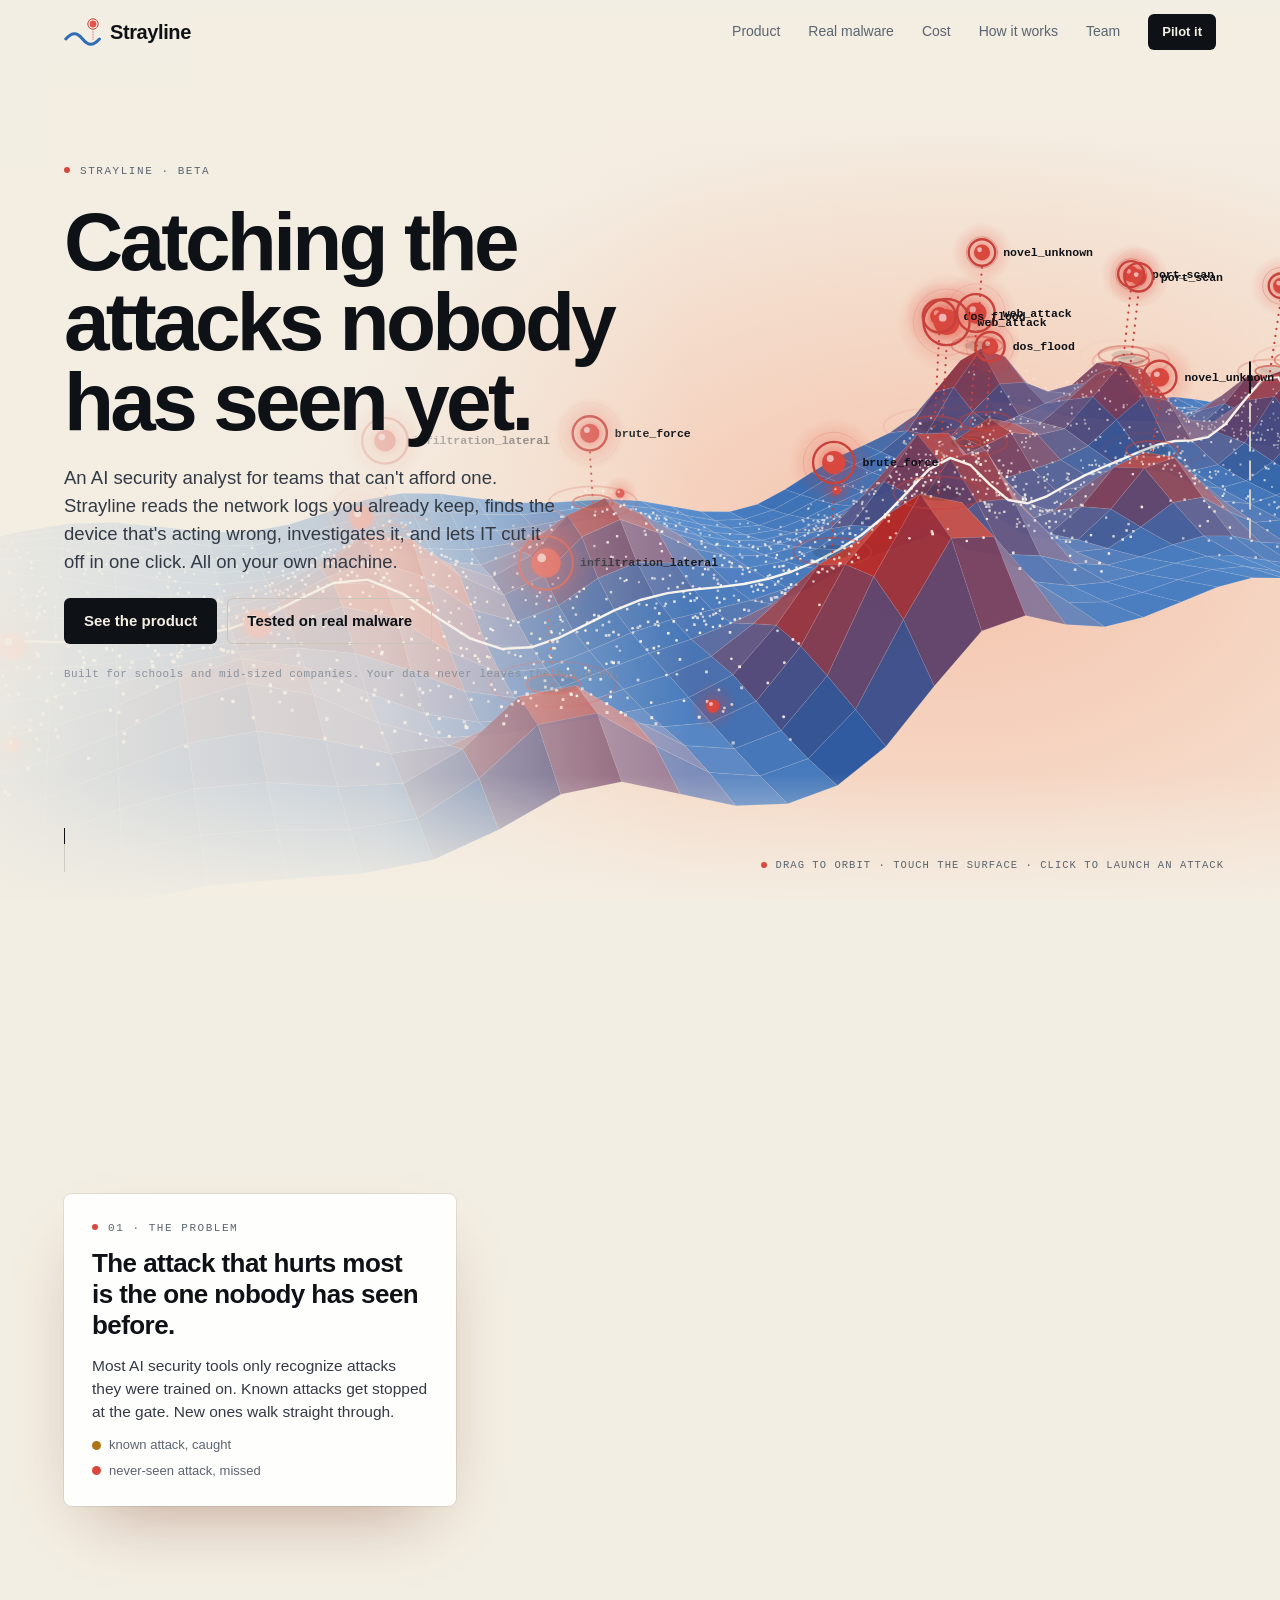
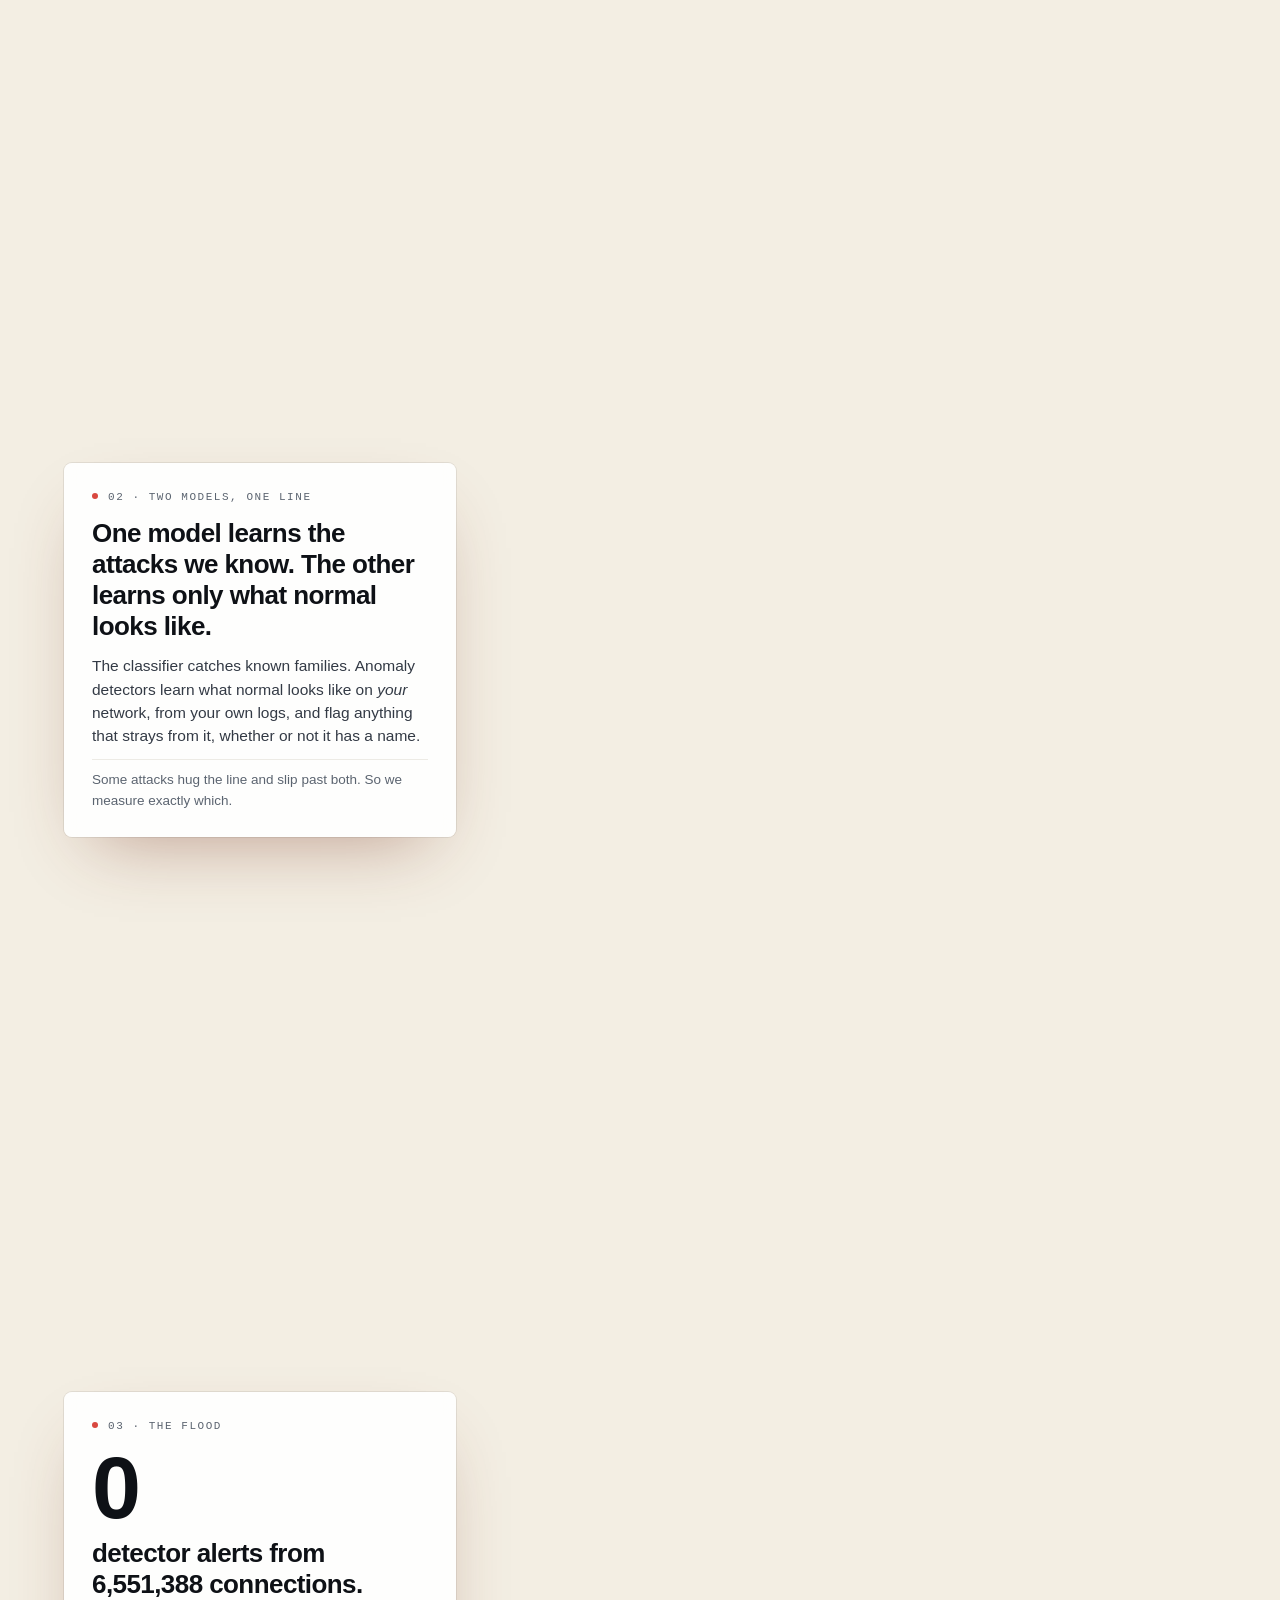
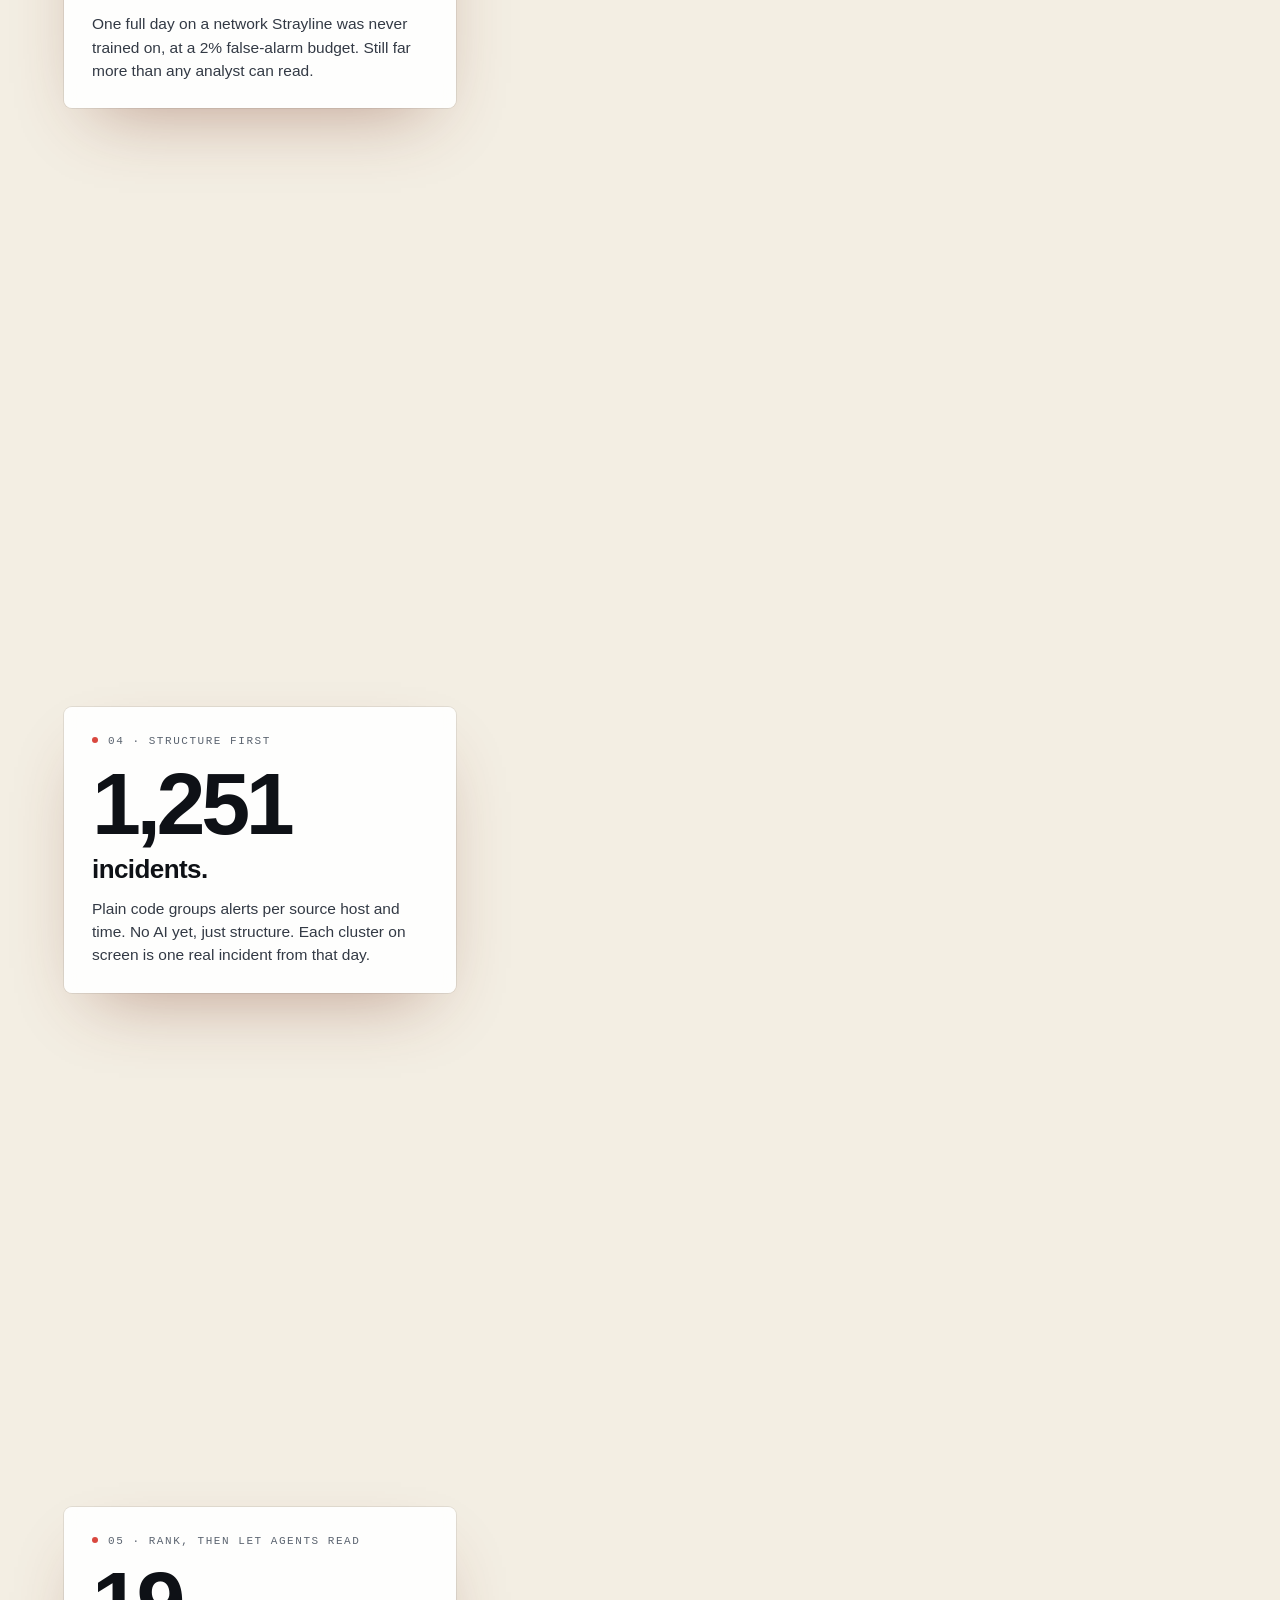
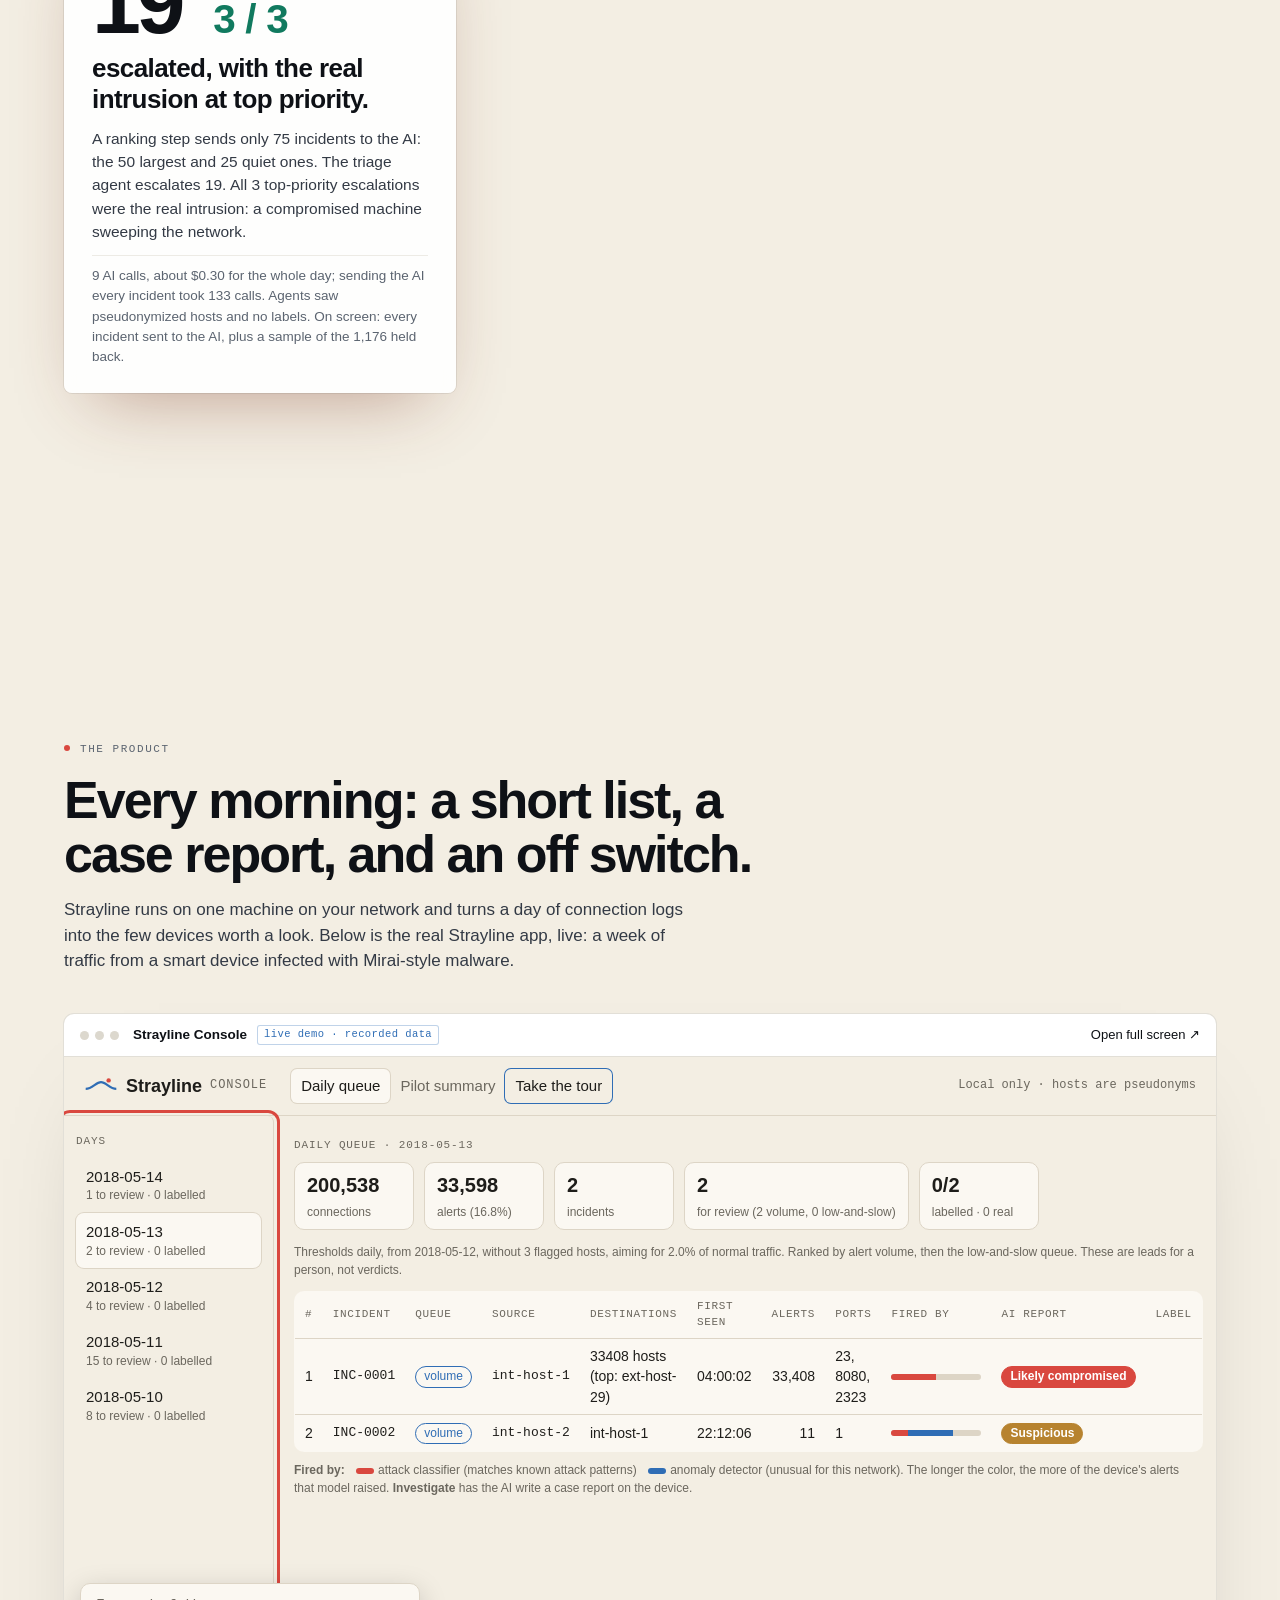
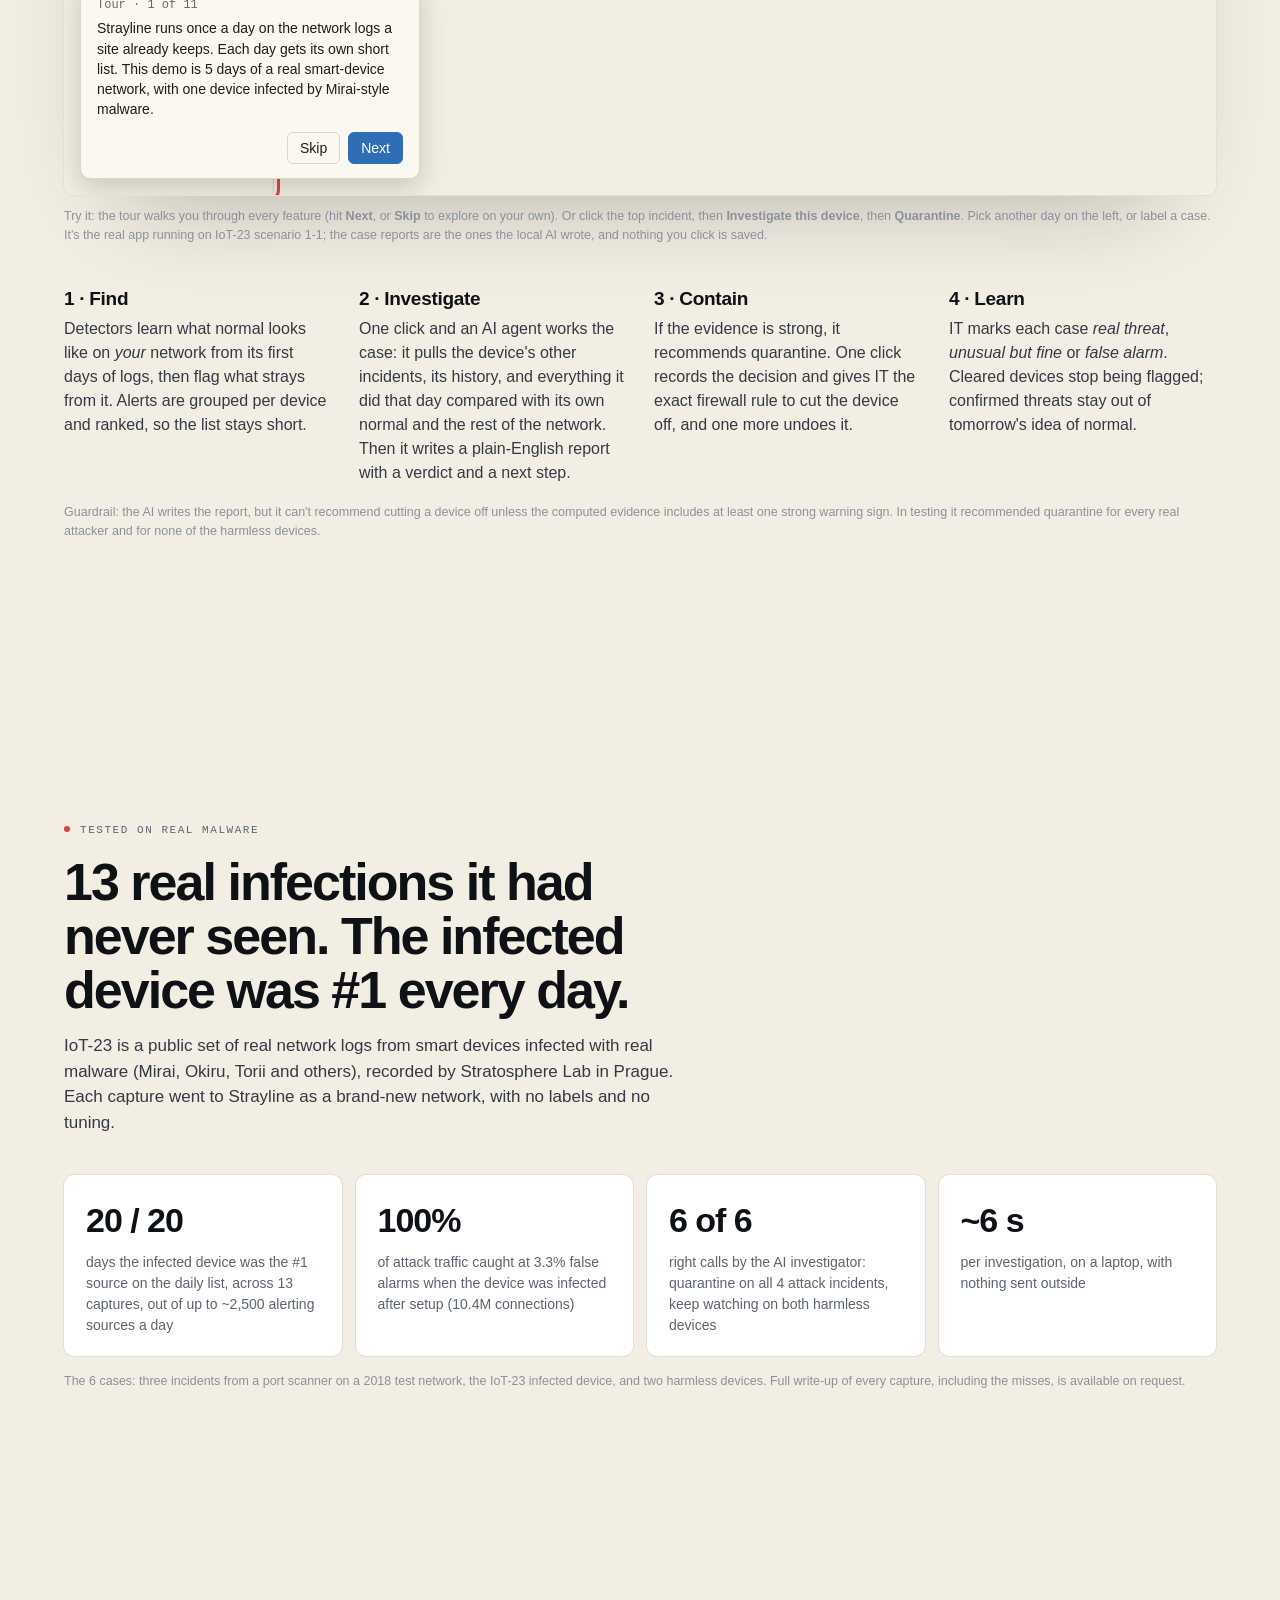
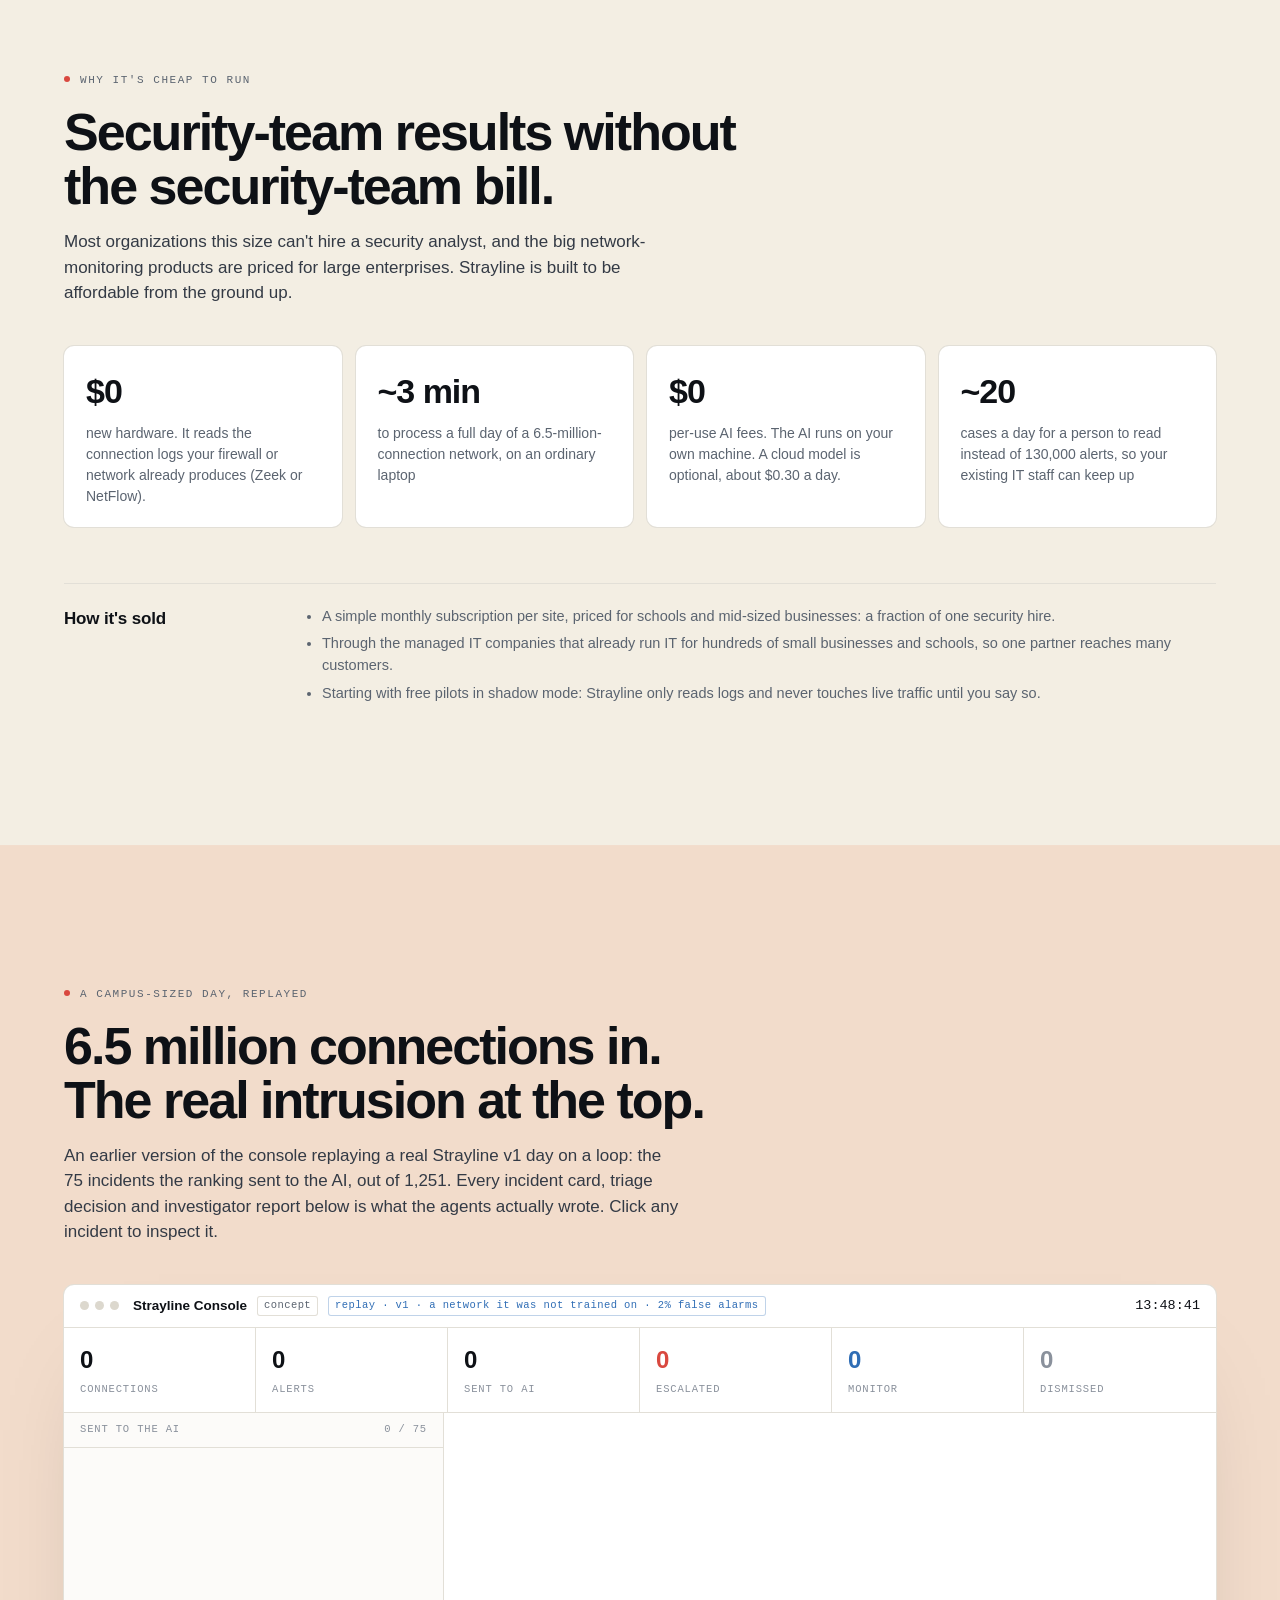
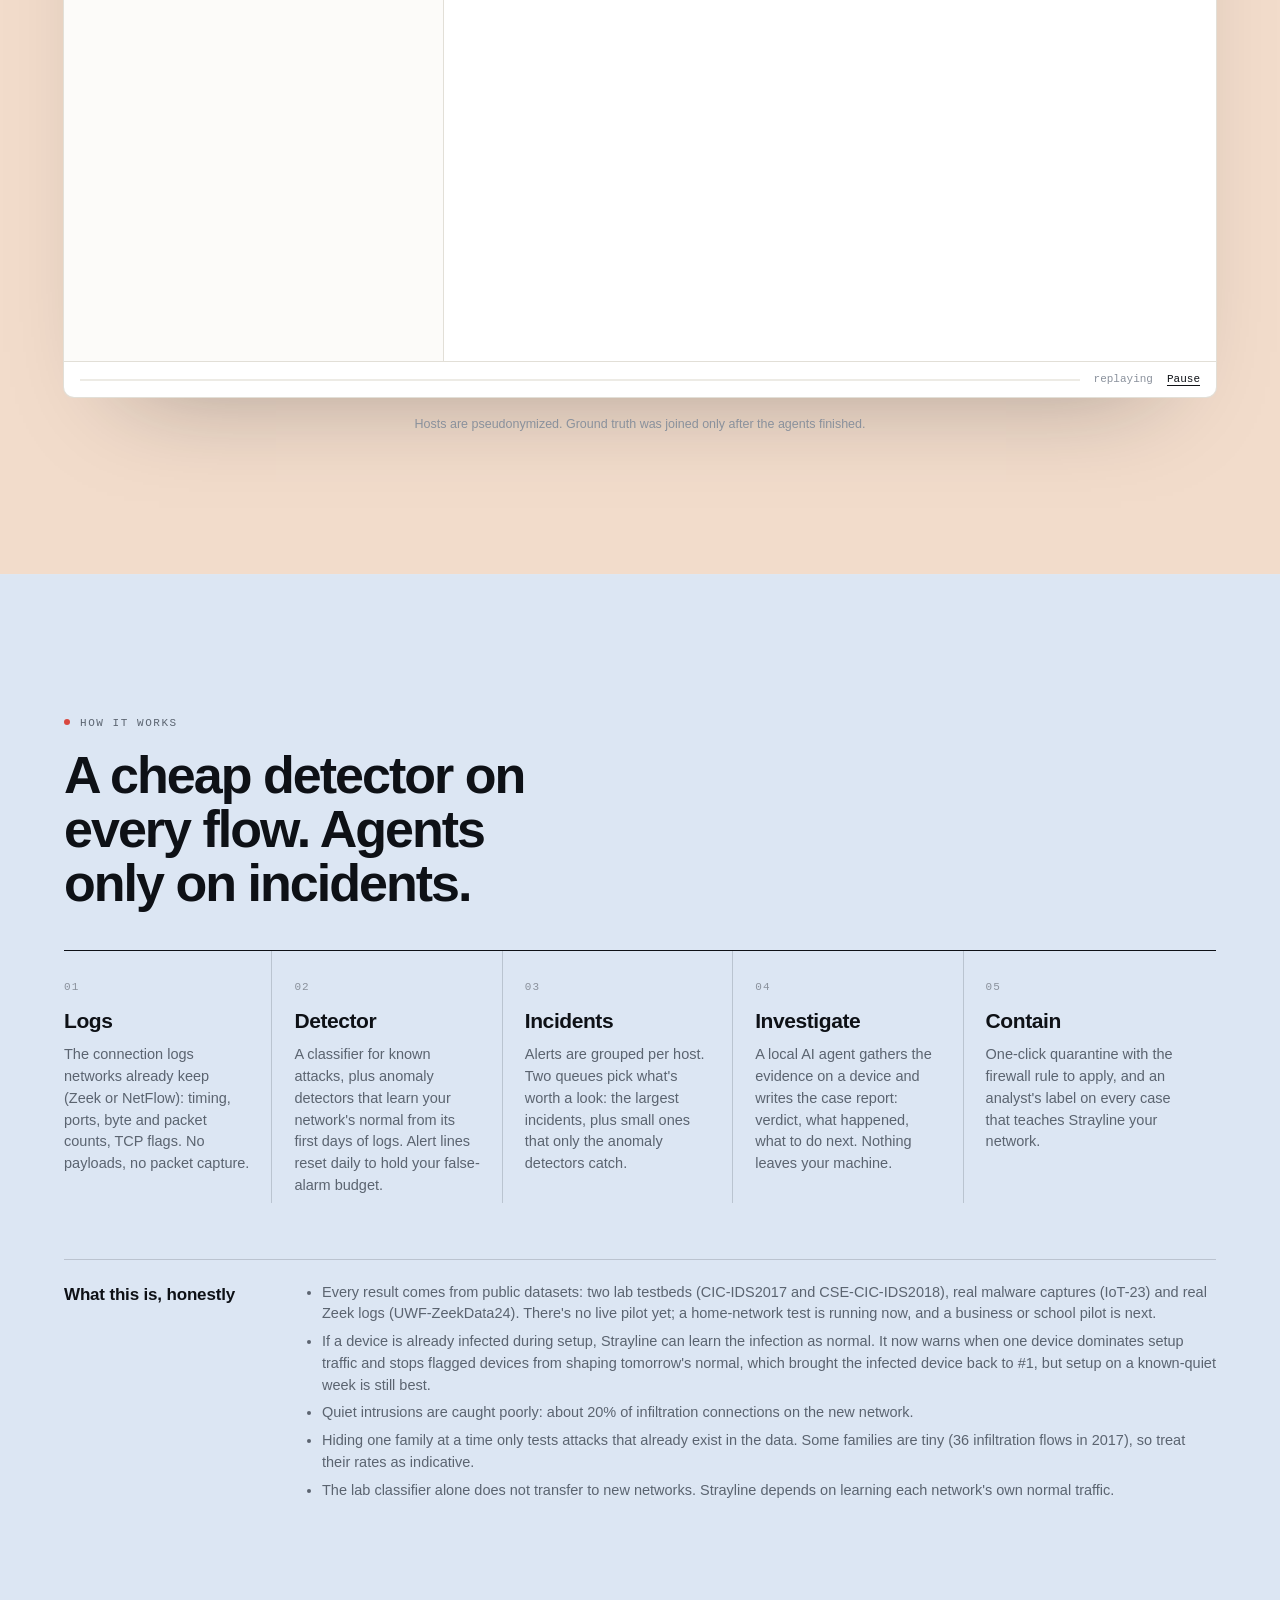
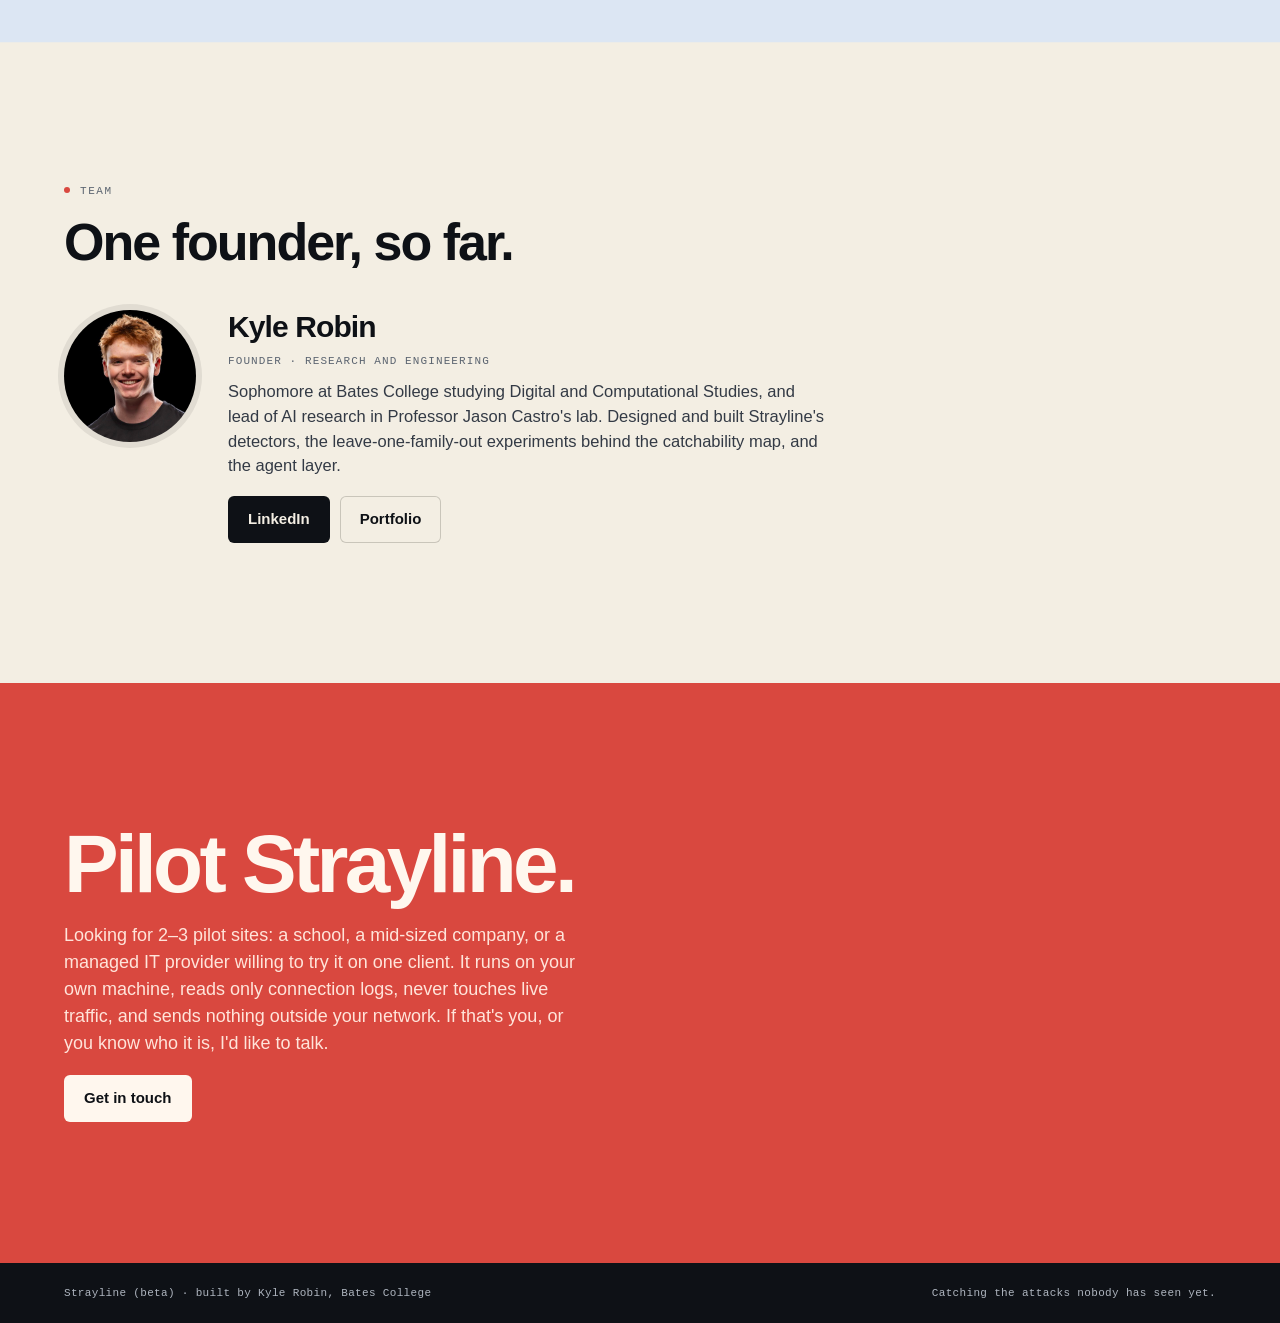
==== index.html @ 8245a81e "Update site" ====
<!doctype html>
<html lang="en">
<head>
<meta charset="utf-8">
<meta name="viewport" content="width=device-width, initial-scale=1">
<title>Strayline · The AI security analyst for teams that can't afford one</title>
<meta name="description" content="Strayline is an AI security analyst for schools and mid-sized companies: it reads the network logs you already keep, finds the device that's acting wrong, investigates it and lets IT cut it off. It runs on your own machine.">
<meta name="theme-color" content="#F3EEE3">
<link rel="icon" href="assets/mark.svg" type="image/svg+xml">
<link rel="stylesheet" href="styles.css?v=202611231124">
</head>
<body>

<nav class="nav" id="nav">
  <a class="brand" href="#top" aria-label="Strayline home">
    <svg viewBox="70 80 380 300" aria-hidden="true"><path d="M88 300 C150 230 200 230 256 300 S362 370 424 300" fill="none" stroke="#2F6DB5" stroke-width="30" stroke-linecap="round"/><line x1="360" y1="206" x2="360" y2="318" stroke="#C8423B" stroke-width="7" stroke-linecap="round" stroke-dasharray="1 15"/><circle cx="360" cy="150" r="52" fill="none" stroke="#C8423B" stroke-width="10"/><circle cx="360" cy="150" r="34" fill="#E5534B"/></svg>
    <span>Strayline</span>
  </a>
  <div class="nav-links">
    <a href="#product">Product</a>
    <a href="#real">Real malware</a>
    <a href="#cost">Cost</a>
    <a href="#how">How it works</a>
    <a href="#team">Team</a>
    <a class="btn btn-sm" data-contact href="#contact">Pilot it</a>
  </div>
</nav>

<main id="top">

<!-- ───────── The film: one sticky canvas, six scenes ───────── -->
<section class="film" id="film" aria-label="Strayline in motion">
  <div class="stage">
    <canvas id="stage" aria-hidden="true"></canvas>
    <div class="stage-shade" aria-hidden="true"></div>
    <p class="hint" id="hint"></p>
    <div class="rail"><i></i><i></i><i></i><i></i><i></i><i></i></div>
  </div>

  <div class="steps">
    <div class="step hero" id="s0">
      <div class="hero-copy">
        <p class="eyebrow">Strayline · beta</p>
        <h1>Catching the attacks nobody has seen&nbsp;yet.</h1>
        <p class="lede">An AI security analyst for teams that can't afford one. Strayline reads the network logs you already keep, finds the device that's acting wrong, investigates it, and lets IT cut it off in one click. All on your own machine.</p>
        <div class="cta-row">
          <a class="btn" href="#product">See the product</a>
          <a class="btn btn-ghost" href="#real">Tested on real malware</a>
        </div>
        <p class="fine">Built for schools and mid-sized companies. Your data never leaves the building.</p>
      </div>
      <a class="scroll-cue" href="#s1" aria-label="Scroll"><span></span></a>
    </div>

    <div class="step" id="s1">
      <article class="card">
        <p class="eyebrow">01 · The problem</p>
        <h2>The attack that hurts most is the one nobody has seen before.</h2>
        <p>Most AI security tools only recognize attacks they were trained on. Known attacks get stopped at the gate. New ones walk straight through.</p>
        <ul class="legend">
          <li><i class="k-known"></i>known attack, caught</li>
          <li><i class="k-stray"></i>never-seen attack, missed</li>
        </ul>
      </article>
    </div>

    <div class="step" id="s2">
      <article class="card">
        <p class="eyebrow">02 · Two models, one line</p>
        <h2>One model learns the attacks we know. The other learns only what normal looks like.</h2>
        <p>The classifier catches known families. Anomaly detectors learn what normal looks like on <em>your</em> network, from your own logs, and flag anything that strays from it, whether or not it has a name.</p>
        <p class="dim">Some attacks hug the line and slip past both. So we measure exactly which.</p>
      </article>
    </div>

    <div class="step" id="s3">
      <article class="card">
        <p class="eyebrow">03 · The flood</p>
        <p class="big"><b id="cnt-alerts">0</b></p>
        <h2>detector alerts from 6,551,388 connections.</h2>
        <p>One full day on a network Strayline was never trained on, at a 2% false-alarm budget. Still far more than any analyst can read.</p>
      </article>
    </div>

    <div class="step" id="s4">
      <article class="card">
        <p class="eyebrow">04 · Structure first</p>
        <p class="big"><b>1,251</b></p>
        <h2>incidents.</h2>
        <p>Plain code groups alerts per source host and time. No AI yet, just structure. Each cluster on screen is one real incident from that day.</p>
      </article>
    </div>

    <div class="step" id="s5">
      <article class="card">
        <p class="eyebrow">05 · Rank, then let agents read</p>
        <p class="big"><b>19</b> <span class="ok">3 / 3</span></p>
        <h2>escalated, with the real intrusion at top priority.</h2>
        <p>A ranking step sends only 75 incidents to the AI: the 50 largest and 25 quiet ones. The triage agent escalates 19. All 3 top-priority escalations were the real intrusion: a compromised machine sweeping the network.</p>
        <p class="dim">9 AI calls, about $0.30 for the whole day; sending the AI every incident took 133 calls. Agents saw pseudonymized hosts and no labels. On screen: every incident sent to the AI, plus a sample of the 1,176 held back.</p>
      </article>
    </div>
  </div>
</section>

<!-- ───────── The product today ───────── -->
<section class="sec" id="product">
  <header class="sec-head reveal">
    <p class="eyebrow">The product</p>
    <h2>Every morning: a short list, a case report, and an off switch.</h2>
    <p>Strayline runs on one machine on your network and turns a day of connection logs into the few devices worth a look. Below is the real Strayline app, live: a week of traffic from a smart device infected with Mirai-style malware.</p>
  </header>
  <div class="con live reveal">
    <div class="con-bar"><span class="dots"><i></i><i></i><i></i></span><strong>Strayline Console</strong><span class="tag tag-blue">live demo · recorded data</span>
      <a class="live-open" href="demo/#2018-05-13/INC-0001" target="_blank" rel="noopener">Open full screen ↗</a></div>
    <iframe src="demo/?v=202611262010#2018-05-13" title="Strayline console, live demo" loading="lazy"></iframe>
  </div>
  <p class="fine">Try it: the tour walks you through every feature (hit <b>Next</b>, or <b>Skip</b> to explore on your own). Or click the top incident, then <b>Investigate this device</b>, then <b>Quarantine</b>. Pick another day on the left, or label a case. It's the real app running on IoT-23 scenario 1-1; the case reports are the ones the local AI wrote, and nothing you click is saved.</p>
  <div class="feature reveal">
    <ol class="flow four">
      <li><h4>1 · Find</h4><p>Detectors learn what normal looks like on <em>your</em> network from its first days of logs, then flag what strays from it. Alerts are grouped per device and ranked, so the list stays short.</p></li>
      <li><h4>2 · Investigate</h4><p>One click and an AI agent works the case: it pulls the device's other incidents, its history, and everything it did that day compared with its own normal and the rest of the network. Then it writes a plain-English report with a verdict and a next step.</p></li>
      <li><h4>3 · Contain</h4><p>If the evidence is strong, it recommends quarantine. One click records the decision and gives IT the exact firewall rule to cut the device off, and one more undoes it.</p></li>
      <li><h4>4 · Learn</h4><p>IT marks each case <em>real threat</em>, <em>unusual but fine</em> or <em>false alarm</em>. Cleared devices stop being flagged; confirmed threats stay out of tomorrow's idea of normal.</p></li>
    </ol>
  </div>
  <p class="fine">Guardrail: the AI writes the report, but it can't recommend cutting a device off unless the computed evidence includes at least one strong warning sign. In testing it recommended quarantine for every real attacker and for none of the harmless devices.</p>
</section>

<!-- ───────── Real malware ───────── -->
<section class="sec" id="real">
  <header class="sec-head reveal">
    <p class="eyebrow">Tested on real malware</p>
    <h2>13 real infections it had never seen. The infected device was #1 every day.</h2>
    <p>IoT-23 is a public set of real network logs from smart devices infected with real malware (Mirai, Okiru, Torii and others), recorded by Stratosphere Lab in Prague. Each capture went to Strayline as a brand-new network, with no labels and no tuning.</p>
  </header>
  <div class="avg reveal">
    <div><b>20 / 20</b><span>days the infected device was the #1 source on the daily list, across 13 captures, out of up to ~2,500 alerting sources a day</span></div>
    <div><b>100%</b><span>of attack traffic caught at 3.3% false alarms when the device was infected after setup (10.4M connections)</span></div>
    <div><b>6 of 6</b><span>right calls by the AI investigator: quarantine on all 4 attack incidents, keep watching on both harmless devices</span></div>
    <div><b>~6 s</b><span>per investigation, on a laptop, with nothing sent outside</span></div>
  </div>
  <p class="fine">The 6 cases: three incidents from a port scanner on a 2018 test network, the IoT-23 infected device, and two harmless devices. Full write-up of every capture, including the misses, is available on request.</p>
</section>

<!-- ───────── Cost ───────── -->
<section class="sec" id="cost">
  <header class="sec-head reveal">
    <p class="eyebrow">Why it's cheap to run</p>
    <h2>Security-team results without the security-team bill.</h2>
    <p>Most organizations this size can't hire a security analyst, and the big network-monitoring products are priced for large enterprises. Strayline is built to be affordable from the ground up.</p>
  </header>
  <div class="avg reveal">
    <div><b>$0</b><span>new hardware. It reads the connection logs your firewall or network already produces (Zeek or NetFlow).</span></div>
    <div><b>~3 min</b><span>to process a full day of a 6.5-million-connection network, on an ordinary laptop</span></div>
    <div><b>$0</b><span>per-use AI fees. The AI runs on your own machine. A cloud model is optional, about $0.30 a day.</span></div>
    <div><b>~20</b><span>cases a day for a person to read instead of 130,000 alerts, so your existing IT staff can keep up</span></div>
  </div>
  <div class="limits reveal">
    <h3>How it's sold</h3>
    <ul>
      <li>A simple monthly subscription per site, priced for schools and mid-sized businesses: a fraction of one security hire.</li>
      <li>Through the managed IT companies that already run IT for hundreds of small businesses and schools, so one partner reaches many customers.</li>
      <li>Starting with free pilots in shadow mode: Strayline only reads logs and never touches live traffic until you say so.</li>
    </ul>
  </div>
</section>

<!-- ───────── Live console ───────── -->
<section class="sec" id="console">
  <header class="sec-head reveal">
    <p class="eyebrow">A campus-sized day, replayed</p>
    <h2>6.5 million connections in. The real intrusion at the top.</h2>
    <p>An earlier version of the console replaying a real Strayline v1 day on a loop: the 75 incidents the ranking sent to the AI, out of 1,251. Every incident card, triage decision and investigator report below is what the agents actually wrote. Click any incident to inspect it.</p>
  </header>

  <div class="con reveal" id="con">
    <div class="con-bar">
      <span class="dots"><i></i><i></i><i></i></span>
      <strong>Strayline Console</strong>
      <span class="tag">concept</span>
      <span class="tag tag-blue">replay · v1 · a network it was not trained on · 2% false alarms</span>
      <span class="clock" id="con-clock">13:48:41</span>
    </div>
    <div class="con-stats" id="con-stats"></div>
    <div class="con-body">
      <div class="con-queue">
        <div class="pane-head"><span>Sent to the AI</span><span id="q-count">0 / 75</span></div>
        <ol id="q"></ol>
      </div>
      <div class="con-detail" id="detail" aria-live="off"></div>
    </div>
    <div class="con-foot">
      <div class="prog"><i id="con-prog"></i></div>
      <span id="con-status">replaying</span>
      <button class="link" id="con-toggle" type="button">Pause</button>
    </div>
  </div>
  <p class="fine center">Hosts are pseudonymized. Ground truth was joined only after the agents finished.</p>
</section>

<!-- ───────── How it works ───────── -->
<section class="sec" id="how">
  <header class="sec-head reveal">
    <p class="eyebrow">How it works</p>
    <h2>A cheap detector on every flow. Agents only on incidents.</h2>
  </header>
  <ol class="pipe reveal">
    <li><h4>Logs</h4><p>The connection logs networks already keep (Zeek or NetFlow): timing, ports, byte and packet counts, TCP flags. No payloads, no packet capture.</p></li>
    <li><h4>Detector</h4><p>A classifier for known attacks, plus anomaly detectors that learn your network's normal from its first days of logs. Alert lines reset daily to hold your false-alarm budget.</p></li>
    <li><h4>Incidents</h4><p>Alerts are grouped per host. Two queues pick what's worth a look: the largest incidents, plus small ones that only the anomaly detectors catch.</p></li>
    <li><h4>Investigate</h4><p>A local AI agent gathers the evidence on a device and writes the case report: verdict, what happened, what to do next. Nothing leaves your machine.</p></li>
    <li><h4>Contain</h4><p>One-click quarantine with the firewall rule to apply, and an analyst's label on every case that teaches Strayline your network.</p></li>
  </ol>

  <div class="limits reveal">
    <h3>What this is, honestly</h3>
    <ul>
      <li>Every result comes from public datasets: two lab testbeds (CIC-IDS2017 and CSE-CIC-IDS2018), real malware captures (IoT-23) and real Zeek logs (UWF-ZeekData24). There's no live pilot yet; a home-network test is running now, and a business or school pilot is next.</li>
      <li>If a device is already infected during setup, Strayline can learn the infection as normal. It now warns when one device dominates setup traffic and stops flagged devices from shaping tomorrow's normal, which brought the infected device back to #1, but setup on a known-quiet week is still best.</li>
      <li>Quiet intrusions are caught poorly: about 20% of infiltration connections on the new network.</li>
      <li>Hiding one family at a time only tests attacks that already exist in the data. Some families are tiny (36 infiltration flows in 2017), so treat their rates as indicative.</li>
      <li>The lab classifier alone does not transfer to new networks. Strayline depends on learning each network's own normal traffic.</li>
    </ul>
  </div>
</section>

<section class="sec" id="team">
  <header class="sec-head reveal">
    <p class="eyebrow">Team</p>
    <h2>One founder, so far.</h2>
  </header>
  <div class="team reveal">
    <img class="avatar" src="assets/kyle-robin.jpg" alt="Kyle Robin" width="132" height="132">
    <div class="bio">
      <h3>Kyle Robin</h3>
      <p class="role">Founder · research and engineering</p>
      <p>Sophomore at Bates College studying Digital and Computational Studies, and lead of AI research in Professor Jason Castro's lab. Designed and built Strayline's detectors, the leave-one-family-out experiments behind the catchability map, and the agent layer.</p>
      <div class="cta-row">
        <a class="btn" href="https://www.linkedin.com/in/kyle-robin-931415425" target="_blank" rel="noopener">LinkedIn</a>
        <a class="btn btn-ghost" href="https://krobin2005.github.io/myportfolio" target="_blank" rel="noopener">Portfolio</a>
      </div>
    </div>
  </div>
</section>

<section class="sec cta" id="contact">
  <div class="reveal">
    <h2>Pilot Strayline.</h2>
    <p>Looking for 2–3 pilot sites: a school, a mid-sized company, or a managed IT provider willing to try it on one client. It runs on your own machine, reads only connection logs, never touches live traffic, and sends nothing outside your network. If that's you, or you know who it is, I'd like to talk.</p>
    <a class="btn" data-contact href="#">Get in touch</a>
  </div>
</section>

</main>

<footer class="foot">
  <span>Strayline (beta) · built by Kyle Robin, Bates College</span>
  <span>Catching the attacks nobody has seen yet.</span>
</footer>

<script src="data/replay.js?v=202611231124"></script>
<script src="js/stream.js?v=202611231124"></script>
<script src="js/console.js?v=202611231124"></script>
<script src="js/main.js?v=202611231124"></script>
</body>
</html>
---- styles.css ----
:root {
  --paper: #F3EEE3; --surface: #FFFFFF; --ink: #0E1116; --body: #333A45; --muted: #5B6470; --faint: #8A919C;
  --rule: #E2DFD7; --rule2: #EDEBE5;
  --blue: #2F6DB5; --red: #D9483F; --amber: #B07418; --green: #117A5F;
  --sans: "Helvetica Neue", Inter, Helvetica, Arial, system-ui, sans-serif;
  --mono: ui-monospace, "SF Mono", Menlo, Consolas, monospace;
  --gutter: clamp(18px, 5vw, 80px);
}
* { box-sizing: border-box; margin: 0; padding: 0; }
html { scroll-behavior: smooth; scroll-snap-type: y proximity; }
body { background: var(--paper); color: var(--ink); font-family: var(--sans); line-height: 1.5;
  -webkit-font-smoothing: antialiased; overflow-x: hidden; }
a { color: inherit; text-decoration: none; }
b, strong { font-weight: 700; }
::selection { background: var(--ink); color: var(--paper); }

.eyebrow { font-family: var(--mono); color: var(--muted); font-size: 11px; letter-spacing: .14em; text-transform: uppercase; }
.eyebrow::before { content: ""; display: inline-block; width: 6px; height: 6px; background: var(--red); border-radius: 50%; margin-right: 10px; transform: translateY(-1px); }
.fine { color: var(--faint); font-size: 12.5px; }
.center { text-align: center; margin-top: 18px; }
.dim { color: var(--muted); }
.ok { color: var(--green); }

.btn { display: inline-block; background: var(--ink); color: var(--paper); font-weight: 600; font-size: 15px;
  padding: 12px 20px; border-radius: 6px; transition: transform .2s, background .2s; }
.btn:hover { transform: translateY(-1px); background: #262c36; }
.btn-ghost { background: transparent; color: var(--ink); box-shadow: inset 0 0 0 1px #c9c5ba; }
.btn-ghost:hover { background: rgba(14,17,22,.05); }
.btn-sm { padding: 8px 14px; font-size: 13px; }

/* nav */
.nav { position: fixed; inset: 0 0 auto 0; z-index: 20; display: flex; align-items: center; justify-content: space-between;
  padding: 14px var(--gutter); transition: background .3s, border-color .3s; border-bottom: 1px solid transparent; }
.nav.solid { background: rgba(243,238,227,.86); backdrop-filter: blur(14px); -webkit-backdrop-filter: blur(14px); border-color: var(--rule); }
.brand { display: flex; align-items: center; gap: 8px; font-weight: 800; font-size: 20px; letter-spacing: -.02em; }
.brand svg { width: 38px; height: 30px; }
.nav-links { display: flex; align-items: center; gap: 28px; font-size: 14px; color: var(--muted); }
.nav-links a:not(.btn):hover { color: var(--ink); }
@media (max-width: 760px) { .nav-links a:not(.btn) { display: none; } }

/* film */
.film { position: relative; }
.stage { position: sticky; top: 0; height: 100vh; height: 100svh; overflow: hidden; }
.stage canvas { position: absolute; inset: 0; width: 100%; height: 100%; display: block; }
.stage-shade { position: absolute; inset: 0; pointer-events: none;
  background: linear-gradient(90deg, rgba(243,238,227,.94) 0%, rgba(243,238,227,.7) 30%, rgba(243,238,227,0) 54%),
              linear-gradient(0deg, rgba(243,238,227,.9) 0%, rgba(243,238,227,0) 14%); }
.rail { position: absolute; right: 22px; top: 50%; transform: translateY(-50%); display: grid; gap: 9px; }
.rail i { width: 16px; height: 20px; cursor: pointer; background: linear-gradient(#d3cfc5, #d3cfc5) center / 2px 100% no-repeat; transition: height .3s; }
.rail i:hover, .rail i.on { background-image: linear-gradient(var(--ink), var(--ink)); }
.rail i.on { height: 32px; }
.hint { position: absolute; right: 56px; bottom: 26px; font-family: var(--mono); font-size: 10.5px; letter-spacing: .1em; text-transform: uppercase; color: var(--muted); pointer-events: none; }
.hint::before { content: ""; display: inline-block; width: 6px; height: 6px; border-radius: 50%; background: var(--red); margin-right: 9px; animation: blink 1.6s steps(2) infinite; }
.tip { position: absolute; left: 0; top: 0; z-index: 3; width: 260px; padding: 10px 12px; border-radius: 6px; background: rgba(255,255,255,.96);
  box-shadow: 0 0 0 1px var(--rule), 0 14px 34px -18px rgba(14,17,22,.4); font-size: 12.5px; pointer-events: none; opacity: 0; transition: opacity .15s; display: grid; gap: 3px; }
.tip.on { opacity: 1; }
.tip b { font-family: var(--mono); font-size: 13px; margin-right: 10px; }
.tip p { font-family: var(--mono); font-size: 11.5px; color: var(--body); overflow-wrap: anywhere; }
.tip small { color: var(--faint); font-size: 11px; margin-top: 2px; }
.tip .badge { justify-self: start; }
.steps { position: relative; z-index: 2; margin-top: -100vh; margin-top: -100svh; pointer-events: none; }
.step { scroll-snap-align: start; height: 100vh; height: 100svh; display: flex; align-items: center; padding: 0 var(--gutter); }
.step > * { pointer-events: auto; }
.card { max-width: 392px; padding: 26px 28px 26px; border-radius: 8px; background: rgba(255,255,255,.9);
  backdrop-filter: blur(10px); -webkit-backdrop-filter: blur(10px);
  box-shadow: 0 0 0 1px var(--rule), 0 24px 60px -34px rgba(14,17,22,.28); display: grid; gap: 12px; }
.card h2 { font-size: clamp(21px, 2.2vw, 26px); line-height: 1.2; letter-spacing: -.022em; font-weight: 700; }
.card p { color: var(--body); font-size: 15.5px; }
.card p.eyebrow { color: var(--muted); font-size: 11px; }
.card p.dim { color: var(--muted); font-size: 13.5px; padding-top: 10px; border-top: 1px solid var(--rule2); }
.card .big { font-size: clamp(54px, 7vw, 88px); line-height: .95; font-weight: 700; letter-spacing: -.05em; color: var(--ink);
  font-variant-numeric: tabular-nums; margin-bottom: -4px; }
.card .big .ok { font-size: .46em; letter-spacing: -.02em; margin-left: 12px; white-space: nowrap; }
.legend { list-style: none; display: grid; gap: 6px; font-size: 13px; color: var(--muted); }
.legend.inline { display: flex; flex-wrap: wrap; gap: 6px 24px; margin-top: 18px; }
.legend li { display: flex; align-items: center; gap: 8px; }
.legend i { width: 9px; height: 9px; border-radius: 50%; flex: none; }
.k-known, .k-clf { background: var(--amber); } .k-stray, .k-ae { background: var(--red); }

.hero { position: relative; }
.hero-copy { max-width: 660px; display: grid; gap: 22px; margin-top: -6vh; }
.hero h1 { font-size: clamp(40px, 6.4vw, 86px); line-height: .98; letter-spacing: -.045em; font-weight: 700; text-wrap: balance; }
.lede { font-size: clamp(16px, 1.45vw, 19px); color: var(--body); max-width: 500px; }
.cta-row { display: flex; flex-wrap: wrap; gap: 10px; }
.hero .fine { font-family: var(--mono); font-size: 11px; letter-spacing: .04em; }
.scroll-cue { position: absolute; left: var(--gutter); bottom: 28px; width: 1px; height: 44px; background: #cfcbc0; overflow: hidden; }
.scroll-cue span { position: absolute; left: 0; top: 0; width: 1px; height: 16px; background: var(--ink); animation: cue 1.9s ease-in-out infinite; }
@keyframes cue { 0% { transform: translateY(-16px); } 100% { transform: translateY(44px); } }

@media (max-width: 979px) {
  .stage-shade { background: linear-gradient(180deg, rgba(243,238,227,.6) 0%, rgba(243,238,227,0) 16%, rgba(243,238,227,0) 56%, rgba(243,238,227,.95) 78%); }
  .step { align-items: flex-end; padding-bottom: 5vh; }
  .step.hero { align-items: flex-start; padding-top: 15vh; }
  .hero-copy { margin-top: 0; gap: 16px; }
  .card { max-width: 560px; width: 100%; padding: 18px 20px 18px; gap: 8px; }
  .card p { font-size: 14.5px; }
  .rail { right: 4px; }
  .hint { right: auto; left: var(--gutter); bottom: auto; top: 66px; font-size: 9.5px; }
  .step.hero { padding-top: 17vh; }
  .scroll-cue { display: none; }
}

/* sections */
.sec { padding: clamp(80px, 11vw, 150px) var(--gutter) 0; max-width: 1280px; margin: 0 auto; }
.sec-head { max-width: 700px; display: grid; gap: 16px; margin-bottom: 40px; }
.sec-head h2 { font-size: clamp(30px, 4.2vw, 52px); line-height: 1.04; letter-spacing: -.038em; font-weight: 700; text-wrap: balance; }
.sec-head h3 { font-size: clamp(22px, 2.6vw, 30px); letter-spacing: -.025em; }
.sec-head p:not(.eyebrow) { color: var(--body); font-size: 17px; max-width: 620px; }
.sec-head.sub { margin-top: 80px; margin-bottom: 24px; }
.reveal { opacity: 0; transform: translateY(16px); transition: opacity .8s ease, transform .8s cubic-bezier(.2,.7,.2,1); }
.reveal.in { opacity: 1; transform: none; }

/* console */
.con { border-radius: 10px; background: var(--surface); box-shadow: 0 0 0 1px var(--rule), 0 50px 100px -60px rgba(14,17,22,.35);
  overflow: hidden; font-size: 13.5px; }
.con-bar { display: flex; align-items: center; gap: 10px; padding: 11px 16px; border-bottom: 1px solid var(--rule); flex-wrap: wrap; }
.dots { display: flex; gap: 6px; margin-right: 4px; } .dots i { width: 9px; height: 9px; border-radius: 50%; background: #dcd8ce; }
.tag { font-family: var(--mono); font-size: 10.5px; letter-spacing: .04em; padding: 2px 7px; border-radius: 3px; box-shadow: inset 0 0 0 1px var(--rule); color: var(--muted); white-space: nowrap; }
.tag-blue { color: var(--blue); box-shadow: inset 0 0 0 1px rgba(47,109,181,.3); }
.clock { margin-left: auto; font-family: var(--mono); color: var(--ink); font-variant-numeric: tabular-nums; }
.con-stats { display: grid; grid-template-columns: repeat(6, 1fr); border-bottom: 1px solid var(--rule); }
.stat { padding: 14px 16px; border-right: 1px solid var(--rule); min-width: 0; }
.stat:last-child { border-right: 0; }
.stat b { display: block; font-size: 24px; letter-spacing: -.03em; font-variant-numeric: tabular-nums; }
.stat span { font-family: var(--mono); color: var(--faint); font-size: 10.5px; text-transform: uppercase; letter-spacing: .08em; white-space: nowrap; }
.stat.esc b { color: var(--red); } .stat.mon b { color: var(--blue); } .stat.dis b { color: var(--faint); }
.con-body { display: grid; grid-template-columns: minmax(280px, 380px) 1fr; height: 548px; }
.con-queue { border-right: 1px solid var(--rule); display: flex; flex-direction: column; min-height: 0; background: #FCFBF9; }
.pane-head { display: flex; justify-content: space-between; padding: 9px 16px; font-family: var(--mono); color: var(--faint); font-size: 10.5px;
  text-transform: uppercase; letter-spacing: .08em; border-bottom: 1px solid var(--rule); }
#q { list-style: none; overflow-y: auto; flex: 1; scrollbar-width: thin; scrollbar-color: #d3cfc5 transparent; }
#q li { display: grid; grid-template-columns: 70px 1fr auto; gap: 8px; align-items: center; padding: 7px 16px; cursor: pointer;
  border-bottom: 1px solid var(--rule2); animation: rowin .4s ease; }
#q li:hover { background: #F3F1EC; }
#q li.sel { background: var(--surface); box-shadow: inset 2px 0 0 var(--ink); }
#q li .id { font-family: var(--mono); font-size: 12px; color: var(--muted); }
#q li .who { overflow: hidden; text-overflow: ellipsis; white-space: nowrap; font-family: var(--mono); font-size: 12px; }
#q li .who small { color: var(--faint); font-family: var(--sans); margin-left: 6px; }
@keyframes rowin { from { opacity: 0; transform: translateY(-8px); background: #EEF3FA; } }
.badge { font-family: var(--mono); font-size: 10.5px; letter-spacing: .04em; text-transform: uppercase; white-space: nowrap; display: inline-flex; align-items: center; gap: 6px; }
.badge::before { content: ""; width: 6px; height: 6px; border-radius: 50%; background: currentColor; }
.badge.escalate { color: var(--red); } .badge.monitor { color: var(--blue); } .badge.dismiss { color: var(--faint); } .badge.held { color: var(--faint); }
.con-detail { padding: 20px 22px; overflow-y: auto; min-width: 0; scrollbar-width: thin; scrollbar-color: #d3cfc5 transparent; }
.d-top { display: flex; align-items: center; gap: 12px; flex-wrap: wrap; margin-bottom: 4px; }
.d-top h3 { font-size: 20px; letter-spacing: -.01em; font-family: var(--mono); font-weight: 600; }
.d-route { font-family: var(--mono); color: var(--muted); font-size: 12.5px; margin-bottom: 16px; overflow-wrap: anywhere; }
.truth { font-family: var(--mono); font-size: 10.5px; letter-spacing: .03em; padding: 2px 7px; border-radius: 3px; color: var(--green); box-shadow: inset 0 0 0 1px rgba(17,122,95,.35); }
.d-grid { display: grid; grid-template-columns: repeat(4, 1fr); margin-bottom: 18px; border: 1px solid var(--rule); border-radius: 6px; }
.d-grid div { padding: 10px 12px; min-width: 0; border-right: 1px solid var(--rule); }
.d-grid div:last-child { border-right: 0; }
.d-grid b { display: block; font-size: 16px; letter-spacing: -.01em; font-variant-numeric: tabular-nums; overflow: hidden; text-overflow: ellipsis; white-space: nowrap; }
.d-grid span, .d-h { font-family: var(--mono); color: var(--faint); font-size: 10.5px; text-transform: uppercase; letter-spacing: .08em; }
.d-cols { display: grid; grid-template-columns: 1fr 1fr; gap: 22px; margin-bottom: 18px; }
.d-h { margin-bottom: 9px; }
.meter { display: grid; grid-template-columns: 110px 1fr 46px; align-items: center; gap: 8px; margin-bottom: 7px; font-size: 12.5px; }
.meter > span:first-child { overflow: hidden; text-overflow: ellipsis; white-space: nowrap; color: var(--body); }
.meter .track { height: 4px; background: var(--rule2); overflow: hidden; }
.meter .track i { display: block; height: 100%; width: 0; background: var(--ink); transition: width .7s cubic-bezier(.2,.7,.2,1); }
.meter .track i.red { background: var(--red); } .meter .track i.amber { background: var(--amber); }
.meter em { font-style: normal; font-family: var(--mono); font-size: 11.5px; color: var(--muted); text-align: right; }
.say { padding: 12px 0 12px 14px; border-left: 2px solid var(--rule); margin-bottom: 12px; }
.say .who { display: flex; align-items: center; gap: 10px; font-family: var(--mono); font-size: 10.5px; text-transform: uppercase; letter-spacing: .08em; color: var(--faint); margin-bottom: 6px; flex-wrap: wrap; }
.say .who b { color: var(--ink); }
.say p { color: var(--body); font-size: 13.5px; min-height: 1.5em; }
.say.inv { border-left-color: var(--blue); }
.say.blind { border-left-color: var(--red); }
.say.blind .who b { color: var(--red); }
.say ul { margin: 8px 0 0 16px; color: var(--muted); font-size: 12.5px; display: grid; gap: 4px; }
.caret::after { content: "▍"; color: var(--ink); animation: blink 1s steps(2) infinite; }
@keyframes blink { 50% { opacity: 0; } }
.con-foot { display: flex; align-items: center; gap: 14px; padding: 9px 16px; border-top: 1px solid var(--rule); font-family: var(--mono); color: var(--faint); font-size: 11px; }
.prog { flex: 1; height: 2px; background: var(--rule2); overflow: hidden; }
.prog i { display: block; height: 100%; width: 0; background: var(--ink); }
.link { background: none; border: 0; color: var(--ink); font: inherit; cursor: pointer; text-decoration: underline; text-underline-offset: 3px; }
@media (max-width: 860px) {
  .con-stats { grid-template-columns: repeat(3, 1fr); }
  .stat { border-bottom: 1px solid var(--rule); } .stat:nth-child(3n) { border-right: 0; } .stat:nth-child(n+4) { border-bottom: 0; }
  .con-body { grid-template-columns: 1fr; height: auto; }
  .con-queue { border-right: 0; border-bottom: 1px solid var(--rule); height: 210px; }
  .con-detail { height: 520px; }
  .d-grid { grid-template-columns: repeat(2, 1fr); } .d-grid div:nth-child(2) { border-right: 0; } .d-grid div:nth-child(-n+2) { border-bottom: 1px solid var(--rule); }
  .d-cols { grid-template-columns: 1fr; gap: 12px; }
  .tag-blue { order: 5; white-space: normal; }
}

/* map */
.map-wrap { overflow-x: auto; }
.grid { display: grid; grid-template-columns: minmax(118px, 1.1fr) repeat(4, minmax(84px, 1fr)); gap: 4px; min-width: 500px; }
.grid .h { font-family: var(--mono); color: var(--faint); font-size: 10.5px; text-transform: uppercase; letter-spacing: .08em; padding: 4px 6px 10px; align-self: end; }
.grid .f { padding: 0 6px; display: flex; flex-direction: column; justify-content: center; font-weight: 600; font-size: 15px; }
.grid .f small { font-family: var(--mono); color: var(--faint); font-weight: 400; font-size: 10.5px; }
.cell { height: 60px; border-radius: 3px; display: grid; place-items: center; font-weight: 600; font-size: 17px; letter-spacing: -.01em;
  font-variant-numeric: tabular-nums; background: var(--rule2); color: transparent; transform: scale(.94); opacity: .4;
  transition: background .8s ease, color .5s ease .2s, transform .6s cubic-bezier(.2,.8,.2,1), opacity .6s, box-shadow .4s; }
.cell.on { transform: none; opacity: 1; }
.cell.blind.on { box-shadow: inset 0 0 0 1px rgba(217,72,63,.35); }
.cell.sweep { box-shadow: inset 0 0 0 2px var(--ink); }
#map-note { margin-top: 16px; min-height: 2.6em; font-size: 13.5px; color: var(--muted); }
.budget { background: var(--surface); border-radius: 10px; padding: 24px clamp(16px, 3vw, 30px); box-shadow: 0 0 0 1px var(--rule); }
.budget-ctl { display: flex; align-items: center; gap: 18px; margin-bottom: 20px; padding-bottom: 18px; border-bottom: 1px solid var(--rule2); flex-wrap: wrap; }
.budget-ctl label { font-family: var(--mono); color: var(--muted); font-size: 11px; text-transform: uppercase; letter-spacing: .08em; }
.budget-ctl input { flex: 1; min-width: 160px; accent-color: var(--ink); height: 28px; }
.budget-ctl output { font-size: 34px; font-weight: 700; letter-spacing: -.04em; min-width: 90px; text-align: right; font-variant-numeric: tabular-nums; }
.brow { display: grid; grid-template-columns: 104px 1fr 112px; gap: 12px; align-items: center; padding: 7px 0; }
.brow .nm { font-size: 14px; font-weight: 600; }
.brow .tr { display: grid; gap: 3px; }
.brow .tr span { height: 8px; background: var(--rule2); overflow: hidden; }
.brow .tr span:last-child { height: 4px; }
.brow .tr i { display: block; height: 100%; width: 0; transition: width .9s cubic-bezier(.2,.75,.2,1); }
.brow .tr .a { background: var(--red); } .brow .tr .c { background: var(--amber); }
.brow em { font-style: normal; font-weight: 600; text-align: right; font-variant-numeric: tabular-nums; }

/* how */
.pipe { list-style: none; display: grid; grid-template-columns: repeat(5, 1fr); counter-reset: p; border-top: 1px solid var(--ink); }
.pipe li { padding: 22px 22px 6px 0; margin-right: 22px; counter-increment: p; border-right: 1px solid var(--rule); }
.pipe li:last-child { border-right: 0; margin-right: 0; }
.pipe li::before { content: "0" counter(p); font-family: var(--mono); color: var(--faint); font-size: 11px; letter-spacing: .1em; }
.pipe h4 { font-size: 21px; margin: 8px 0 8px; letter-spacing: -.02em; }
.pipe p { color: var(--muted); font-size: 14.5px; }
@media (max-width: 1080px) { .pipe { grid-template-columns: repeat(3, 1fr); row-gap: 14px; } .pipe li:nth-child(3) { border-right: 0; } }
@media (max-width: 860px) { .pipe { grid-template-columns: 1fr 1fr; } .pipe li:nth-child(3) { border-right: 1px solid var(--rule); } .pipe li:nth-child(2n) { border-right: 0; } }
@media (max-width: 480px) { .pipe { grid-template-columns: 1fr; } .pipe li { border-right: 0; } }
.limits { margin-top: 56px; padding: 22px 0 0; border-top: 1px solid var(--rule); display: grid; grid-template-columns: 220px 1fr; gap: 20px; }
.limits h3 { font-size: 17px; letter-spacing: -.01em; }
.limits ul { margin-left: 18px; color: var(--muted); font-size: 14.5px; display: grid; gap: 6px; }
@media (max-width: 700px) { .limits { grid-template-columns: 1fr; } }

.cta { padding-bottom: clamp(80px, 10vw, 140px); }
.cta > div { display: grid; gap: 18px; justify-items: start; max-width: 720px; }
.cta h2 { font-size: clamp(40px, 6.4vw, 86px); letter-spacing: -.045em; line-height: .98; font-weight: 700; }
.cta p { color: var(--body); font-size: 18px; max-width: 520px; }
.foot { display: flex; justify-content: space-between; gap: 12px; flex-wrap: wrap; padding: 22px var(--gutter);
  border-top: 1px solid var(--rule); font-family: var(--mono); color: var(--faint); font-size: 11px; letter-spacing: .03em; }

@media (prefers-reduced-motion: reduce) {
  html { scroll-behavior: auto; }
  .reveal { opacity: 1; transform: none; transition: none; }
  .scroll-cue span, .caret::after, #q li { animation: none; }
}

/* colour: an atmospheric stage and full-bleed bands instead of white everywhere */
.stage { background: radial-gradient(75% 65% at 74% 60%, rgba(244,170,140,.6) 0%, rgba(244,170,140,0) 70%), linear-gradient(180deg, #F3EEE3 0%, #F6E2D2 100%); }
.sec { padding-bottom: clamp(80px, 11vw, 150px); }
#console { --band: #F2DCCB; } #how { --band: #DCE6F3; } .cta { --band: #D9483F; color: #FFF7EE; }
#console, #how, .cta { background: var(--band); box-shadow: 0 0 0 100vmax var(--band); clip-path: inset(0 -100vmax); }
#how .pipe li, #how .limits { border-color: rgba(14,17,22,.16); }
.cta p { color: #FFE4DA; } .cta .btn { background: #FFF7EE; color: var(--ink); } .cta .btn:hover { background: #fff; }
.foot { background: var(--ink); color: #aeb5bf; border-top: 0; }
.card { box-shadow: 0 0 0 1px rgba(14,17,22,.08), 0 30px 70px -30px rgba(120,50,30,.45); }

/* cross-network results and team */
.xnet { display: grid; grid-template-columns: 1fr 1fr; gap: 14px; }
.xnet > div { background: var(--surface); border-radius: 10px; padding: 20px 22px; box-shadow: 0 0 0 1px var(--rule); }
.xnet table { width: 100%; border-collapse: collapse; font-size: 14.5px; }
.xnet th, .xnet td { text-align: right; padding: 10px 0; border-top: 1px solid var(--rule2); font-variant-numeric: tabular-nums; }
.xnet thead th { border-top: 0; font-family: var(--mono); font-size: 10.5px; font-weight: 400; letter-spacing: .06em; text-transform: uppercase; color: var(--faint); padding-top: 0; }
.xnet tbody th { text-align: left; font-weight: 600; }
.xnet td { font-weight: 600; font-size: 17px; letter-spacing: -.01em; }
.xnet td.bad { color: var(--red); }
.xnet .fine { grid-column: 1 / -1; }
@media (max-width: 760px) { .xnet { grid-template-columns: 1fr; } }
.team { display: grid; grid-template-columns: 132px 1fr; gap: 32px; align-items: start; max-width: 820px; }
.avatar { width: 132px; height: 132px; border-radius: 50%; background: var(--blue); color: #FFF7EE; display: grid; place-items: center;
  font-size: 44px; font-weight: 700; letter-spacing: -.03em; box-shadow: 0 0 0 6px rgba(47,109,181,.16); }
.bio { display: grid; gap: 10px; }
.bio h3 { font-size: 30px; letter-spacing: -.03em; line-height: 1.1; }
.bio .role { font-family: var(--mono); font-size: 11px; letter-spacing: .1em; text-transform: uppercase; color: var(--muted); }
.bio p { color: var(--body); font-size: 16.5px; max-width: 600px; }
.bio .cta-row { margin-top: 8px; }
@media (max-width: 600px) { .team { grid-template-columns: 1fr; gap: 18px; } .avatar { width: 88px; height: 88px; font-size: 30px; } }
img.avatar { display: block; object-fit: cover; background: #000; box-shadow: 0 0 0 6px rgba(14,17,22,.08); }

/* phones and tablets: steadier scrolling and layouts that fit */
html, body { overflow-x: clip; }
@media (max-width: 979px), (pointer: coarse) {
  html { scroll-snap-type: none; }
  .step { scroll-snap-align: none; }
  .card, .nav.solid { backdrop-filter: none; -webkit-backdrop-filter: none; }
  .card { background: rgba(255,255,255,.96); }
  .nav.solid { background: rgba(243,238,227,.97); }
  .stage { height: 100vh; height: 100lvh; }
  .steps { margin-top: -100vh; margin-top: -100lvh; }
  .step { height: 100vh; height: 100lvh; padding-bottom: calc(5vh + env(safe-area-inset-bottom, 0px) + (100lvh - 100svh)); }
  .step.hero { padding-bottom: 0; }
}
@media (max-width: 600px) {
  .map-wrap { overflow-x: visible; }
  .grid { min-width: 0; grid-template-columns: 78px repeat(4, minmax(0, 1fr)); gap: 3px; }
  .grid .h { font-family: var(--sans); font-size: 8.5px; letter-spacing: 0; padding: 2px 1px 8px; }
  .grid .f { font-size: 13px; padding: 0 2px; } .grid .f small { font-size: 9px; }
  .cell { height: 48px; font-size: 13px; }
  .brow { grid-template-columns: 82px 1fr 50px; gap: 8px; } .brow .nm { font-size: 13px; }
  .budget-ctl output { font-size: 28px; min-width: 70px; }
  .xnet td { font-size: 15px; } .xnet thead th { font-size: 9px; }
  .con-bar .tag-blue { display: none; }
  .hint { max-width: 62vw; line-height: 1.5; }
  .sec-head h2 { font-size: 30px; } .cta h2 { font-size: 44px; }
  .foot { flex-direction: column; }
}
@media (max-width: 979px) { .stage-shade { background: linear-gradient(180deg, rgba(243,238,227,.7) 0%, rgba(243,238,227,0) 14%); } }

/* headline averages (replaces the old cross-network tables) */
.avg { display: grid; grid-template-columns: repeat(4, 1fr); gap: 14px; }
.avg > div { background: var(--surface); border-radius: 10px; padding: 20px 22px; box-shadow: 0 0 0 1px var(--rule); }
.avg b { display: block; font-size: 34px; letter-spacing: -.03em; font-variant-numeric: tabular-nums; }
.avg span { display: block; color: var(--muted); font-size: 14px; margin-top: 6px; }
@media (max-width: 860px) { .avg { grid-template-columns: 1fr 1fr; } }
@media (max-width: 480px) { .avg { grid-template-columns: 1fr; } }

/* product screenshots */
.shot { margin: 0 0 18px; }
.shot img { display: block; width: 100%; height: auto; border-radius: 12px; box-shadow: 0 0 0 1px var(--rule), 0 24px 60px -30px rgba(14,17,22,.45); }
.shot figcaption { font-size: 14px; color: var(--muted); margin-top: 10px; }
.feature { display: grid; grid-template-columns: minmax(0, 5fr) minmax(0, 6fr); gap: clamp(24px, 4vw, 56px); align-items: start; margin: 40px 0 18px; }
.flow { list-style: none; display: grid; gap: 22px; padding: 0; }
.flow h4 { font-size: 19px; letter-spacing: -.015em; margin-bottom: 4px; }
.flow p { color: var(--body); font-size: 16px; }
@media (max-width: 860px) { .feature { grid-template-columns: 1fr; } .shot.tall { max-width: 460px; } }

.avg + .fine, .shot + .fine, .feature + .fine { margin-top: 16px; }

/* live console embed: same frame as the replay console */
.live-open { margin-left: auto; color: var(--ink); font-size: 13px; } .live-open:hover { text-decoration: underline; }
.live iframe { display: block; width: 100%; height: min(820px, 82vh); border: 0; background: var(--paper); }
.live + .fine { margin-top: 12px; }
.feature:has(.flow.four) { grid-template-columns: 1fr; }
.flow.four { grid-template-columns: repeat(4, 1fr); gap: 28px; }
@media (max-width: 960px) { .flow.four { grid-template-columns: 1fr 1fr; } }
@media (max-width: 560px) { .flow.four { grid-template-columns: 1fr; } .live iframe { height: 640px; } .live .con-bar .tag { display: none; } }
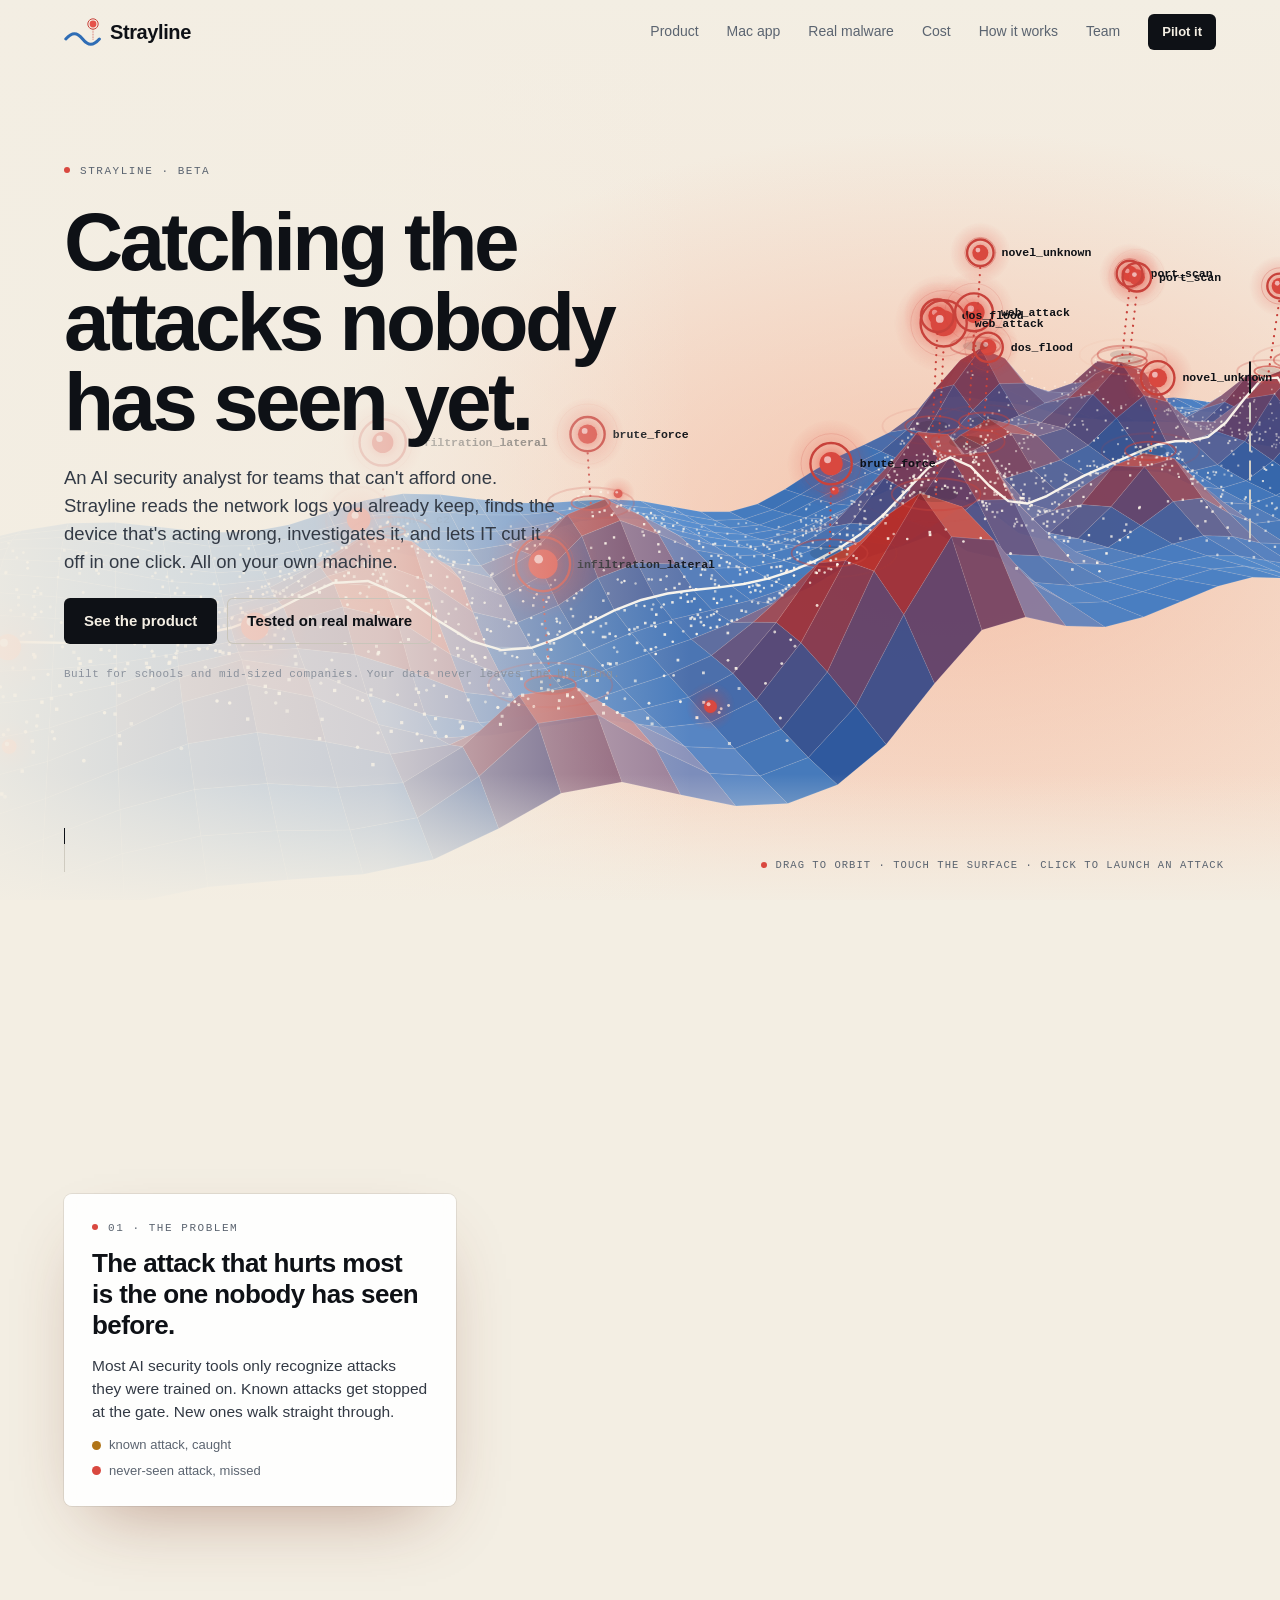
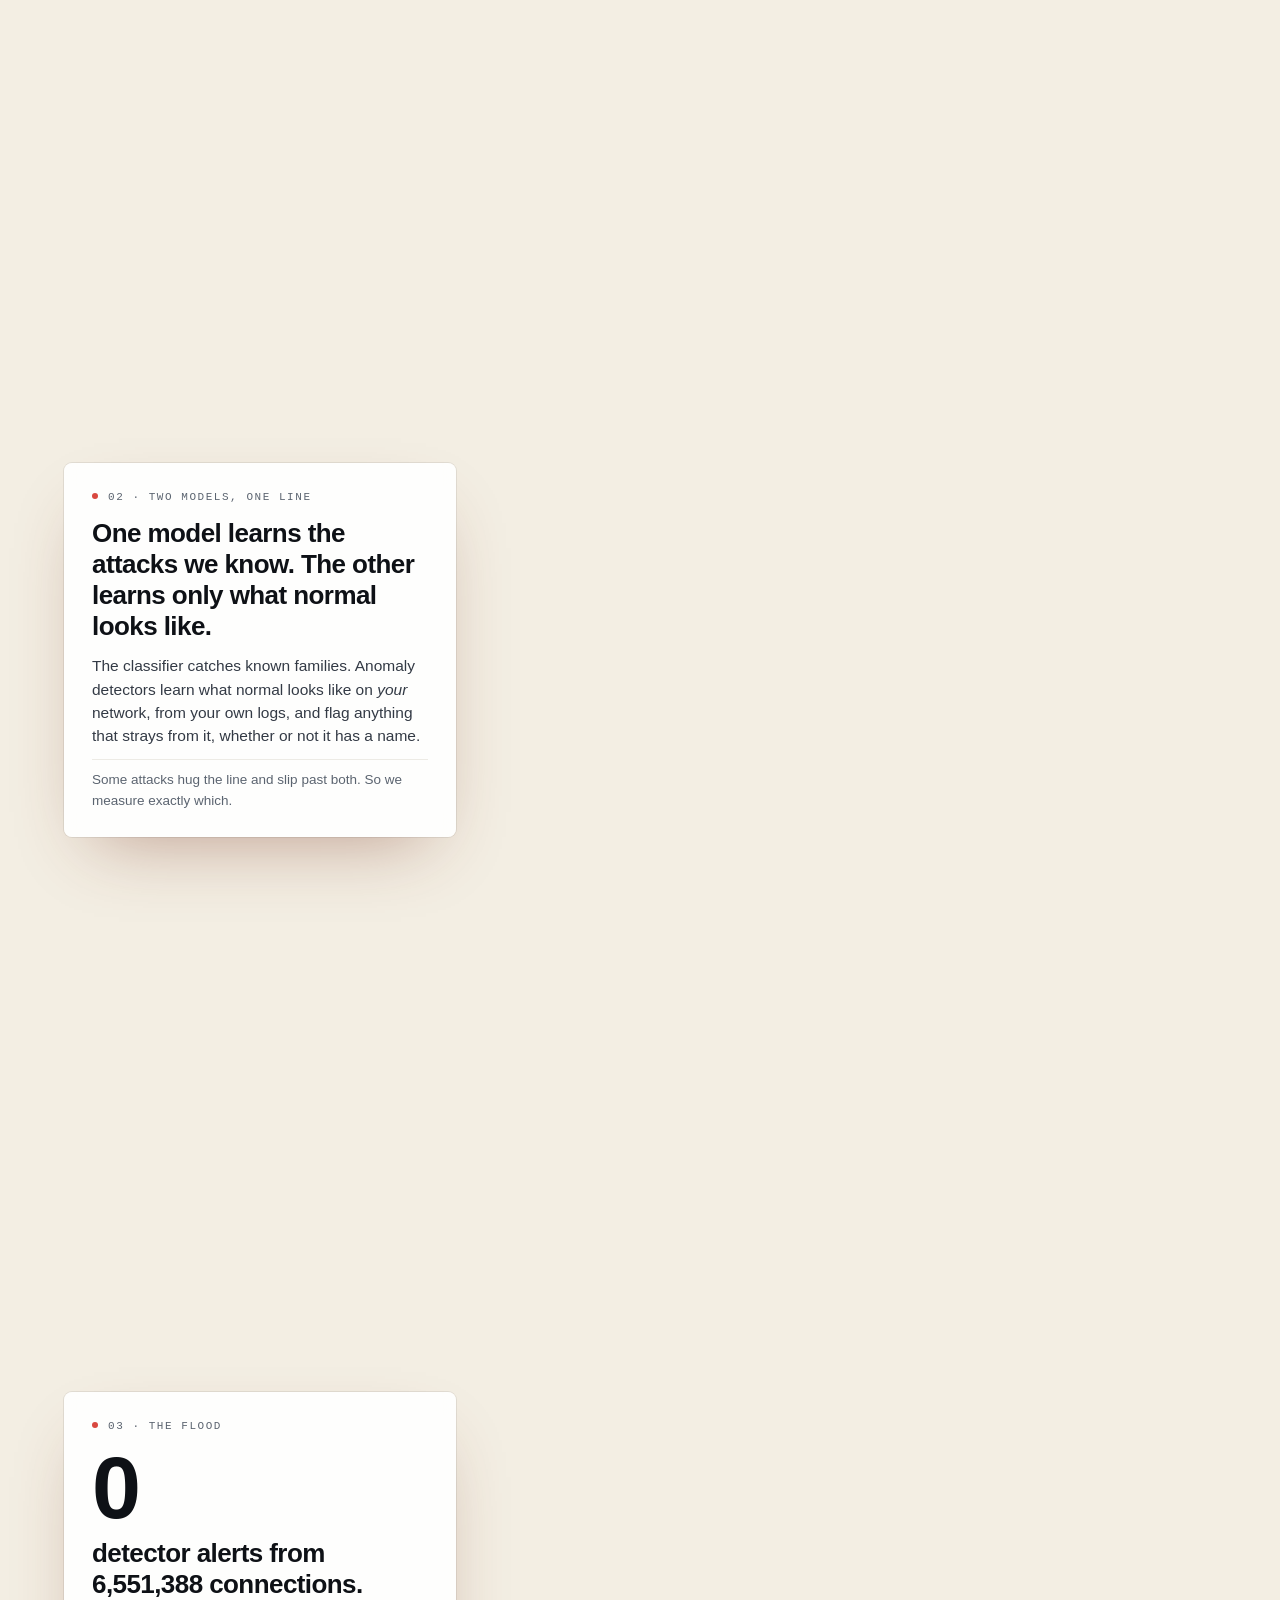
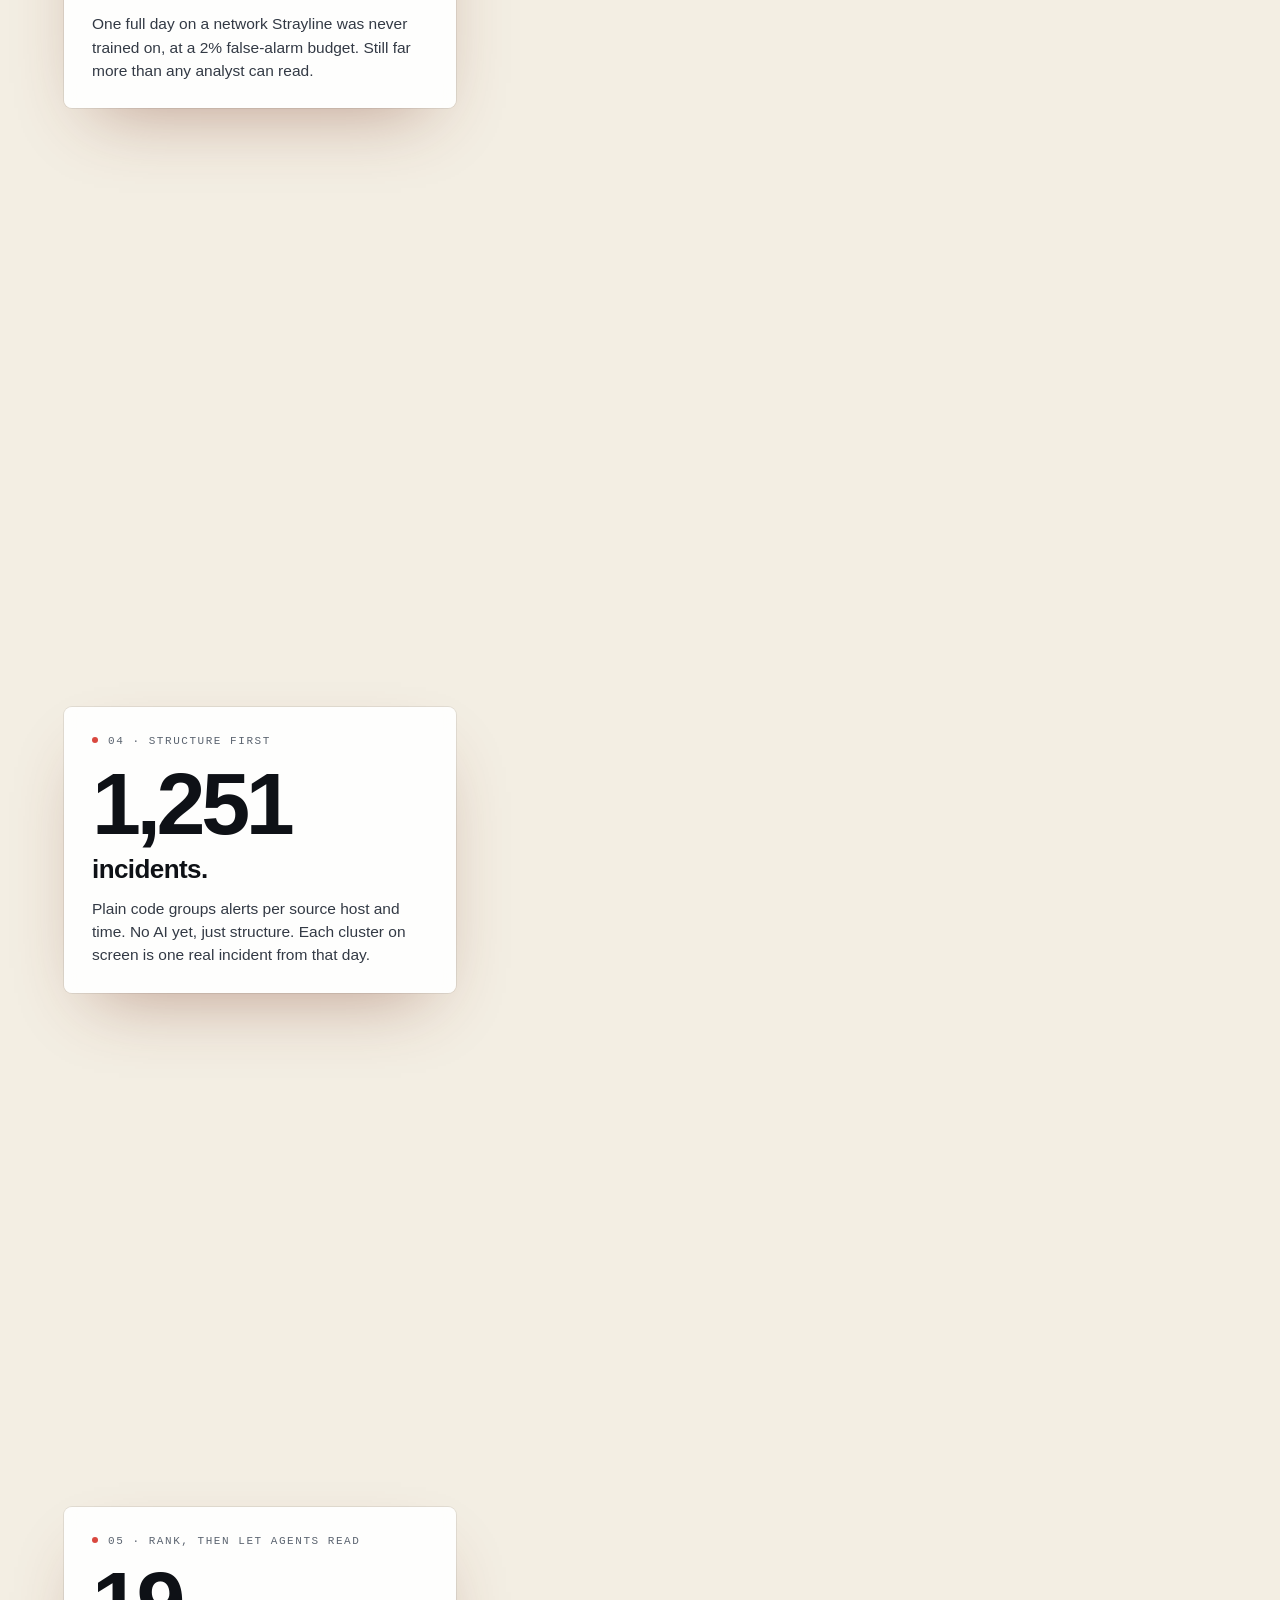
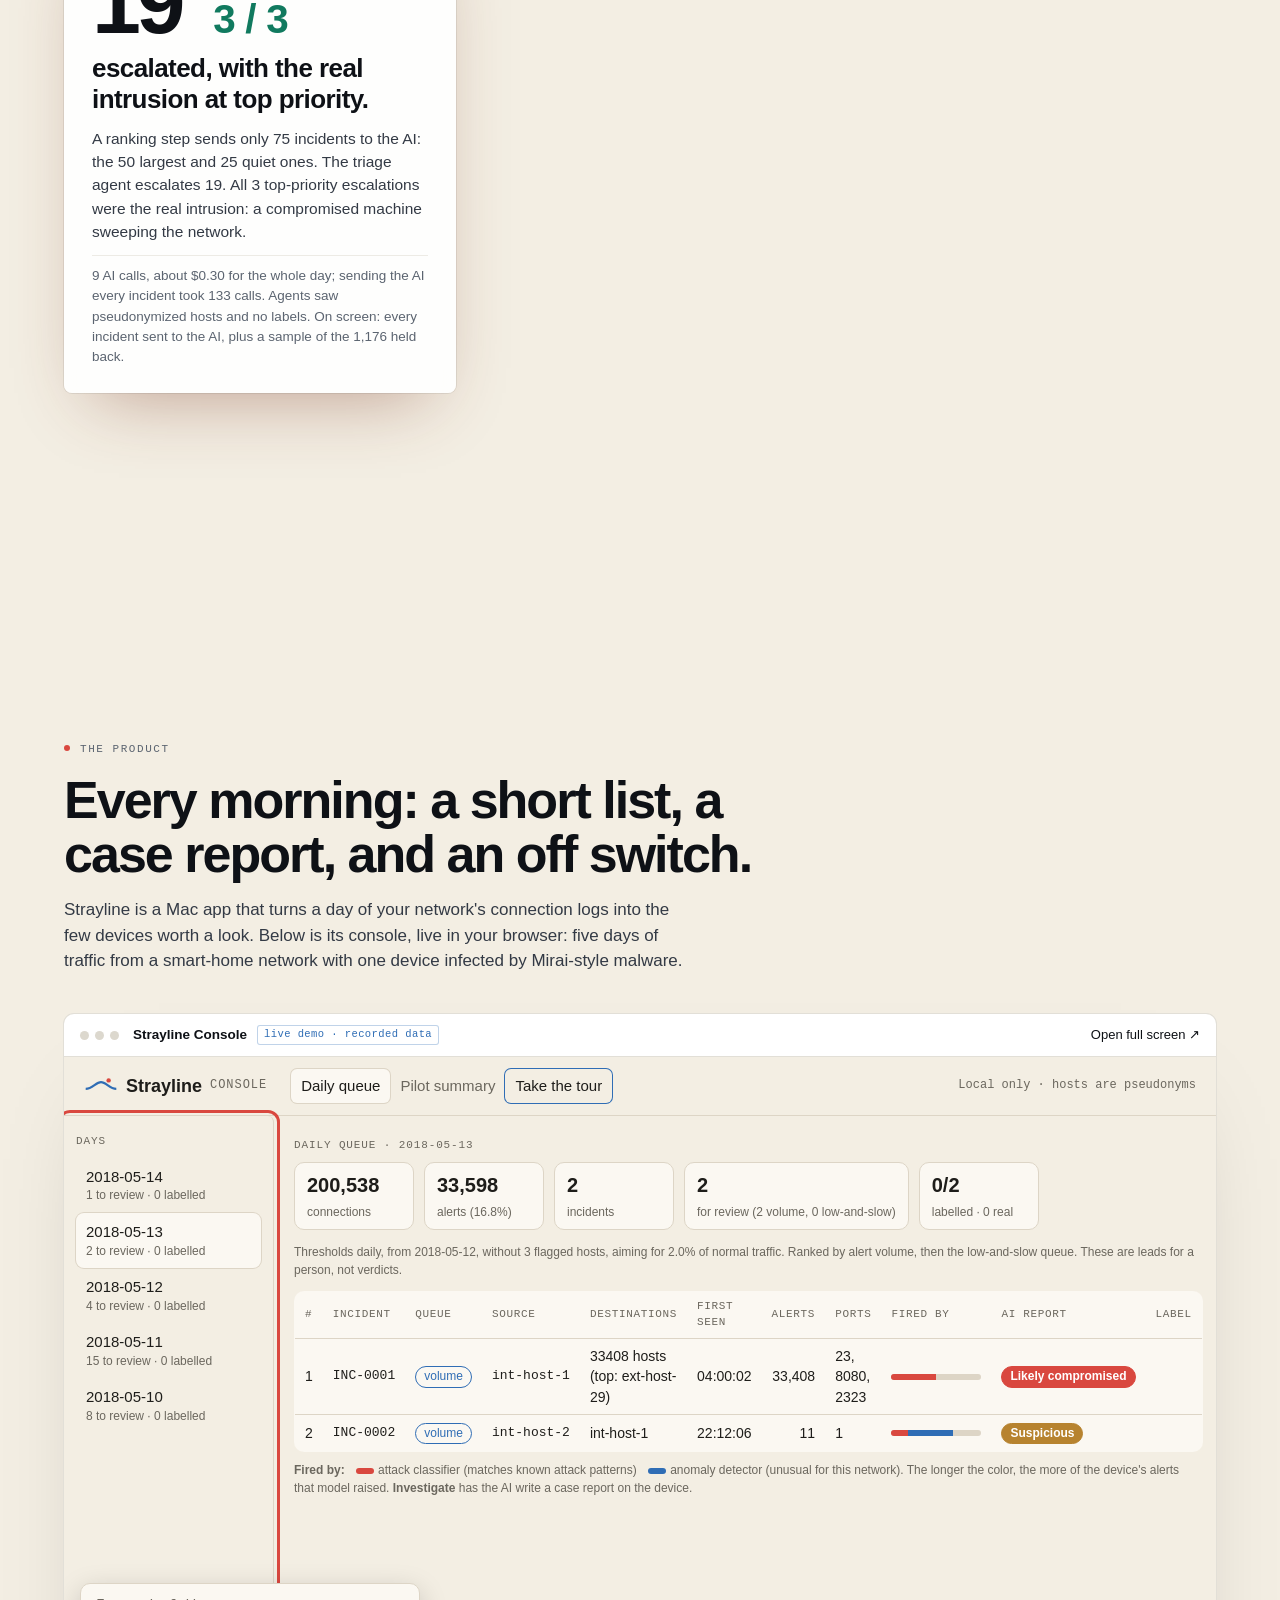
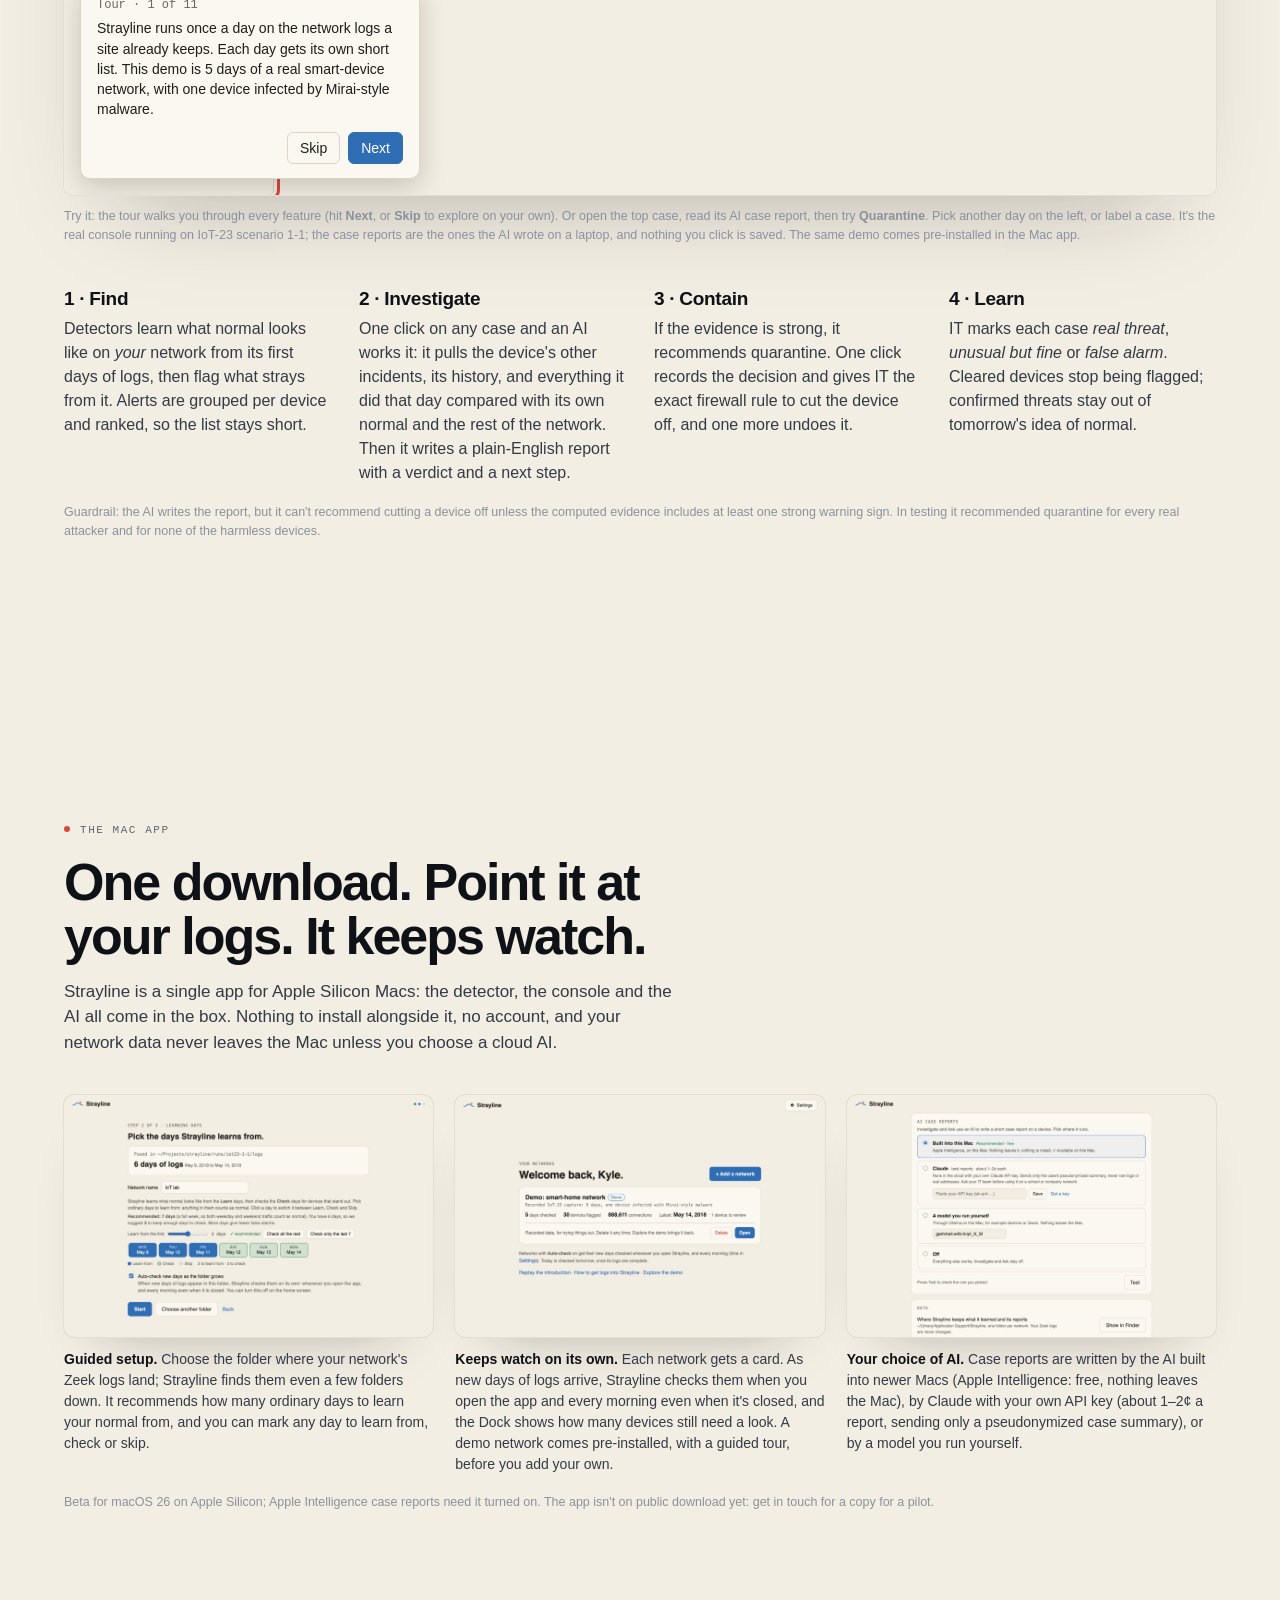
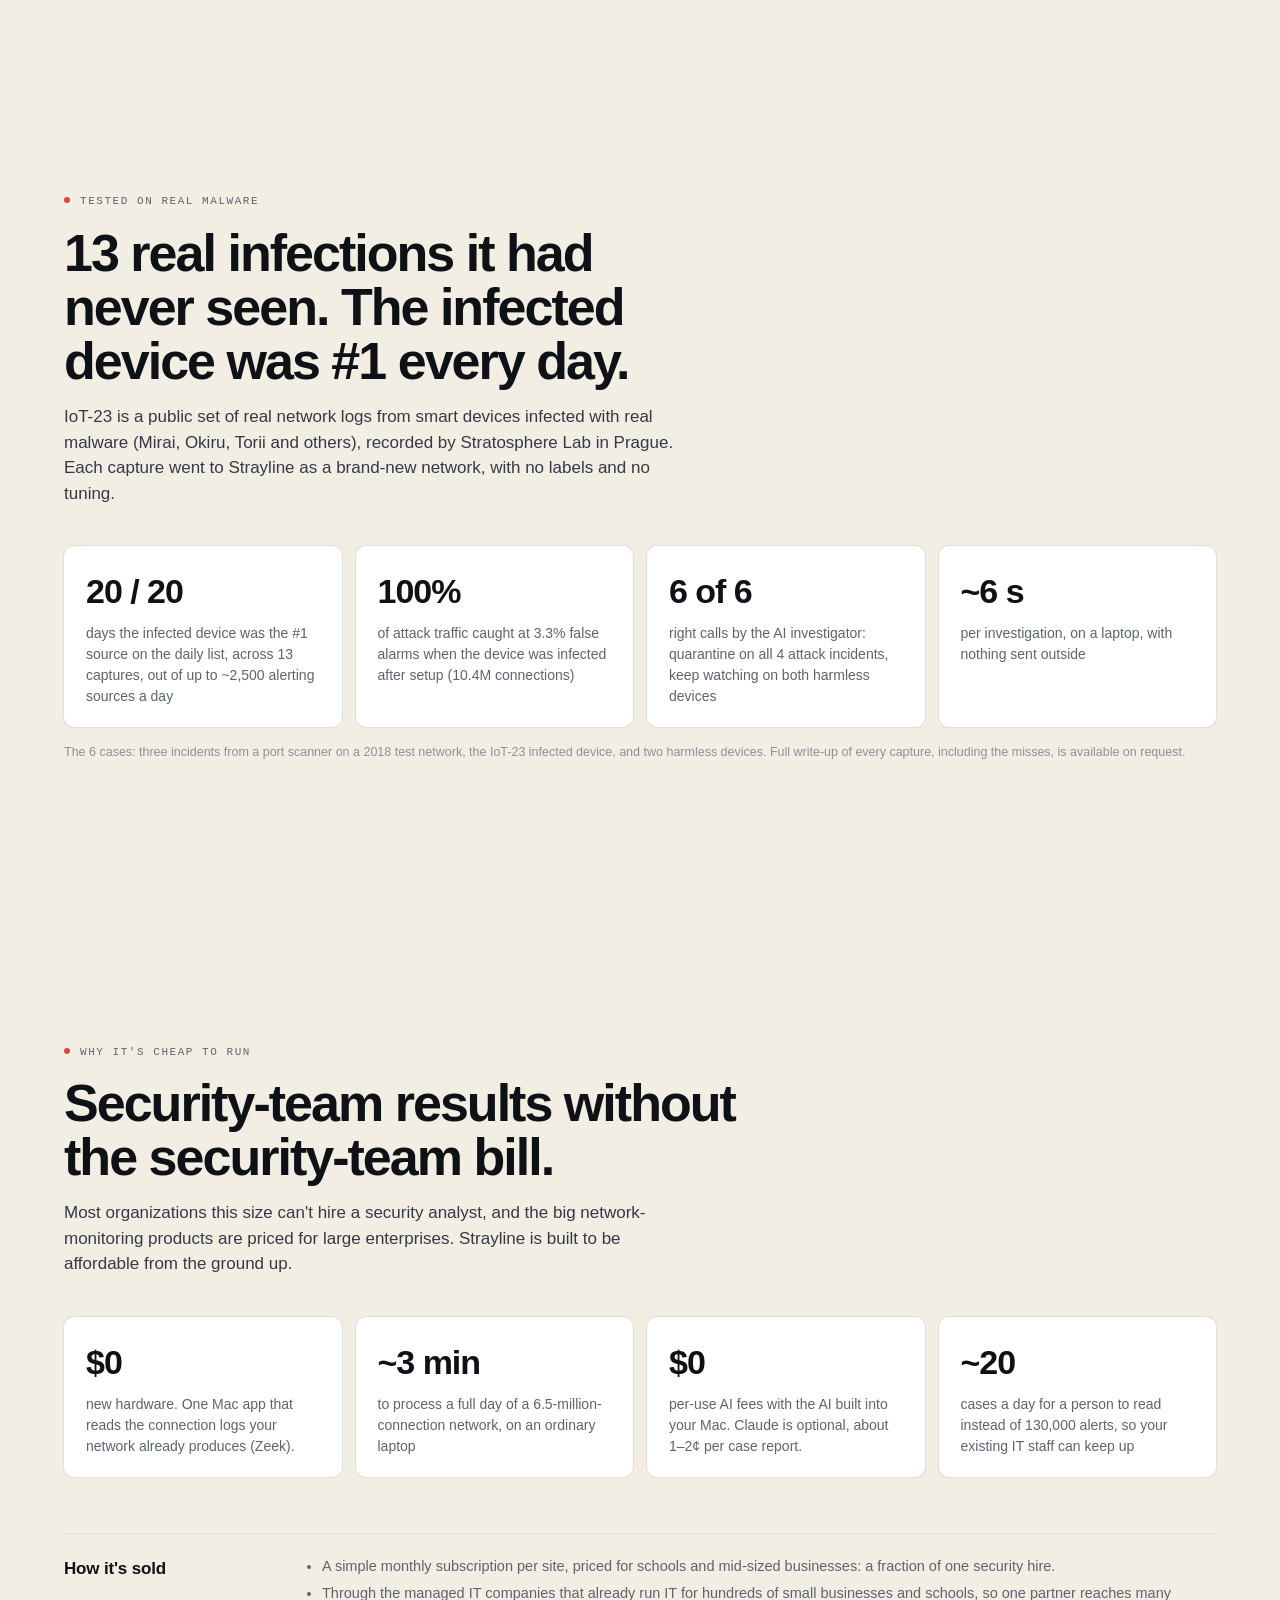
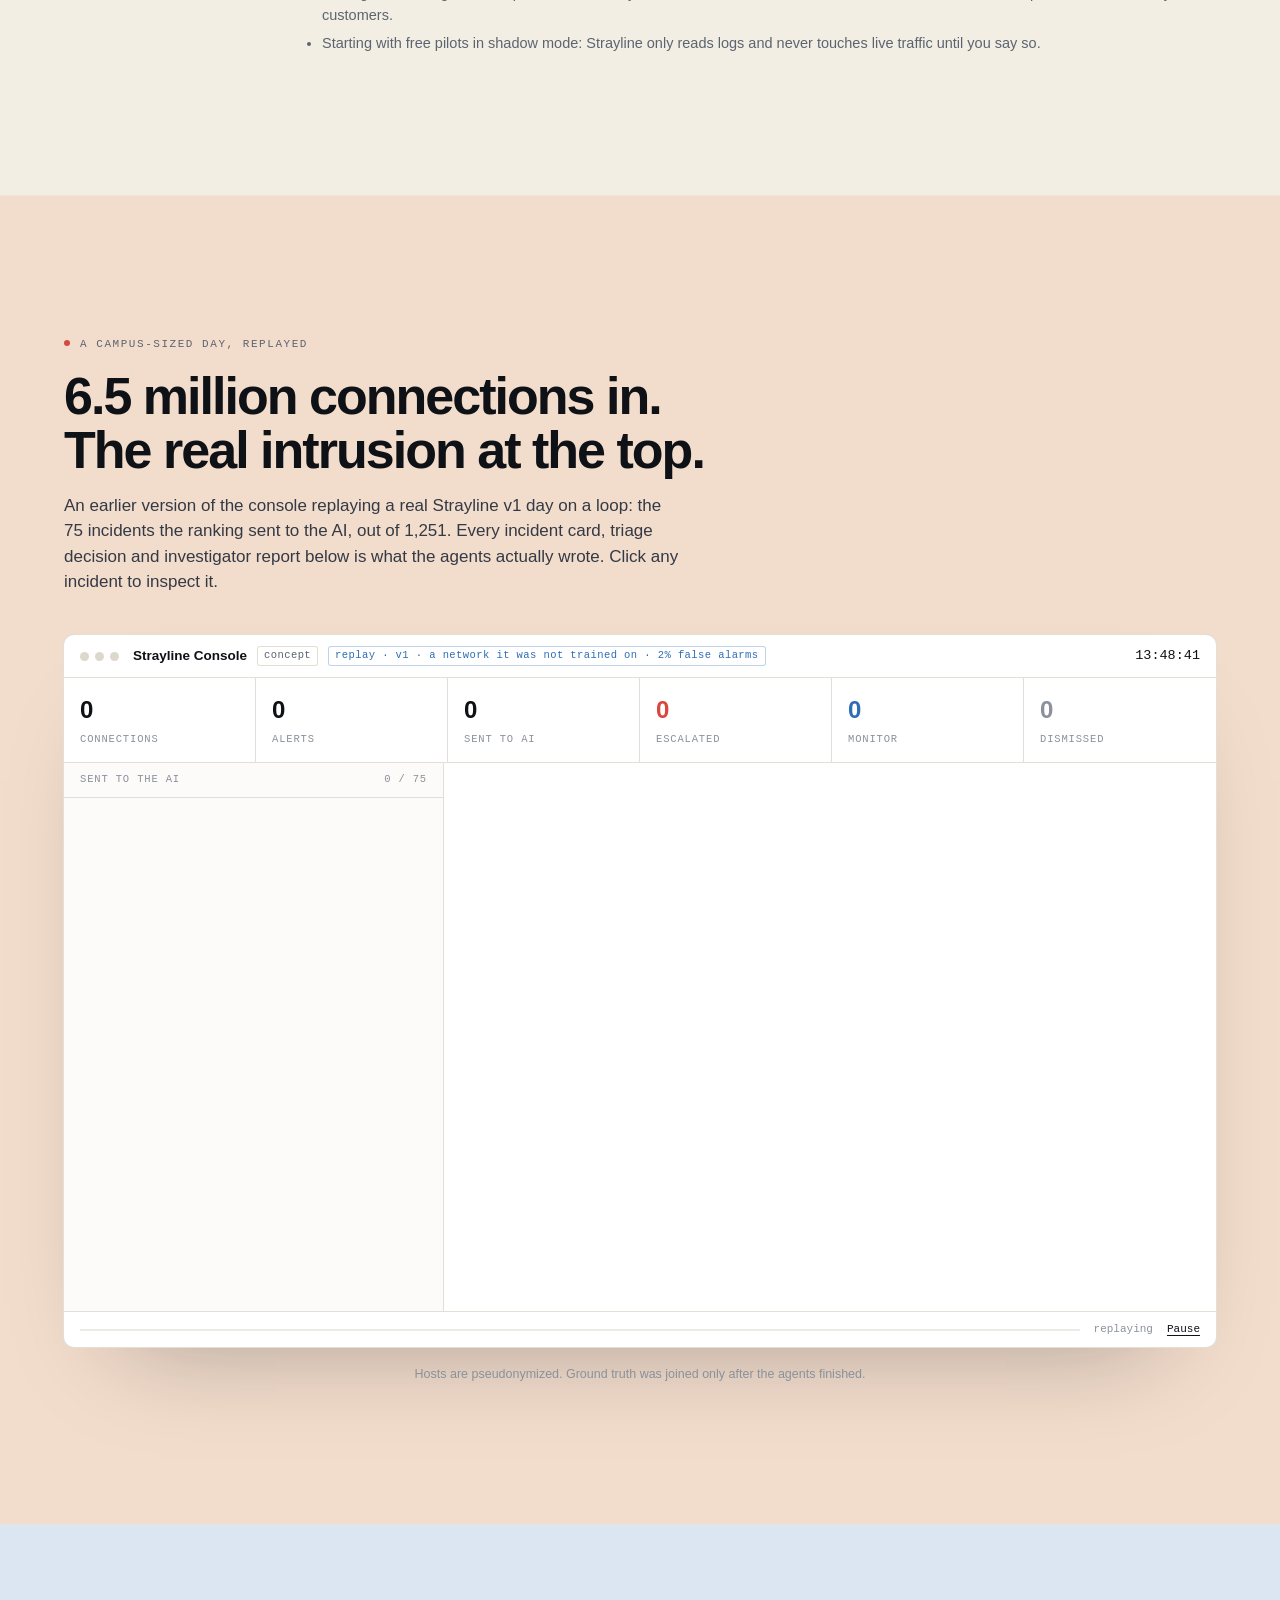
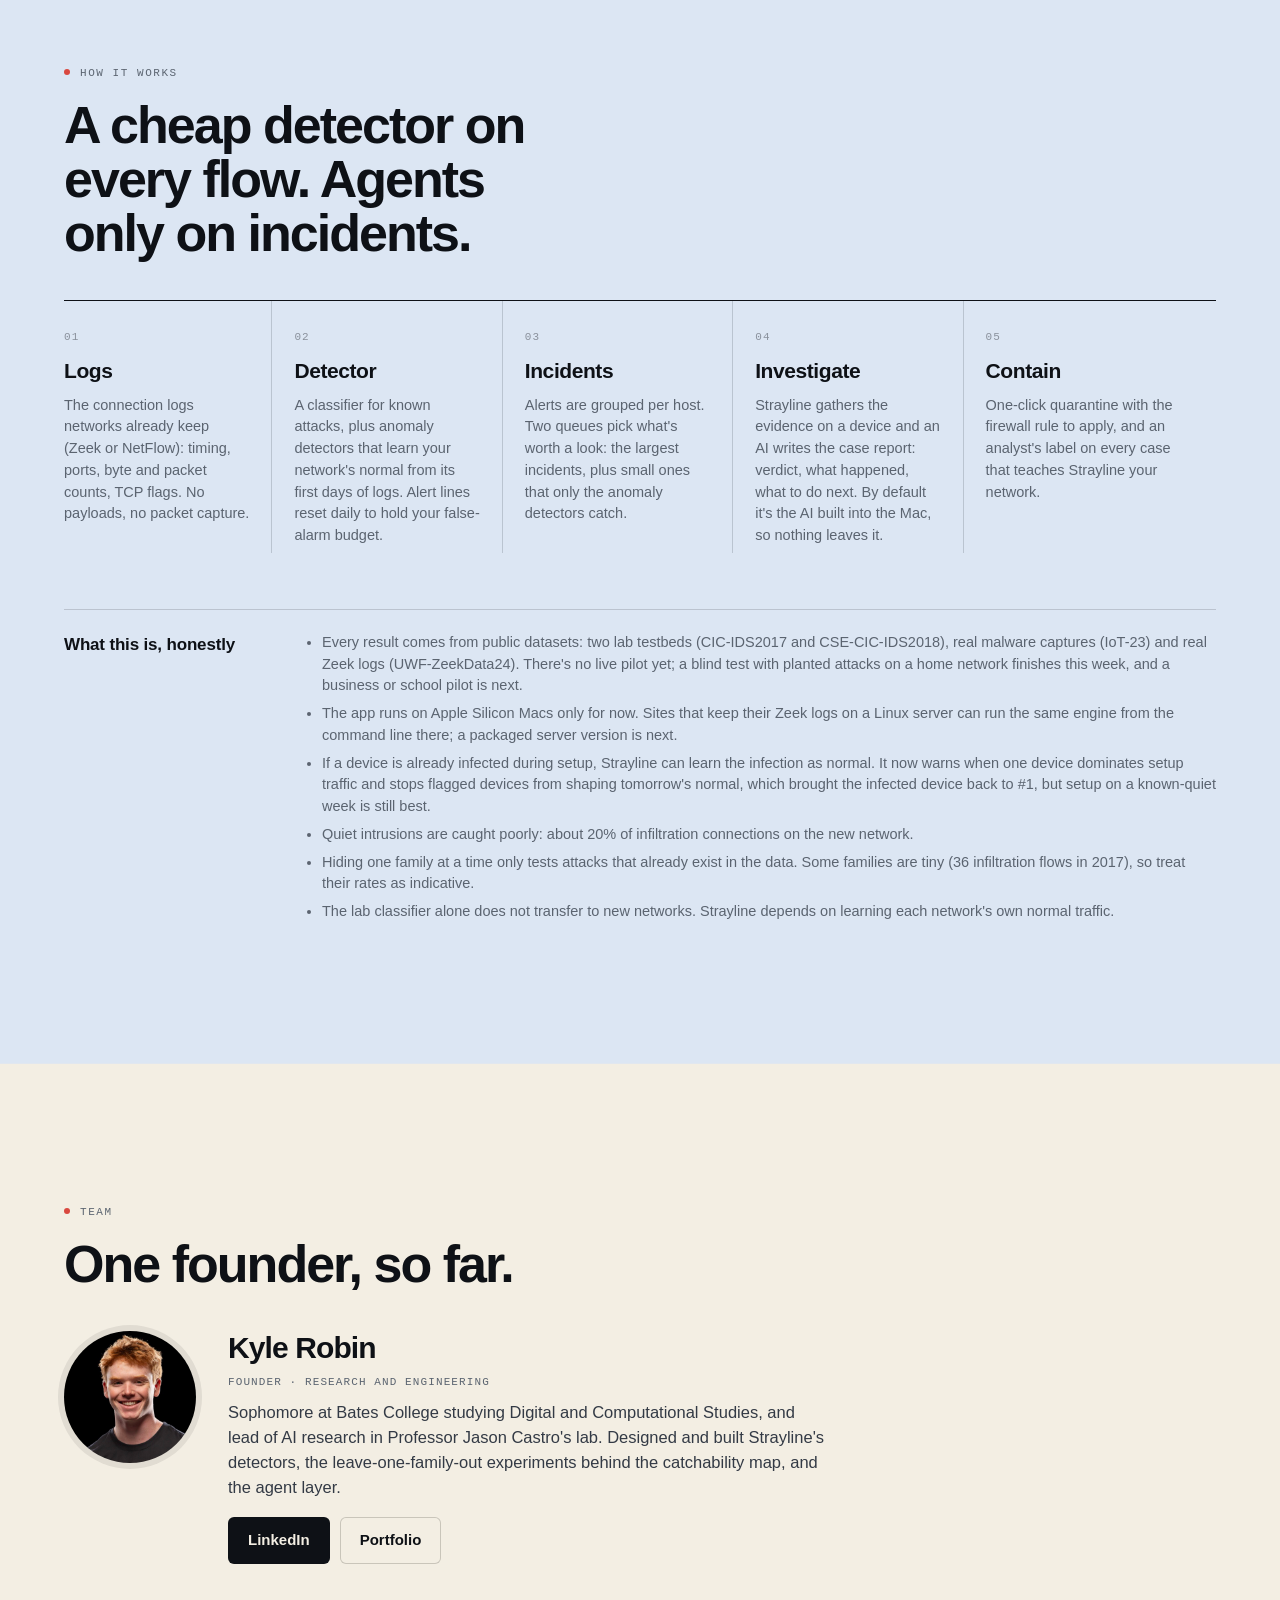
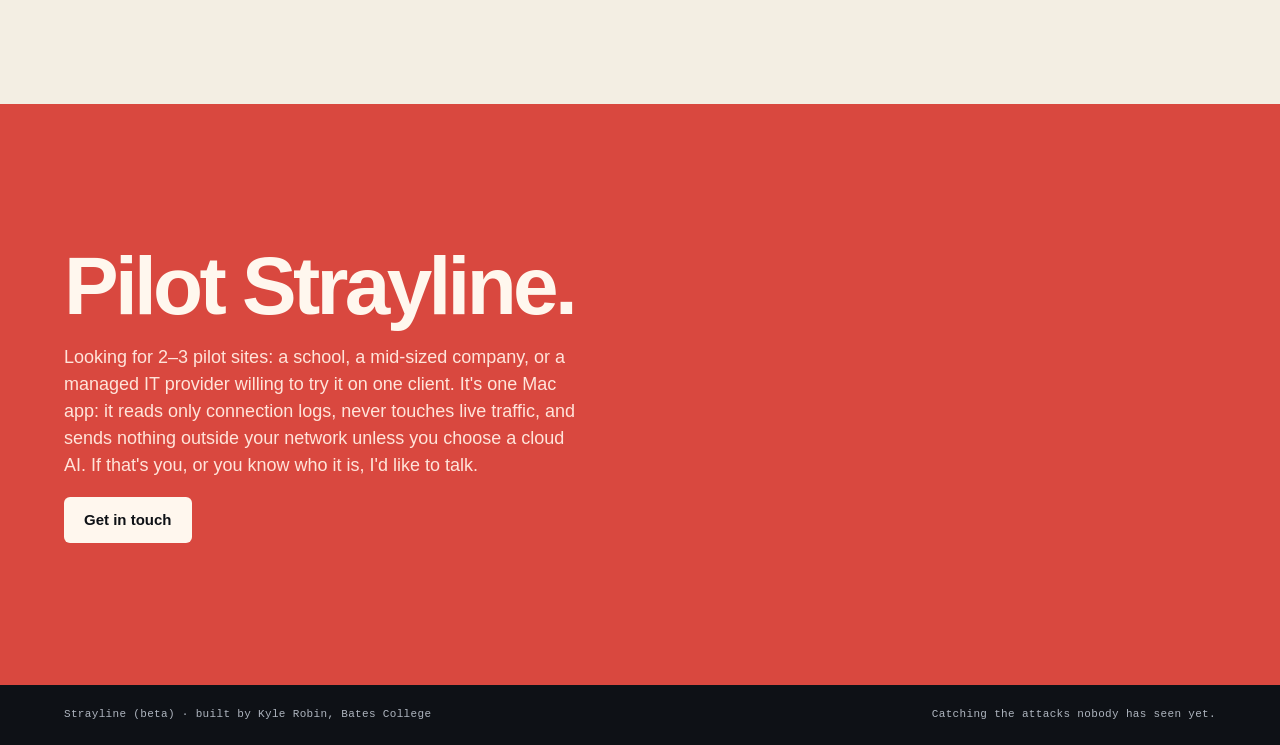
==== commit 68bf6894: "Update site" ====
--- a/index.html
+++ b/index.html
@@ -4,10 +4,10 @@
 <meta charset="utf-8">
 <meta name="viewport" content="width=device-width, initial-scale=1">
 <title>Strayline · The AI security analyst for teams that can't afford one</title>
-<meta name="description" content="Strayline is an AI security analyst for schools and mid-sized companies: it reads the network logs you already keep, finds the device that's acting wrong, investigates it and lets IT cut it off. It runs on your own machine.">
+<meta name="description" content="Strayline is an AI security analyst for schools and mid-sized companies: it reads the network logs you already keep, finds the device that's acting wrong, investigates it and lets IT cut it off. It's one Mac app that runs on your own machine.">
 <meta name="theme-color" content="#F3EEE3">
 <link rel="icon" href="assets/mark.svg" type="image/svg+xml">
-<link rel="stylesheet" href="styles.css?v=202611231124">
+<link rel="stylesheet" href="styles.css?v=202611262039">
 </head>
 <body>
 
@@ -18,6 +18,7 @@
   </a>
   <div class="nav-links">
     <a href="#product">Product</a>
+    <a href="#app">Mac app</a>
     <a href="#real">Real malware</a>
     <a href="#cost">Cost</a>
     <a href="#how">How it works</a>
@@ -108,23 +109,41 @@
   <header class="sec-head reveal">
     <p class="eyebrow">The product</p>
     <h2>Every morning: a short list, a case report, and an off switch.</h2>
-    <p>Strayline runs on one machine on your network and turns a day of connection logs into the few devices worth a look. Below is the real Strayline app, live: a week of traffic from a smart device infected with Mirai-style malware.</p>
+    <p>Strayline is a Mac app that turns a day of your network's connection logs into the few devices worth a look. Below is its console, live in your browser: five days of traffic from a smart-home network with one device infected by Mirai-style malware.</p>
   </header>
   <div class="con live reveal">
     <div class="con-bar"><span class="dots"><i></i><i></i><i></i></span><strong>Strayline Console</strong><span class="tag tag-blue">live demo · recorded data</span>
       <a class="live-open" href="demo/#2018-05-13/INC-0001" target="_blank" rel="noopener">Open full screen ↗</a></div>
-    <iframe src="demo/?v=202611262010#2018-05-13" title="Strayline console, live demo" loading="lazy"></iframe>
-  </div>
-  <p class="fine">Try it: the tour walks you through every feature (hit <b>Next</b>, or <b>Skip</b> to explore on your own). Or click the top incident, then <b>Investigate this device</b>, then <b>Quarantine</b>. Pick another day on the left, or label a case. It's the real app running on IoT-23 scenario 1-1; the case reports are the ones the local AI wrote, and nothing you click is saved.</p>
+    <iframe src="demo/?v=202611262039#2018-05-13" title="Strayline console, live demo" loading="lazy"></iframe>
+  </div>
+  <p class="fine">Try it: the tour walks you through every feature (hit <b>Next</b>, or <b>Skip</b> to explore on your own). Or open the top case, read its AI case report, then try <b>Quarantine</b>. Pick another day on the left, or label a case. It's the real console running on IoT-23 scenario 1-1; the case reports are the ones the AI wrote on a laptop, and nothing you click is saved. The same demo comes pre-installed in the Mac app.</p>
   <div class="feature reveal">
     <ol class="flow four">
       <li><h4>1 · Find</h4><p>Detectors learn what normal looks like on <em>your</em> network from its first days of logs, then flag what strays from it. Alerts are grouped per device and ranked, so the list stays short.</p></li>
-      <li><h4>2 · Investigate</h4><p>One click and an AI agent works the case: it pulls the device's other incidents, its history, and everything it did that day compared with its own normal and the rest of the network. Then it writes a plain-English report with a verdict and a next step.</p></li>
+      <li><h4>2 · Investigate</h4><p>One click on any case and an AI works it: it pulls the device's other incidents, its history, and everything it did that day compared with its own normal and the rest of the network. Then it writes a plain-English report with a verdict and a next step.</p></li>
       <li><h4>3 · Contain</h4><p>If the evidence is strong, it recommends quarantine. One click records the decision and gives IT the exact firewall rule to cut the device off, and one more undoes it.</p></li>
       <li><h4>4 · Learn</h4><p>IT marks each case <em>real threat</em>, <em>unusual but fine</em> or <em>false alarm</em>. Cleared devices stop being flagged; confirmed threats stay out of tomorrow's idea of normal.</p></li>
     </ol>
   </div>
   <p class="fine">Guardrail: the AI writes the report, but it can't recommend cutting a device off unless the computed evidence includes at least one strong warning sign. In testing it recommended quarantine for every real attacker and for none of the harmless devices.</p>
+</section>
+
+<!-- ───────── The Mac app ───────── -->
+<section class="sec" id="app">
+  <header class="sec-head reveal">
+    <p class="eyebrow">The Mac app</p>
+    <h2>One download. Point it at your logs. It keeps watch.</h2>
+    <p>Strayline is a single app for Apple Silicon Macs: the detector, the console and the AI all come in the box. Nothing to install alongside it, no account, and your network data never leaves the Mac unless you choose a cloud AI.</p>
+  </header>
+  <div class="shots reveal">
+    <figure><img src="assets/app-plan.jpg" alt="Setup: Strayline found 6 days of logs in a folder and recommends which days to learn from and which to check" loading="lazy" width="1600" height="1047">
+      <figcaption><b>Guided setup.</b> Choose the folder where your network's Zeek logs land; Strayline finds them even a few folders down. It recommends how many ordinary days to learn your normal from, and you can mark any day to learn from, check or skip.</figcaption></figure>
+    <figure><img src="assets/app-home.jpg" alt="Home screen: Welcome back, with a card for each network and the pre-installed demo network" loading="lazy" width="1600" height="1047">
+      <figcaption><b>Keeps watch on its own.</b> Each network gets a card. As new days of logs arrive, Strayline checks them when you open the app and every morning even when it's closed, and the Dock shows how many devices still need a look. A demo network comes pre-installed, with a guided tour, before you add your own.</figcaption></figure>
+    <figure><img src="assets/app-ai.jpg" alt="Settings: choose where the AI that writes case reports runs" loading="lazy" width="1600" height="1047">
+      <figcaption><b>Your choice of AI.</b> Case reports are written by the AI built into newer Macs (Apple Intelligence: free, nothing leaves the Mac), by Claude with your own API key (about 1–2¢ a report, sending only a pseudonymized case summary), or by a model you run yourself.</figcaption></figure>
+  </div>
+  <p class="fine">Beta for macOS 26 on Apple Silicon; Apple Intelligence case reports need it turned on. The app isn't on public download yet: <a href="#contact" data-contact>get in touch</a> for a copy for a pilot.</p>
 </section>
 
 <!-- ───────── Real malware ───────── -->
@@ -151,9 +170,9 @@
     <p>Most organizations this size can't hire a security analyst, and the big network-monitoring products are priced for large enterprises. Strayline is built to be affordable from the ground up.</p>
   </header>
   <div class="avg reveal">
-    <div><b>$0</b><span>new hardware. It reads the connection logs your firewall or network already produces (Zeek or NetFlow).</span></div>
+    <div><b>$0</b><span>new hardware. One Mac app that reads the connection logs your network already produces (Zeek).</span></div>
     <div><b>~3 min</b><span>to process a full day of a 6.5-million-connection network, on an ordinary laptop</span></div>
-    <div><b>$0</b><span>per-use AI fees. The AI runs on your own machine. A cloud model is optional, about $0.30 a day.</span></div>
+    <div><b>$0</b><span>per-use AI fees with the AI built into your Mac. Claude is optional, about 1–2¢ per case report.</span></div>
     <div><b>~20</b><span>cases a day for a person to read instead of 130,000 alerts, so your existing IT staff can keep up</span></div>
   </div>
   <div class="limits reveal">
@@ -209,14 +228,15 @@
     <li><h4>Logs</h4><p>The connection logs networks already keep (Zeek or NetFlow): timing, ports, byte and packet counts, TCP flags. No payloads, no packet capture.</p></li>
     <li><h4>Detector</h4><p>A classifier for known attacks, plus anomaly detectors that learn your network's normal from its first days of logs. Alert lines reset daily to hold your false-alarm budget.</p></li>
     <li><h4>Incidents</h4><p>Alerts are grouped per host. Two queues pick what's worth a look: the largest incidents, plus small ones that only the anomaly detectors catch.</p></li>
-    <li><h4>Investigate</h4><p>A local AI agent gathers the evidence on a device and writes the case report: verdict, what happened, what to do next. Nothing leaves your machine.</p></li>
+    <li><h4>Investigate</h4><p>Strayline gathers the evidence on a device and an AI writes the case report: verdict, what happened, what to do next. By default it's the AI built into the Mac, so nothing leaves it.</p></li>
     <li><h4>Contain</h4><p>One-click quarantine with the firewall rule to apply, and an analyst's label on every case that teaches Strayline your network.</p></li>
   </ol>
 
   <div class="limits reveal">
     <h3>What this is, honestly</h3>
     <ul>
-      <li>Every result comes from public datasets: two lab testbeds (CIC-IDS2017 and CSE-CIC-IDS2018), real malware captures (IoT-23) and real Zeek logs (UWF-ZeekData24). There's no live pilot yet; a home-network test is running now, and a business or school pilot is next.</li>
+      <li>Every result comes from public datasets: two lab testbeds (CIC-IDS2017 and CSE-CIC-IDS2018), real malware captures (IoT-23) and real Zeek logs (UWF-ZeekData24). There's no live pilot yet; a blind test with planted attacks on a home network finishes this week, and a business or school pilot is next.</li>
+      <li>The app runs on Apple Silicon Macs only for now. Sites that keep their Zeek logs on a Linux server can run the same engine from the command line there; a packaged server version is next.</li>
       <li>If a device is already infected during setup, Strayline can learn the infection as normal. It now warns when one device dominates setup traffic and stops flagged devices from shaping tomorrow's normal, which brought the infected device back to #1, but setup on a known-quiet week is still best.</li>
       <li>Quiet intrusions are caught poorly: about 20% of infiltration connections on the new network.</li>
       <li>Hiding one family at a time only tests attacks that already exist in the data. Some families are tiny (36 infiltration flows in 2017), so treat their rates as indicative.</li>
@@ -247,7 +267,7 @@
 <section class="sec cta" id="contact">
   <div class="reveal">
     <h2>Pilot Strayline.</h2>
-    <p>Looking for 2–3 pilot sites: a school, a mid-sized company, or a managed IT provider willing to try it on one client. It runs on your own machine, reads only connection logs, never touches live traffic, and sends nothing outside your network. If that's you, or you know who it is, I'd like to talk.</p>
+    <p>Looking for 2–3 pilot sites: a school, a mid-sized company, or a managed IT provider willing to try it on one client. It's one Mac app: it reads only connection logs, never touches live traffic, and sends nothing outside your network unless you choose a cloud AI. If that's you, or you know who it is, I'd like to talk.</p>
     <a class="btn" data-contact href="#">Get in touch</a>
   </div>
 </section>
--- a/styles.css
+++ b/styles.css
@@ -327,3 +327,11 @@
 .flow.four { grid-template-columns: repeat(4, 1fr); gap: 28px; }
 @media (max-width: 960px) { .flow.four { grid-template-columns: 1fr 1fr; } }
 @media (max-width: 560px) { .flow.four { grid-template-columns: 1fr; } .live iframe { height: 640px; } .live .con-bar .tag { display: none; } }
+
+/* Mac app screenshots */
+.shots { display: grid; grid-template-columns: repeat(3, 1fr); gap: 22px; margin-bottom: 18px; }
+.shots figure { margin: 0; display: grid; gap: 12px; align-content: start; }
+.shots img { width: 100%; height: auto; border-radius: 10px; box-shadow: 0 0 0 1px var(--rule), 0 30px 60px -40px rgba(14,17,22,.35); background: #F3EEE3; }
+.shots figcaption { font-size: 14px; color: var(--body); line-height: 1.5; }
+.shots figcaption b { color: var(--ink); }
+@media (max-width: 900px) { .shots { grid-template-columns: 1fr; } }
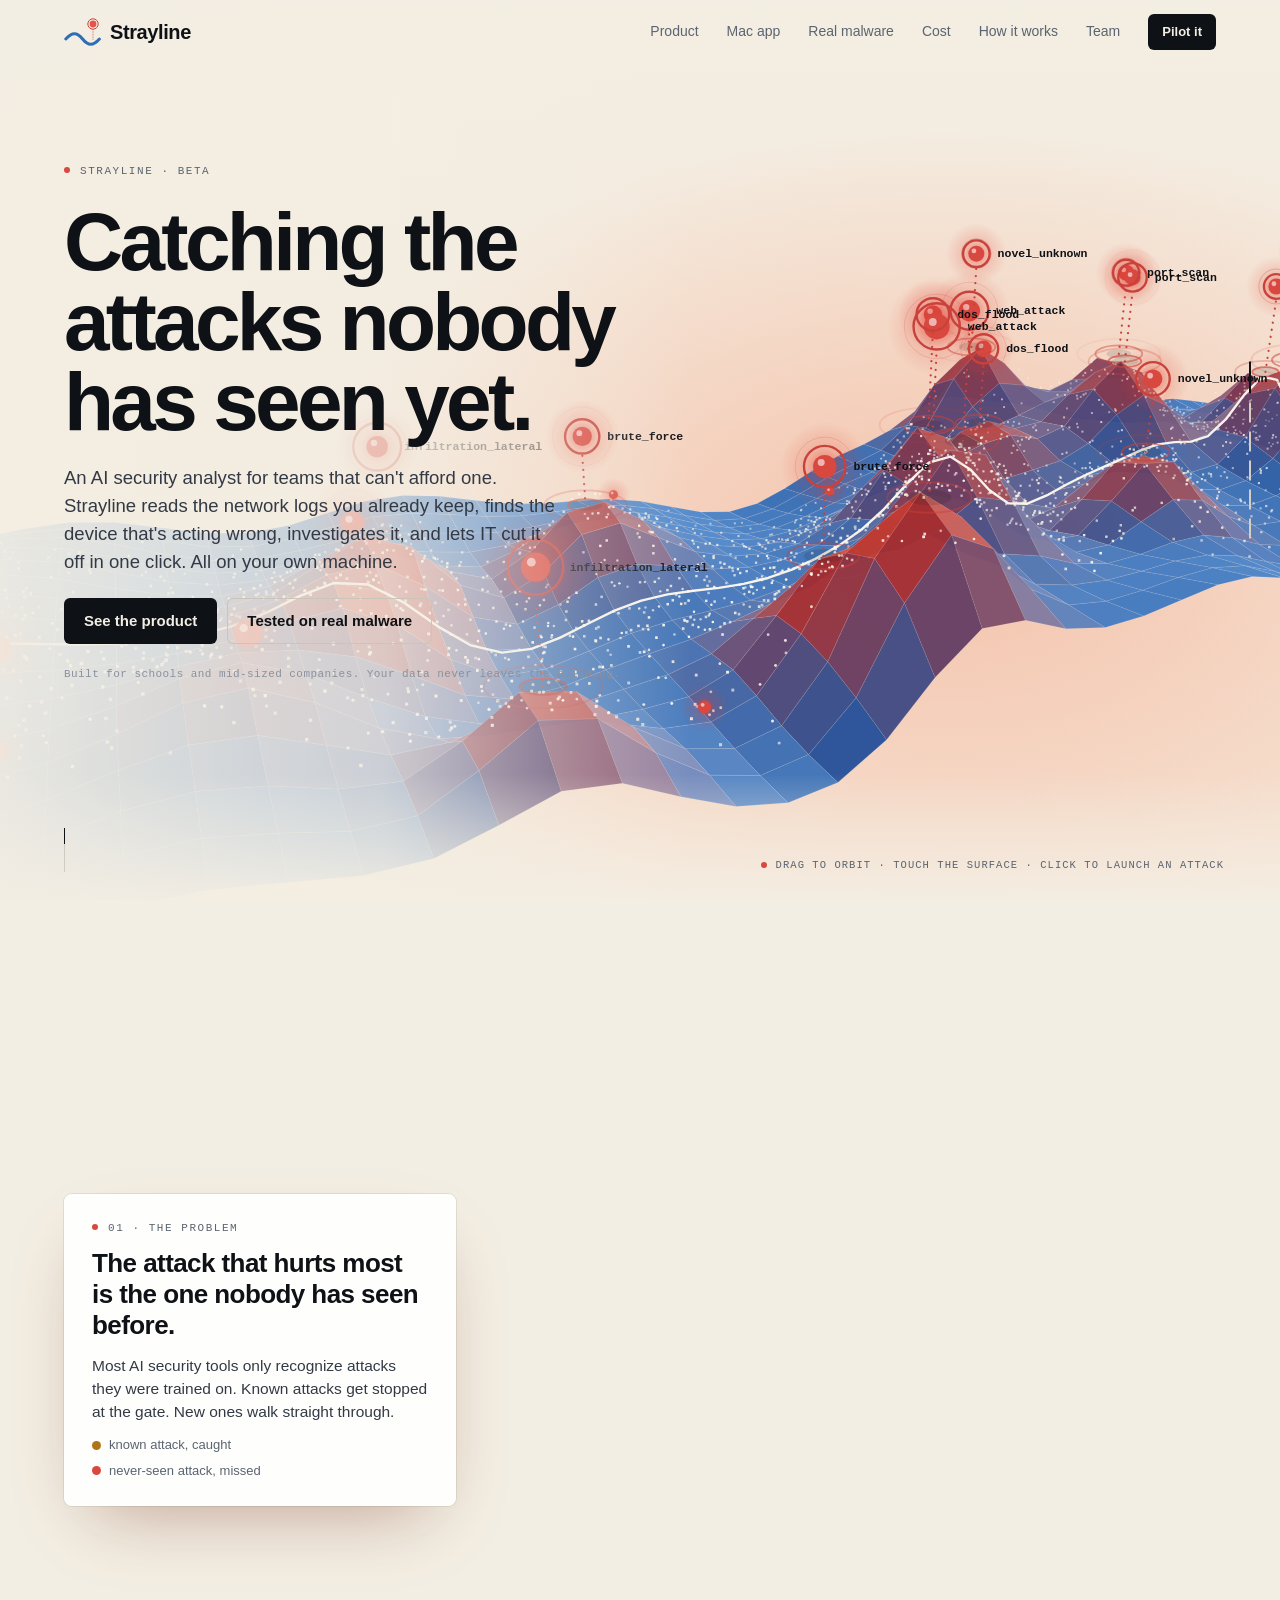
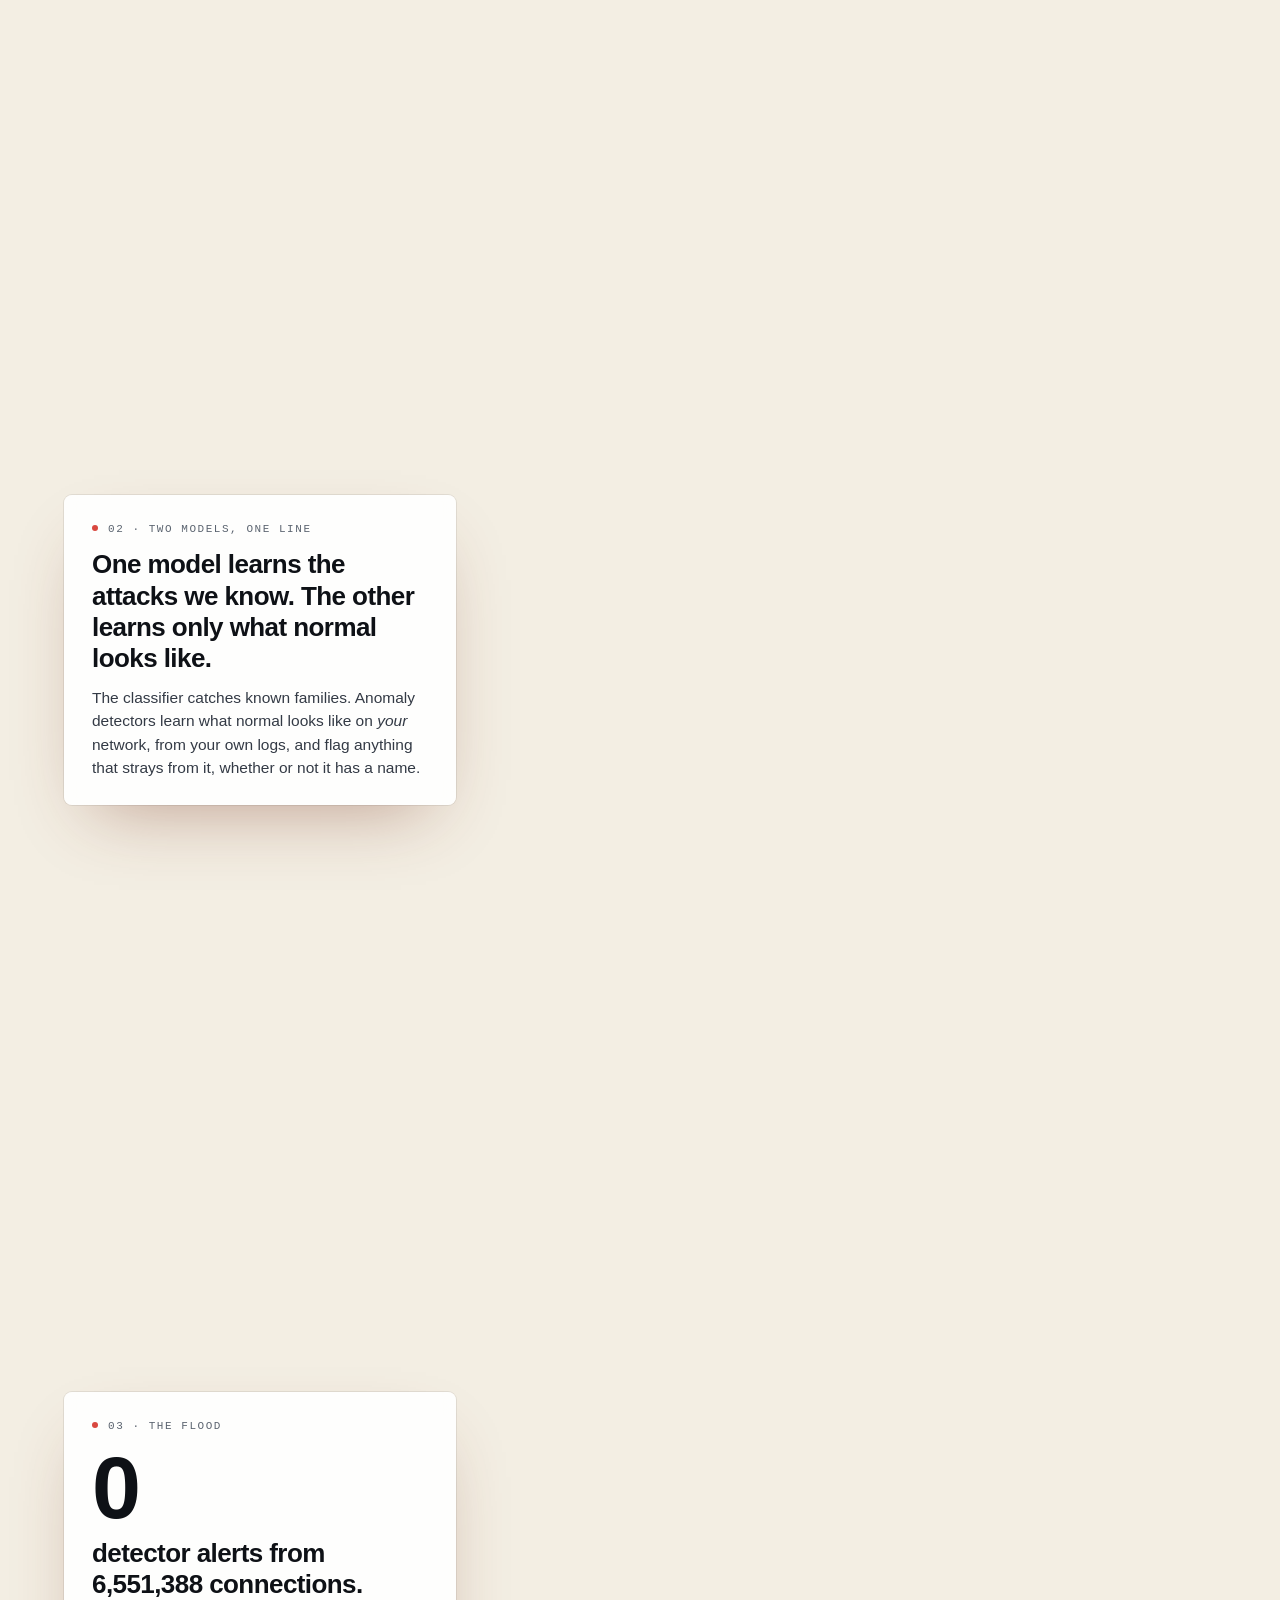
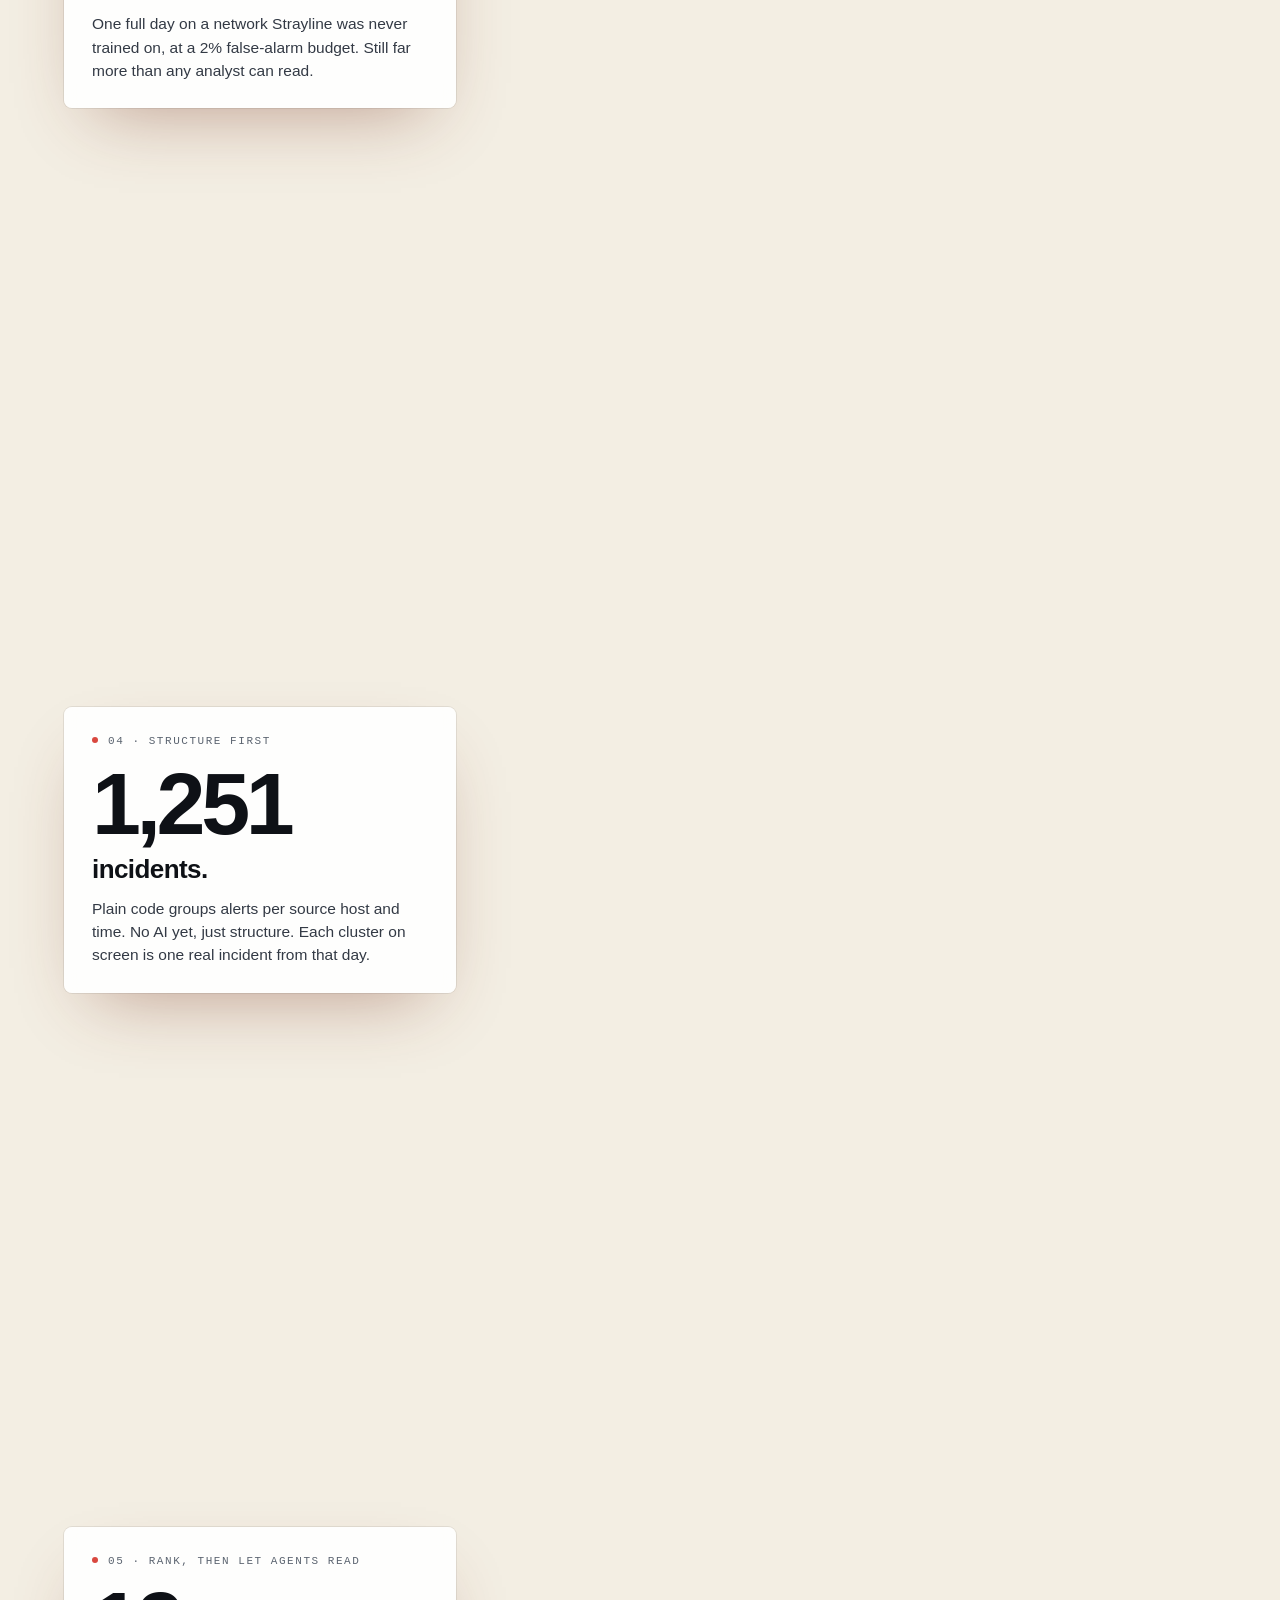
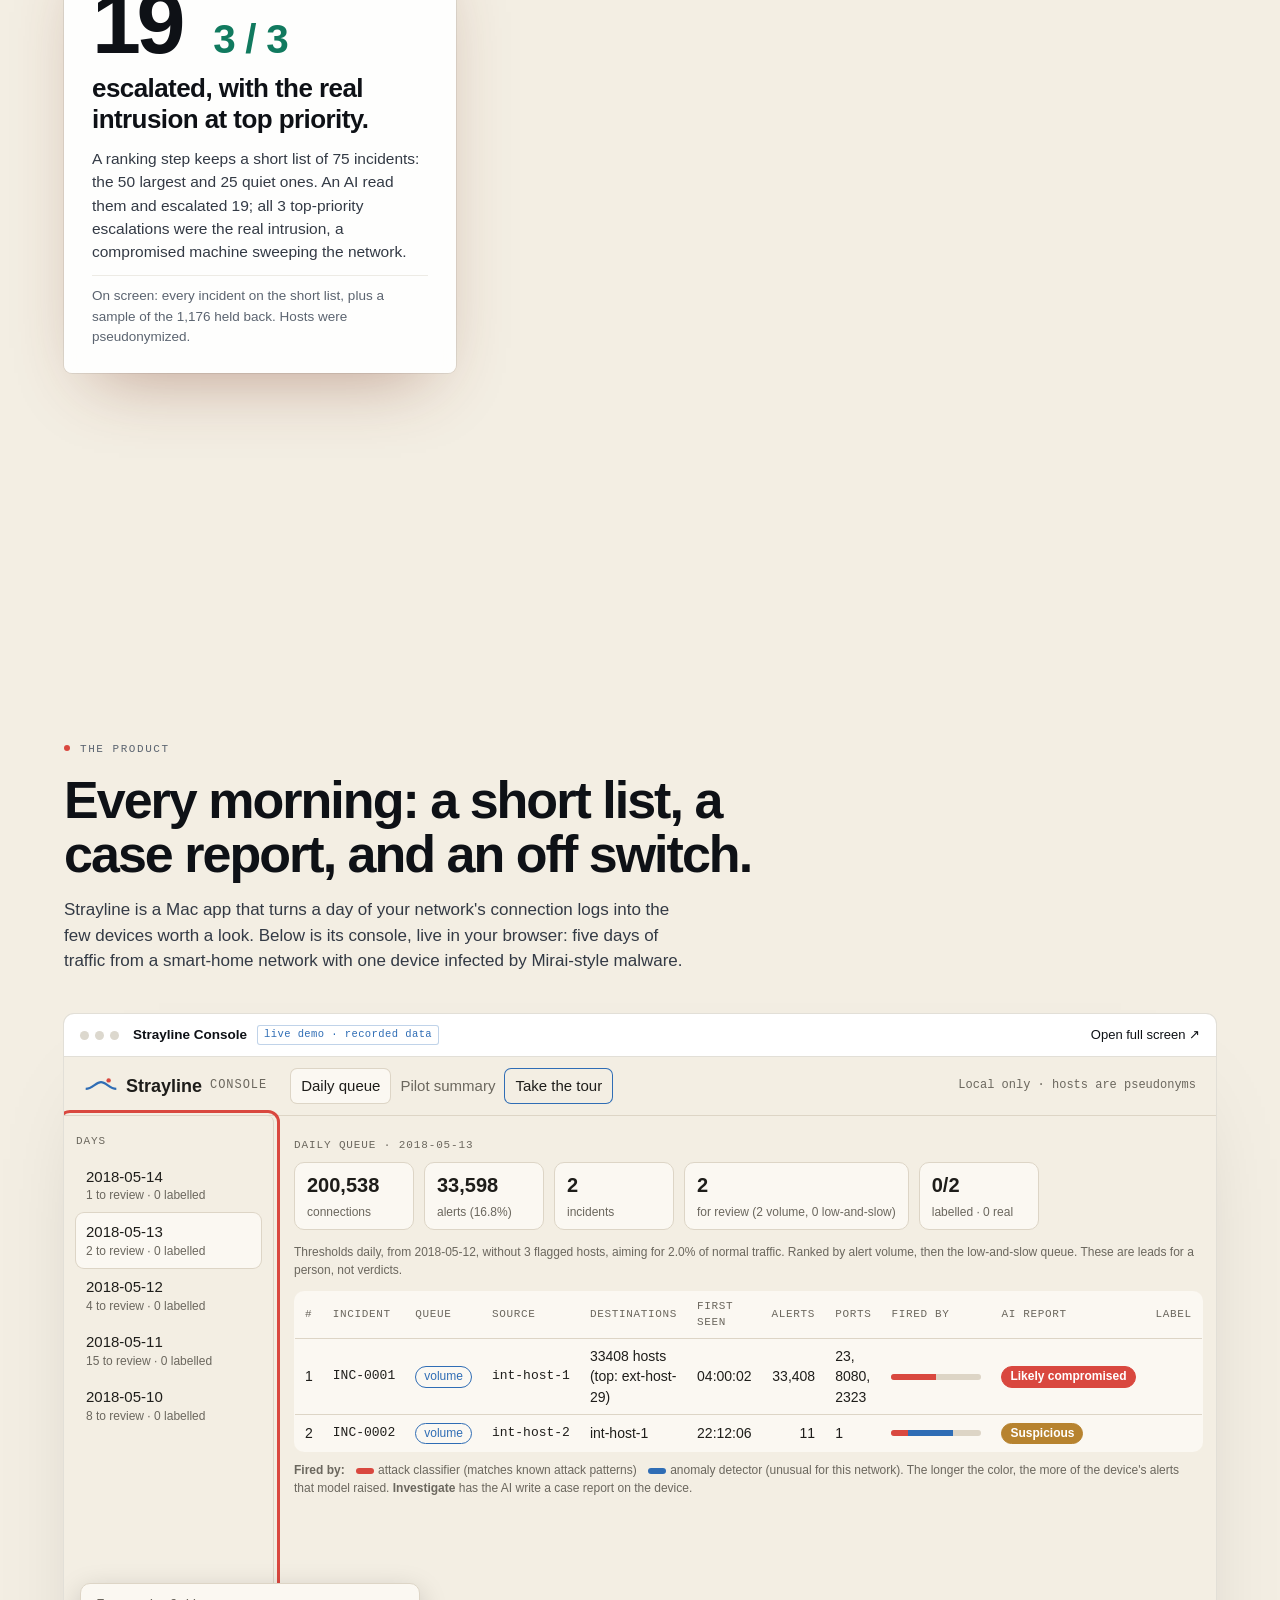
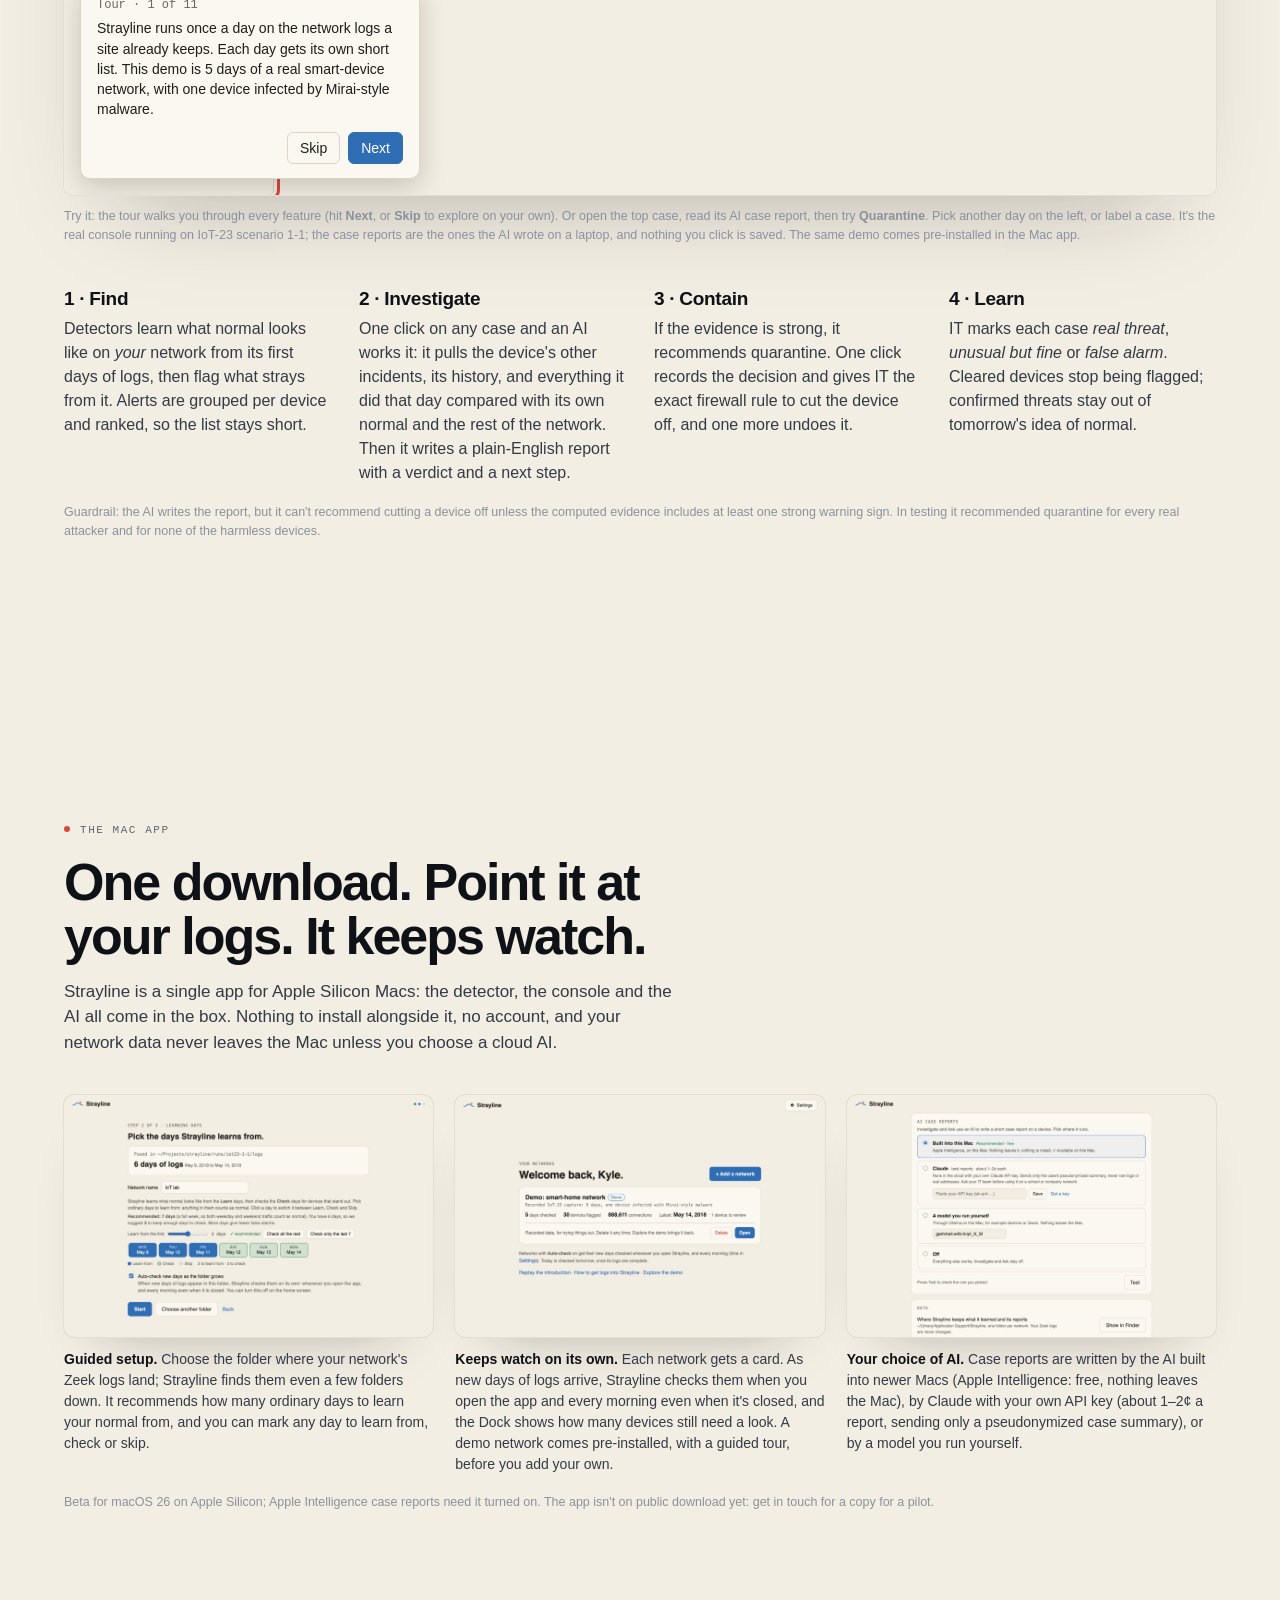
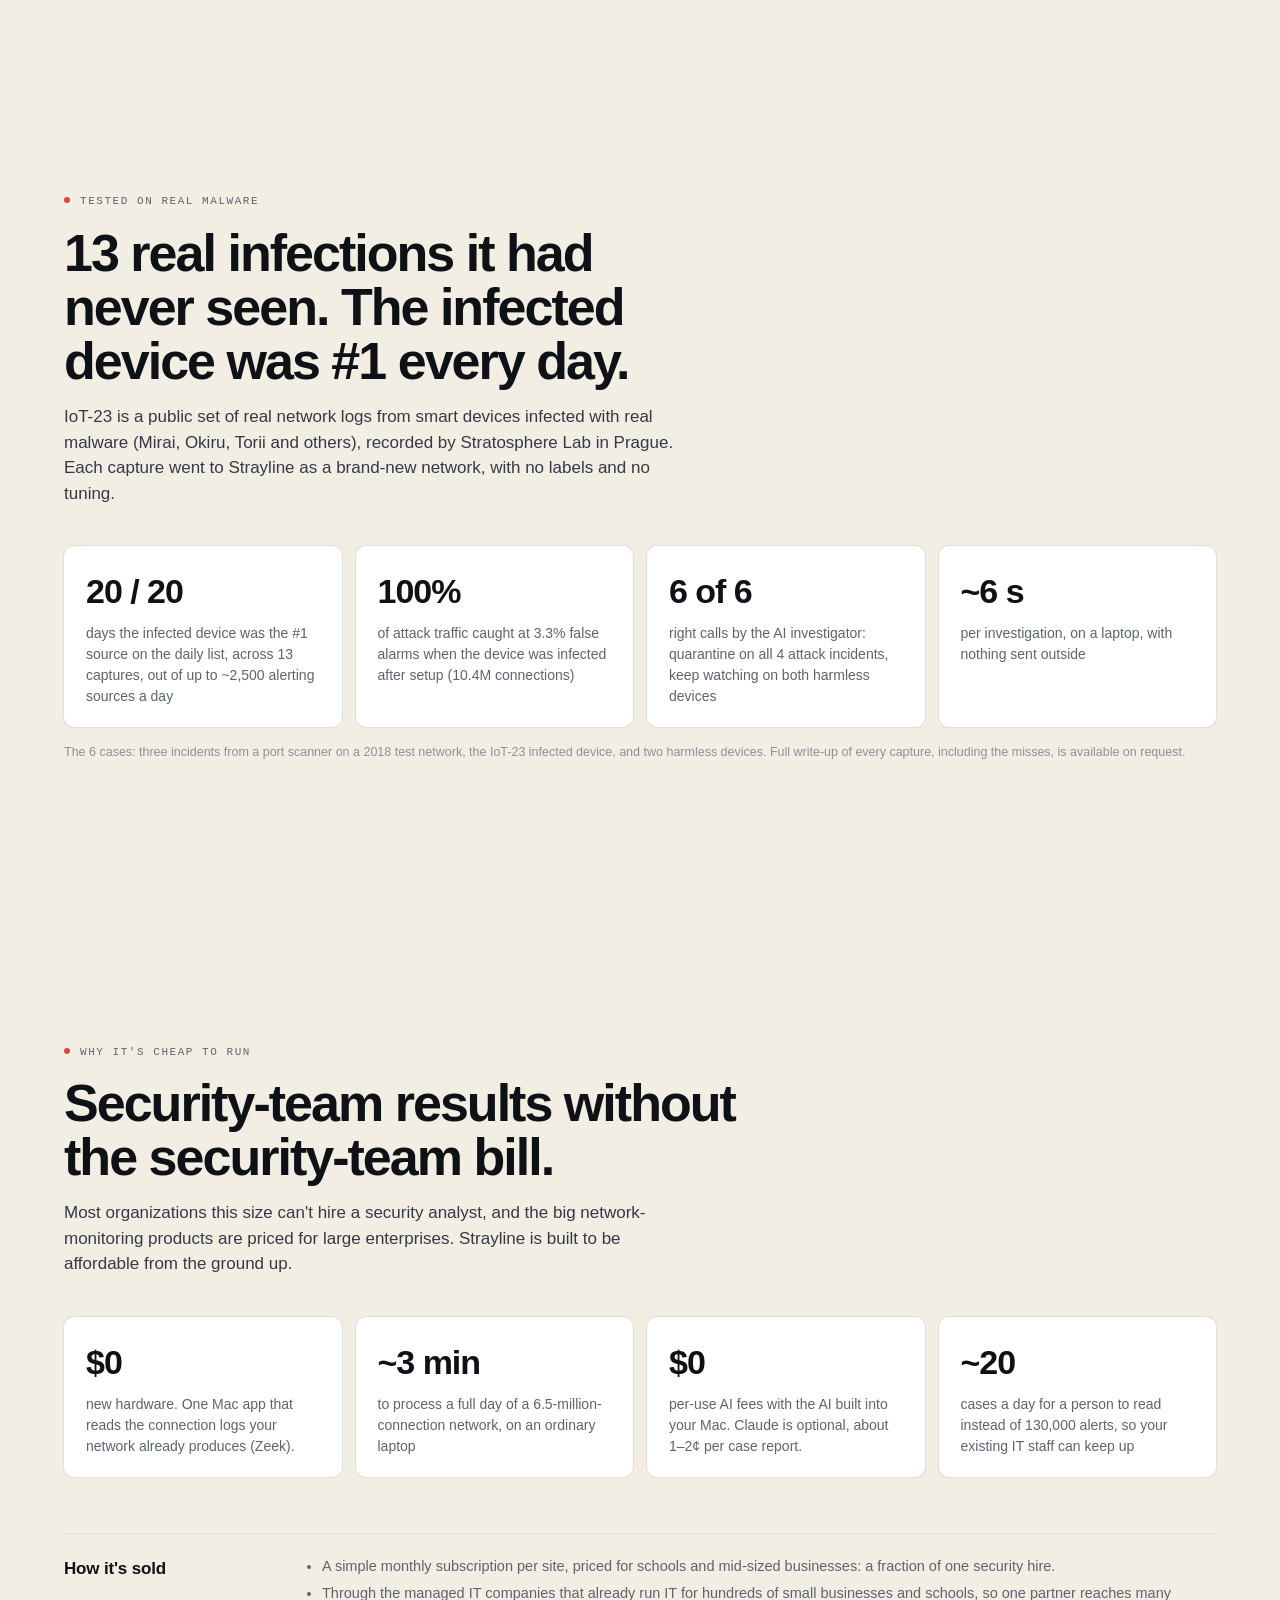
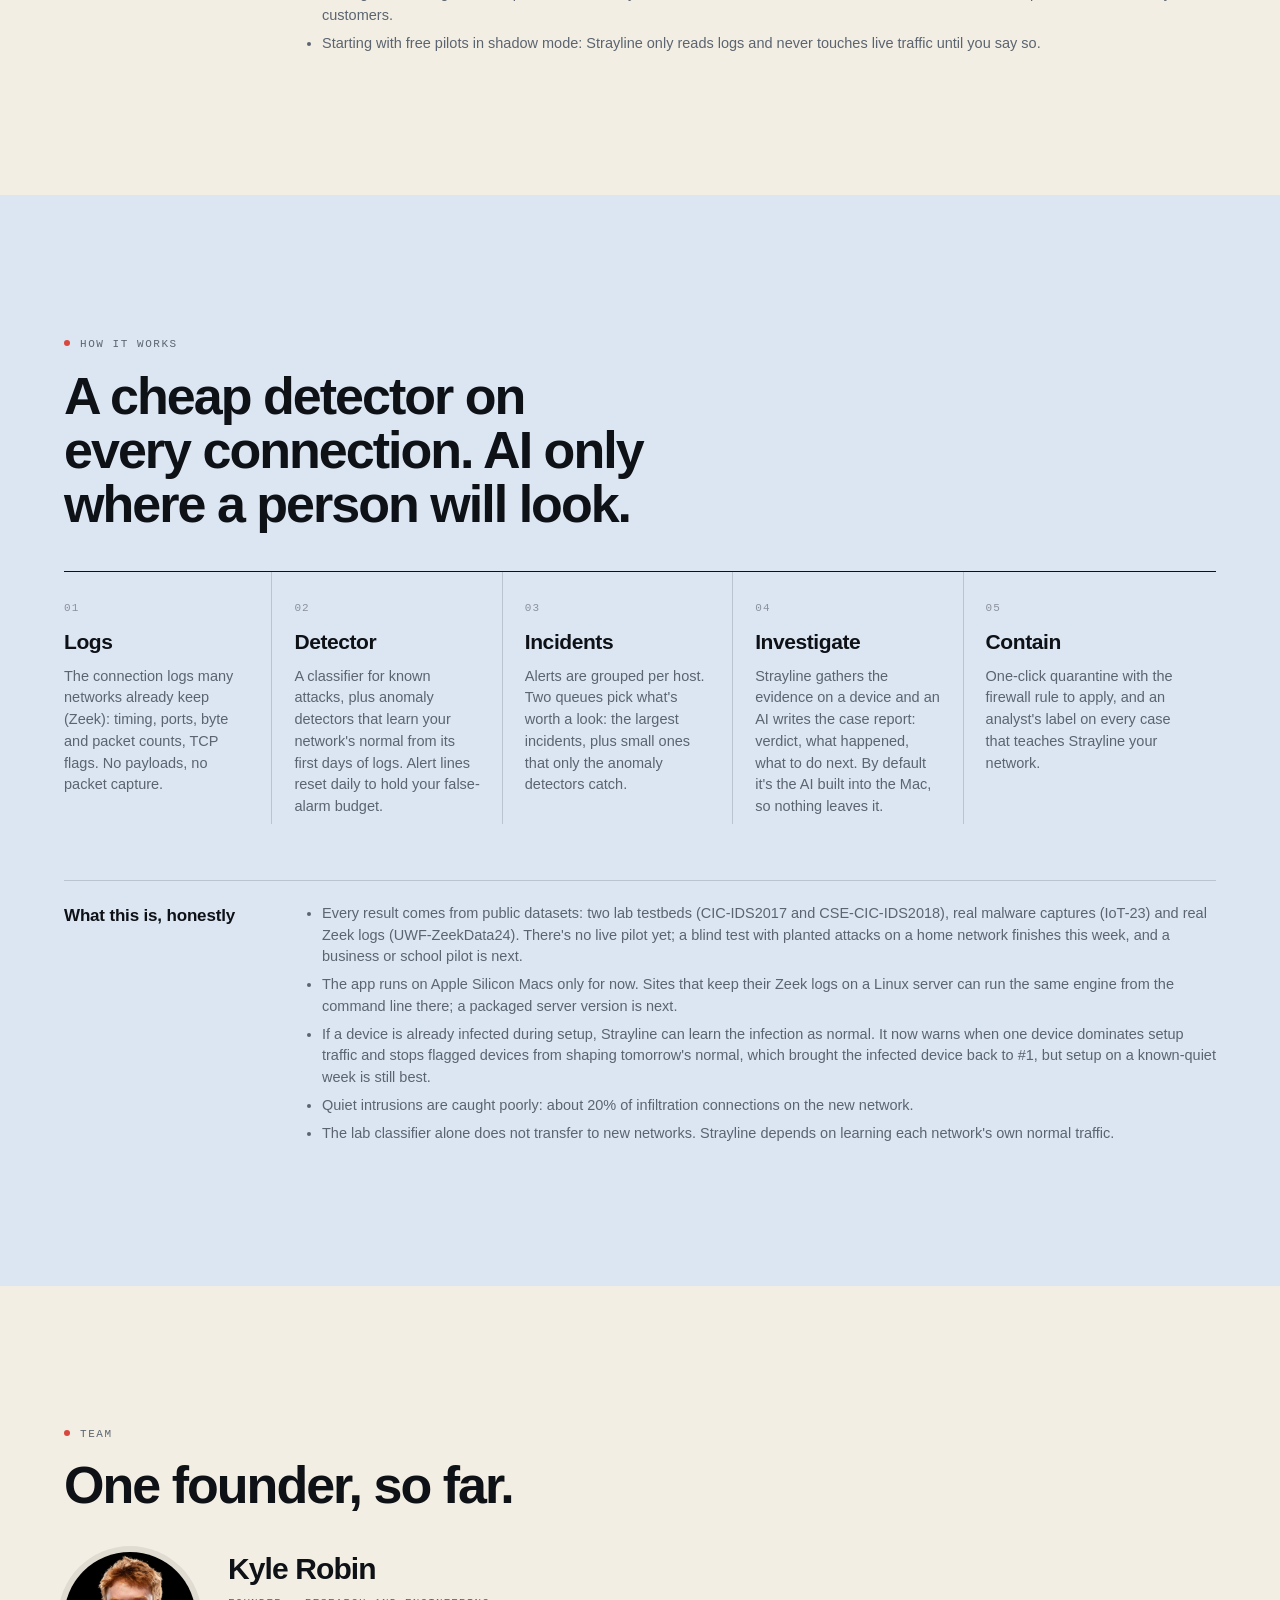
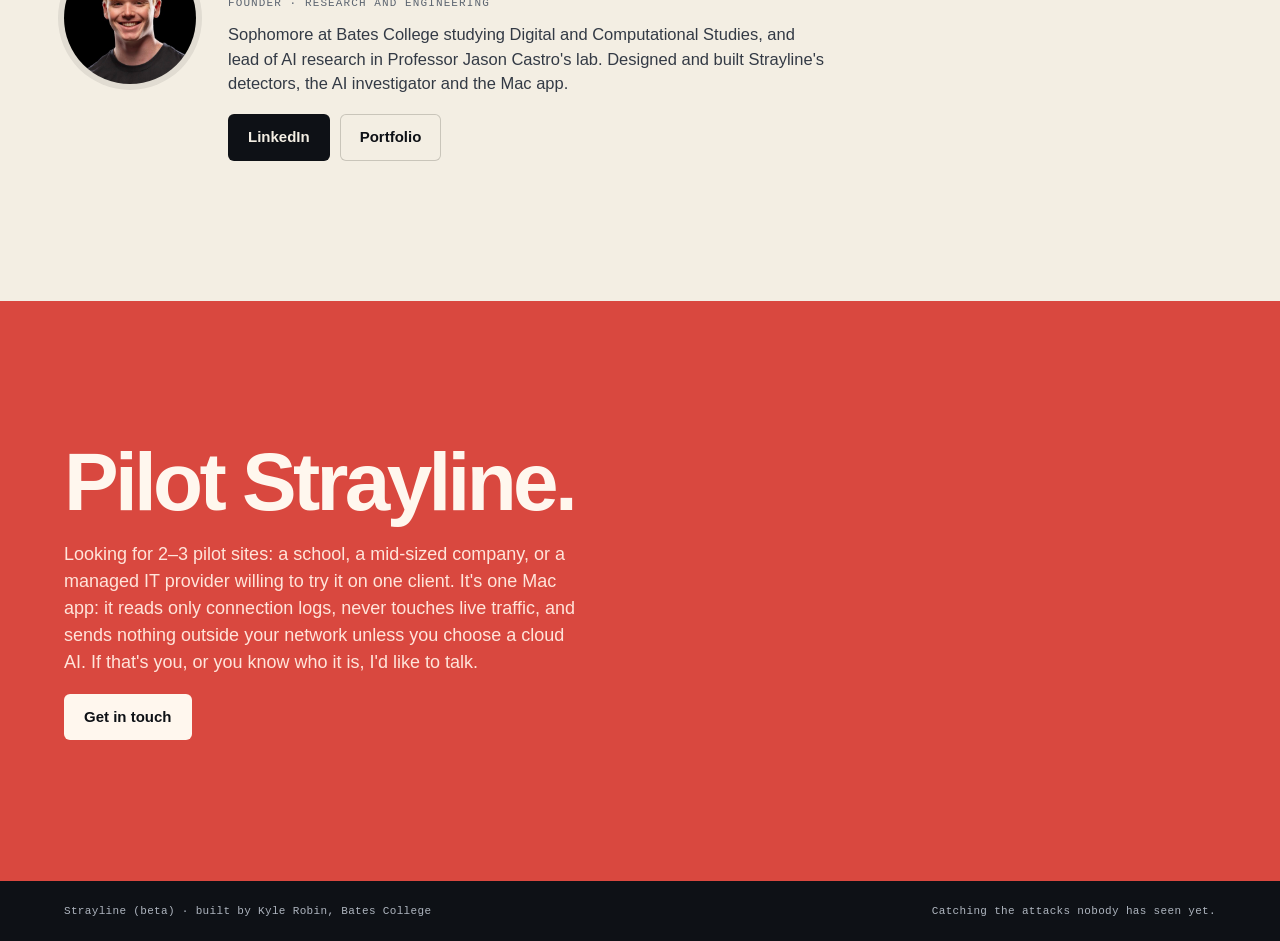
==== commit d4613763: "Update site" ====
--- a/index.html
+++ b/index.html
@@ -70,7 +70,6 @@
         <p class="eyebrow">02 · Two models, one line</p>
         <h2>One model learns the attacks we know. The other learns only what normal looks like.</h2>
         <p>The classifier catches known families. Anomaly detectors learn what normal looks like on <em>your</em> network, from your own logs, and flag anything that strays from it, whether or not it has a name.</p>
-        <p class="dim">Some attacks hug the line and slip past both. So we measure exactly which.</p>
       </article>
     </div>
 
@@ -97,8 +96,8 @@
         <p class="eyebrow">05 · Rank, then let agents read</p>
         <p class="big"><b>19</b> <span class="ok">3 / 3</span></p>
         <h2>escalated, with the real intrusion at top priority.</h2>
-        <p>A ranking step sends only 75 incidents to the AI: the 50 largest and 25 quiet ones. The triage agent escalates 19. All 3 top-priority escalations were the real intrusion: a compromised machine sweeping the network.</p>
-        <p class="dim">9 AI calls, about $0.30 for the whole day; sending the AI every incident took 133 calls. Agents saw pseudonymized hosts and no labels. On screen: every incident sent to the AI, plus a sample of the 1,176 held back.</p>
+        <p>A ranking step keeps a short list of 75 incidents: the 50 largest and 25 quiet ones. An AI read them and escalated 19; all 3 top-priority escalations were the real intrusion, a compromised machine sweeping the network.</p>
+        <p class="dim">On screen: every incident on the short list, plus a sample of the 1,176 held back. Hosts were pseudonymized.</p>
       </article>
     </div>
   </div>
@@ -185,47 +184,14 @@
   </div>
 </section>
 
-<!-- ───────── Live console ───────── -->
-<section class="sec" id="console">
-  <header class="sec-head reveal">
-    <p class="eyebrow">A campus-sized day, replayed</p>
-    <h2>6.5 million connections in. The real intrusion at the top.</h2>
-    <p>An earlier version of the console replaying a real Strayline v1 day on a loop: the 75 incidents the ranking sent to the AI, out of 1,251. Every incident card, triage decision and investigator report below is what the agents actually wrote. Click any incident to inspect it.</p>
-  </header>
-
-  <div class="con reveal" id="con">
-    <div class="con-bar">
-      <span class="dots"><i></i><i></i><i></i></span>
-      <strong>Strayline Console</strong>
-      <span class="tag">concept</span>
-      <span class="tag tag-blue">replay · v1 · a network it was not trained on · 2% false alarms</span>
-      <span class="clock" id="con-clock">13:48:41</span>
-    </div>
-    <div class="con-stats" id="con-stats"></div>
-    <div class="con-body">
-      <div class="con-queue">
-        <div class="pane-head"><span>Sent to the AI</span><span id="q-count">0 / 75</span></div>
-        <ol id="q"></ol>
-      </div>
-      <div class="con-detail" id="detail" aria-live="off"></div>
-    </div>
-    <div class="con-foot">
-      <div class="prog"><i id="con-prog"></i></div>
-      <span id="con-status">replaying</span>
-      <button class="link" id="con-toggle" type="button">Pause</button>
-    </div>
-  </div>
-  <p class="fine center">Hosts are pseudonymized. Ground truth was joined only after the agents finished.</p>
-</section>
-
 <!-- ───────── How it works ───────── -->
 <section class="sec" id="how">
   <header class="sec-head reveal">
     <p class="eyebrow">How it works</p>
-    <h2>A cheap detector on every flow. Agents only on incidents.</h2>
+    <h2>A cheap detector on every connection. AI only where a person will look.</h2>
   </header>
   <ol class="pipe reveal">
-    <li><h4>Logs</h4><p>The connection logs networks already keep (Zeek or NetFlow): timing, ports, byte and packet counts, TCP flags. No payloads, no packet capture.</p></li>
+    <li><h4>Logs</h4><p>The connection logs many networks already keep (Zeek): timing, ports, byte and packet counts, TCP flags. No payloads, no packet capture.</p></li>
     <li><h4>Detector</h4><p>A classifier for known attacks, plus anomaly detectors that learn your network's normal from its first days of logs. Alert lines reset daily to hold your false-alarm budget.</p></li>
     <li><h4>Incidents</h4><p>Alerts are grouped per host. Two queues pick what's worth a look: the largest incidents, plus small ones that only the anomaly detectors catch.</p></li>
     <li><h4>Investigate</h4><p>Strayline gathers the evidence on a device and an AI writes the case report: verdict, what happened, what to do next. By default it's the AI built into the Mac, so nothing leaves it.</p></li>
@@ -239,7 +205,6 @@
       <li>The app runs on Apple Silicon Macs only for now. Sites that keep their Zeek logs on a Linux server can run the same engine from the command line there; a packaged server version is next.</li>
       <li>If a device is already infected during setup, Strayline can learn the infection as normal. It now warns when one device dominates setup traffic and stops flagged devices from shaping tomorrow's normal, which brought the infected device back to #1, but setup on a known-quiet week is still best.</li>
       <li>Quiet intrusions are caught poorly: about 20% of infiltration connections on the new network.</li>
-      <li>Hiding one family at a time only tests attacks that already exist in the data. Some families are tiny (36 infiltration flows in 2017), so treat their rates as indicative.</li>
       <li>The lab classifier alone does not transfer to new networks. Strayline depends on learning each network's own normal traffic.</li>
     </ul>
   </div>
@@ -255,7 +220,7 @@
     <div class="bio">
       <h3>Kyle Robin</h3>
       <p class="role">Founder · research and engineering</p>
-      <p>Sophomore at Bates College studying Digital and Computational Studies, and lead of AI research in Professor Jason Castro's lab. Designed and built Strayline's detectors, the leave-one-family-out experiments behind the catchability map, and the agent layer.</p>
+      <p>Sophomore at Bates College studying Digital and Computational Studies, and lead of AI research in Professor Jason Castro's lab. Designed and built Strayline's detectors, the AI investigator and the Mac app.</p>
       <div class="cta-row">
         <a class="btn" href="https://www.linkedin.com/in/kyle-robin-931415425" target="_blank" rel="noopener">LinkedIn</a>
         <a class="btn btn-ghost" href="https://krobin2005.github.io/myportfolio" target="_blank" rel="noopener">Portfolio</a>
@@ -279,9 +244,8 @@
   <span>Catching the attacks nobody has seen yet.</span>
 </footer>
 
-<script src="data/replay.js?v=202611231124"></script>
-<script src="js/stream.js?v=202611231124"></script>
-<script src="js/console.js?v=202611231124"></script>
-<script src="js/main.js?v=202611231124"></script>
+<script src="data/replay.js?v=202611262040"></script>
+<script src="js/stream.js?v=202611262040"></script>
+<script src="js/main.js?v=202611262040"></script>
 </body>
 </html>
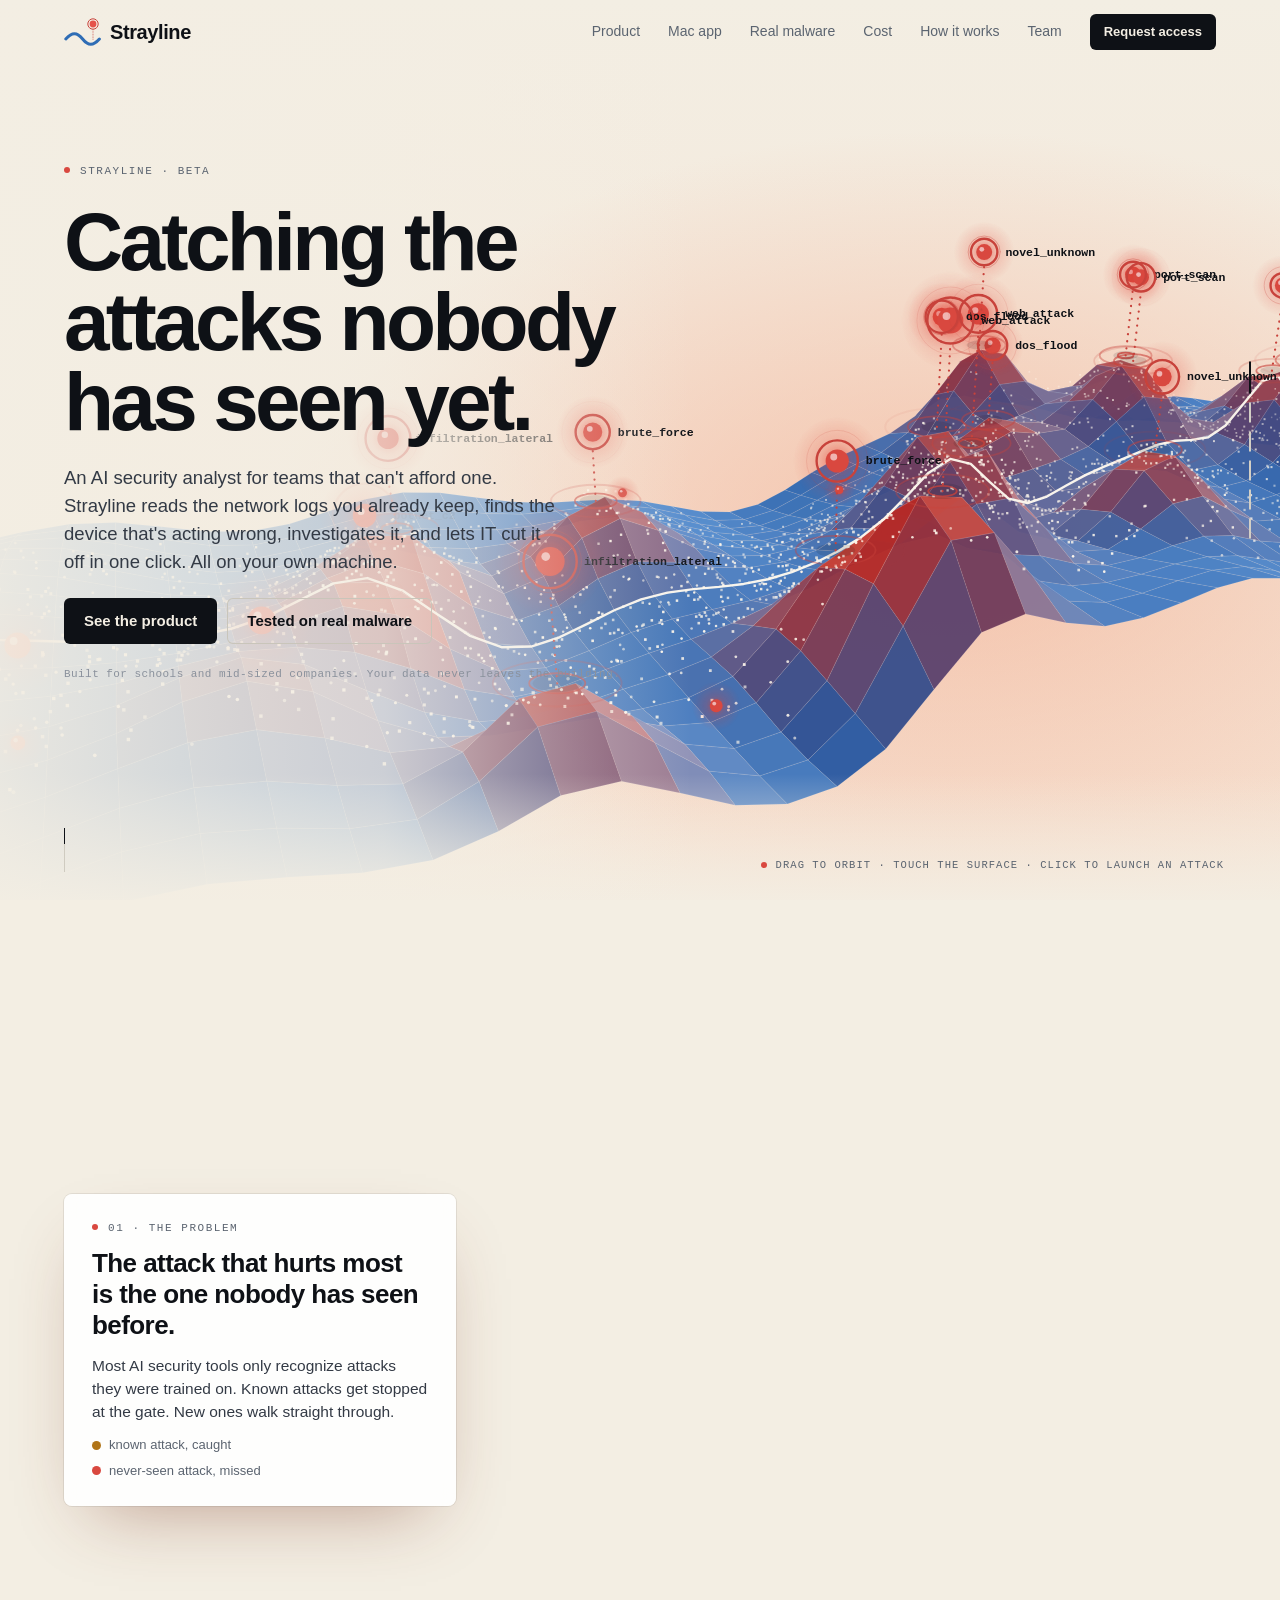
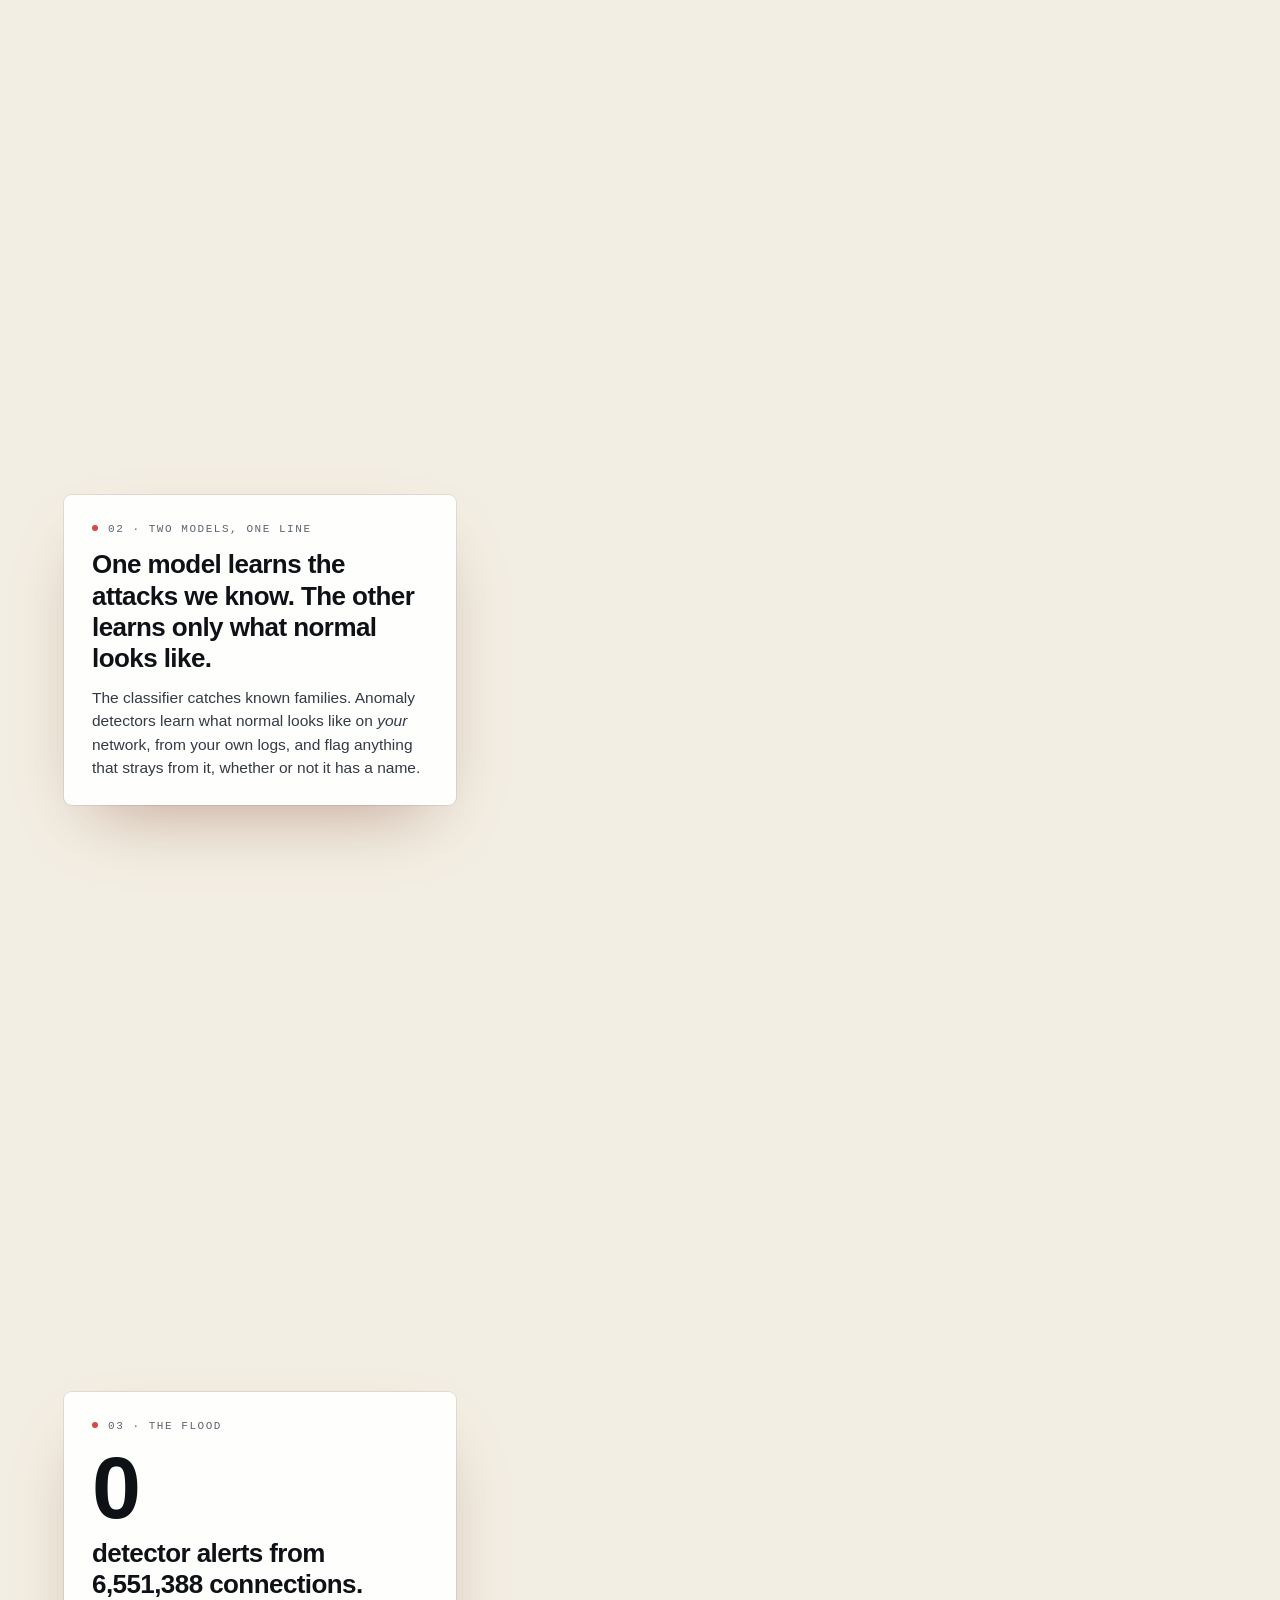
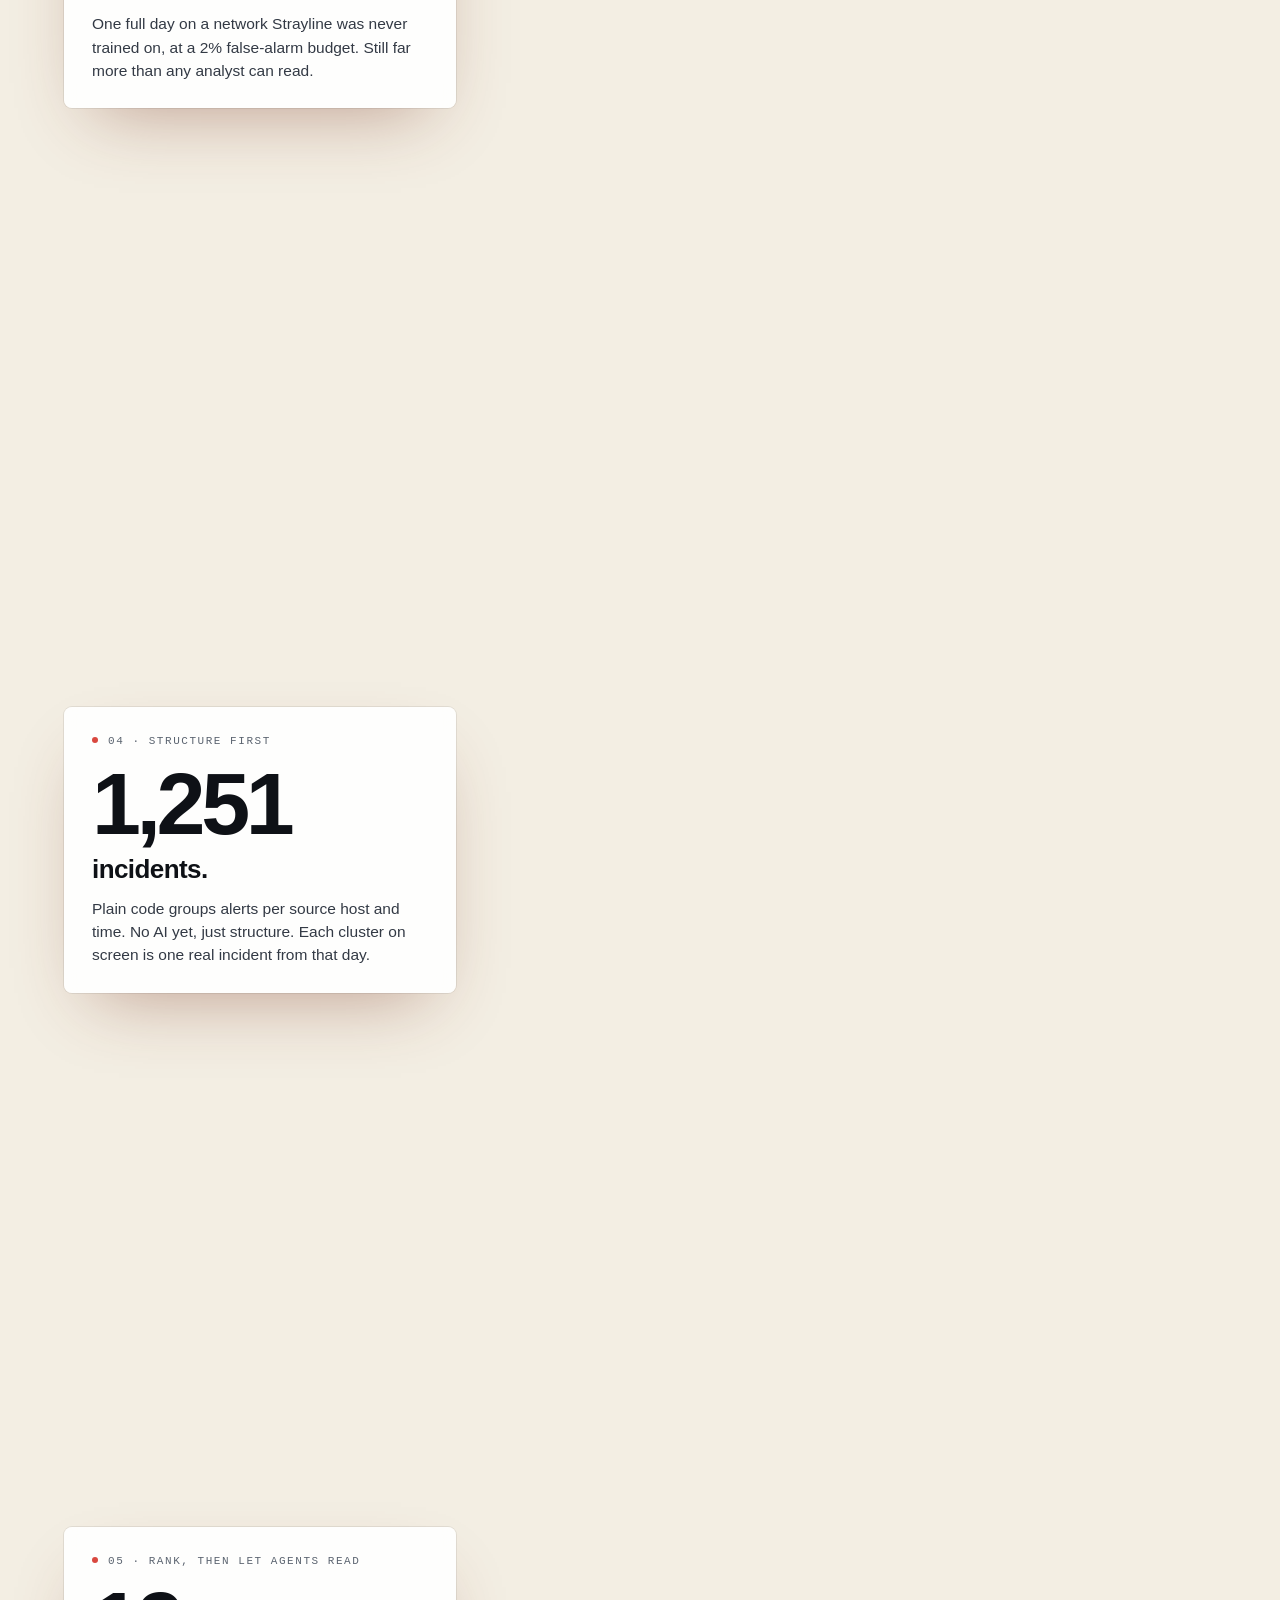
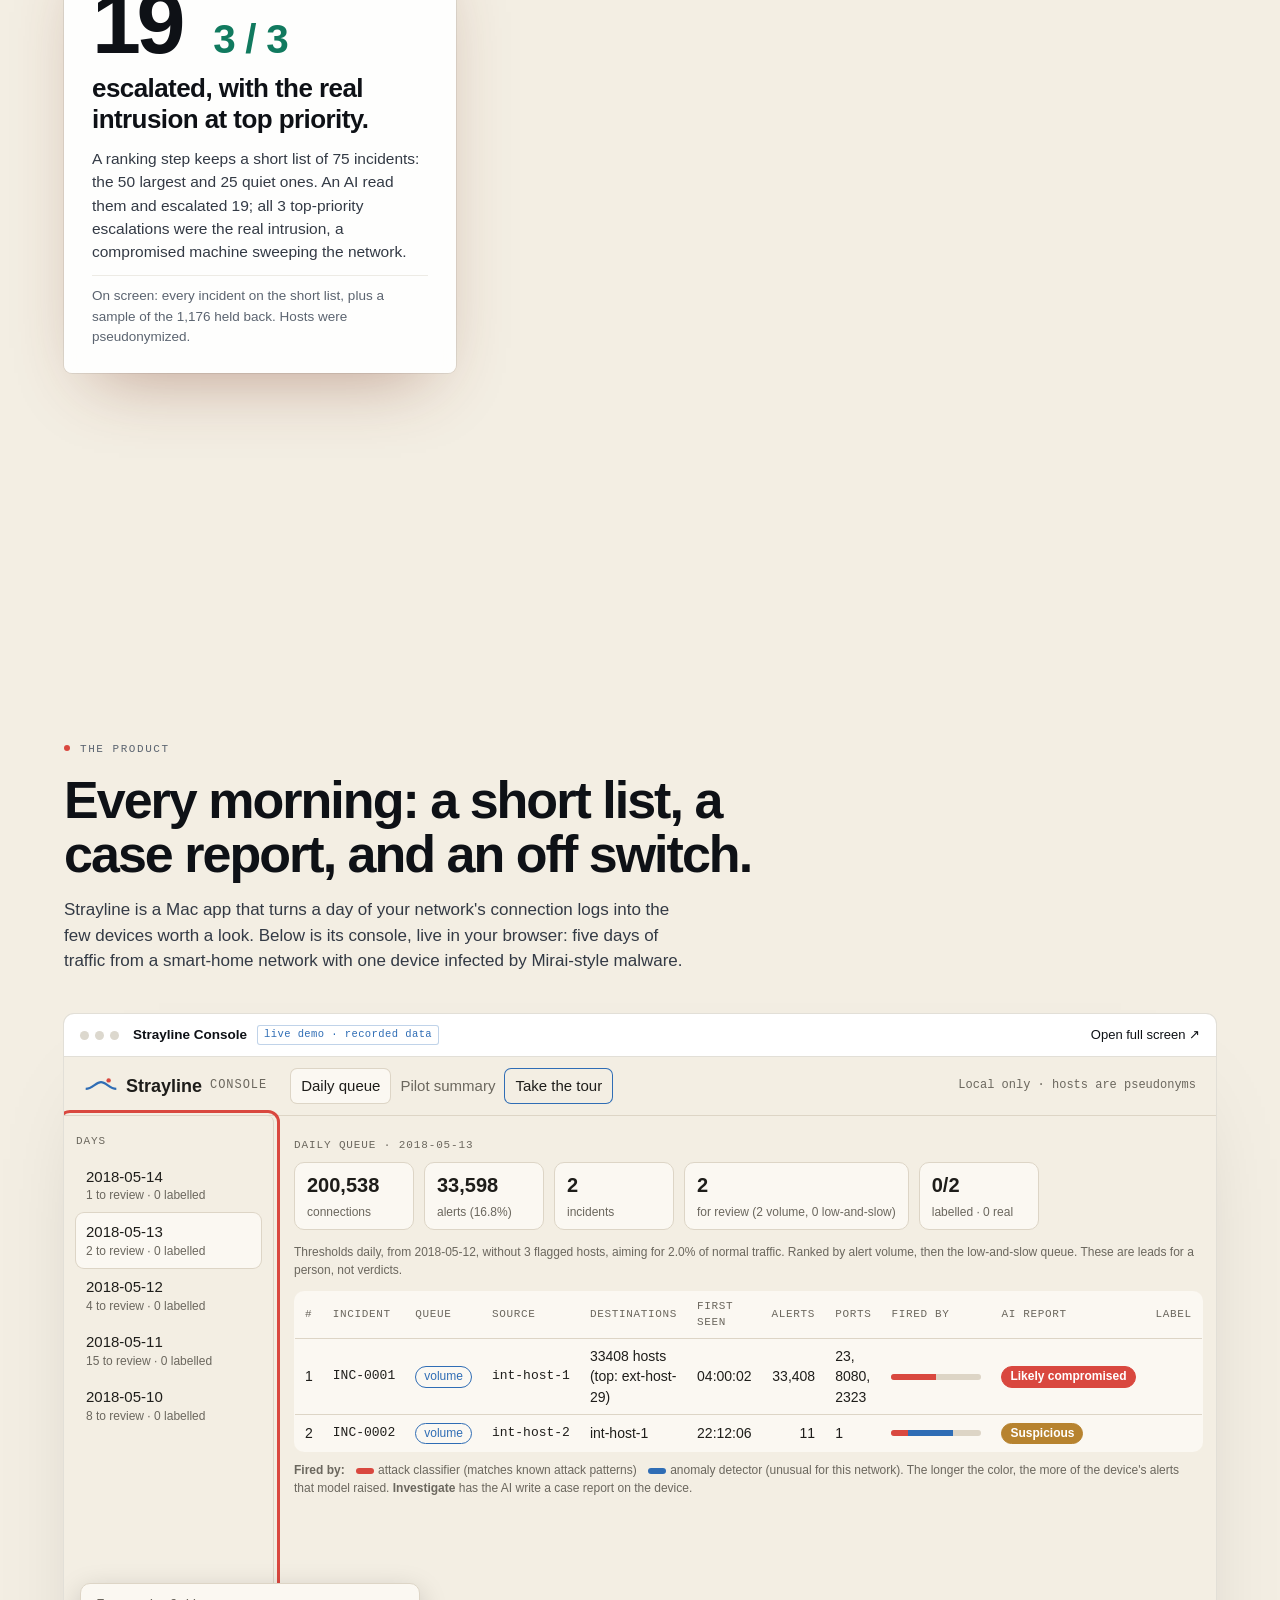
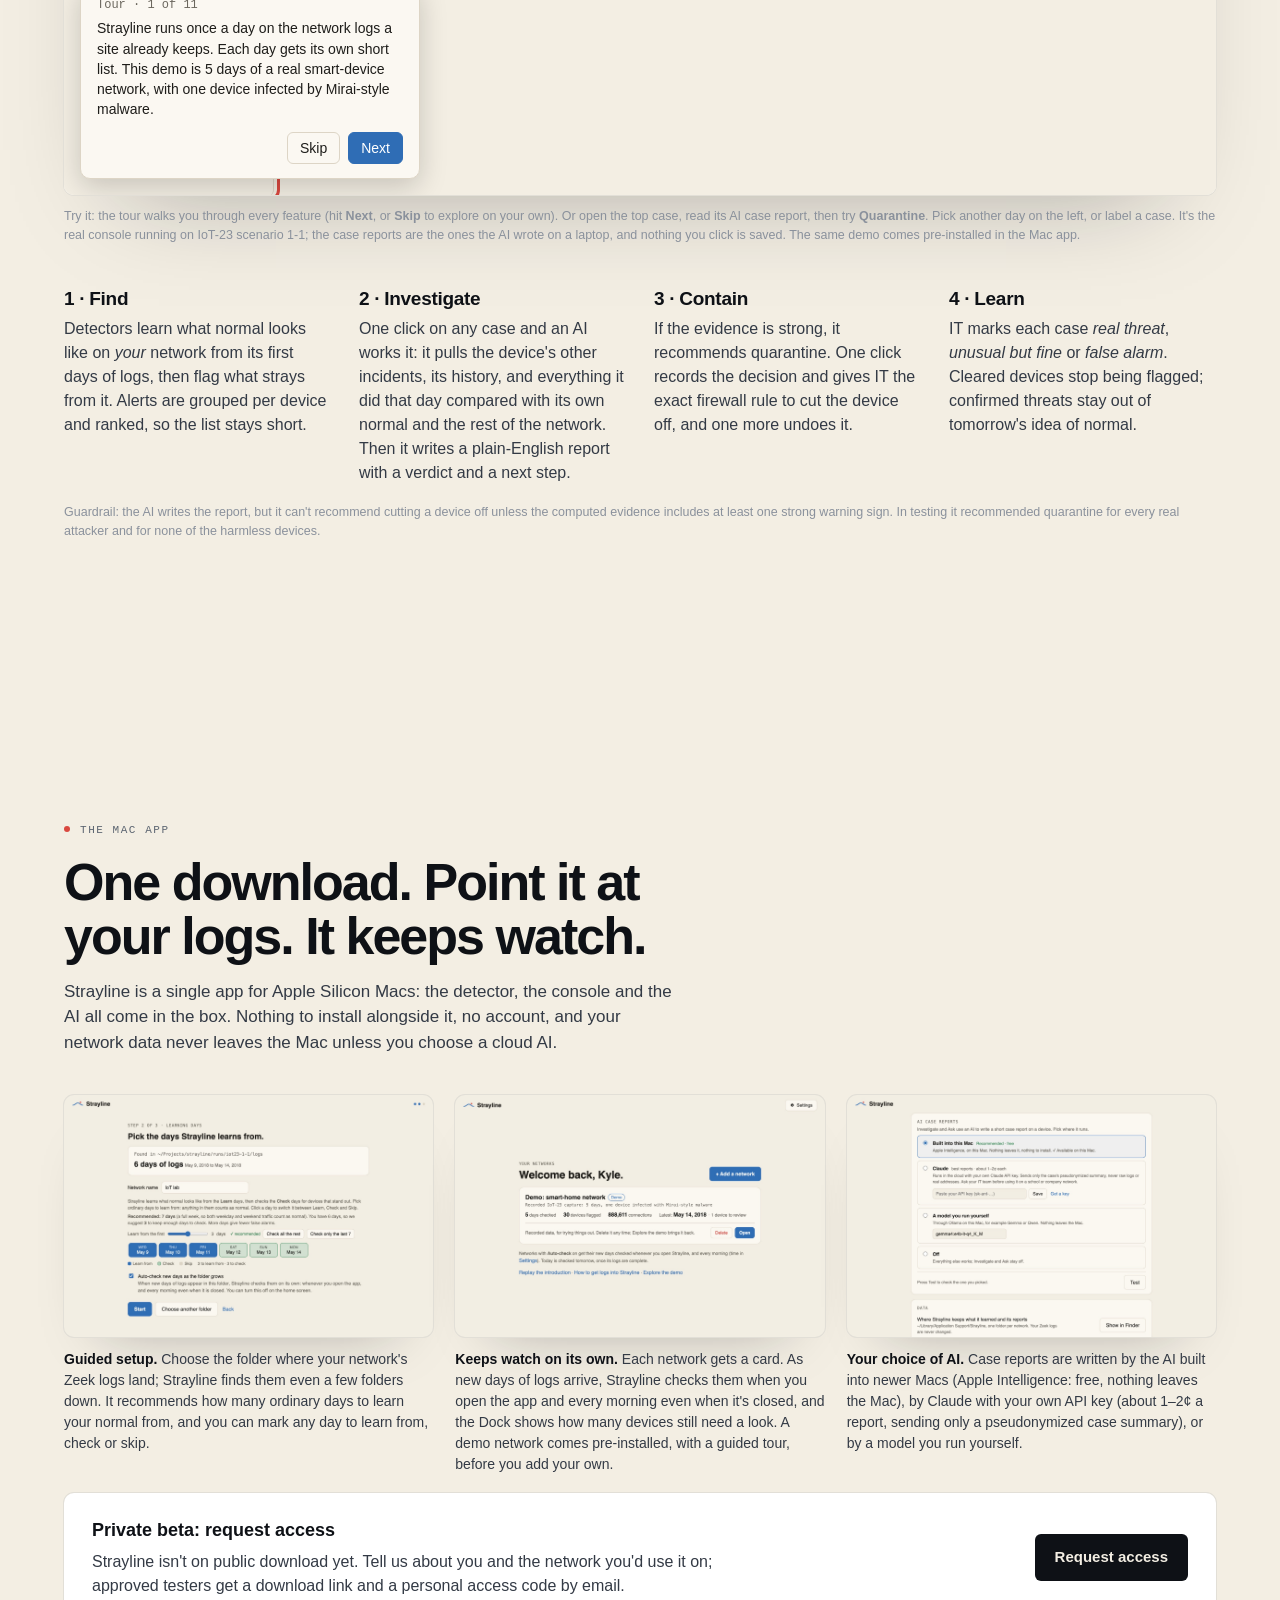
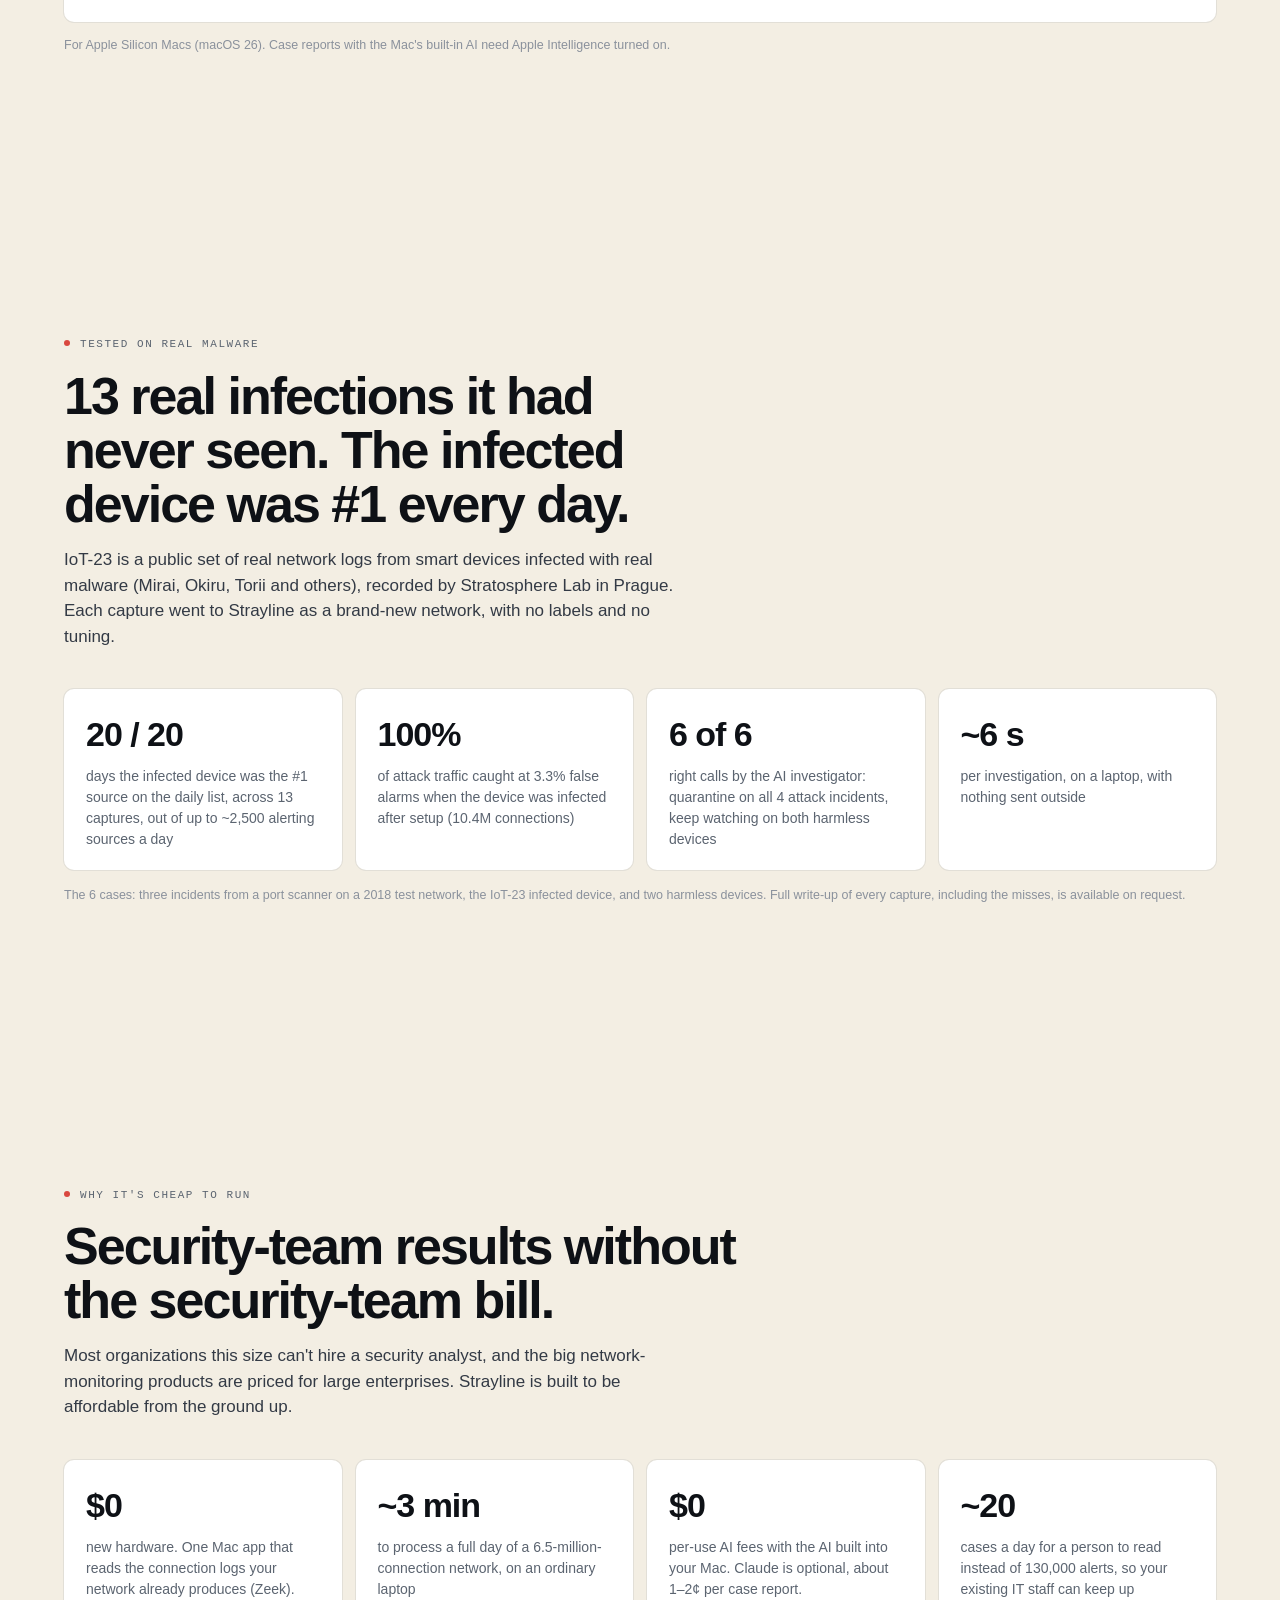
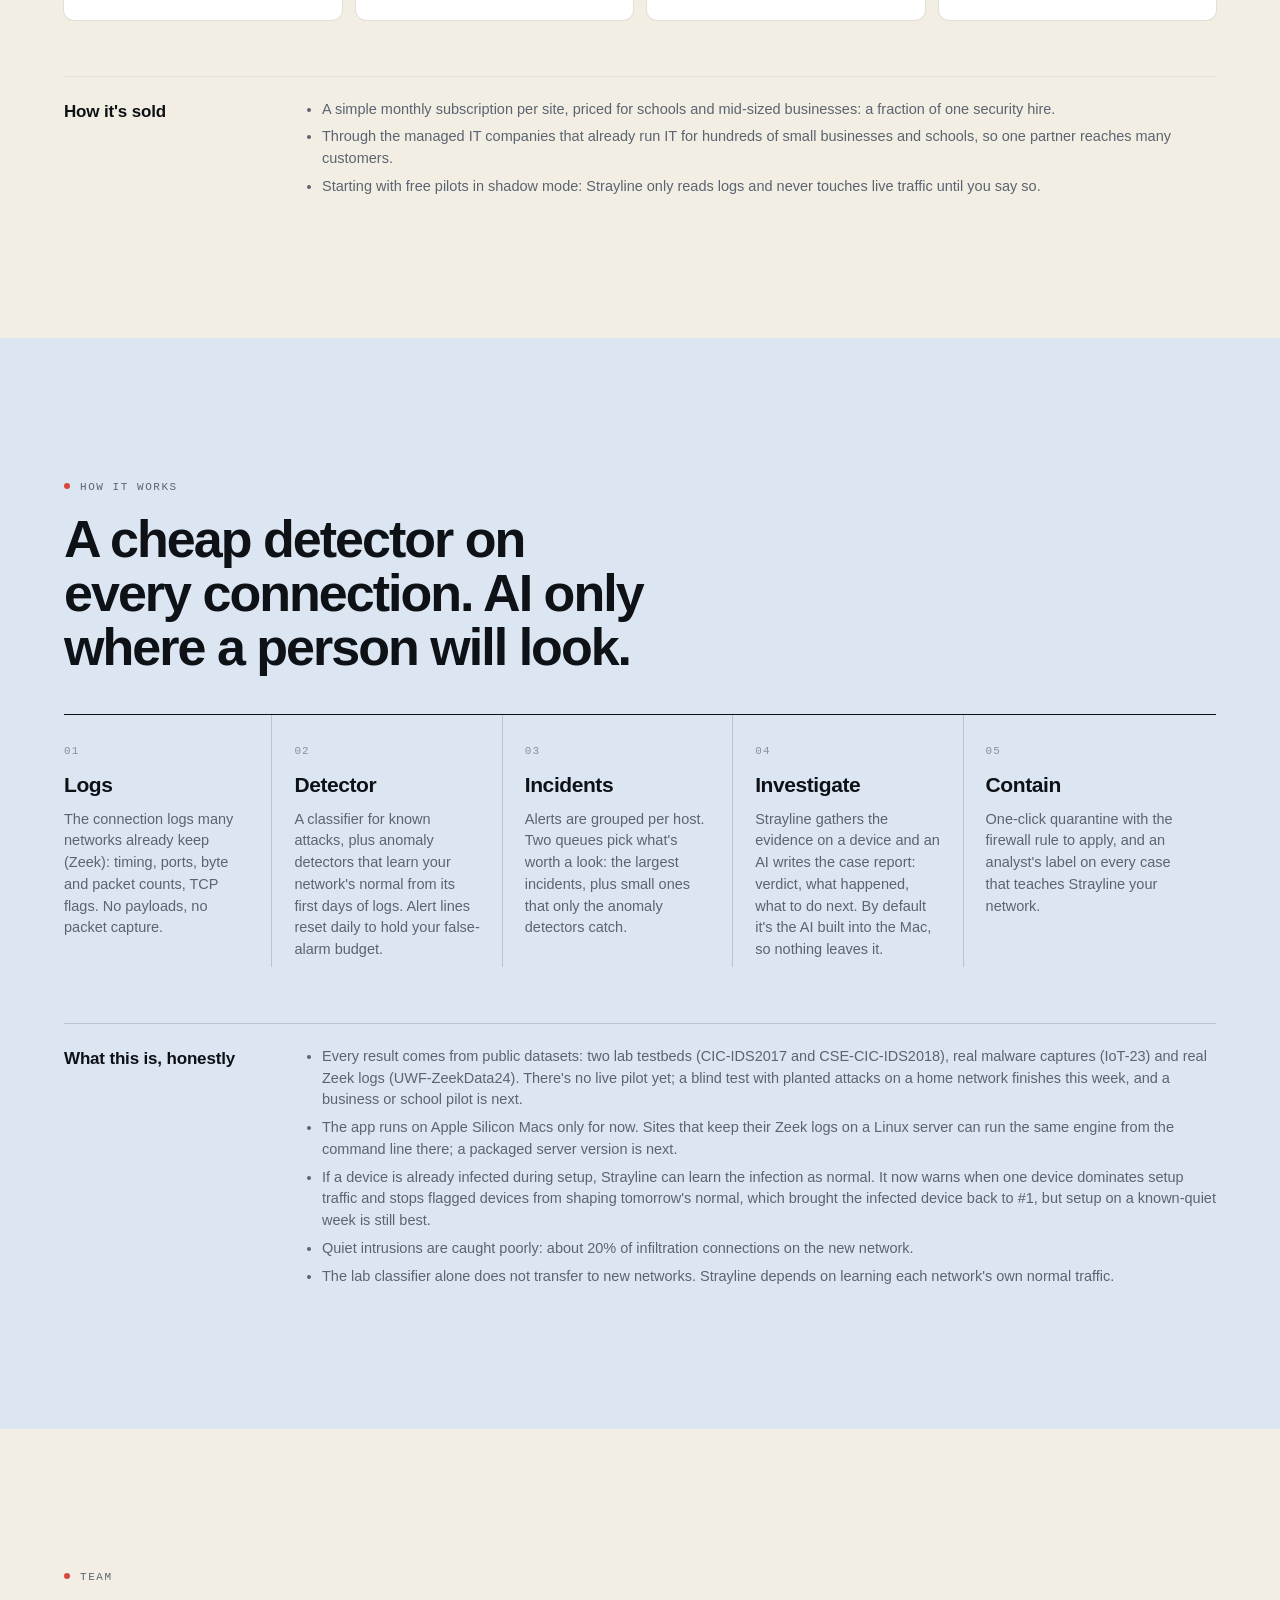
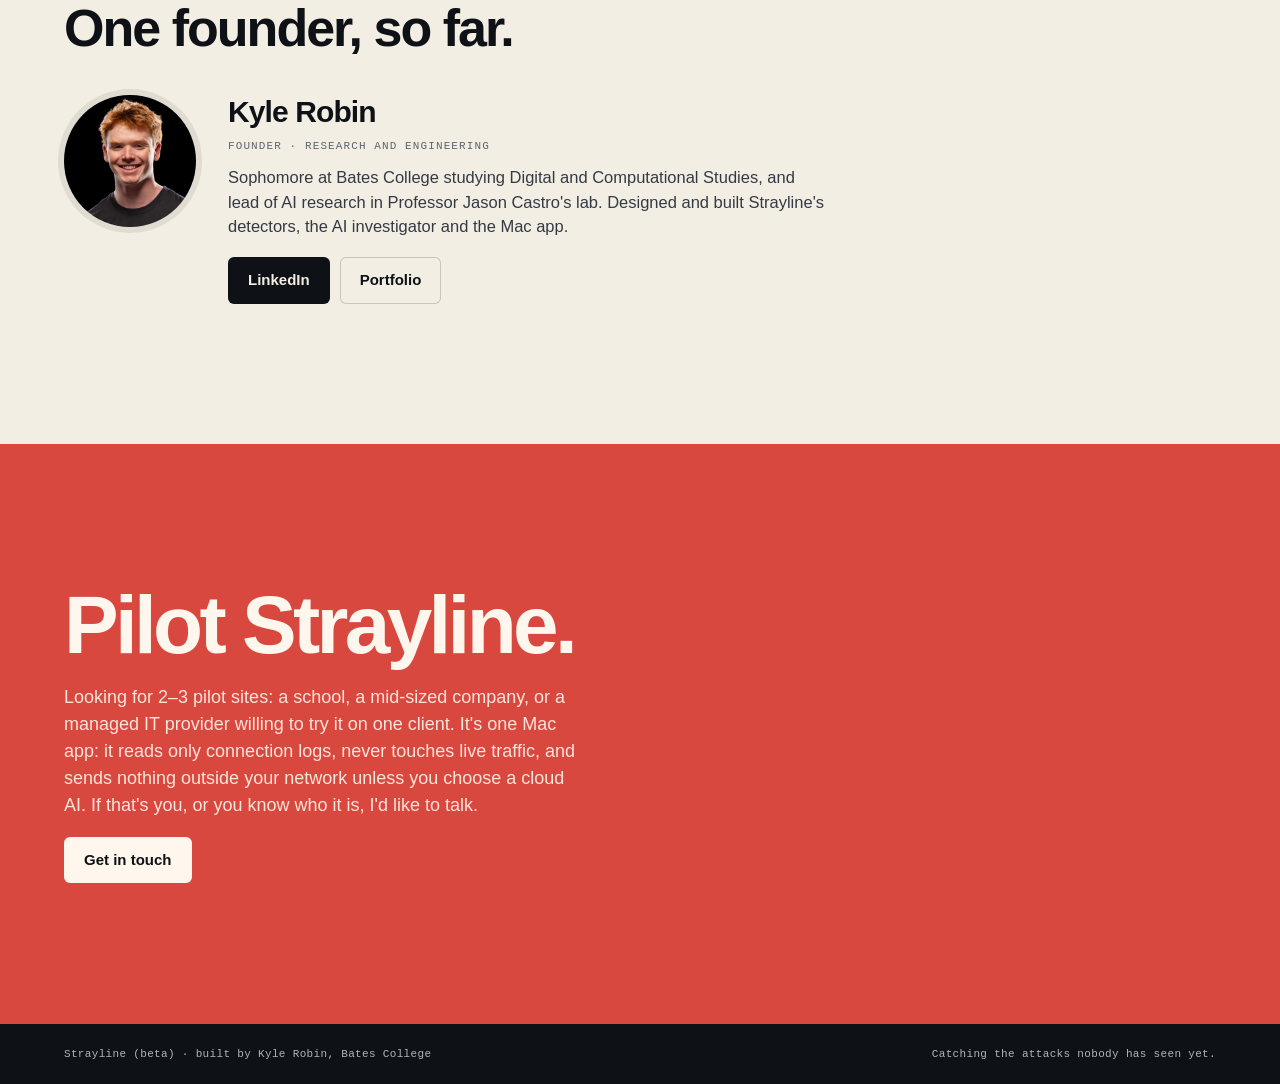
==== commit 4c7fdd87: "Update site" ====
--- a/index.html
+++ b/index.html
@@ -7,7 +7,7 @@
 <meta name="description" content="Strayline is an AI security analyst for schools and mid-sized companies: it reads the network logs you already keep, finds the device that's acting wrong, investigates it and lets IT cut it off. It's one Mac app that runs on your own machine.">
 <meta name="theme-color" content="#F3EEE3">
 <link rel="icon" href="assets/mark.svg" type="image/svg+xml">
-<link rel="stylesheet" href="styles.css?v=202611262039">
+<link rel="stylesheet" href="styles.css?v=202611262048">
 </head>
 <body>
 
@@ -23,7 +23,7 @@
     <a href="#cost">Cost</a>
     <a href="#how">How it works</a>
     <a href="#team">Team</a>
-    <a class="btn btn-sm" data-contact href="#contact">Pilot it</a>
+    <a class="btn btn-sm" href="#access">Request access</a>
   </div>
 </nav>
 
@@ -142,7 +142,14 @@
     <figure><img src="assets/app-ai.jpg" alt="Settings: choose where the AI that writes case reports runs" loading="lazy" width="1600" height="1047">
       <figcaption><b>Your choice of AI.</b> Case reports are written by the AI built into newer Macs (Apple Intelligence: free, nothing leaves the Mac), by Claude with your own API key (about 1–2¢ a report, sending only a pseudonymized case summary), or by a model you run yourself.</figcaption></figure>
   </div>
-  <p class="fine">Beta for macOS 26 on Apple Silicon; Apple Intelligence case reports need it turned on. The app isn't on public download yet: <a href="#contact" data-contact>get in touch</a> for a copy for a pilot.</p>
+  <div class="access reveal" id="access">
+    <div>
+      <h3>Private beta: request access</h3>
+      <p>Strayline isn't on public download yet. Tell us about you and the network you'd use it on; approved testers get a download link and a personal access code by email.</p>
+    </div>
+    <a class="btn" href="https://docs.google.com/forms/d/e/1FAIpQLSerDkXrrBnWQSikuMld7OXW2HN_gZHTS8qkyjh9gA5aHUESHg/viewform" target="_blank" rel="noopener">Request access</a>
+  </div>
+  <p class="fine">For Apple Silicon Macs (macOS 26). Case reports with the Mac's built-in AI need Apple Intelligence turned on.</p>
 </section>
 
 <!-- ───────── Real malware ───────── -->
--- a/styles.css
+++ b/styles.css
@@ -335,3 +335,9 @@
 .shots figcaption { font-size: 14px; color: var(--body); line-height: 1.5; }
 .shots figcaption b { color: var(--ink); }
 @media (max-width: 900px) { .shots { grid-template-columns: 1fr; } }
+
+.access { display: flex; align-items: center; justify-content: space-between; gap: 24px; padding: 24px 28px; margin: 10px 0 14px;
+  border-radius: 10px; background: var(--surface); box-shadow: 0 0 0 1px var(--rule); }
+.access h3 { margin: 0 0 6px; font-size: 18px; }
+.access p { margin: 0; color: var(--body); max-width: 640px; }
+@media (max-width: 700px) { .access { flex-direction: column; align-items: flex-start; } }
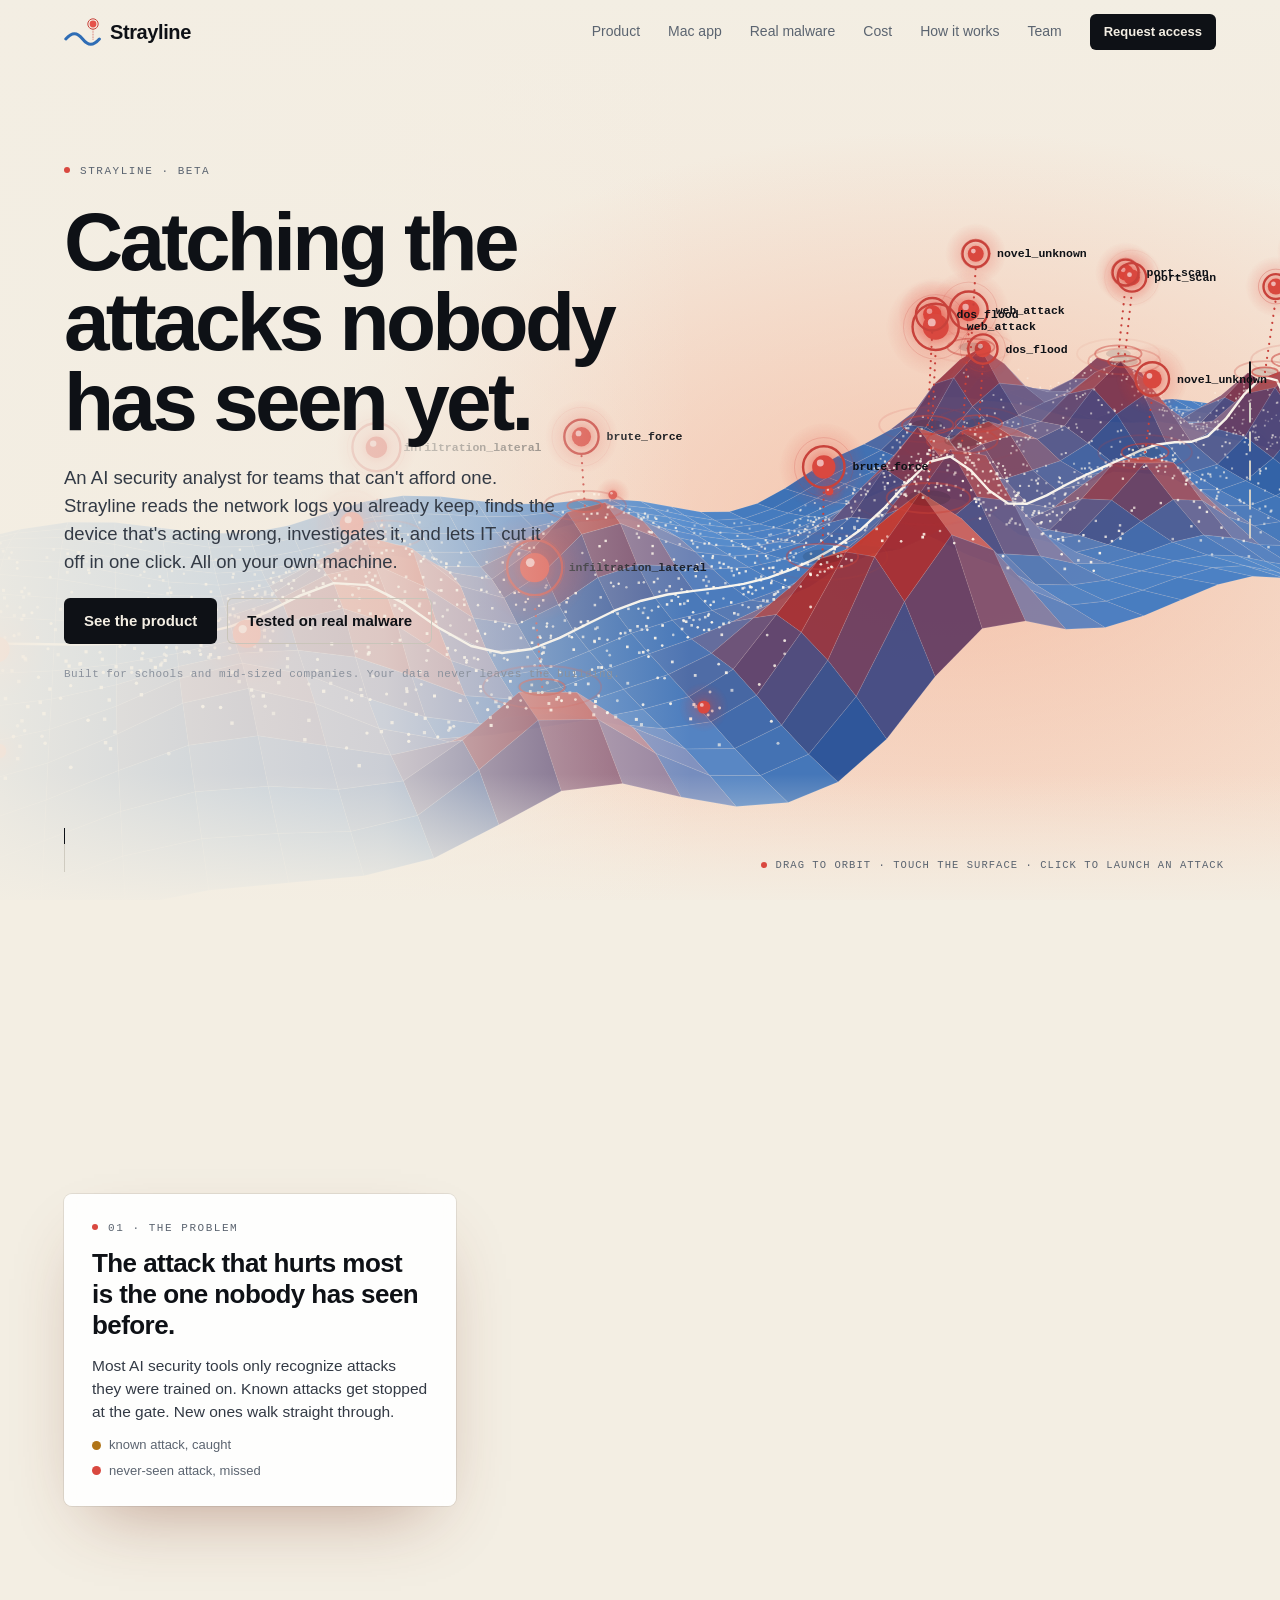
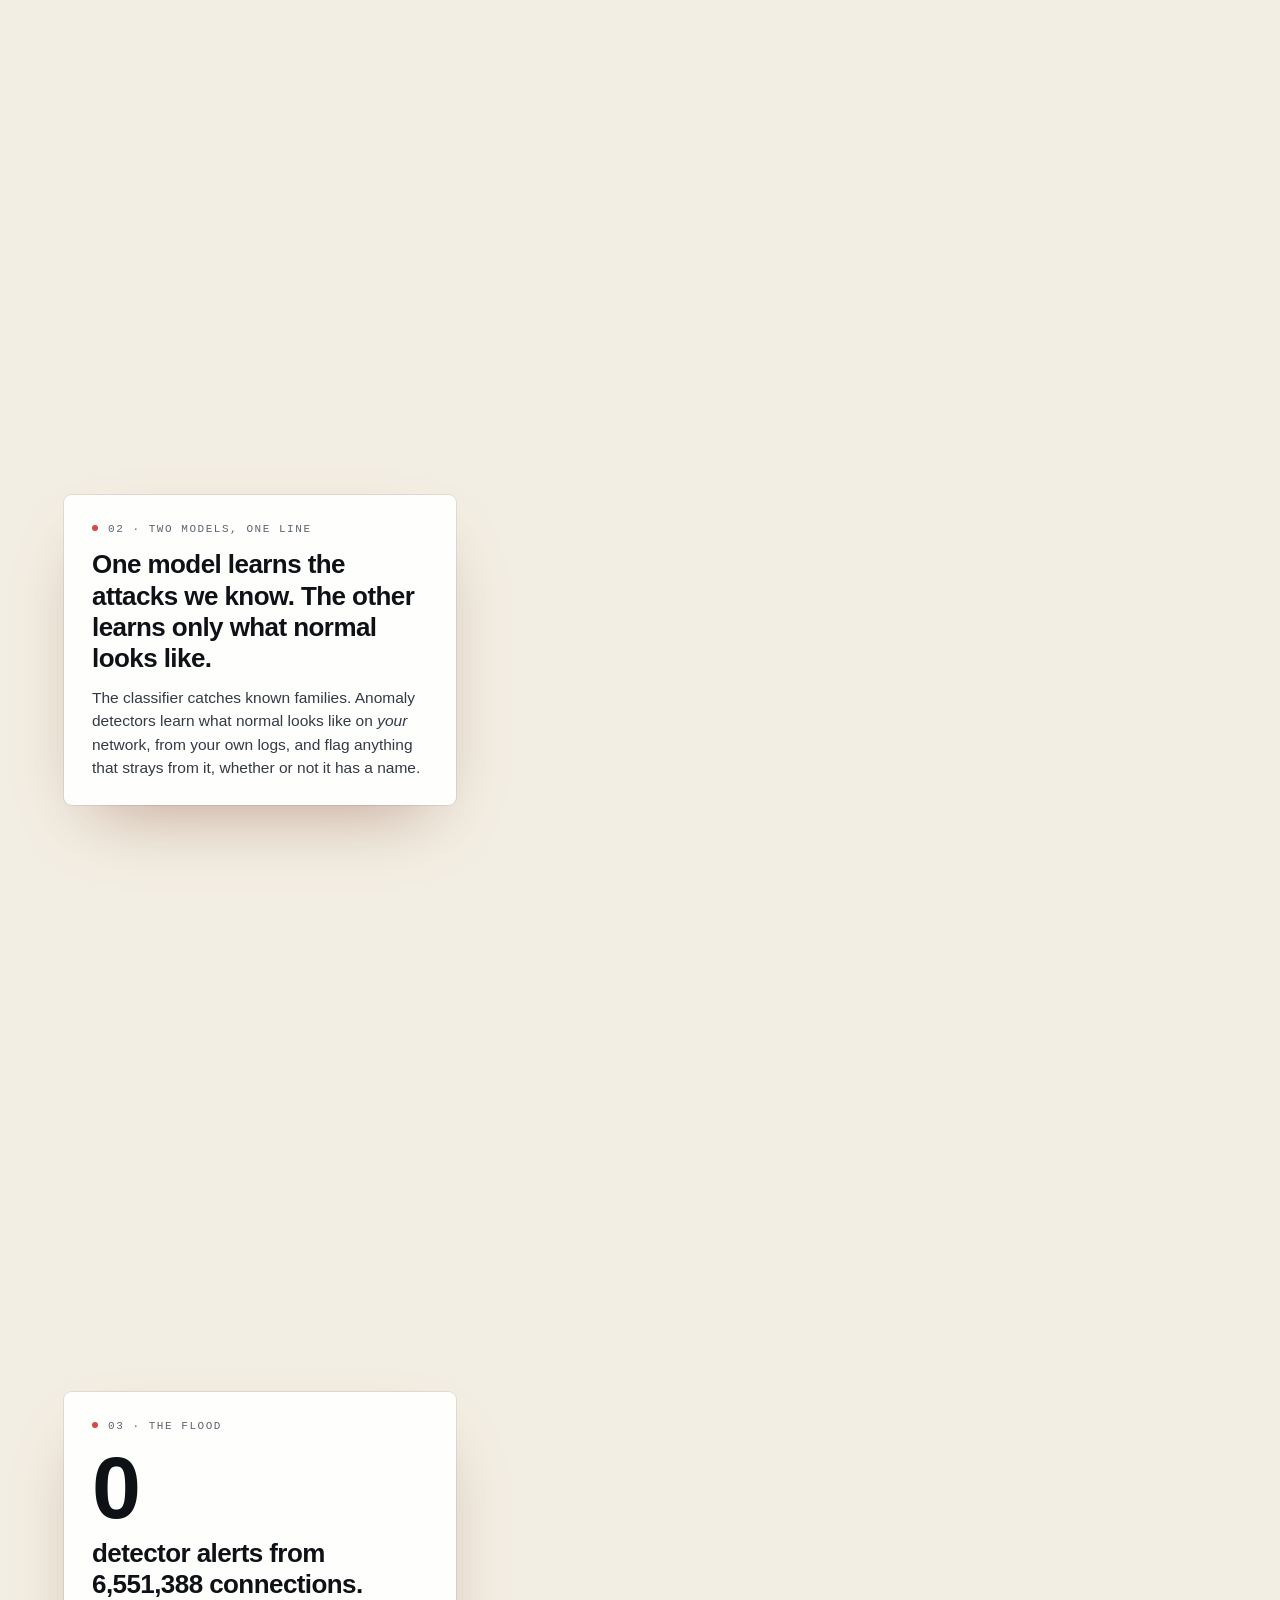
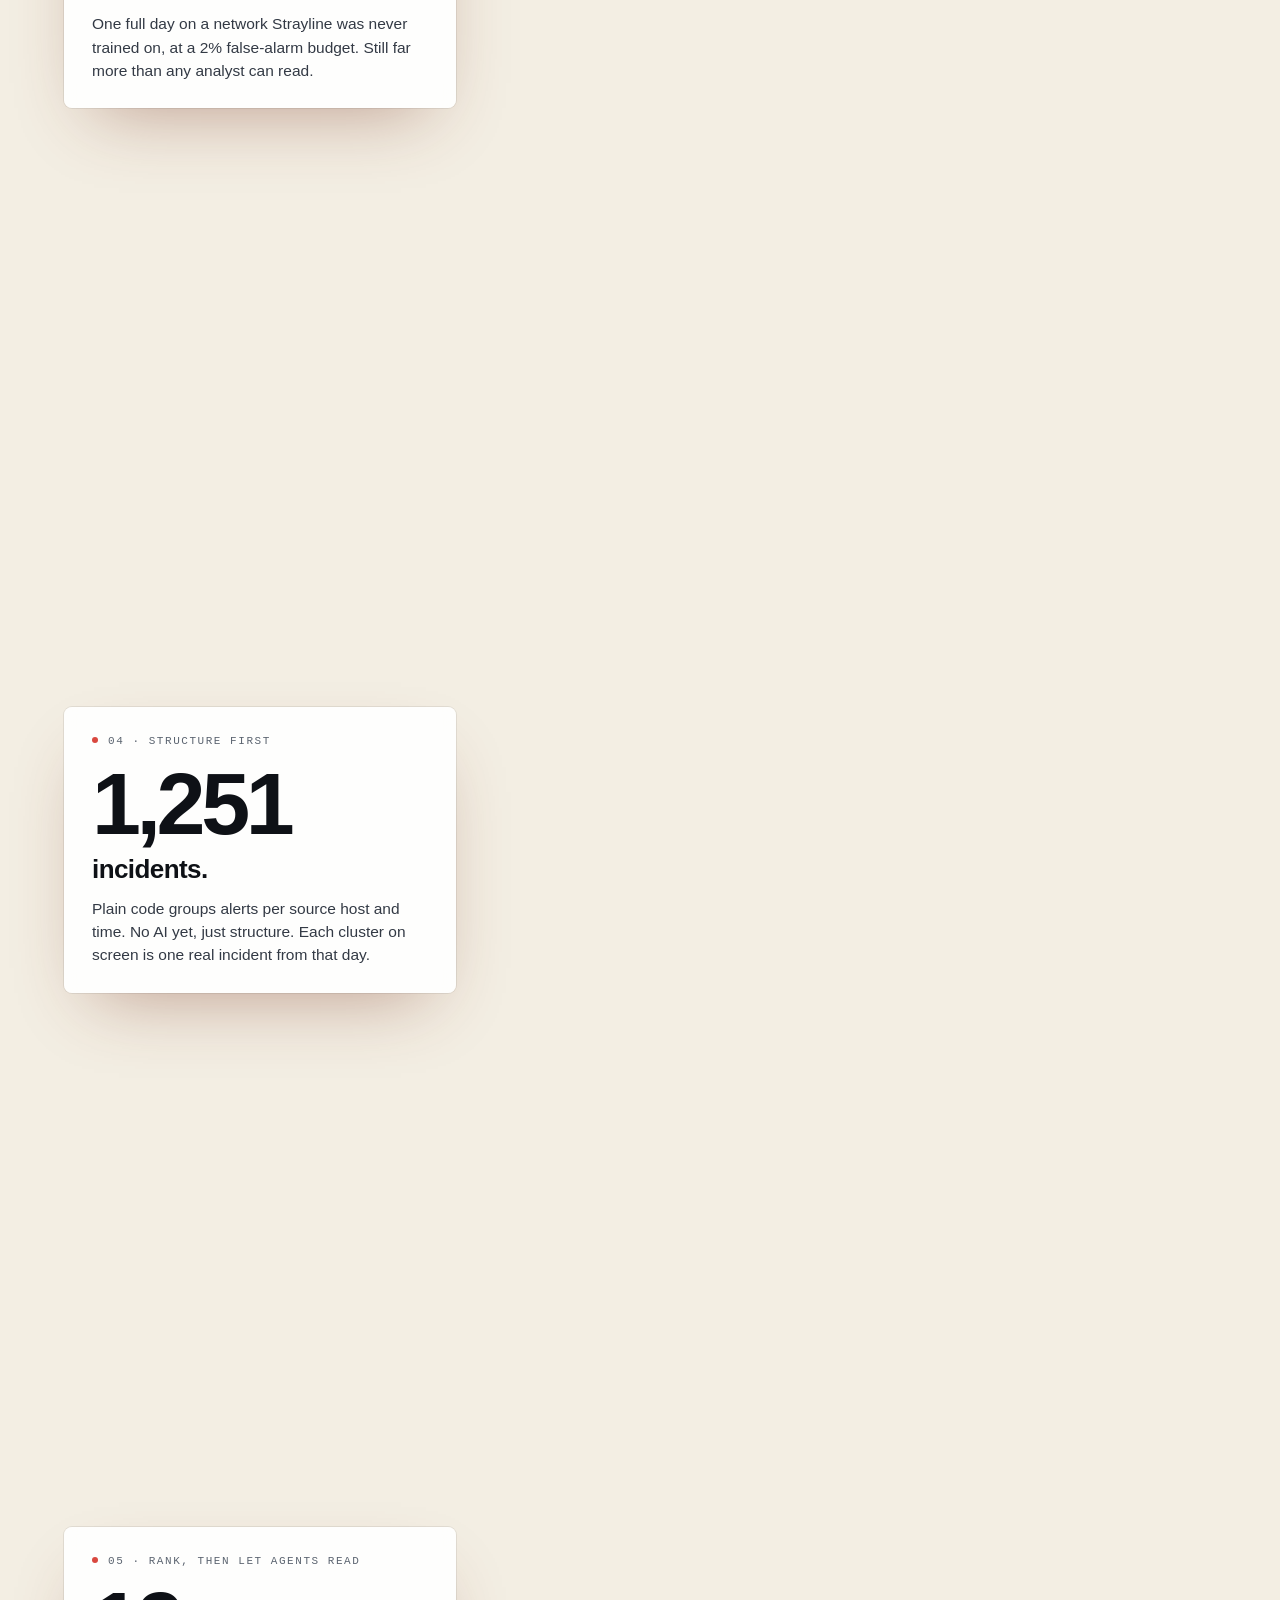
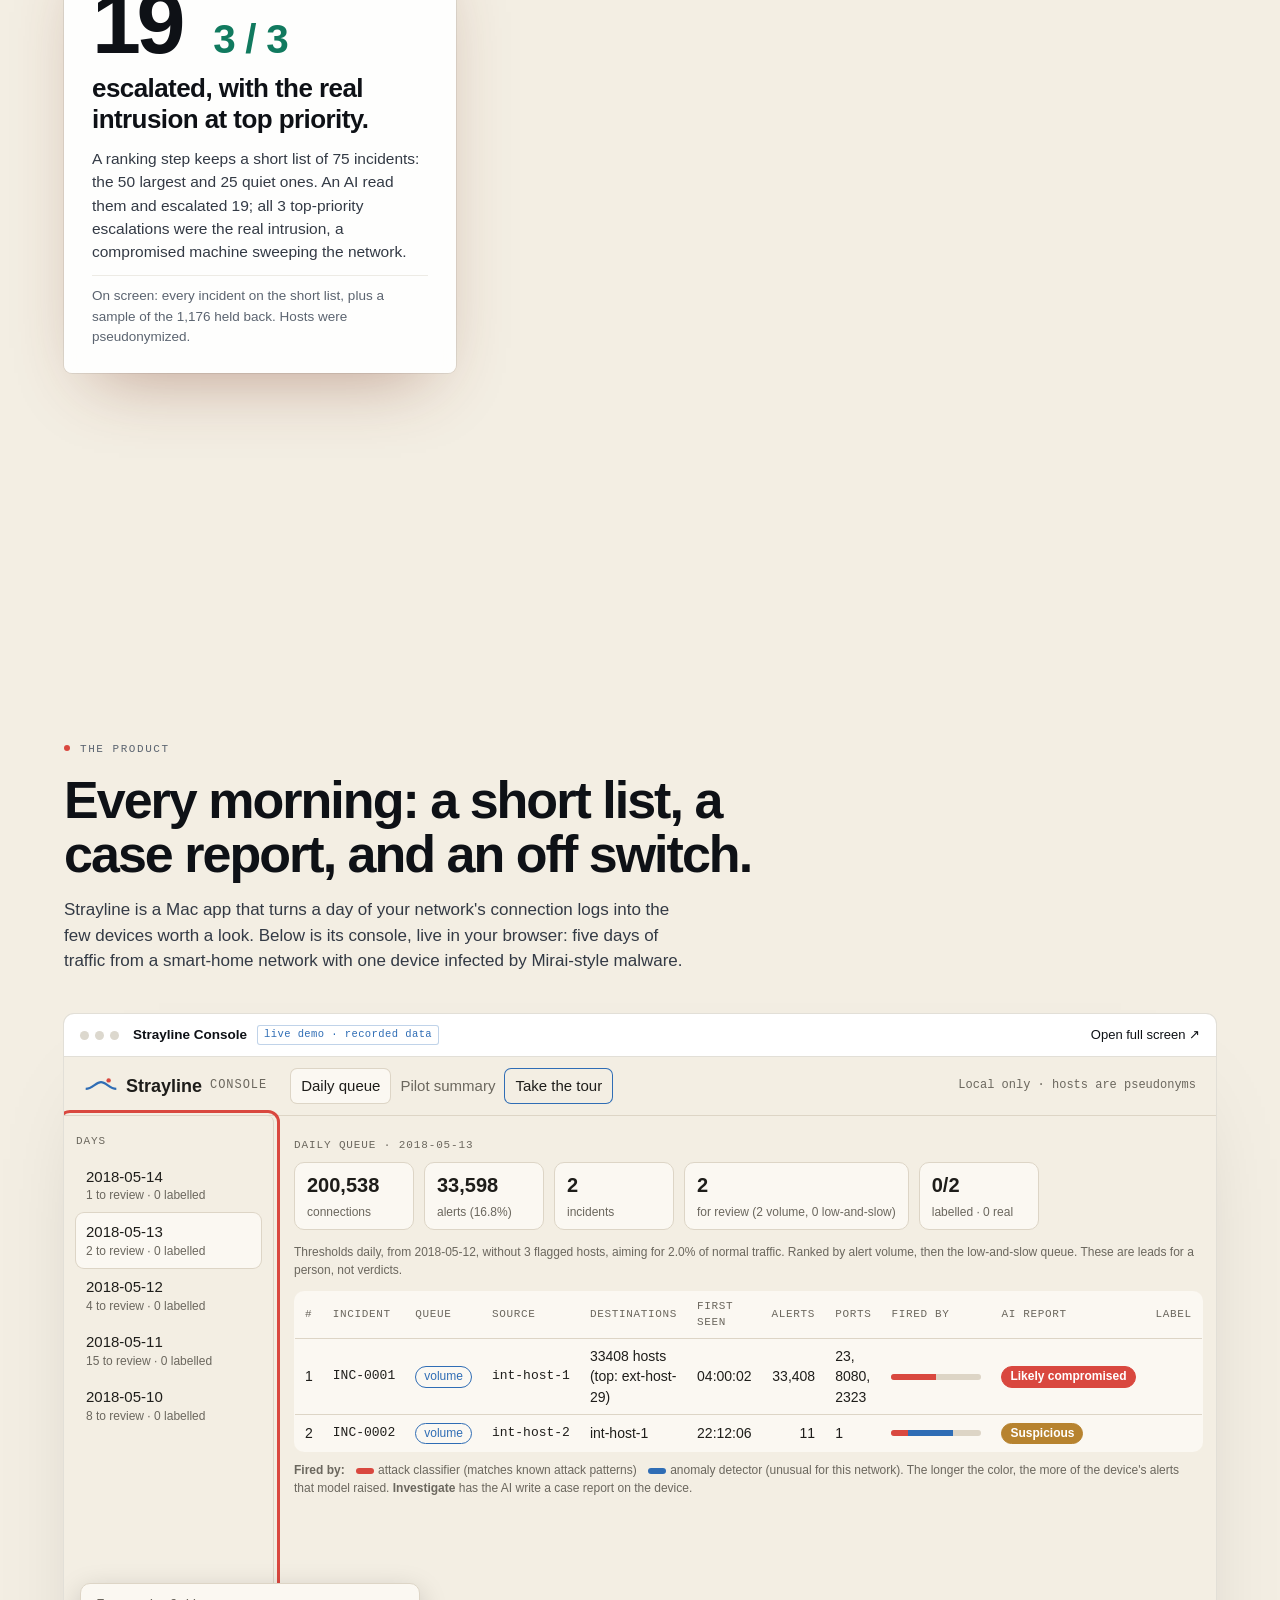
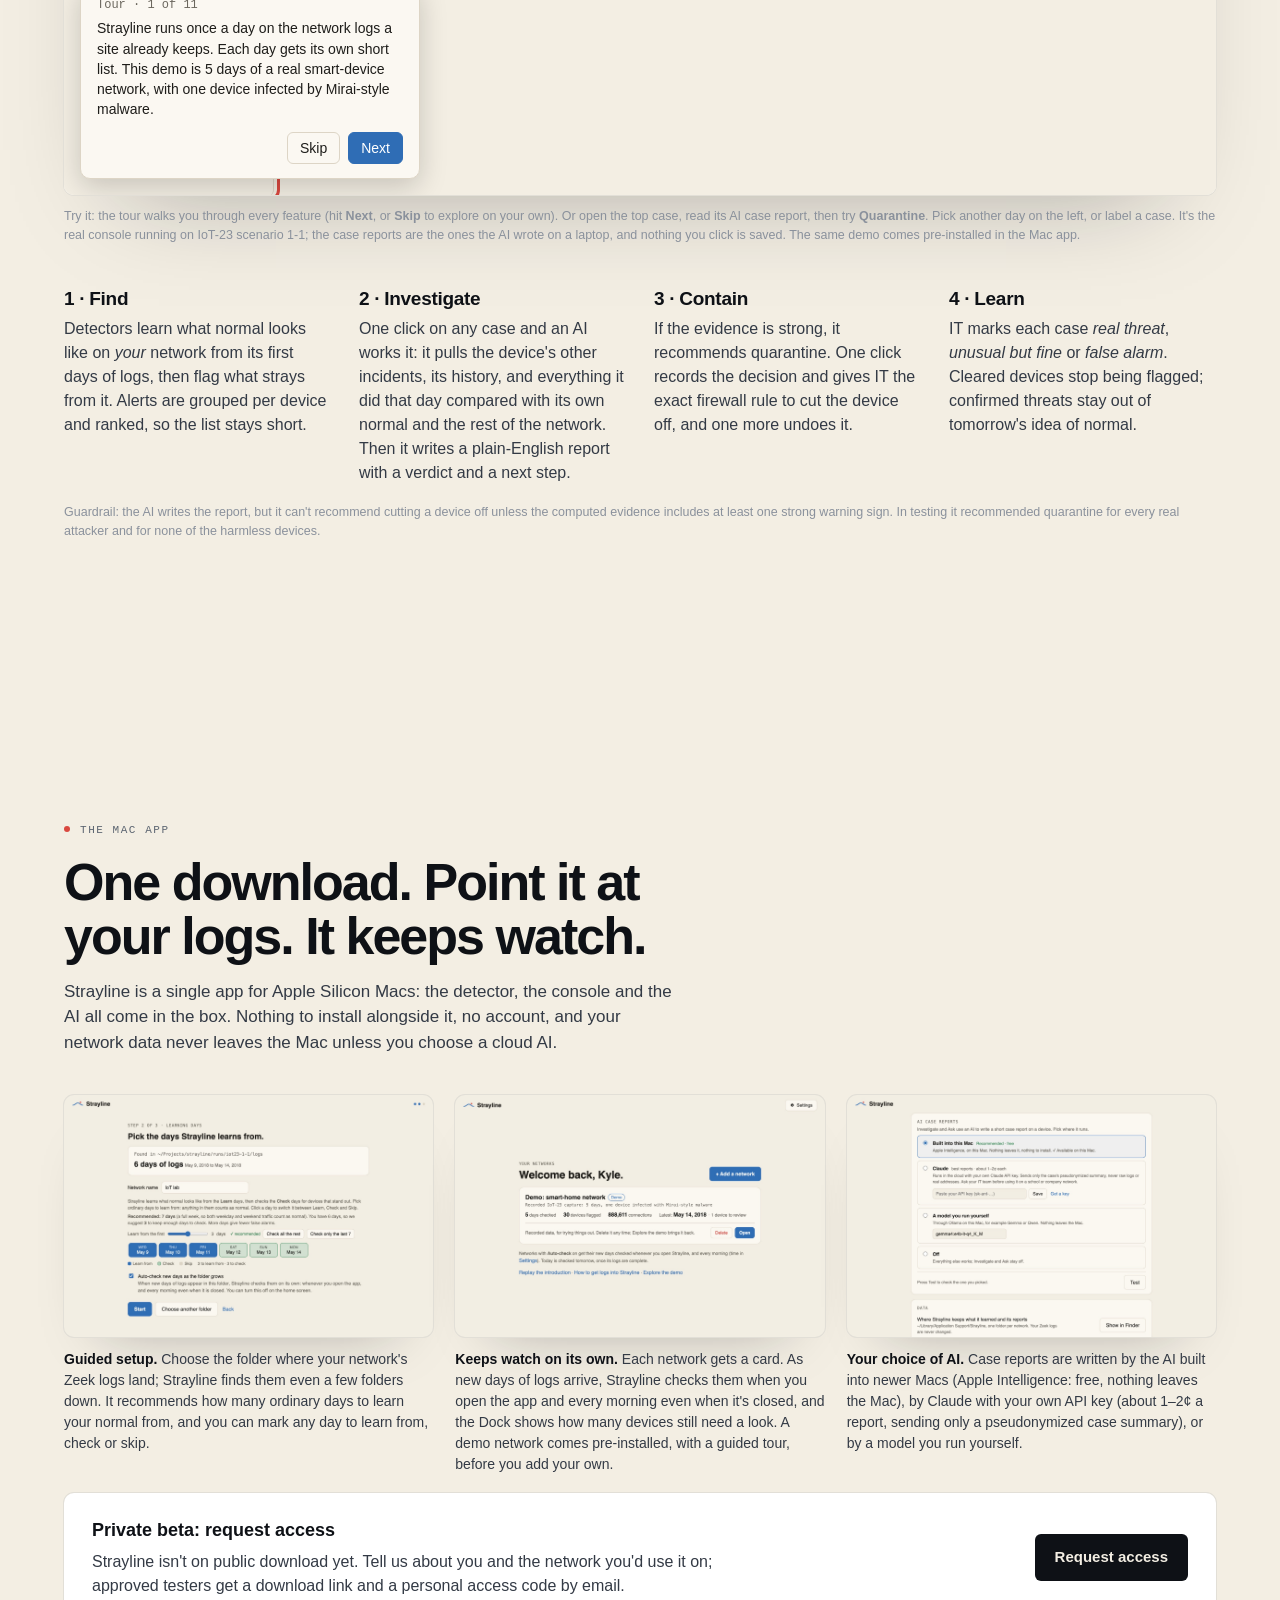
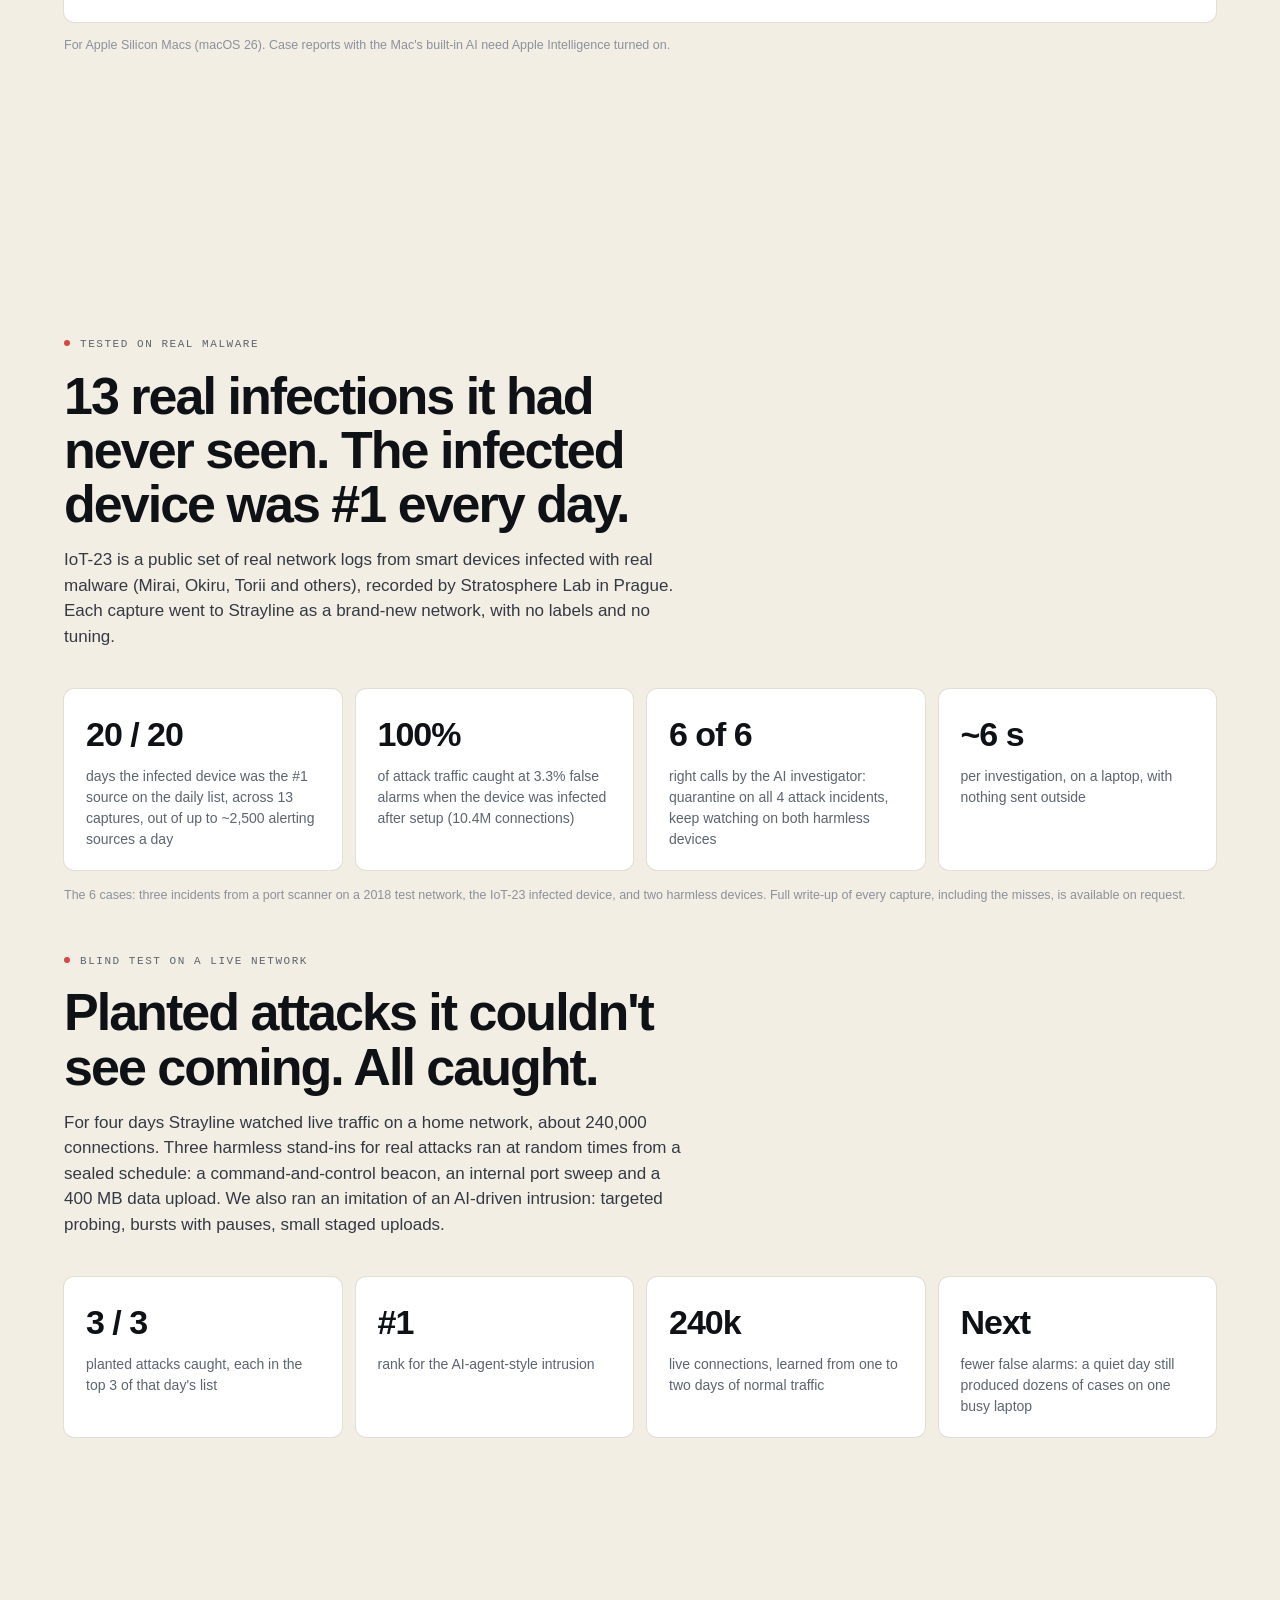
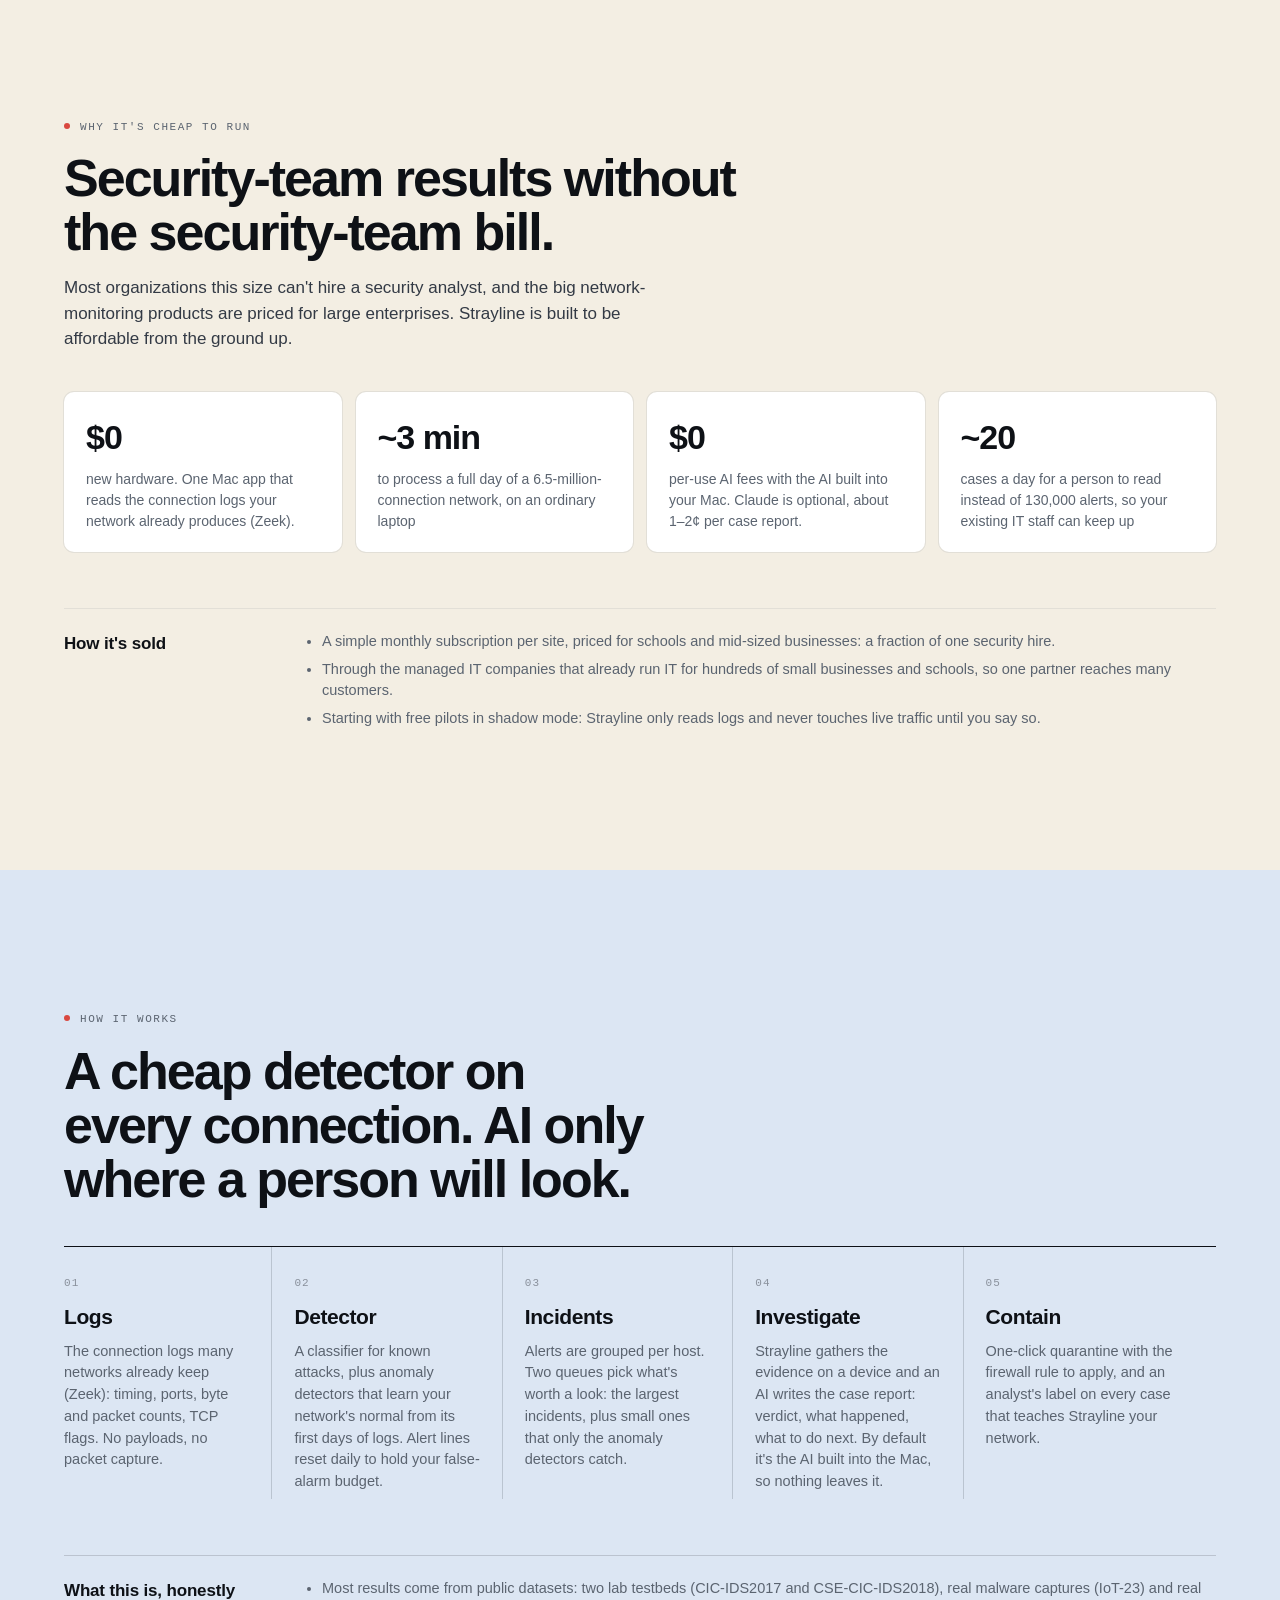
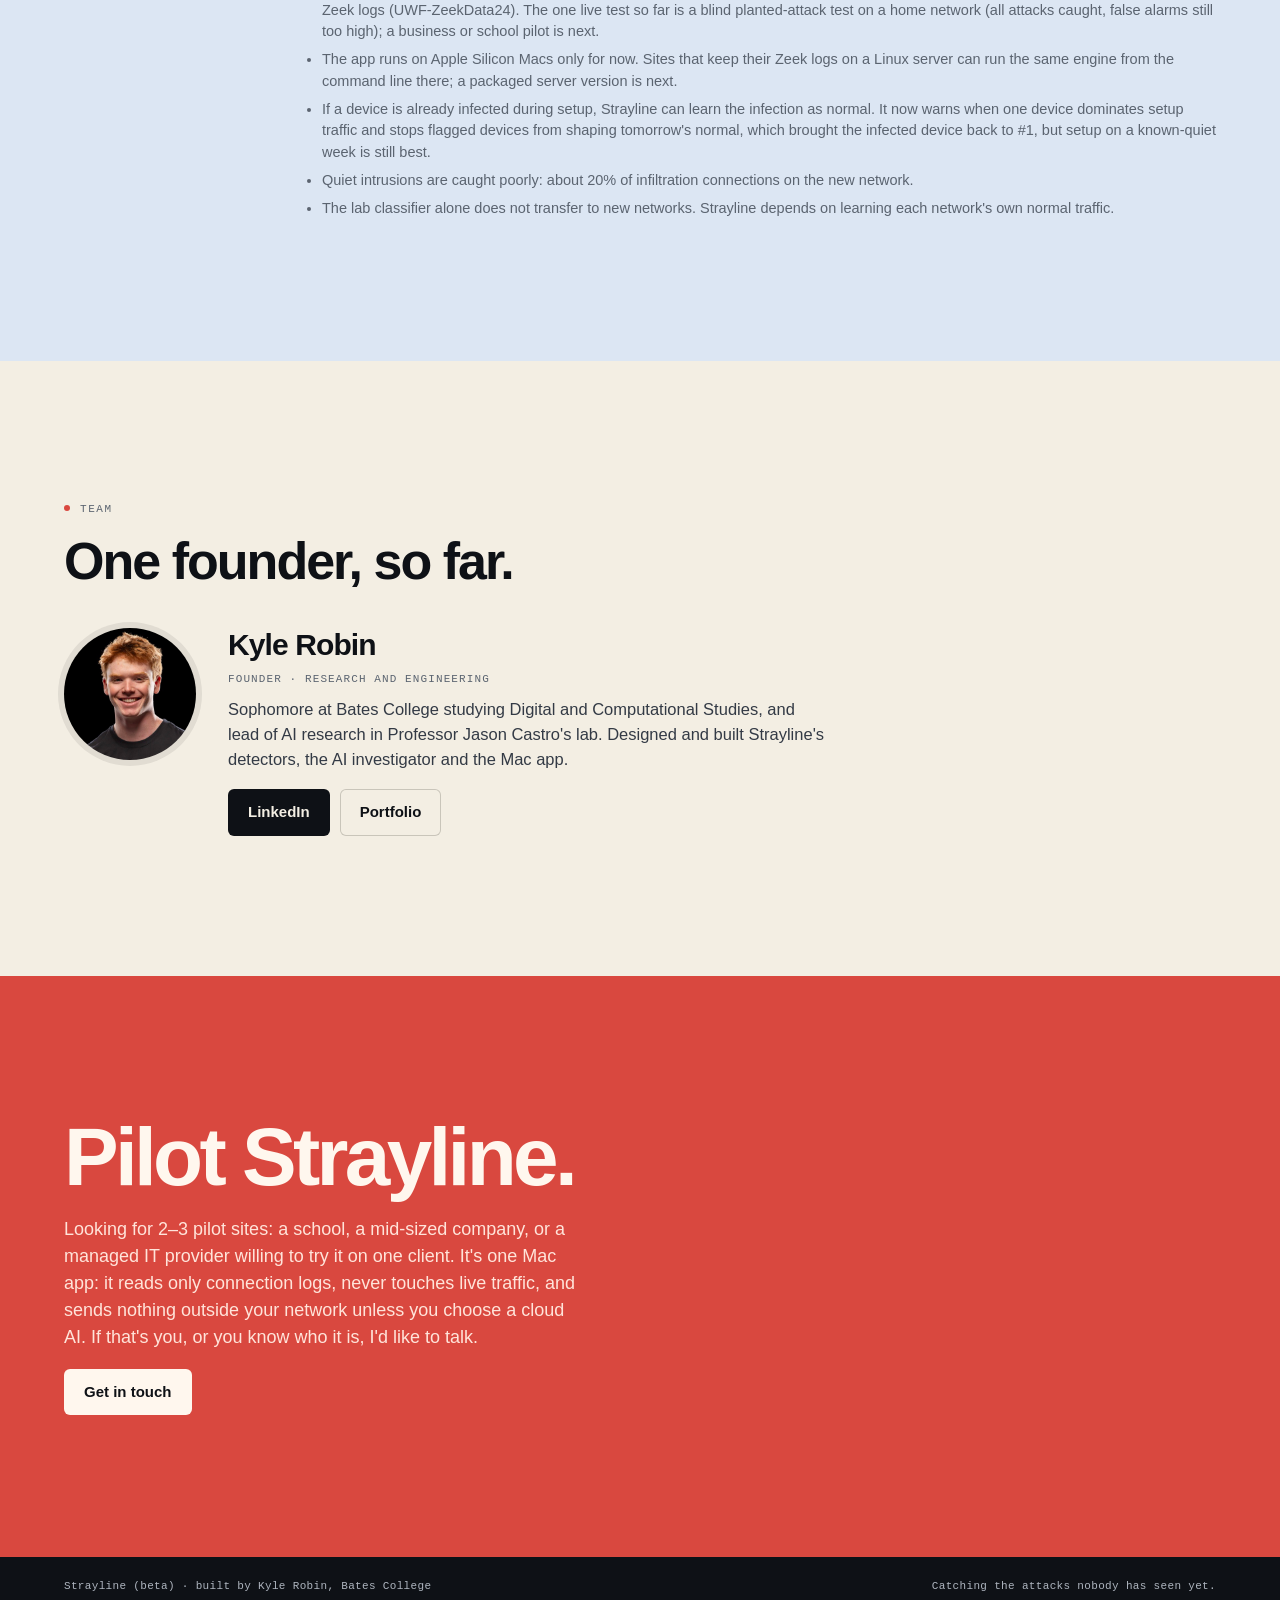
==== commit 2d992906: "Update site" ====
--- a/index.html
+++ b/index.html
@@ -166,6 +166,18 @@
     <div><b>~6 s</b><span>per investigation, on a laptop, with nothing sent outside</span></div>
   </div>
   <p class="fine">The 6 cases: three incidents from a port scanner on a 2018 test network, the IoT-23 infected device, and two harmless devices. Full write-up of every capture, including the misses, is available on request.</p>
+
+  <header class="sec-head reveal" style="margin-top:3rem">
+    <p class="eyebrow">Blind test on a live network</p>
+    <h2>Planted attacks it couldn't see coming. All caught.</h2>
+    <p>For four days Strayline watched live traffic on a home network, about 240,000 connections. Three harmless stand-ins for real attacks ran at random times from a sealed schedule: a command-and-control beacon, an internal port sweep and a 400 MB data upload. We also ran an imitation of an AI-driven intrusion: targeted probing, bursts with pauses, small staged uploads.</p>
+  </header>
+  <div class="avg reveal">
+    <div><b>3 / 3</b><span>planted attacks caught, each in the top 3 of that day's list</span></div>
+    <div><b>#1</b><span>rank for the AI-agent-style intrusion</span></div>
+    <div><b>240k</b><span>live connections, learned from one to two days of normal traffic</span></div>
+    <div><b>Next</b><span>fewer false alarms: a quiet day still produced dozens of cases on one busy laptop</span></div>
+  </div>
 </section>
 
 <!-- ───────── Cost ───────── -->
@@ -208,7 +220,7 @@
   <div class="limits reveal">
     <h3>What this is, honestly</h3>
     <ul>
-      <li>Every result comes from public datasets: two lab testbeds (CIC-IDS2017 and CSE-CIC-IDS2018), real malware captures (IoT-23) and real Zeek logs (UWF-ZeekData24). There's no live pilot yet; a blind test with planted attacks on a home network finishes this week, and a business or school pilot is next.</li>
+      <li>Most results come from public datasets: two lab testbeds (CIC-IDS2017 and CSE-CIC-IDS2018), real malware captures (IoT-23) and real Zeek logs (UWF-ZeekData24). The one live test so far is a blind planted-attack test on a home network (all attacks caught, false alarms still too high); a business or school pilot is next.</li>
       <li>The app runs on Apple Silicon Macs only for now. Sites that keep their Zeek logs on a Linux server can run the same engine from the command line there; a packaged server version is next.</li>
       <li>If a device is already infected during setup, Strayline can learn the infection as normal. It now warns when one device dominates setup traffic and stops flagged devices from shaping tomorrow's normal, which brought the infected device back to #1, but setup on a known-quiet week is still best.</li>
       <li>Quiet intrusions are caught poorly: about 20% of infiltration connections on the new network.</li>
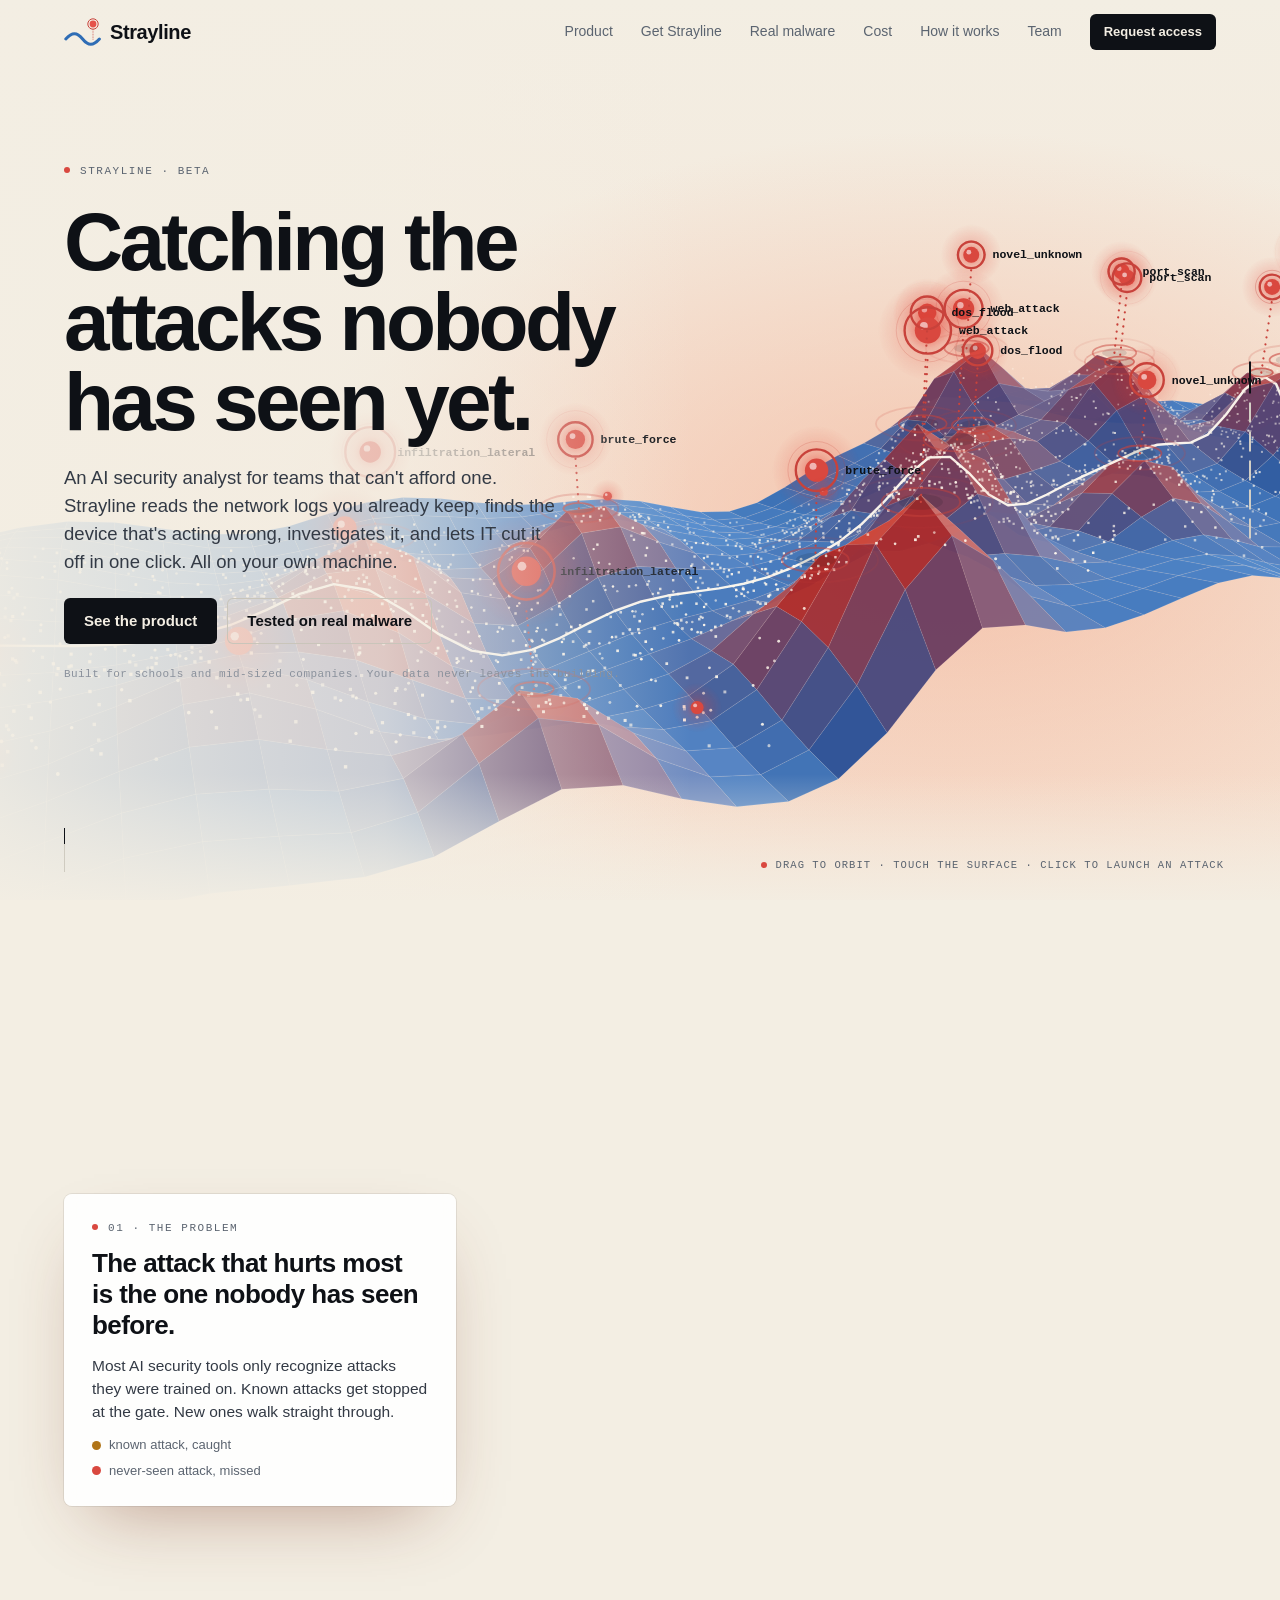
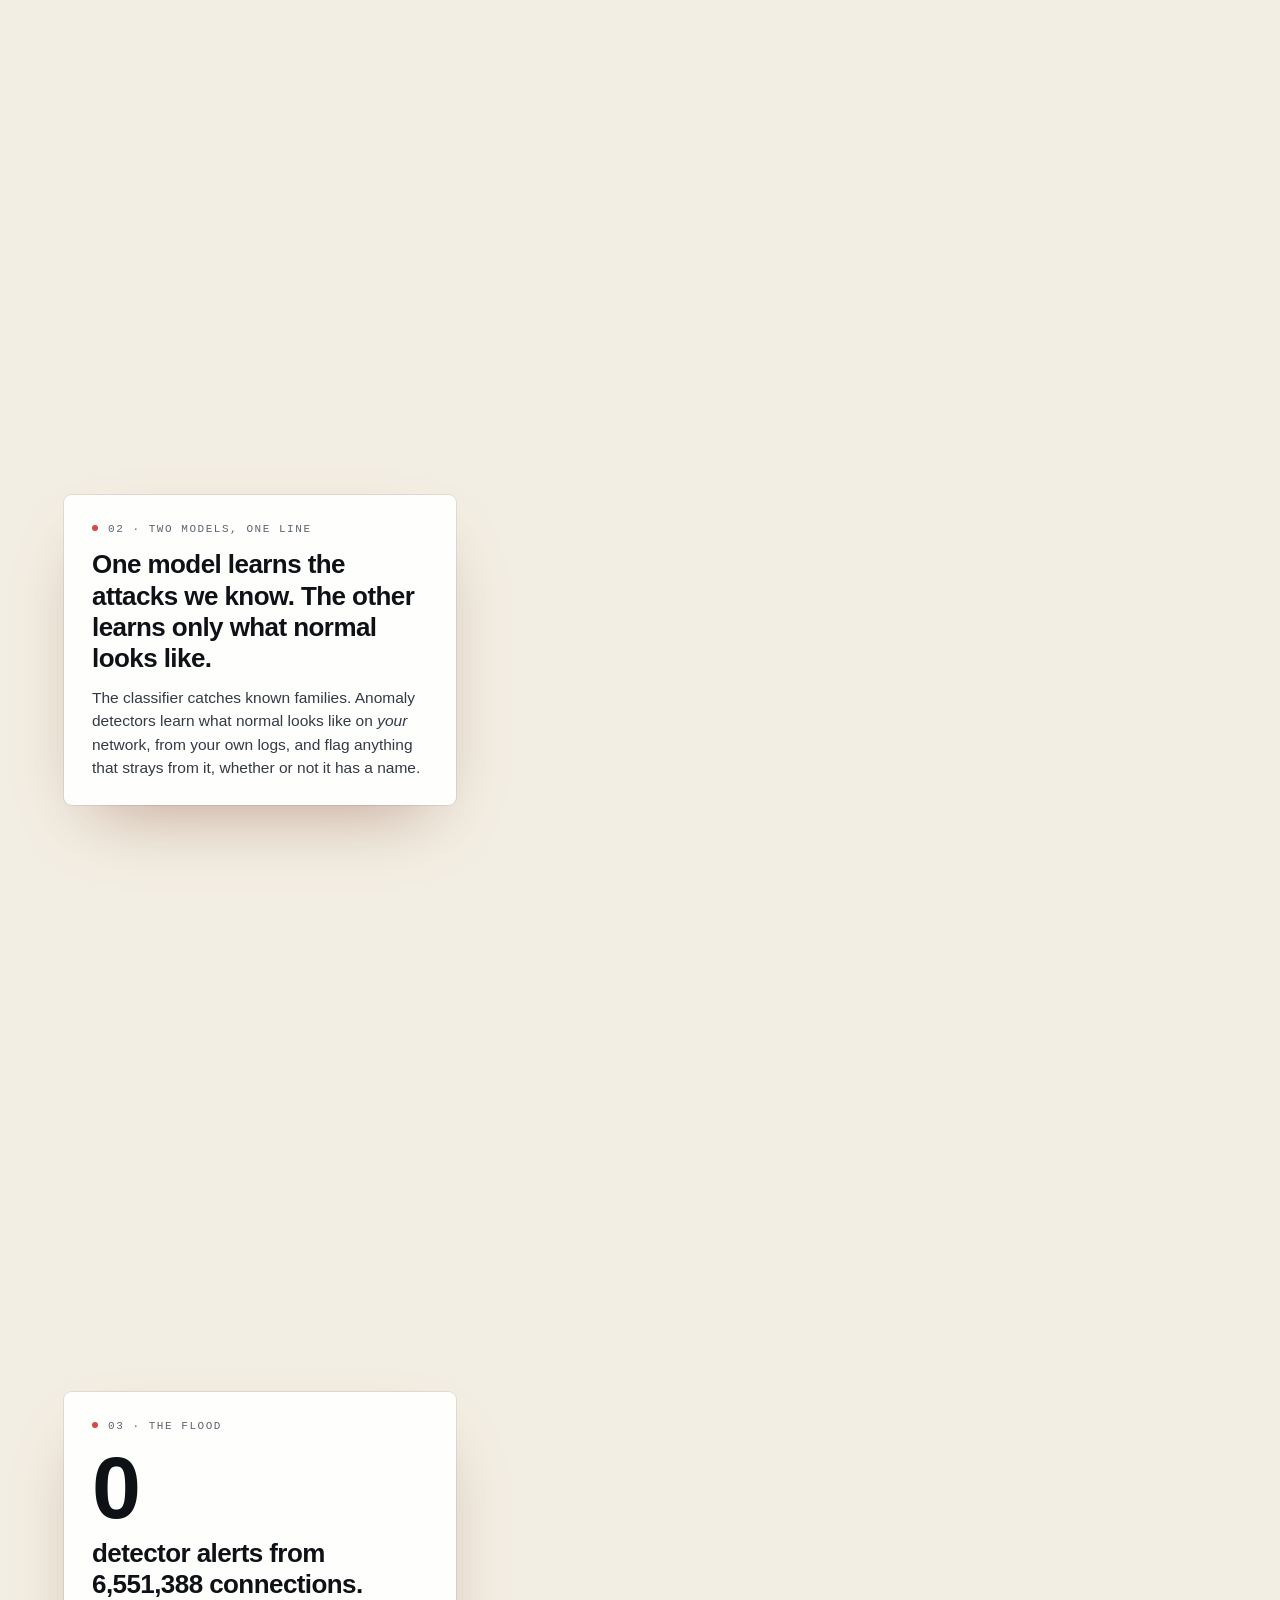
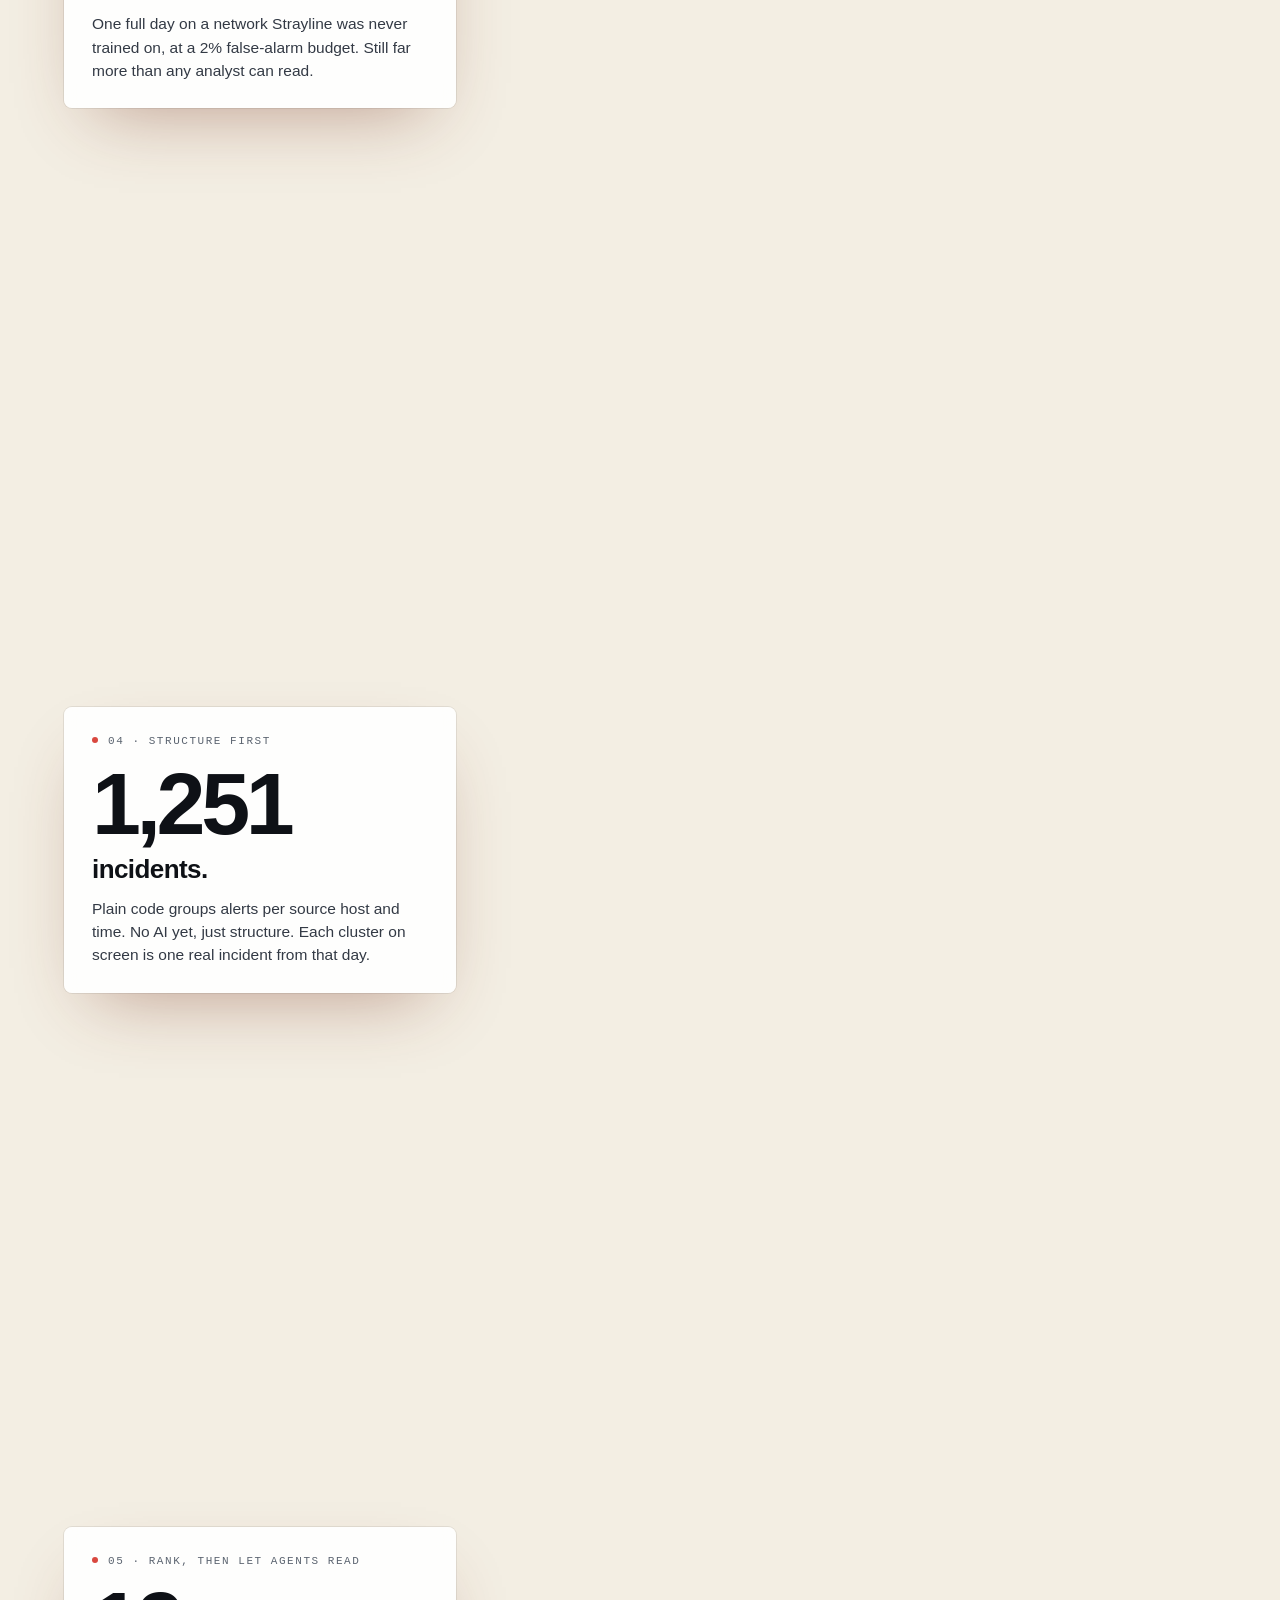
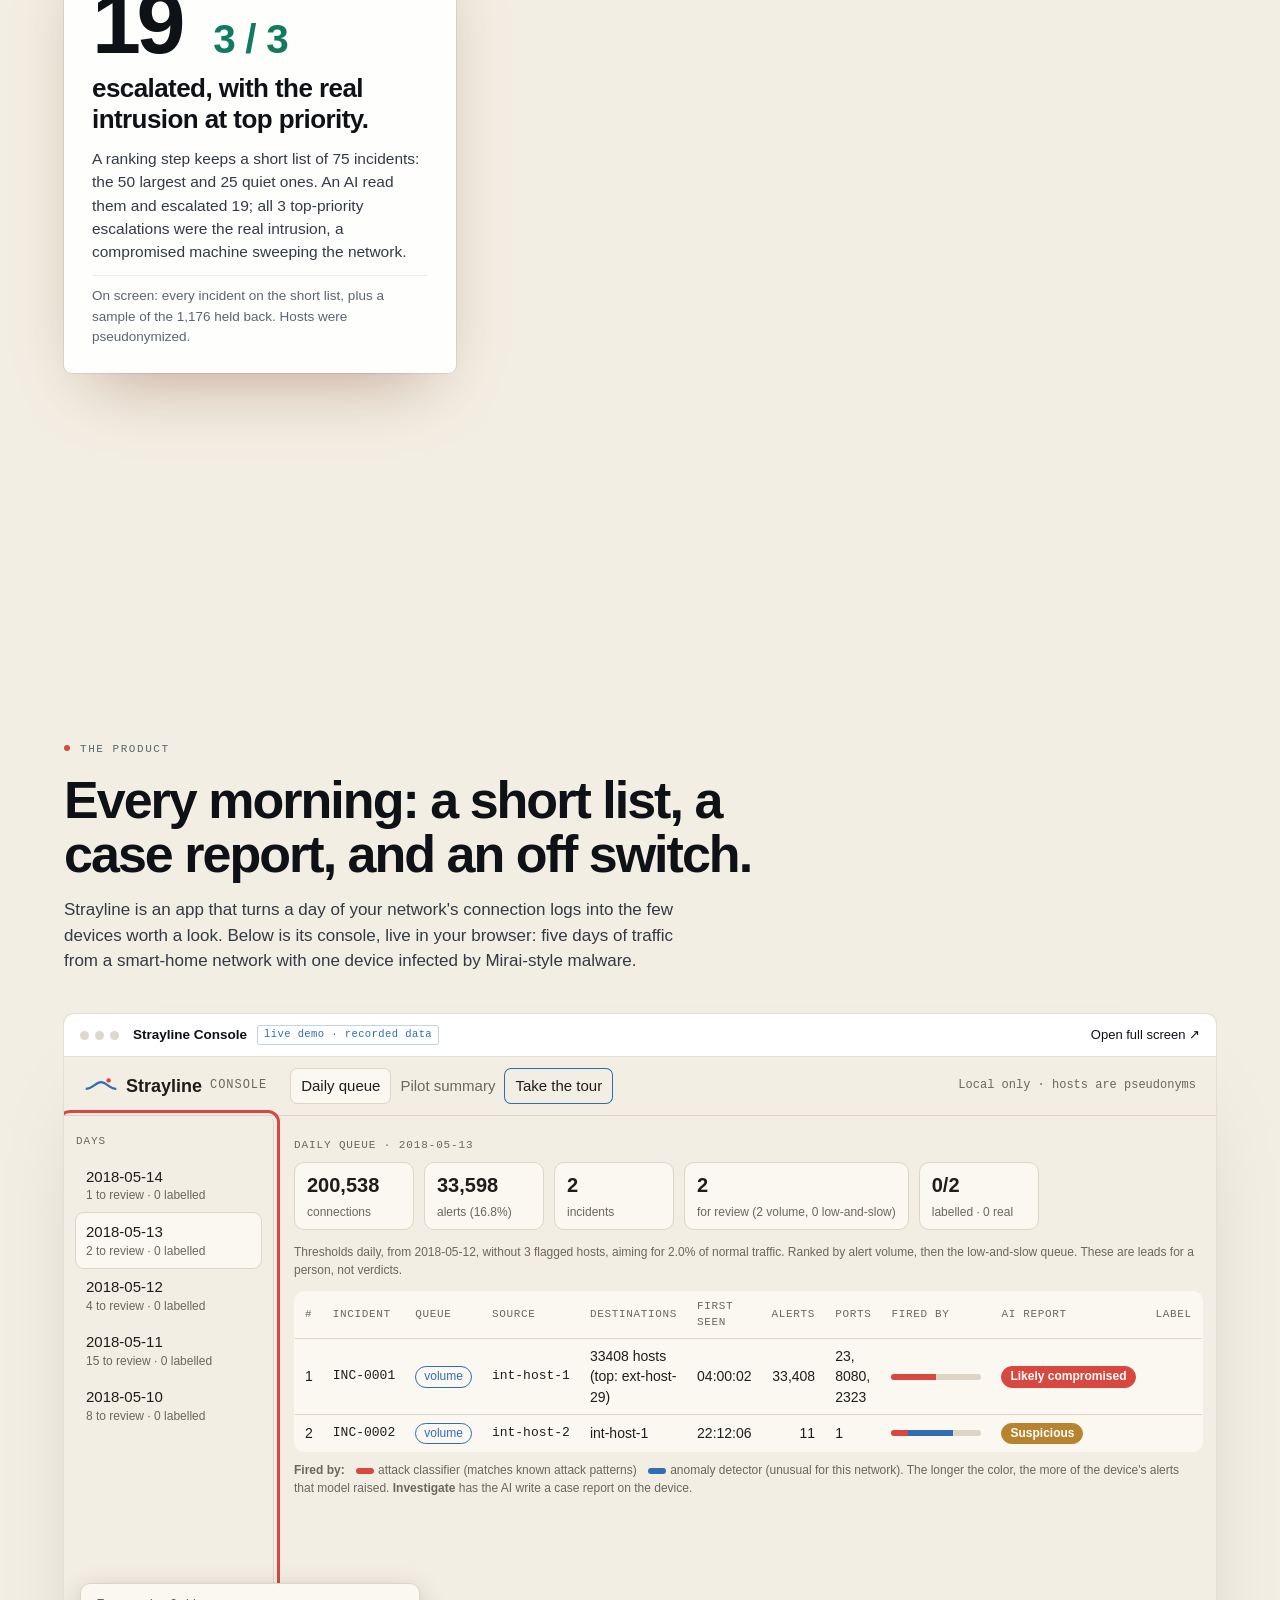
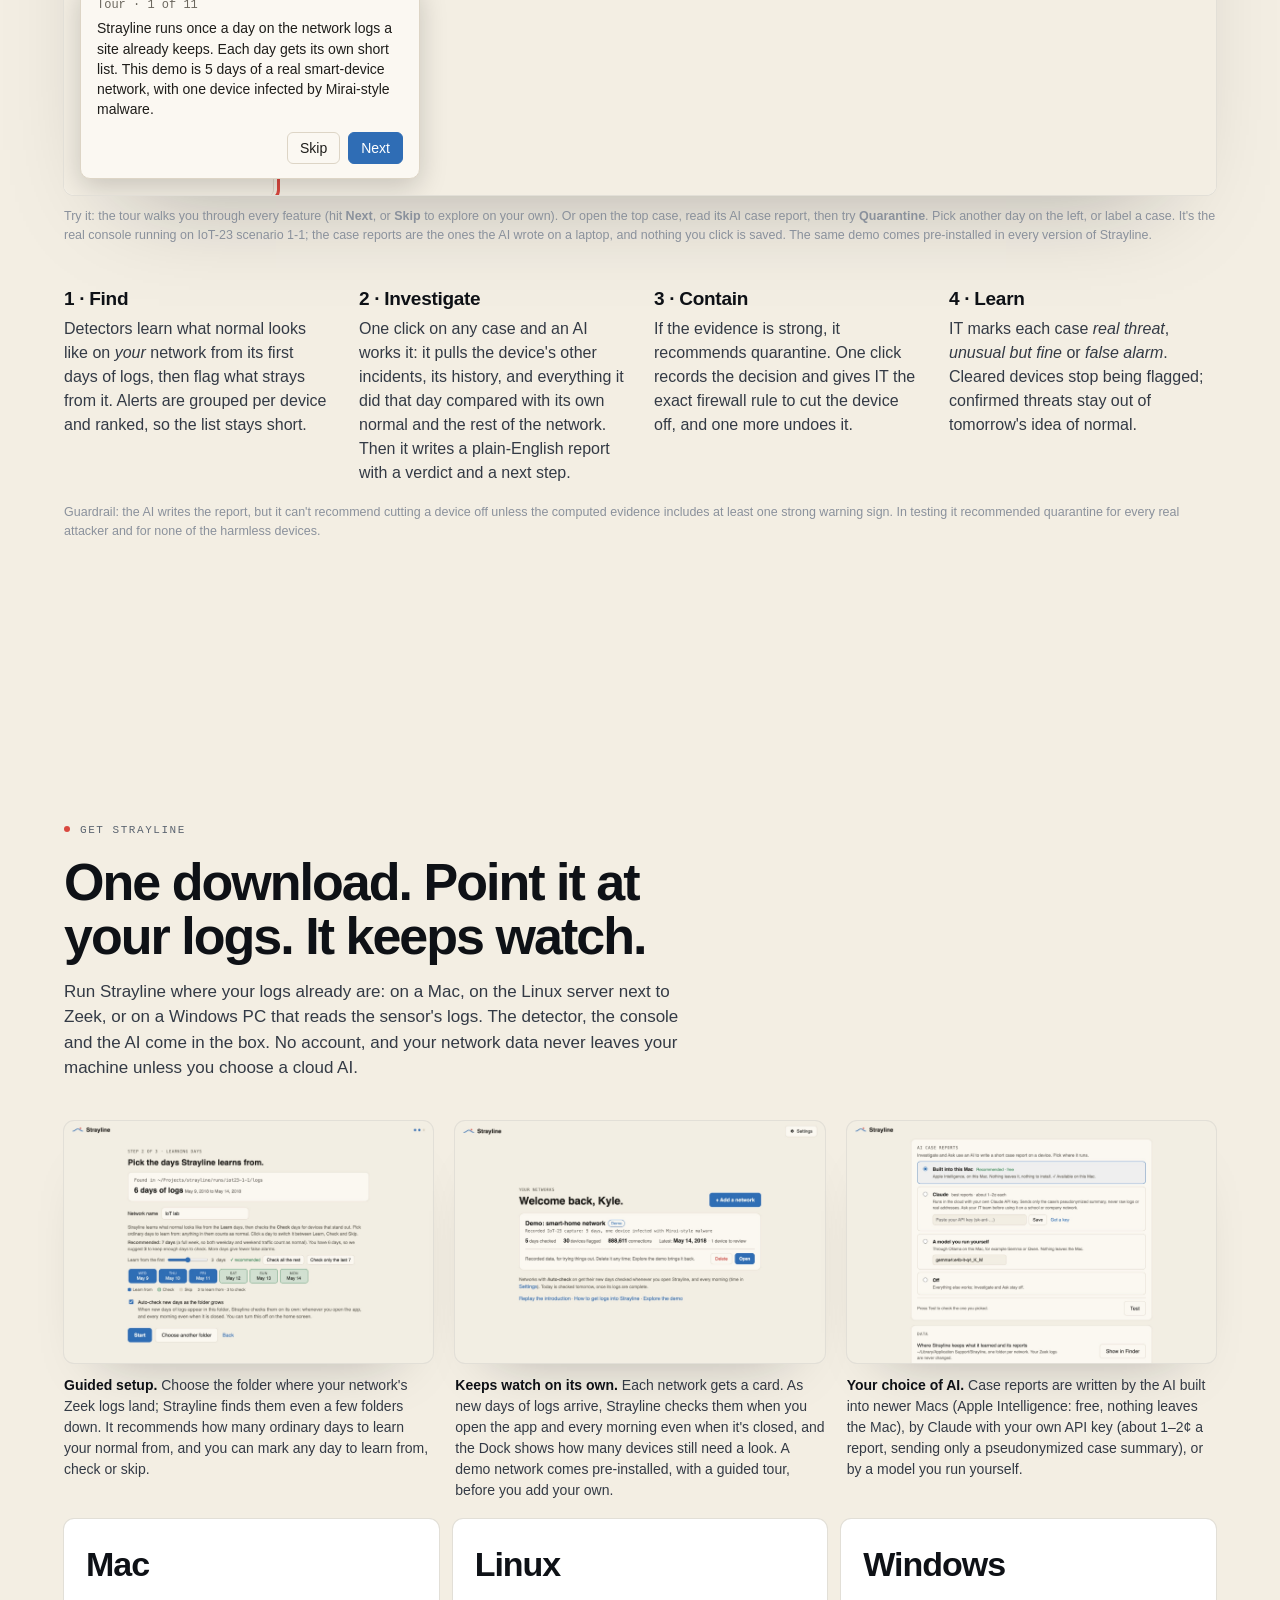
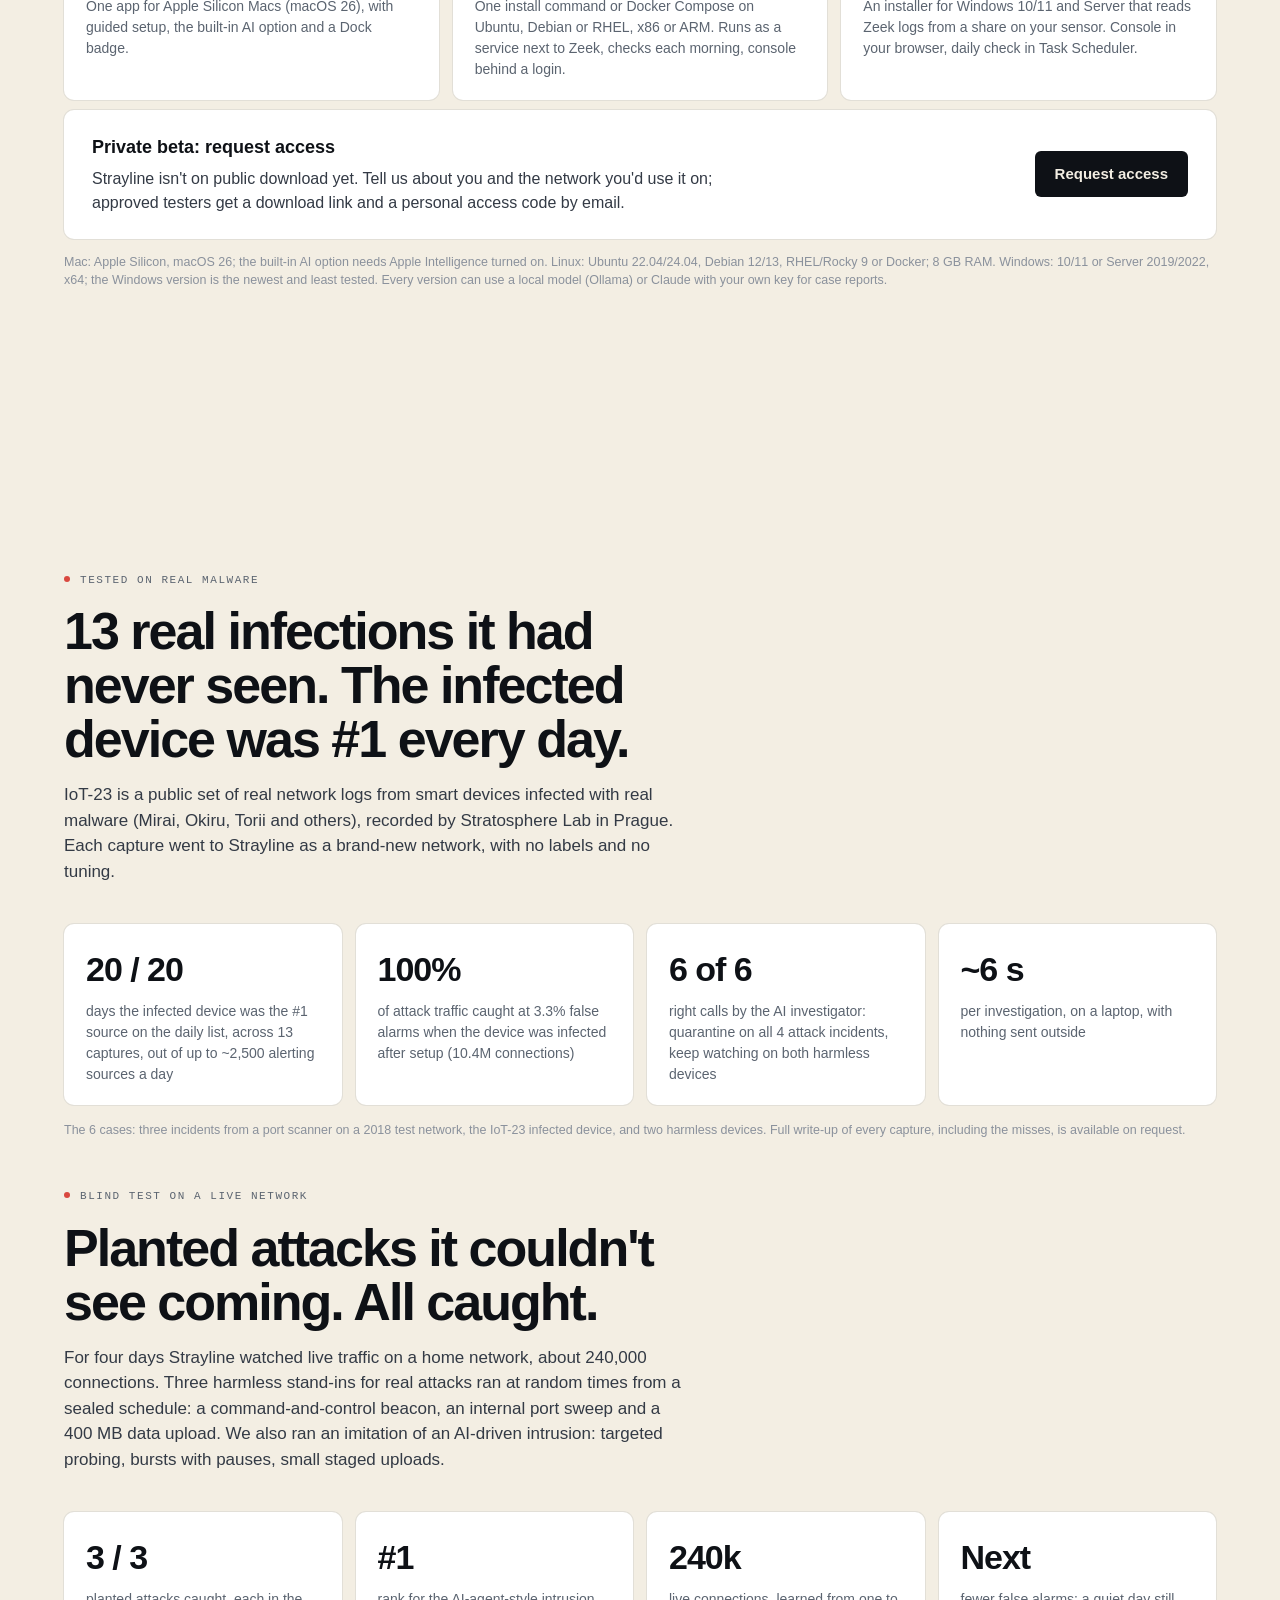
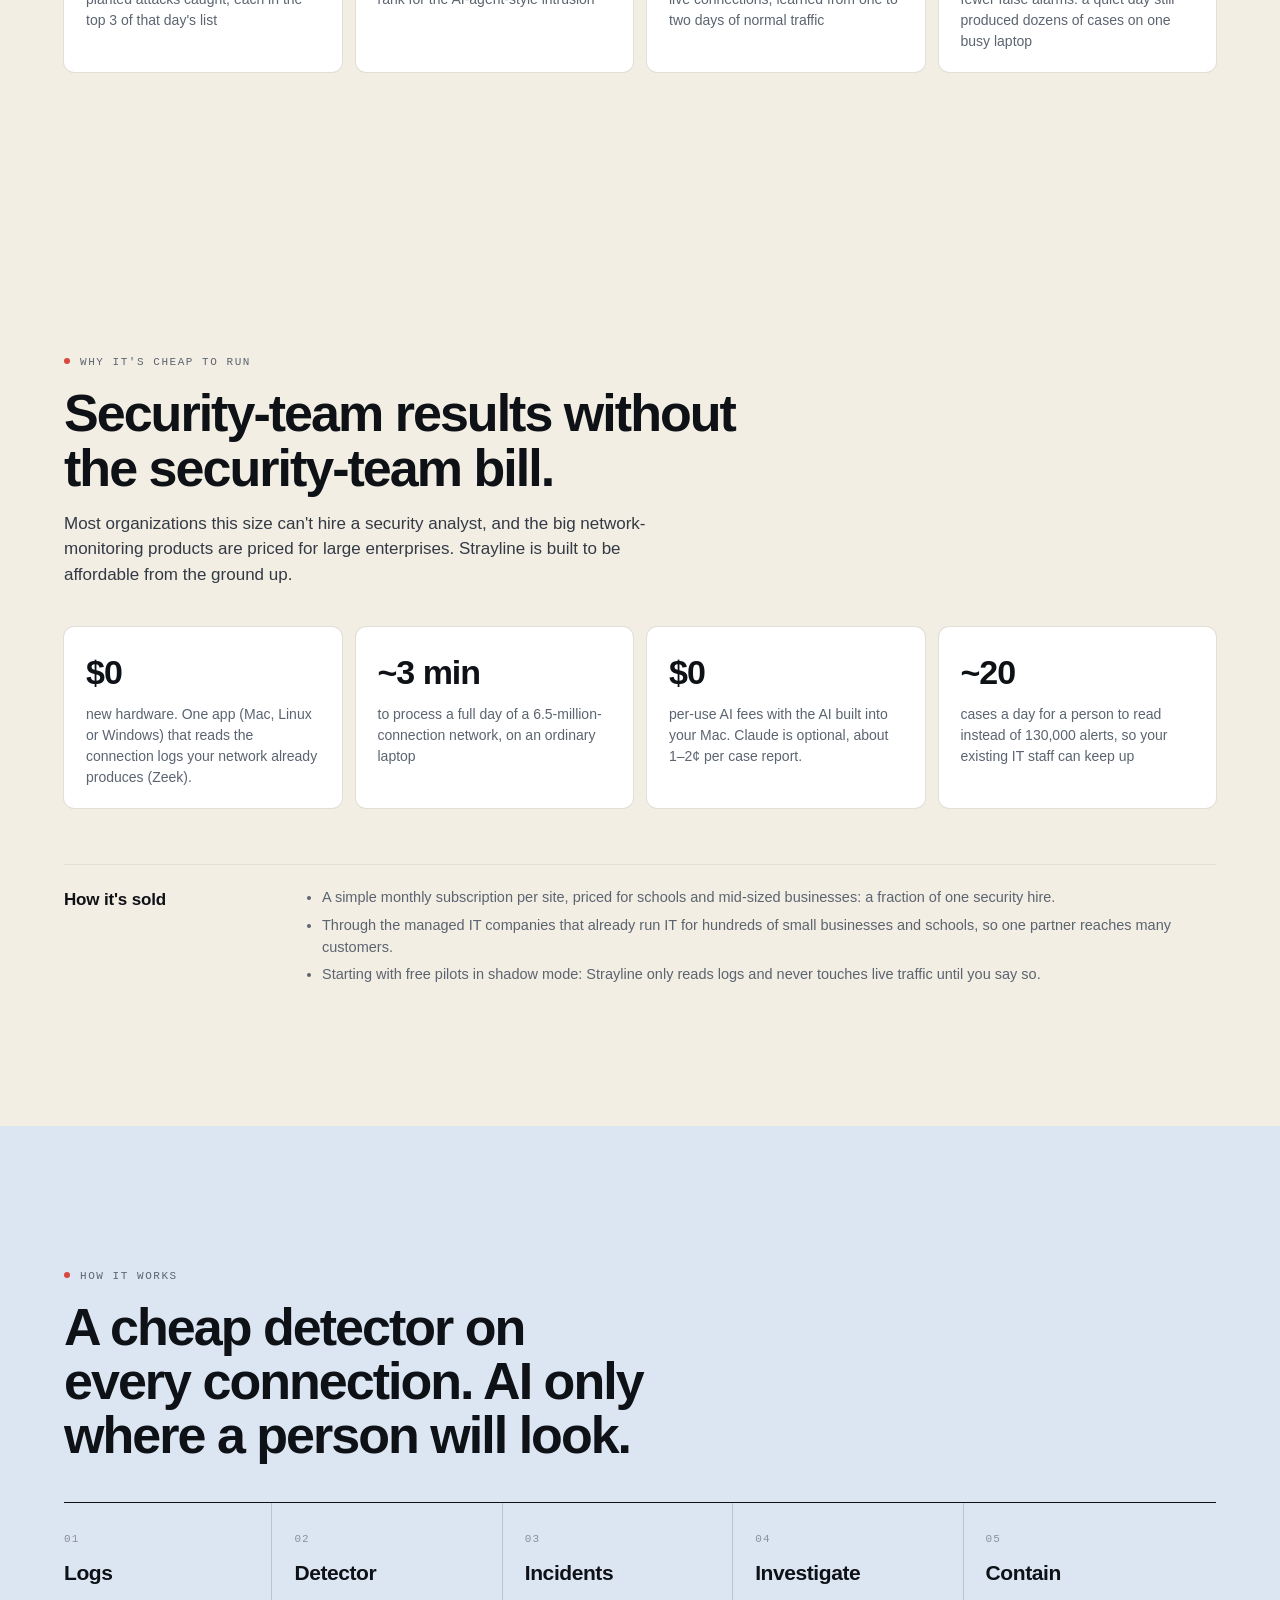
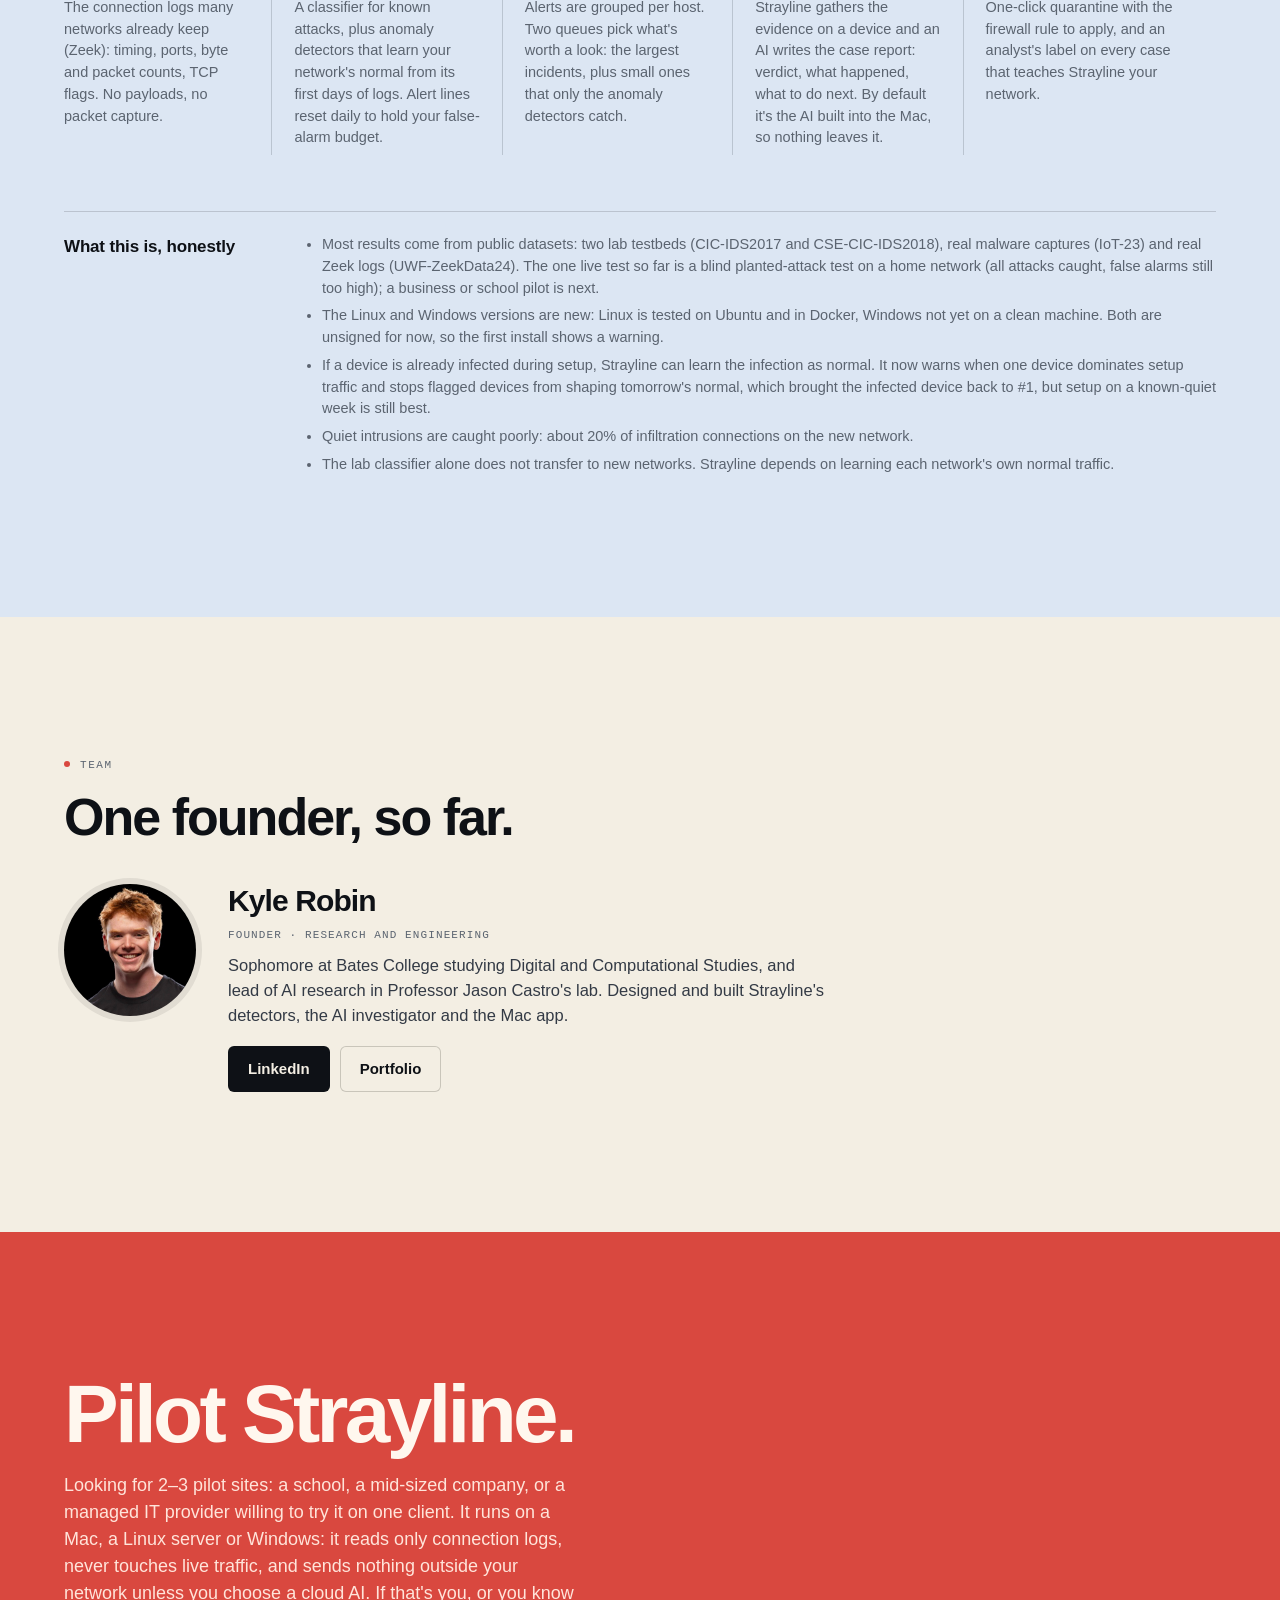
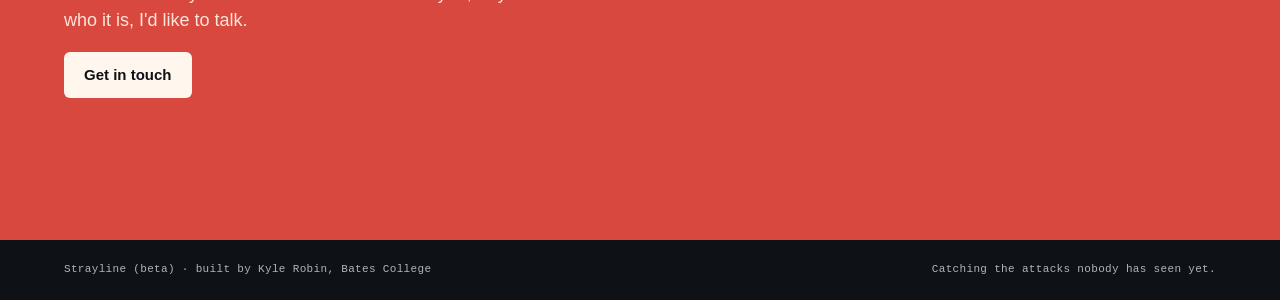
==== commit c57576d7: "Update site" ====
--- a/index.html
+++ b/index.html
@@ -4,7 +4,7 @@
 <meta charset="utf-8">
 <meta name="viewport" content="width=device-width, initial-scale=1">
 <title>Strayline · The AI security analyst for teams that can't afford one</title>
-<meta name="description" content="Strayline is an AI security analyst for schools and mid-sized companies: it reads the network logs you already keep, finds the device that's acting wrong, investigates it and lets IT cut it off. It's one Mac app that runs on your own machine.">
+<meta name="description" content="Strayline is an AI security analyst for schools and mid-sized companies: it reads the network logs you already keep, finds the device that's acting wrong, investigates it and lets IT cut it off. It runs on your own Mac, Linux server or Windows PC.">
 <meta name="theme-color" content="#F3EEE3">
 <link rel="icon" href="assets/mark.svg" type="image/svg+xml">
 <link rel="stylesheet" href="styles.css?v=202611262048">
@@ -18,7 +18,7 @@
   </a>
   <div class="nav-links">
     <a href="#product">Product</a>
-    <a href="#app">Mac app</a>
+    <a href="#app">Get Strayline</a>
     <a href="#real">Real malware</a>
     <a href="#cost">Cost</a>
     <a href="#how">How it works</a>
@@ -108,14 +108,14 @@
   <header class="sec-head reveal">
     <p class="eyebrow">The product</p>
     <h2>Every morning: a short list, a case report, and an off switch.</h2>
-    <p>Strayline is a Mac app that turns a day of your network's connection logs into the few devices worth a look. Below is its console, live in your browser: five days of traffic from a smart-home network with one device infected by Mirai-style malware.</p>
+    <p>Strayline is an app that turns a day of your network's connection logs into the few devices worth a look. Below is its console, live in your browser: five days of traffic from a smart-home network with one device infected by Mirai-style malware.</p>
   </header>
   <div class="con live reveal">
     <div class="con-bar"><span class="dots"><i></i><i></i><i></i></span><strong>Strayline Console</strong><span class="tag tag-blue">live demo · recorded data</span>
       <a class="live-open" href="demo/#2018-05-13/INC-0001" target="_blank" rel="noopener">Open full screen ↗</a></div>
     <iframe src="demo/?v=202611262039#2018-05-13" title="Strayline console, live demo" loading="lazy"></iframe>
   </div>
-  <p class="fine">Try it: the tour walks you through every feature (hit <b>Next</b>, or <b>Skip</b> to explore on your own). Or open the top case, read its AI case report, then try <b>Quarantine</b>. Pick another day on the left, or label a case. It's the real console running on IoT-23 scenario 1-1; the case reports are the ones the AI wrote on a laptop, and nothing you click is saved. The same demo comes pre-installed in the Mac app.</p>
+  <p class="fine">Try it: the tour walks you through every feature (hit <b>Next</b>, or <b>Skip</b> to explore on your own). Or open the top case, read its AI case report, then try <b>Quarantine</b>. Pick another day on the left, or label a case. It's the real console running on IoT-23 scenario 1-1; the case reports are the ones the AI wrote on a laptop, and nothing you click is saved. The same demo comes pre-installed in every version of Strayline.</p>
   <div class="feature reveal">
     <ol class="flow four">
       <li><h4>1 · Find</h4><p>Detectors learn what normal looks like on <em>your</em> network from its first days of logs, then flag what strays from it. Alerts are grouped per device and ranked, so the list stays short.</p></li>
@@ -127,12 +127,12 @@
   <p class="fine">Guardrail: the AI writes the report, but it can't recommend cutting a device off unless the computed evidence includes at least one strong warning sign. In testing it recommended quarantine for every real attacker and for none of the harmless devices.</p>
 </section>
 
-<!-- ───────── The Mac app ───────── -->
+<!-- ───────── Get Strayline: Mac, Linux, Windows ───────── -->
 <section class="sec" id="app">
   <header class="sec-head reveal">
-    <p class="eyebrow">The Mac app</p>
+    <p class="eyebrow">Get Strayline</p>
     <h2>One download. Point it at your logs. It keeps watch.</h2>
-    <p>Strayline is a single app for Apple Silicon Macs: the detector, the console and the AI all come in the box. Nothing to install alongside it, no account, and your network data never leaves the Mac unless you choose a cloud AI.</p>
+    <p>Run Strayline where your logs already are: on a Mac, on the Linux server next to Zeek, or on a Windows PC that reads the sensor's logs. The detector, the console and the AI come in the box. No account, and your network data never leaves your machine unless you choose a cloud AI.</p>
   </header>
   <div class="shots reveal">
     <figure><img src="assets/app-plan.jpg" alt="Setup: Strayline found 6 days of logs in a folder and recommends which days to learn from and which to check" loading="lazy" width="1600" height="1047">
@@ -142,6 +142,11 @@
     <figure><img src="assets/app-ai.jpg" alt="Settings: choose where the AI that writes case reports runs" loading="lazy" width="1600" height="1047">
       <figcaption><b>Your choice of AI.</b> Case reports are written by the AI built into newer Macs (Apple Intelligence: free, nothing leaves the Mac), by Claude with your own API key (about 1–2¢ a report, sending only a pseudonymized case summary), or by a model you run yourself.</figcaption></figure>
   </div>
+  <div class="avg platforms reveal">
+    <div><b>Mac</b><span>One app for Apple Silicon Macs (macOS 26), with guided setup, the built-in AI option and a Dock badge.</span></div>
+    <div><b>Linux</b><span>One install command or Docker Compose on Ubuntu, Debian or RHEL, x86 or ARM. Runs as a service next to Zeek, checks each morning, console behind a login.</span></div>
+    <div><b>Windows</b><span>An installer for Windows 10/11 and Server that reads Zeek logs from a share on your sensor. Console in your browser, daily check in Task Scheduler.</span></div>
+  </div>
   <div class="access reveal" id="access">
     <div>
       <h3>Private beta: request access</h3>
@@ -149,7 +154,7 @@
     </div>
     <a class="btn" href="https://docs.google.com/forms/d/e/1FAIpQLSerDkXrrBnWQSikuMld7OXW2HN_gZHTS8qkyjh9gA5aHUESHg/viewform" target="_blank" rel="noopener">Request access</a>
   </div>
-  <p class="fine">For Apple Silicon Macs (macOS 26). Case reports with the Mac's built-in AI need Apple Intelligence turned on.</p>
+  <p class="fine">Mac: Apple Silicon, macOS 26; the built-in AI option needs Apple Intelligence turned on. Linux: Ubuntu 22.04/24.04, Debian 12/13, RHEL/Rocky 9 or Docker; 8 GB RAM. Windows: 10/11 or Server 2019/2022, x64; the Windows version is the newest and least tested. Every version can use a local model (Ollama) or Claude with your own key for case reports.</p>
 </section>
 
 <!-- ───────── Real malware ───────── -->
@@ -188,7 +193,7 @@
     <p>Most organizations this size can't hire a security analyst, and the big network-monitoring products are priced for large enterprises. Strayline is built to be affordable from the ground up.</p>
   </header>
   <div class="avg reveal">
-    <div><b>$0</b><span>new hardware. One Mac app that reads the connection logs your network already produces (Zeek).</span></div>
+    <div><b>$0</b><span>new hardware. One app (Mac, Linux or Windows) that reads the connection logs your network already produces (Zeek).</span></div>
     <div><b>~3 min</b><span>to process a full day of a 6.5-million-connection network, on an ordinary laptop</span></div>
     <div><b>$0</b><span>per-use AI fees with the AI built into your Mac. Claude is optional, about 1–2¢ per case report.</span></div>
     <div><b>~20</b><span>cases a day for a person to read instead of 130,000 alerts, so your existing IT staff can keep up</span></div>
@@ -221,7 +226,7 @@
     <h3>What this is, honestly</h3>
     <ul>
       <li>Most results come from public datasets: two lab testbeds (CIC-IDS2017 and CSE-CIC-IDS2018), real malware captures (IoT-23) and real Zeek logs (UWF-ZeekData24). The one live test so far is a blind planted-attack test on a home network (all attacks caught, false alarms still too high); a business or school pilot is next.</li>
-      <li>The app runs on Apple Silicon Macs only for now. Sites that keep their Zeek logs on a Linux server can run the same engine from the command line there; a packaged server version is next.</li>
+      <li>The Linux and Windows versions are new: Linux is tested on Ubuntu and in Docker, Windows not yet on a clean machine. Both are unsigned for now, so the first install shows a warning.</li>
       <li>If a device is already infected during setup, Strayline can learn the infection as normal. It now warns when one device dominates setup traffic and stops flagged devices from shaping tomorrow's normal, which brought the infected device back to #1, but setup on a known-quiet week is still best.</li>
       <li>Quiet intrusions are caught poorly: about 20% of infiltration connections on the new network.</li>
       <li>The lab classifier alone does not transfer to new networks. Strayline depends on learning each network's own normal traffic.</li>
@@ -251,7 +256,7 @@
 <section class="sec cta" id="contact">
   <div class="reveal">
     <h2>Pilot Strayline.</h2>
-    <p>Looking for 2–3 pilot sites: a school, a mid-sized company, or a managed IT provider willing to try it on one client. It's one Mac app: it reads only connection logs, never touches live traffic, and sends nothing outside your network unless you choose a cloud AI. If that's you, or you know who it is, I'd like to talk.</p>
+    <p>Looking for 2–3 pilot sites: a school, a mid-sized company, or a managed IT provider willing to try it on one client. It runs on a Mac, a Linux server or Windows: it reads only connection logs, never touches live traffic, and sends nothing outside your network unless you choose a cloud AI. If that's you, or you know who it is, I'd like to talk.</p>
     <a class="btn" data-contact href="#">Get in touch</a>
   </div>
 </section>
--- a/styles.css
+++ b/styles.css
@@ -304,7 +304,8 @@
 .avg > div { background: var(--surface); border-radius: 10px; padding: 20px 22px; box-shadow: 0 0 0 1px var(--rule); }
 .avg b { display: block; font-size: 34px; letter-spacing: -.03em; font-variant-numeric: tabular-nums; }
 .avg span { display: block; color: var(--muted); font-size: 14px; margin-top: 6px; }
-@media (max-width: 860px) { .avg { grid-template-columns: 1fr 1fr; } }
+.avg.platforms { grid-template-columns: repeat(3, 1fr); margin-top: 18px; }
+@media (max-width: 860px) { .avg { grid-template-columns: 1fr 1fr; } .avg.platforms { grid-template-columns: 1fr; } }
 @media (max-width: 480px) { .avg { grid-template-columns: 1fr; } }
 
 /* product screenshots */
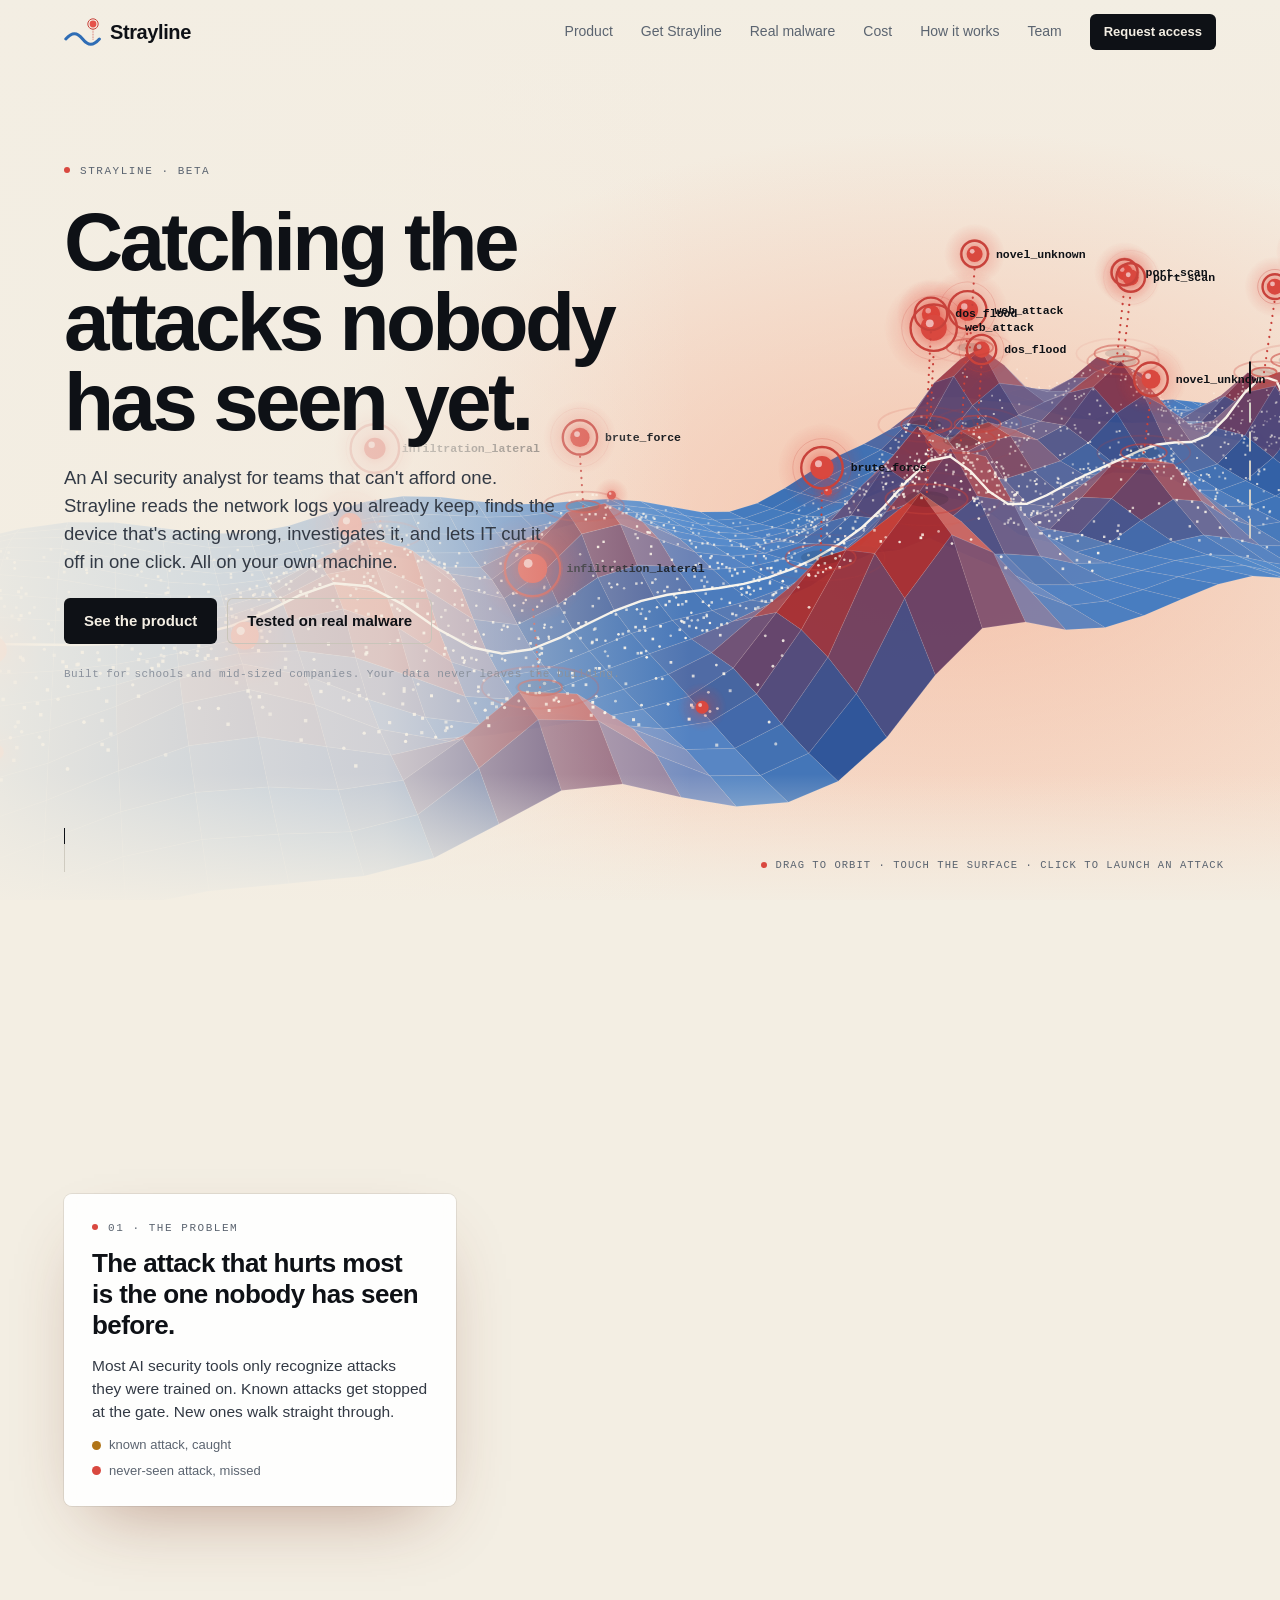
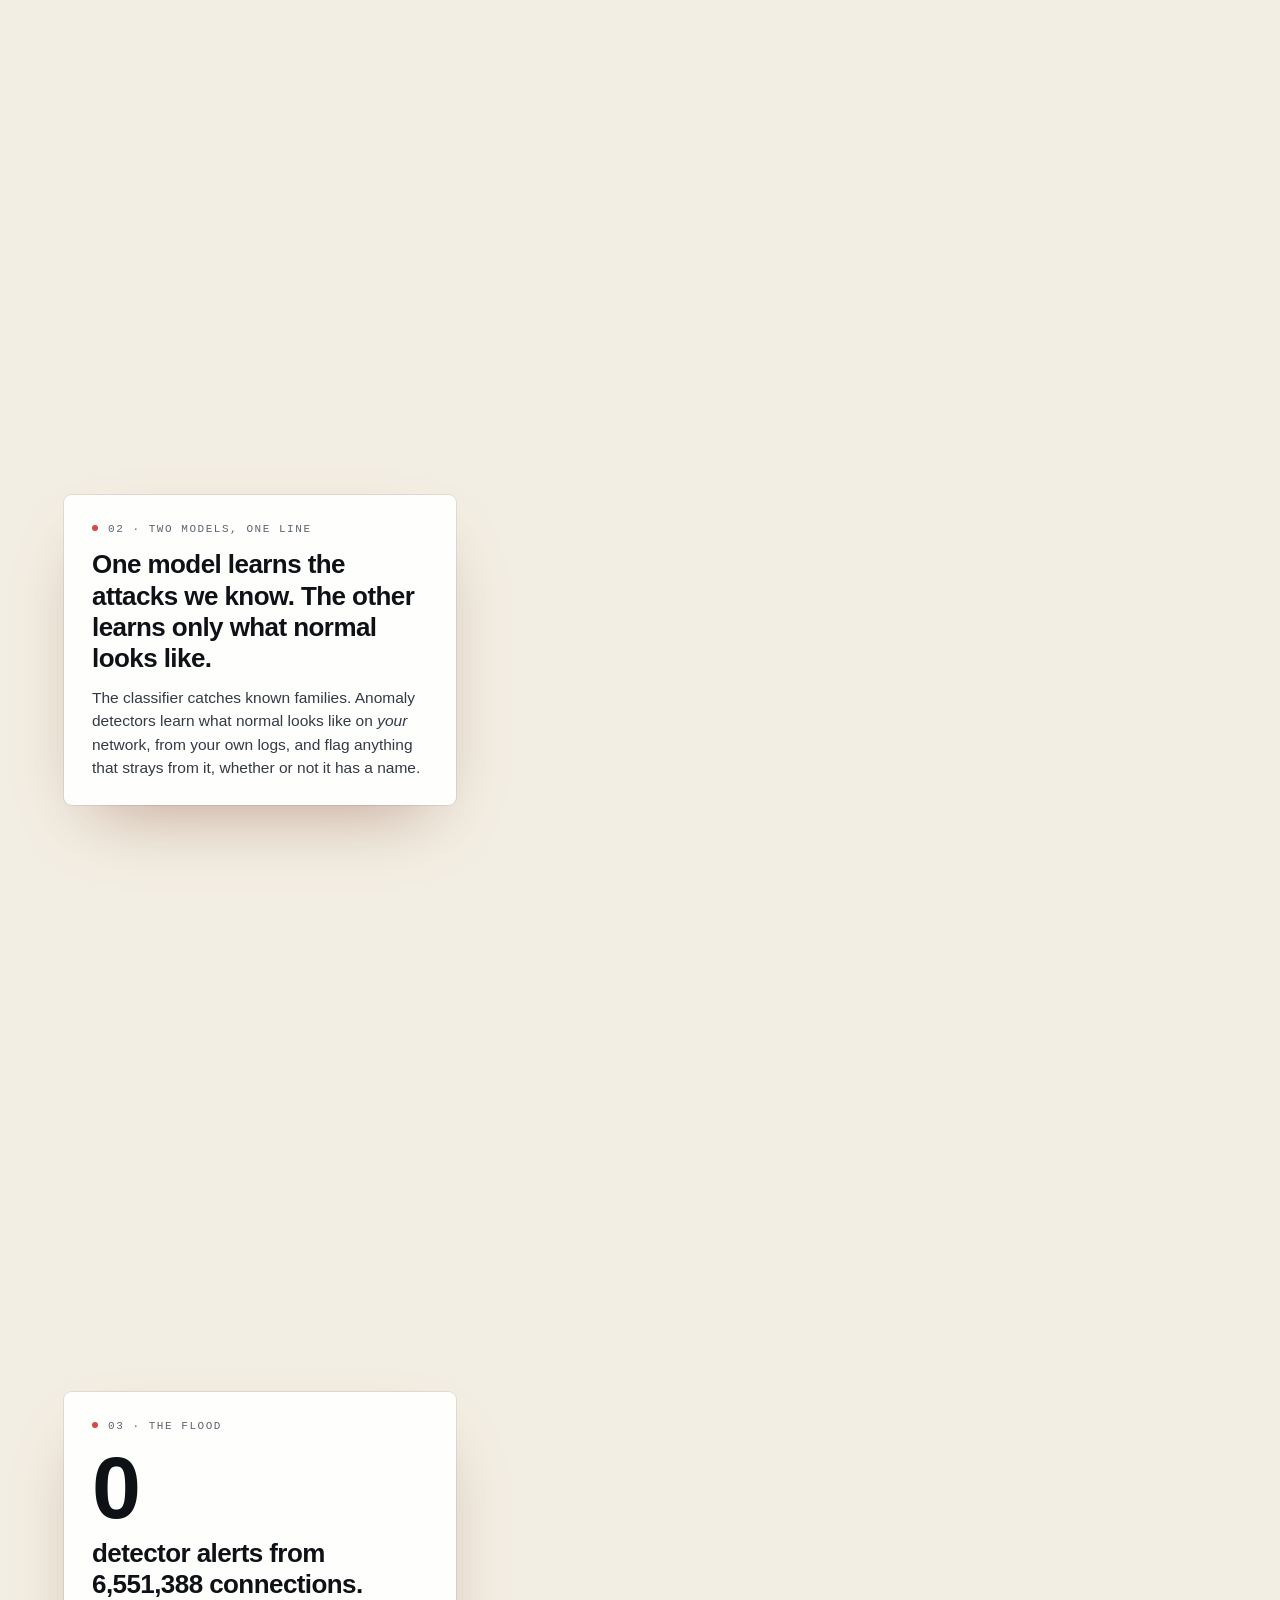
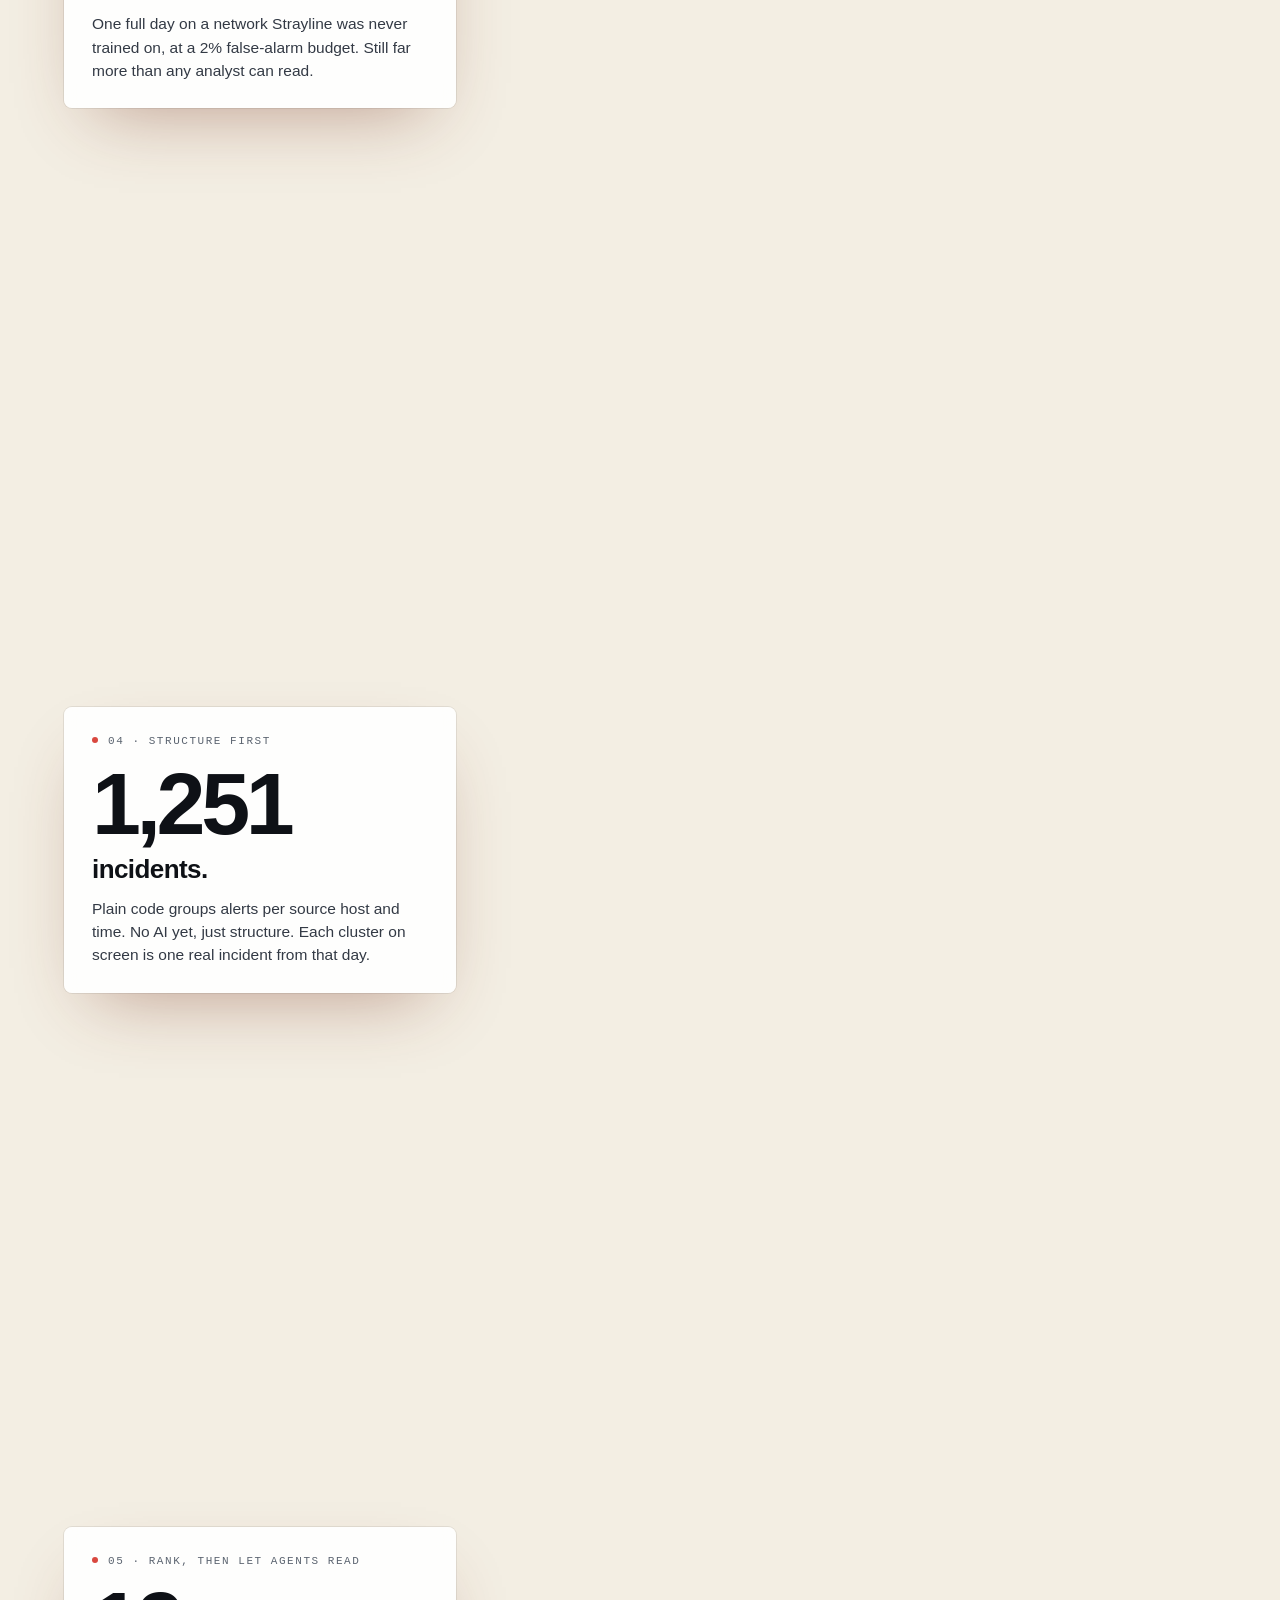
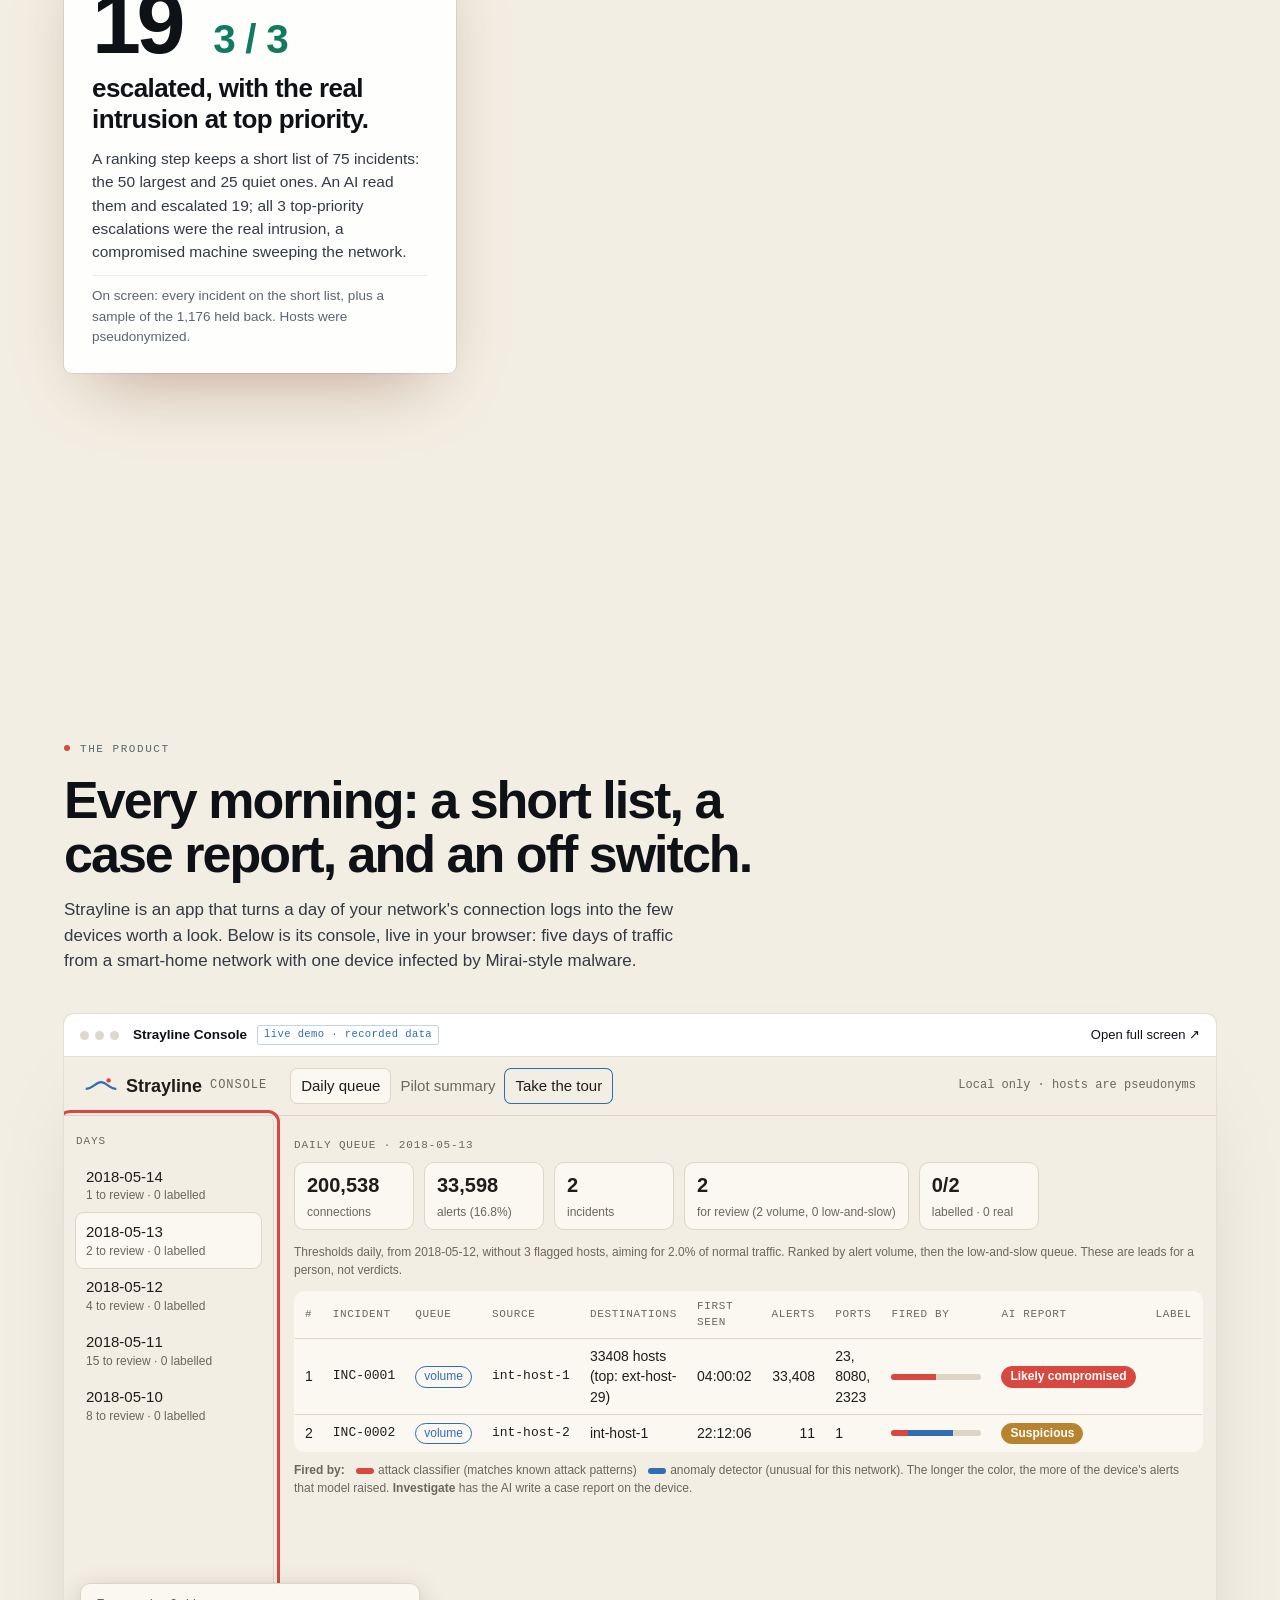
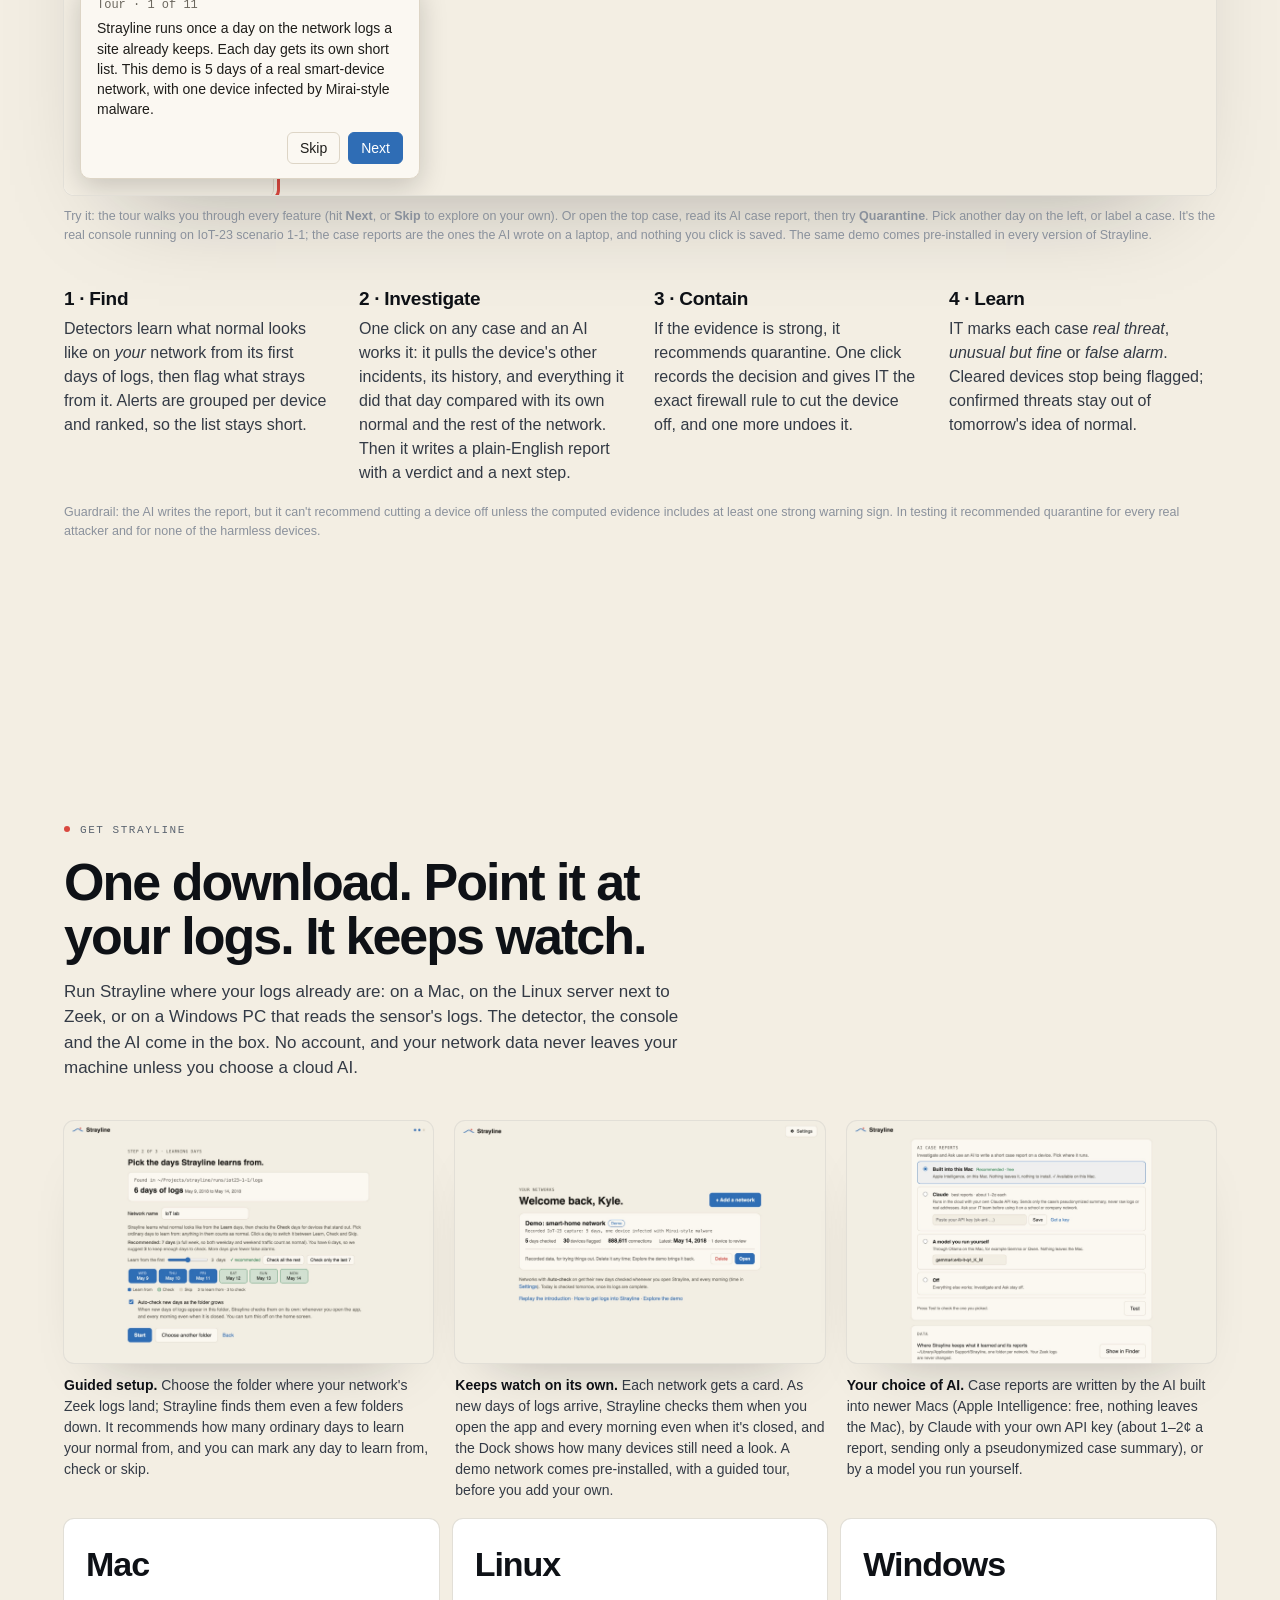
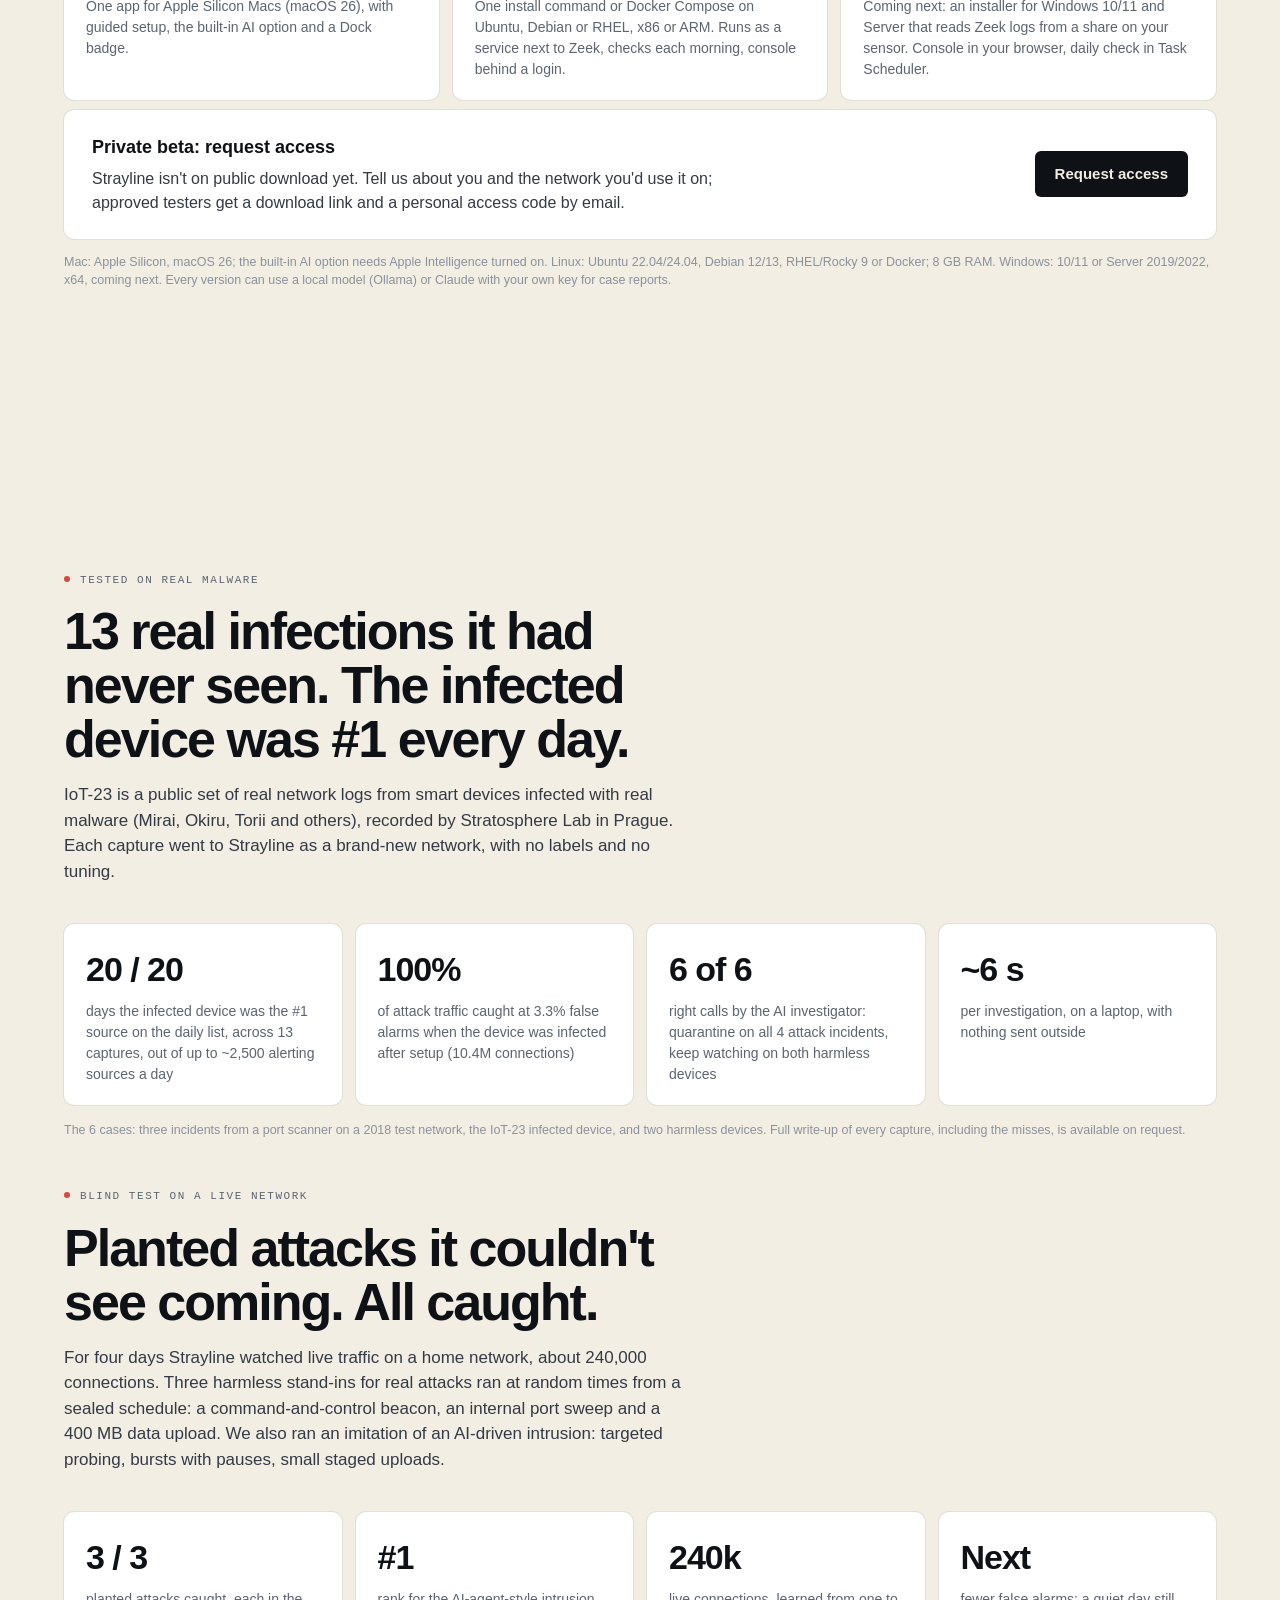
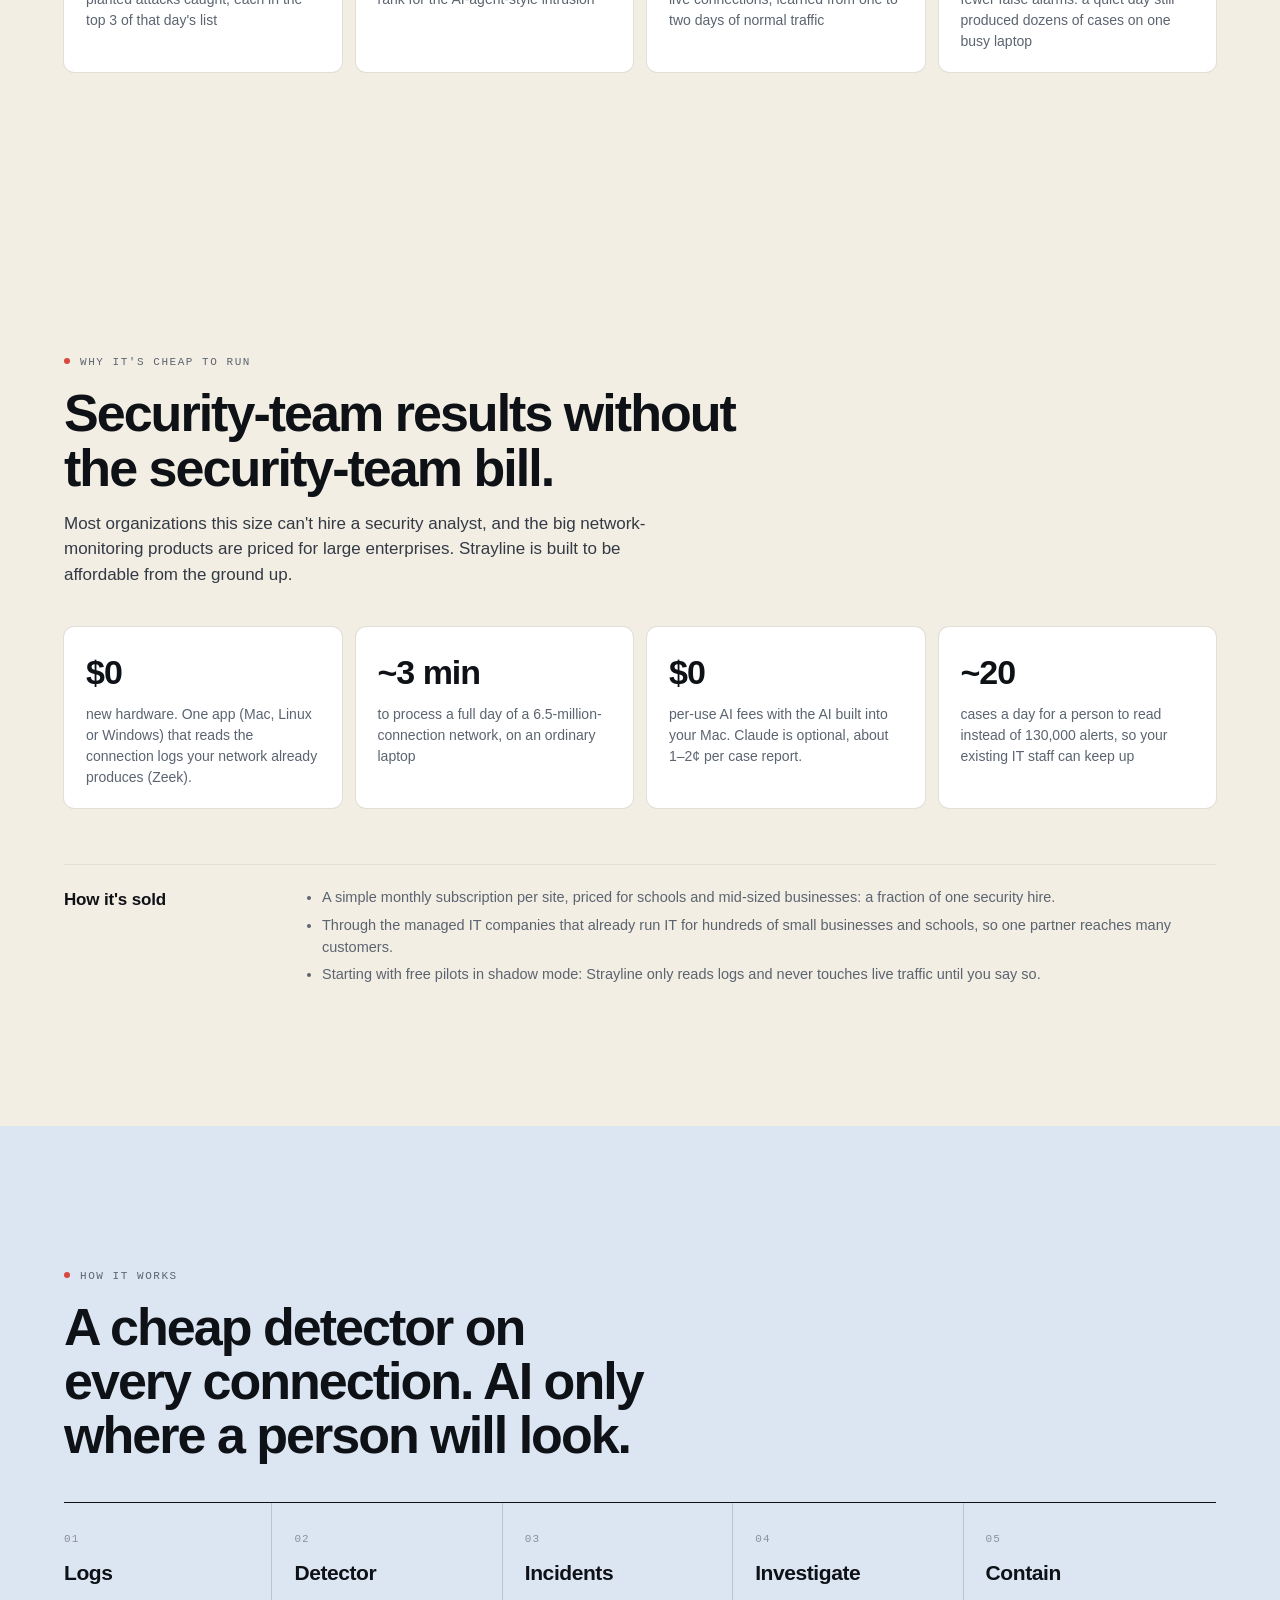
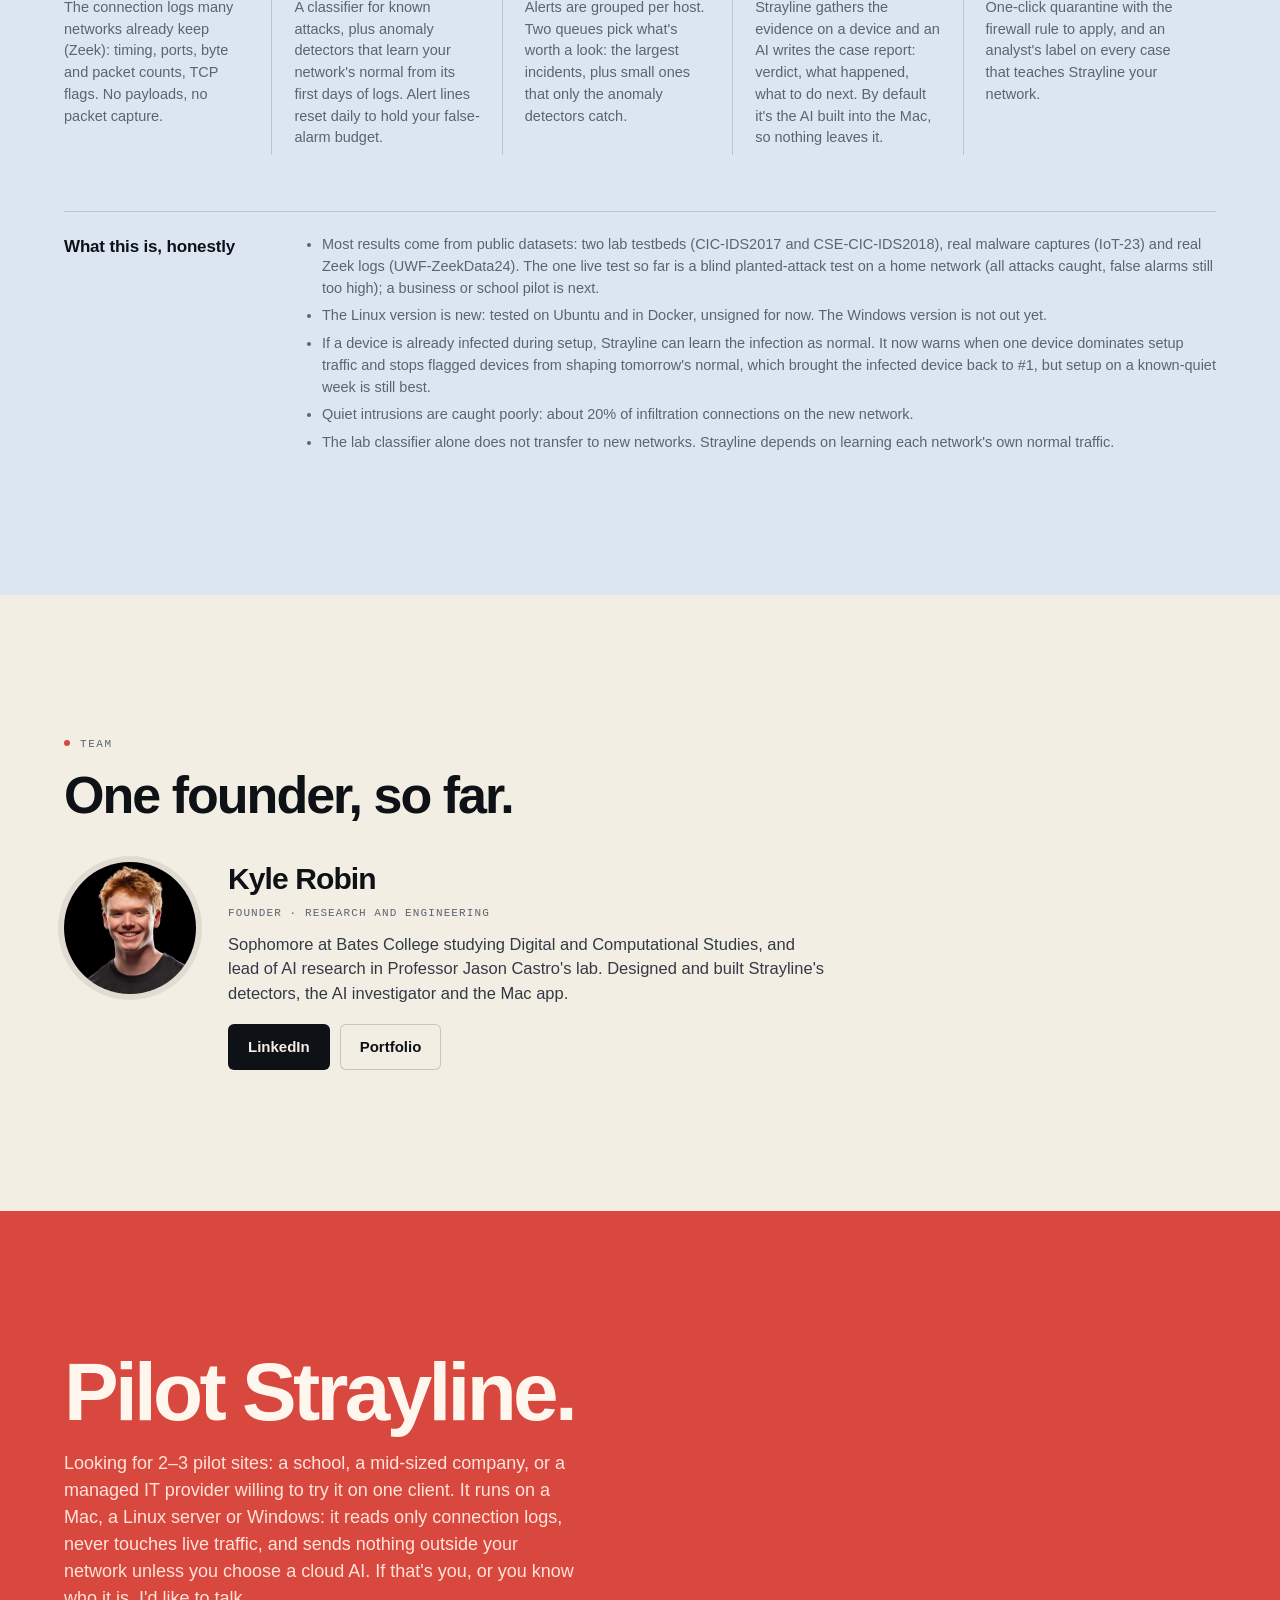
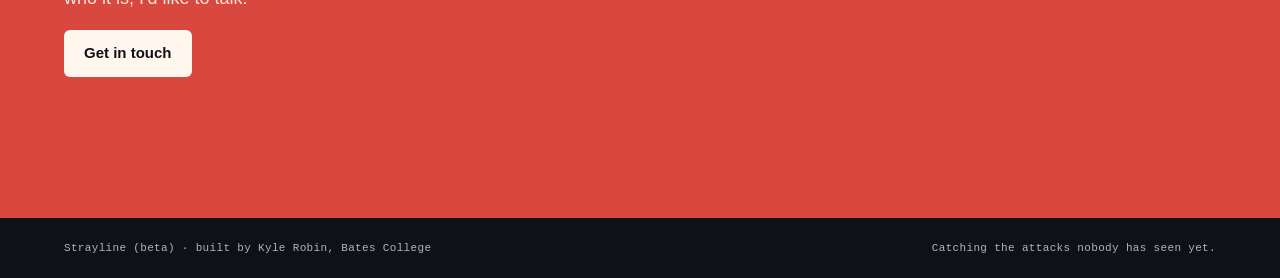
==== commit 8a4c2380: "Update site" ====
--- a/index.html
+++ b/index.html
@@ -145,7 +145,7 @@
   <div class="avg platforms reveal">
     <div><b>Mac</b><span>One app for Apple Silicon Macs (macOS 26), with guided setup, the built-in AI option and a Dock badge.</span></div>
     <div><b>Linux</b><span>One install command or Docker Compose on Ubuntu, Debian or RHEL, x86 or ARM. Runs as a service next to Zeek, checks each morning, console behind a login.</span></div>
-    <div><b>Windows</b><span>An installer for Windows 10/11 and Server that reads Zeek logs from a share on your sensor. Console in your browser, daily check in Task Scheduler.</span></div>
+    <div><b>Windows</b><span>Coming next: an installer for Windows 10/11 and Server that reads Zeek logs from a share on your sensor. Console in your browser, daily check in Task Scheduler.</span></div>
   </div>
   <div class="access reveal" id="access">
     <div>
@@ -154,7 +154,7 @@
     </div>
     <a class="btn" href="https://docs.google.com/forms/d/e/1FAIpQLSerDkXrrBnWQSikuMld7OXW2HN_gZHTS8qkyjh9gA5aHUESHg/viewform" target="_blank" rel="noopener">Request access</a>
   </div>
-  <p class="fine">Mac: Apple Silicon, macOS 26; the built-in AI option needs Apple Intelligence turned on. Linux: Ubuntu 22.04/24.04, Debian 12/13, RHEL/Rocky 9 or Docker; 8 GB RAM. Windows: 10/11 or Server 2019/2022, x64; the Windows version is the newest and least tested. Every version can use a local model (Ollama) or Claude with your own key for case reports.</p>
+  <p class="fine">Mac: Apple Silicon, macOS 26; the built-in AI option needs Apple Intelligence turned on. Linux: Ubuntu 22.04/24.04, Debian 12/13, RHEL/Rocky 9 or Docker; 8 GB RAM. Windows: 10/11 or Server 2019/2022, x64, coming next. Every version can use a local model (Ollama) or Claude with your own key for case reports.</p>
 </section>
 
 <!-- ───────── Real malware ───────── -->
@@ -226,7 +226,7 @@
     <h3>What this is, honestly</h3>
     <ul>
       <li>Most results come from public datasets: two lab testbeds (CIC-IDS2017 and CSE-CIC-IDS2018), real malware captures (IoT-23) and real Zeek logs (UWF-ZeekData24). The one live test so far is a blind planted-attack test on a home network (all attacks caught, false alarms still too high); a business or school pilot is next.</li>
-      <li>The Linux and Windows versions are new: Linux is tested on Ubuntu and in Docker, Windows not yet on a clean machine. Both are unsigned for now, so the first install shows a warning.</li>
+      <li>The Linux version is new: tested on Ubuntu and in Docker, unsigned for now. The Windows version is not out yet.</li>
       <li>If a device is already infected during setup, Strayline can learn the infection as normal. It now warns when one device dominates setup traffic and stops flagged devices from shaping tomorrow's normal, which brought the infected device back to #1, but setup on a known-quiet week is still best.</li>
       <li>Quiet intrusions are caught poorly: about 20% of infiltration connections on the new network.</li>
       <li>The lab classifier alone does not transfer to new networks. Strayline depends on learning each network's own normal traffic.</li>
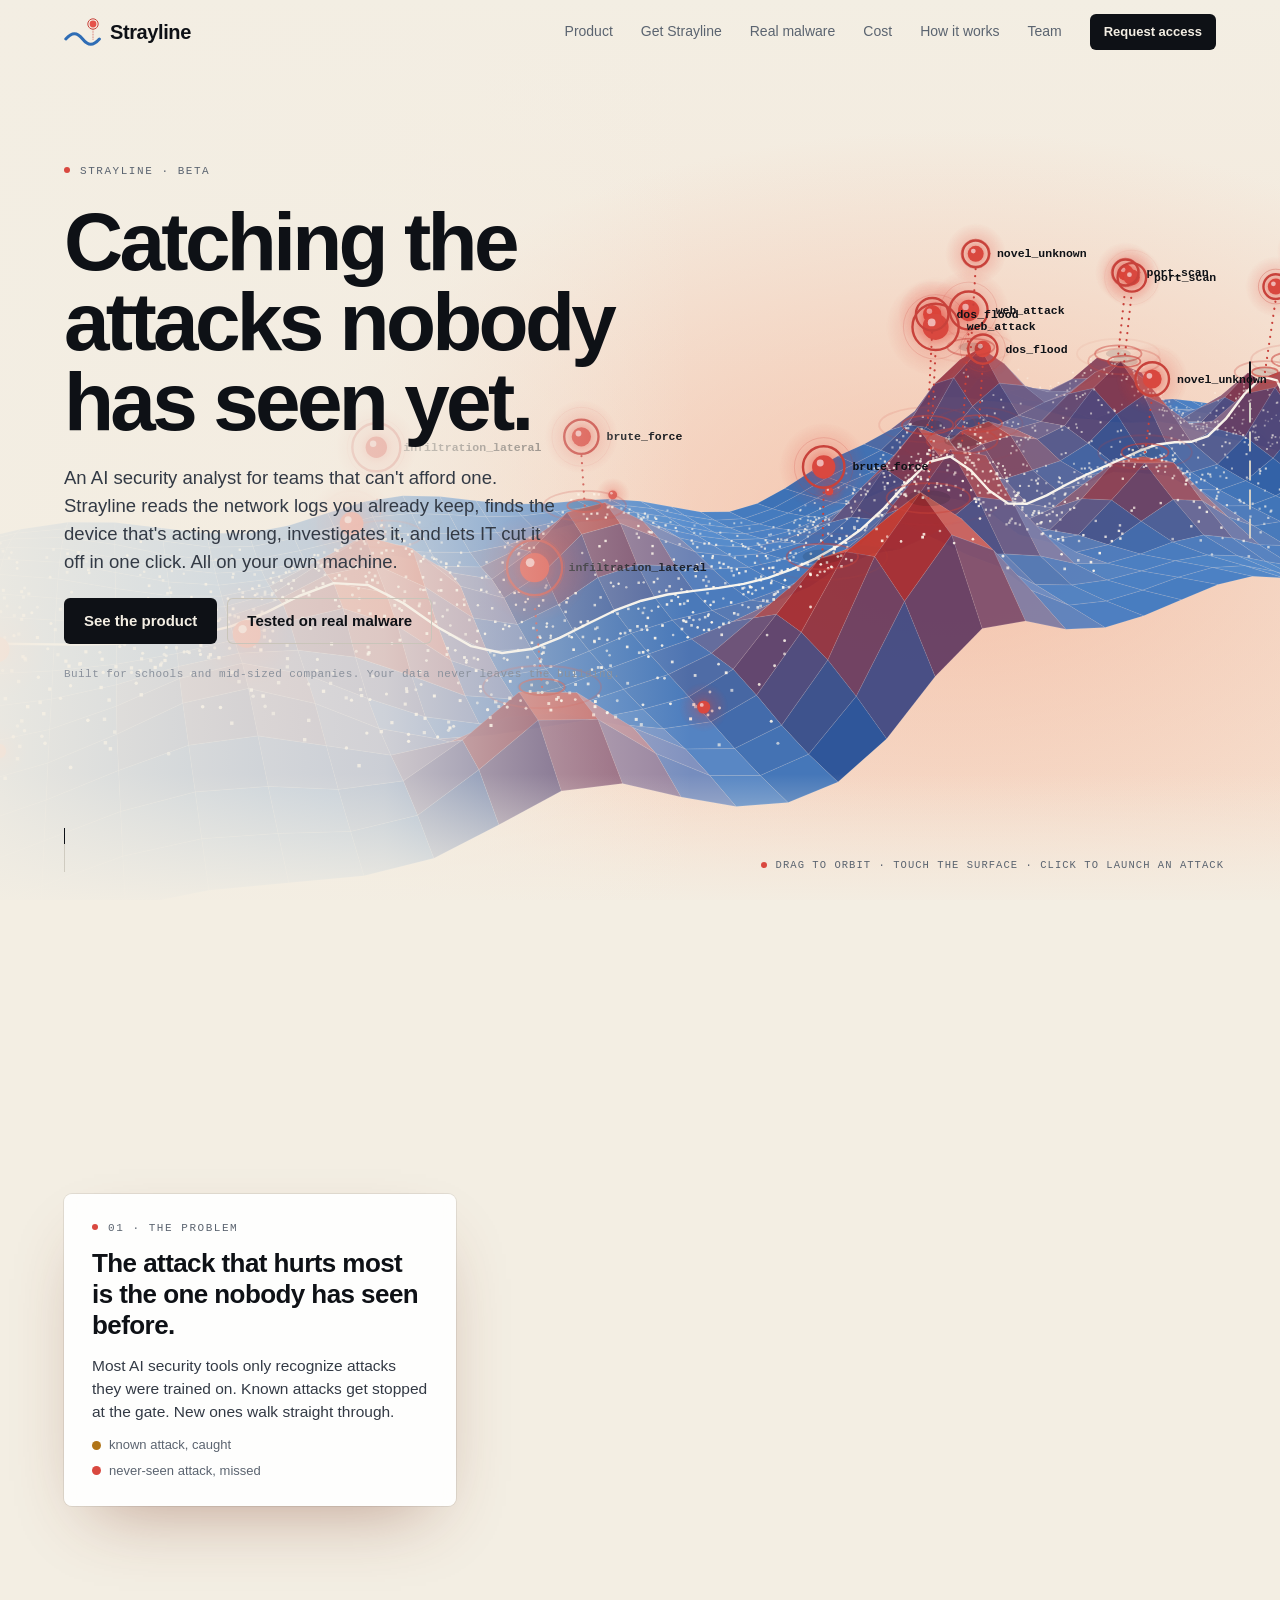
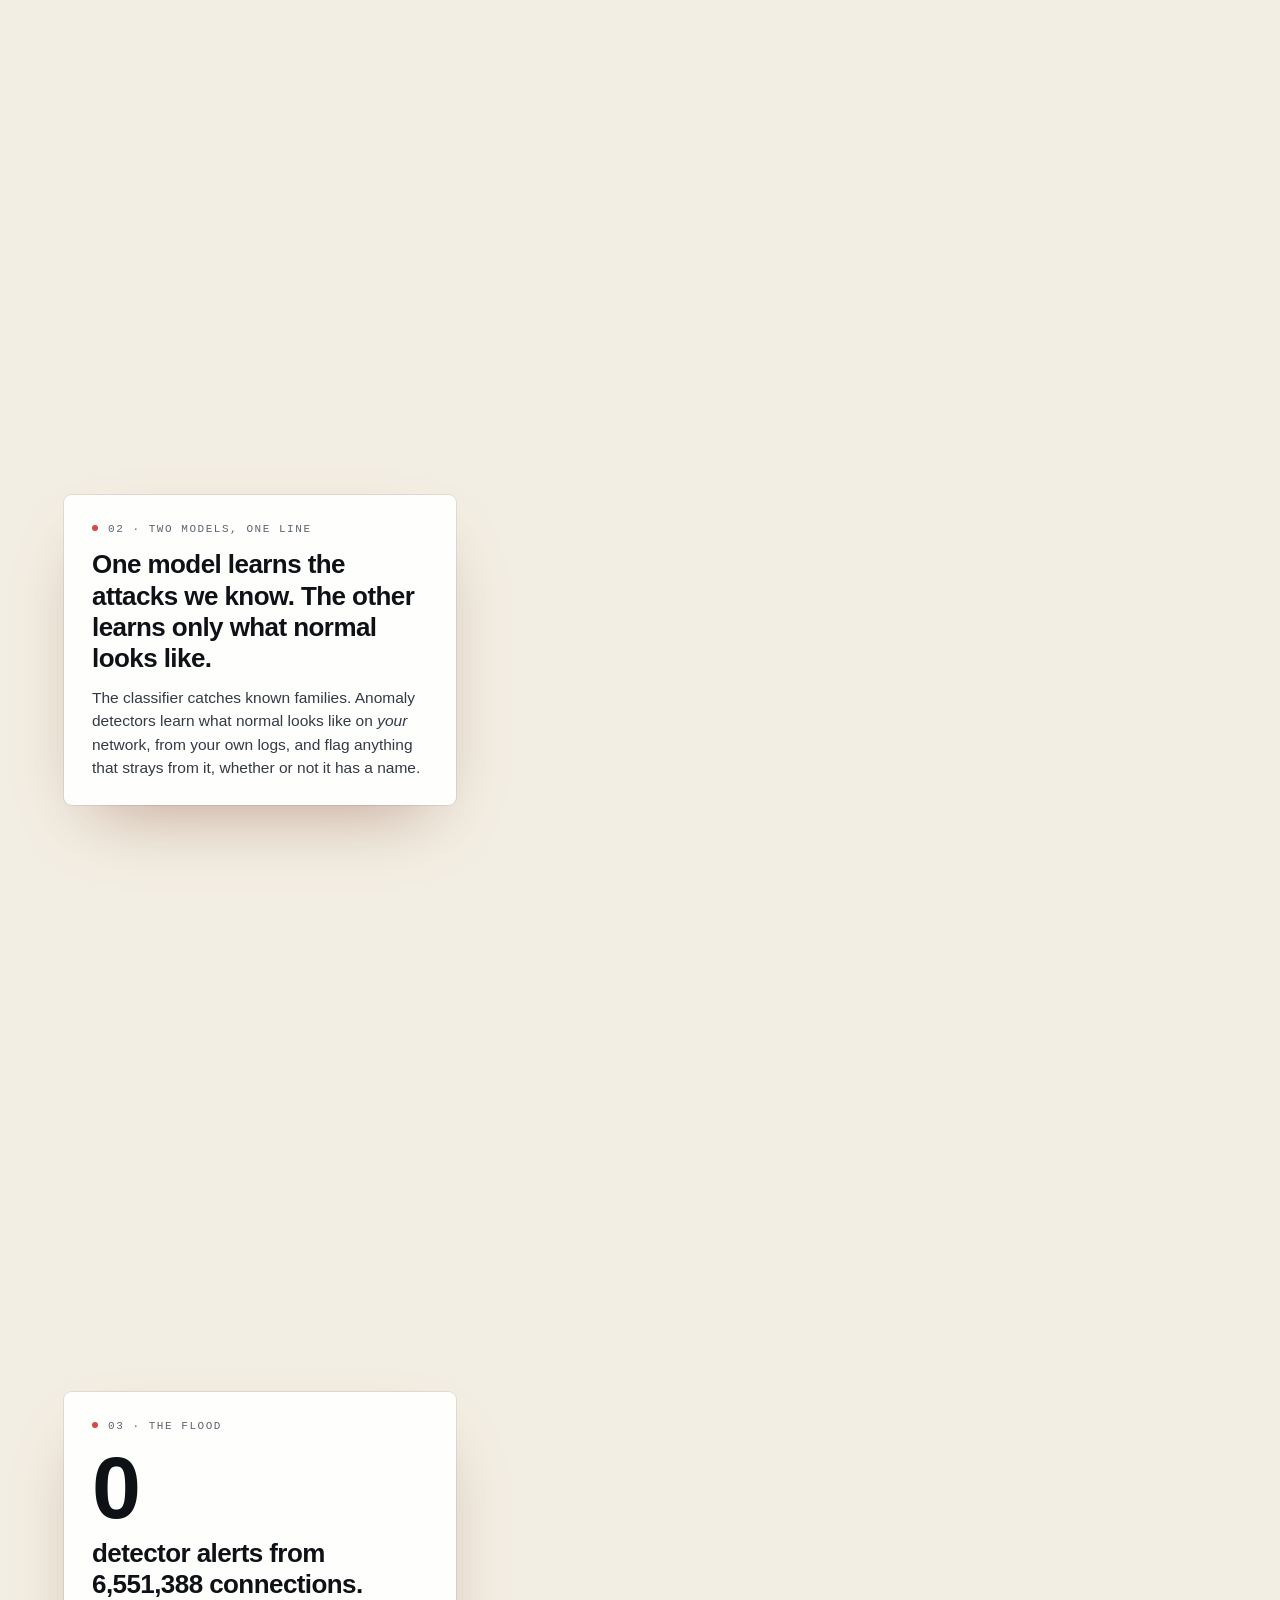
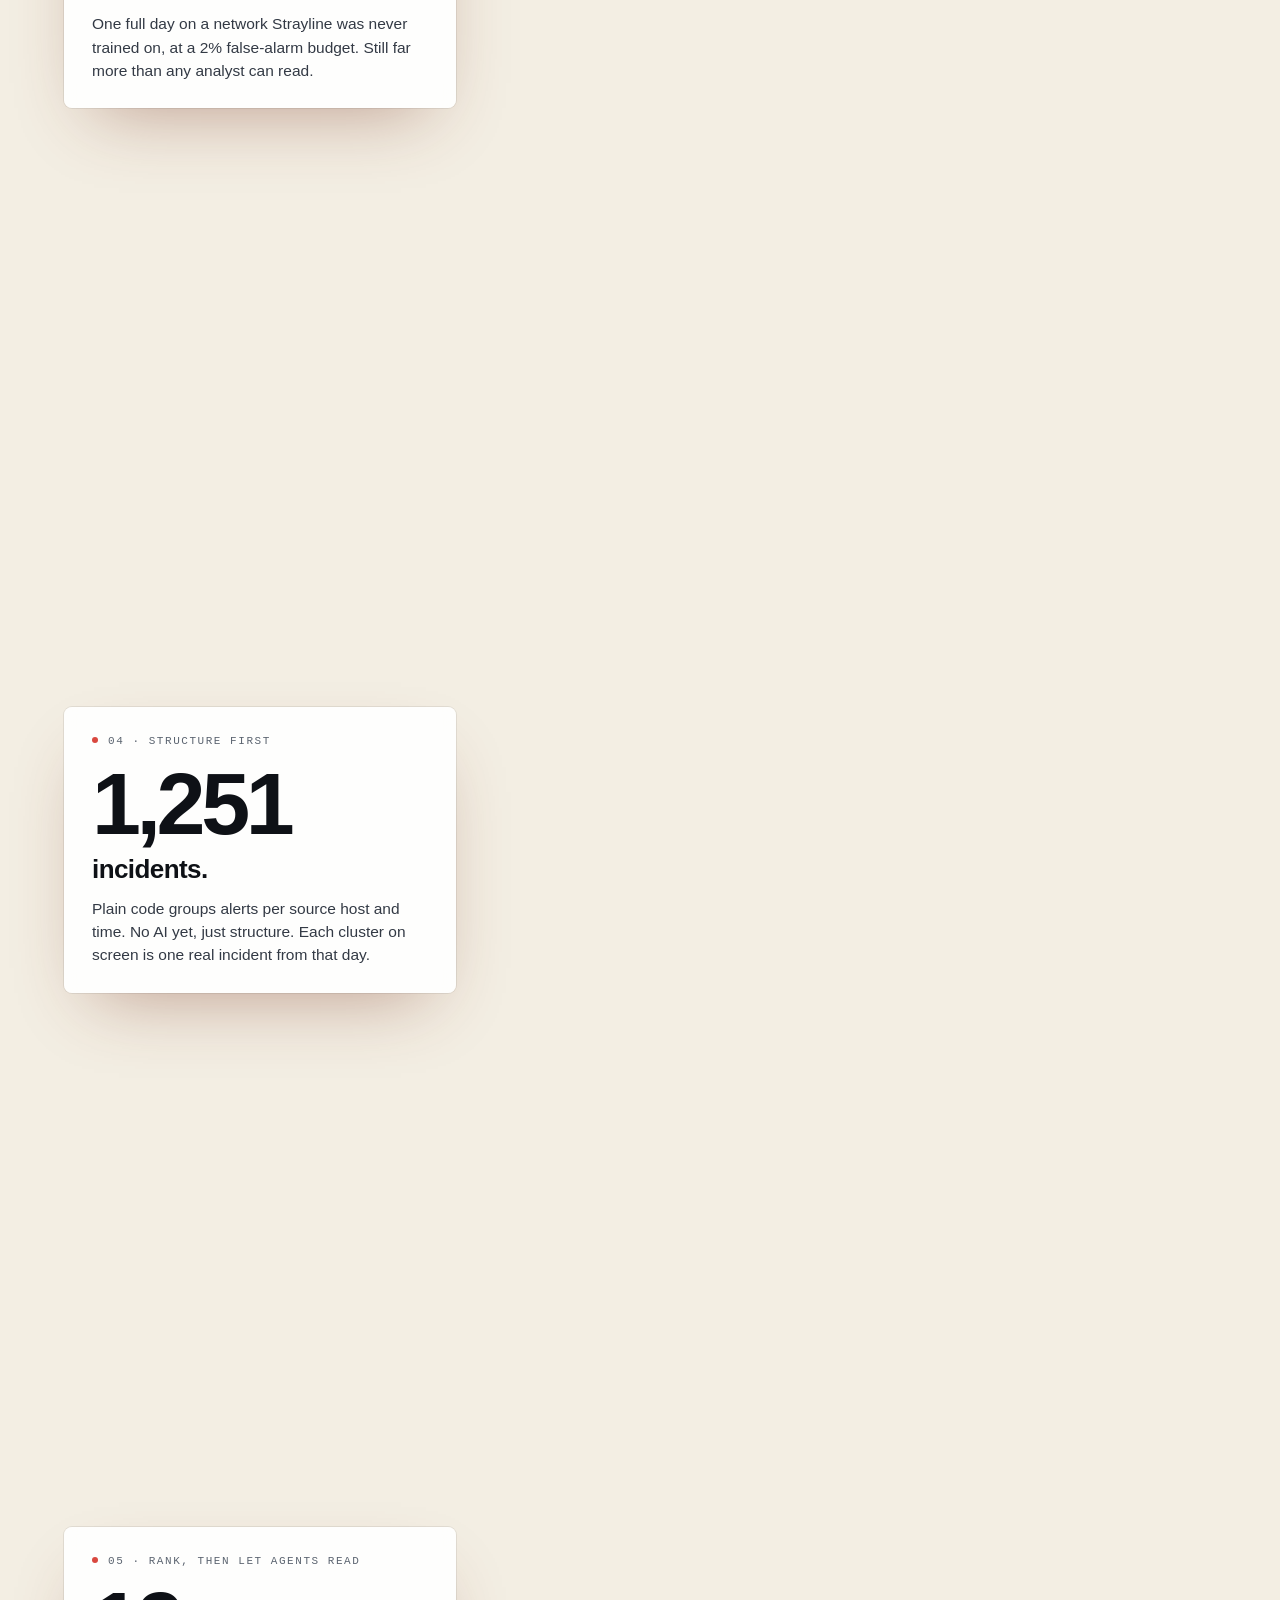
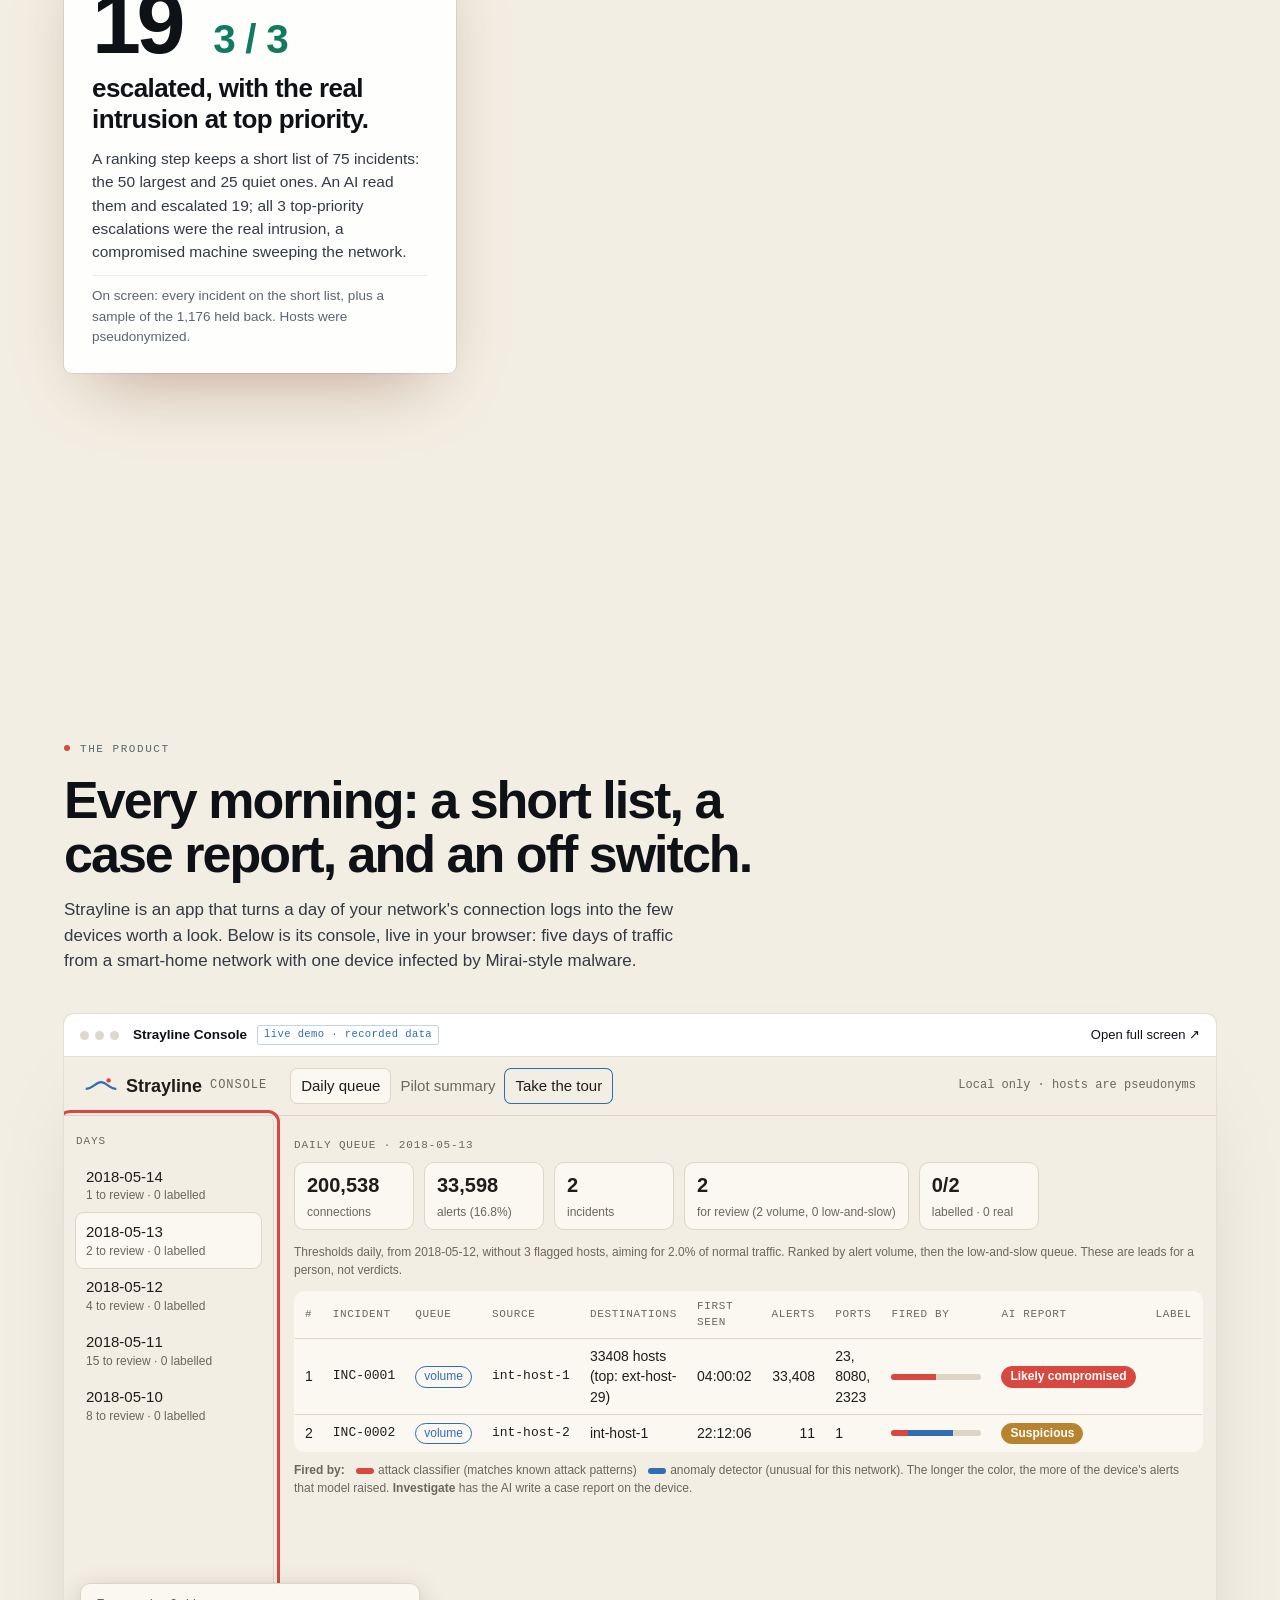
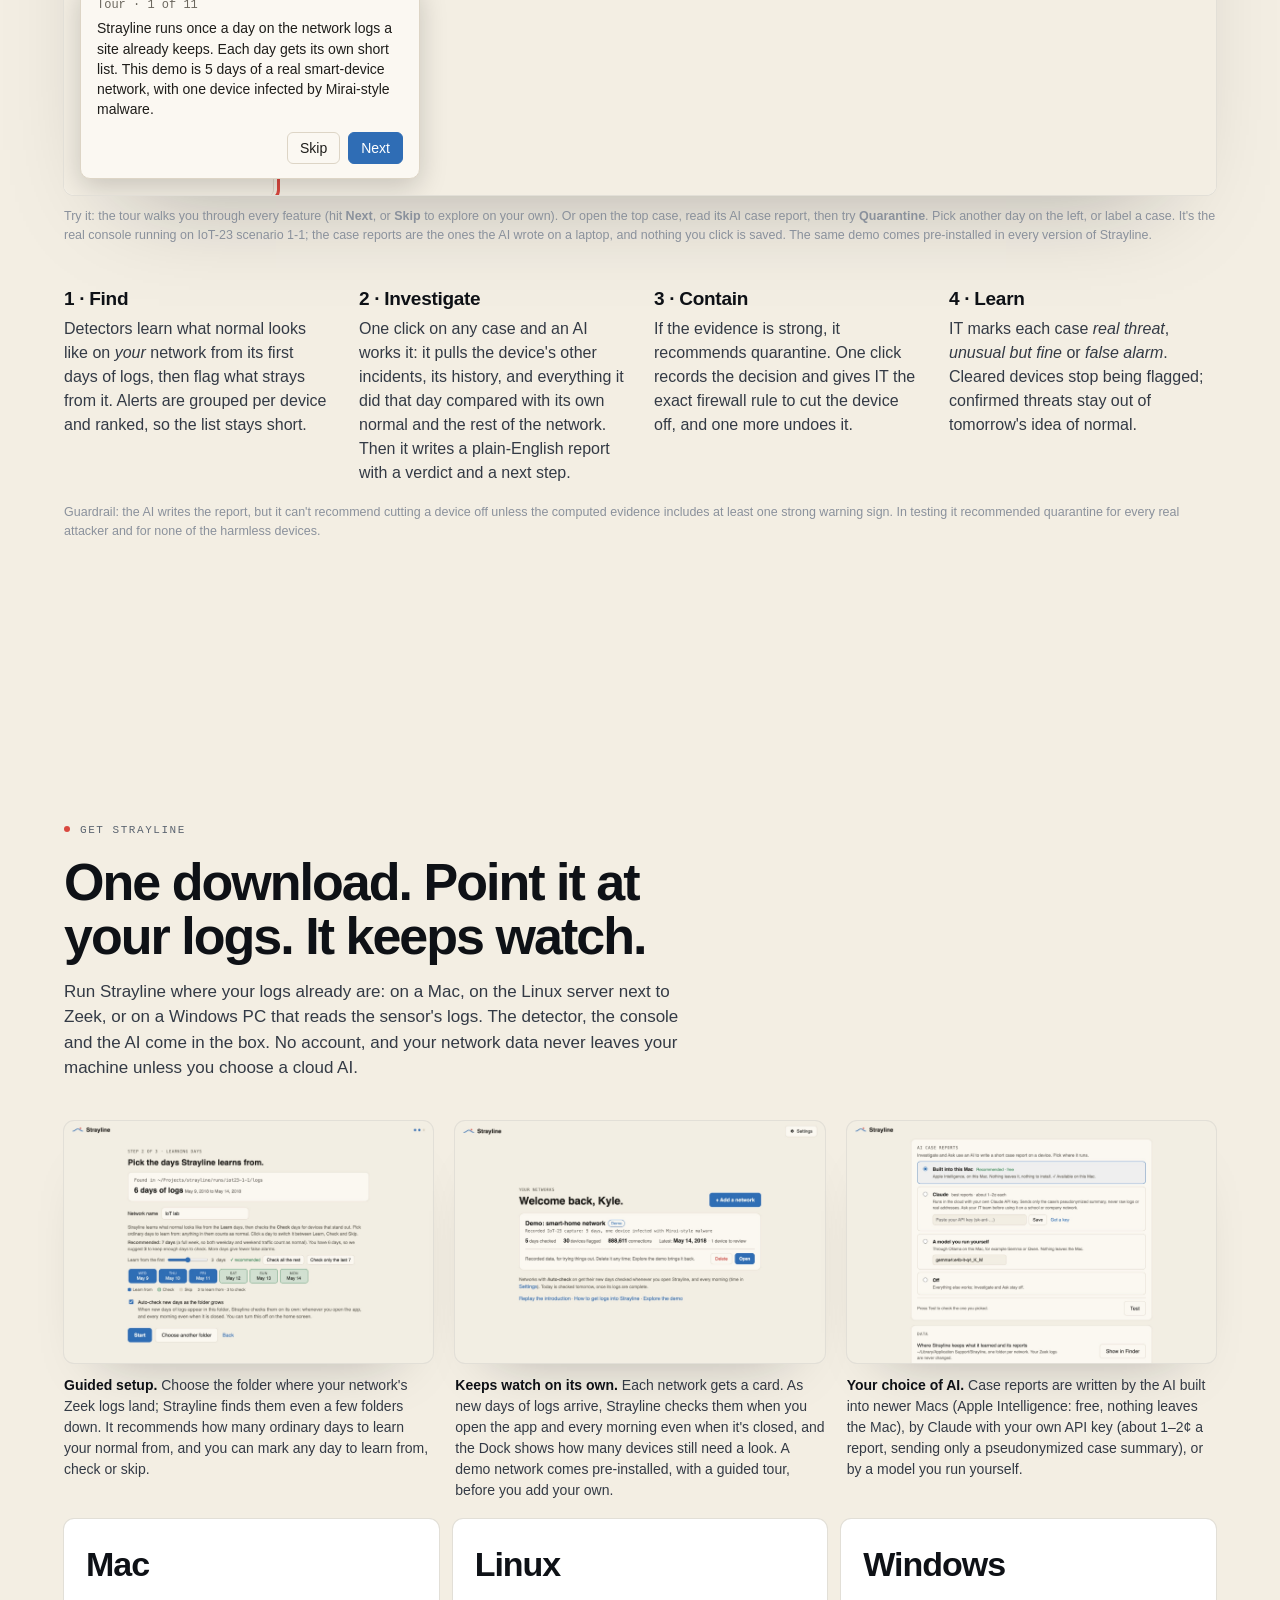
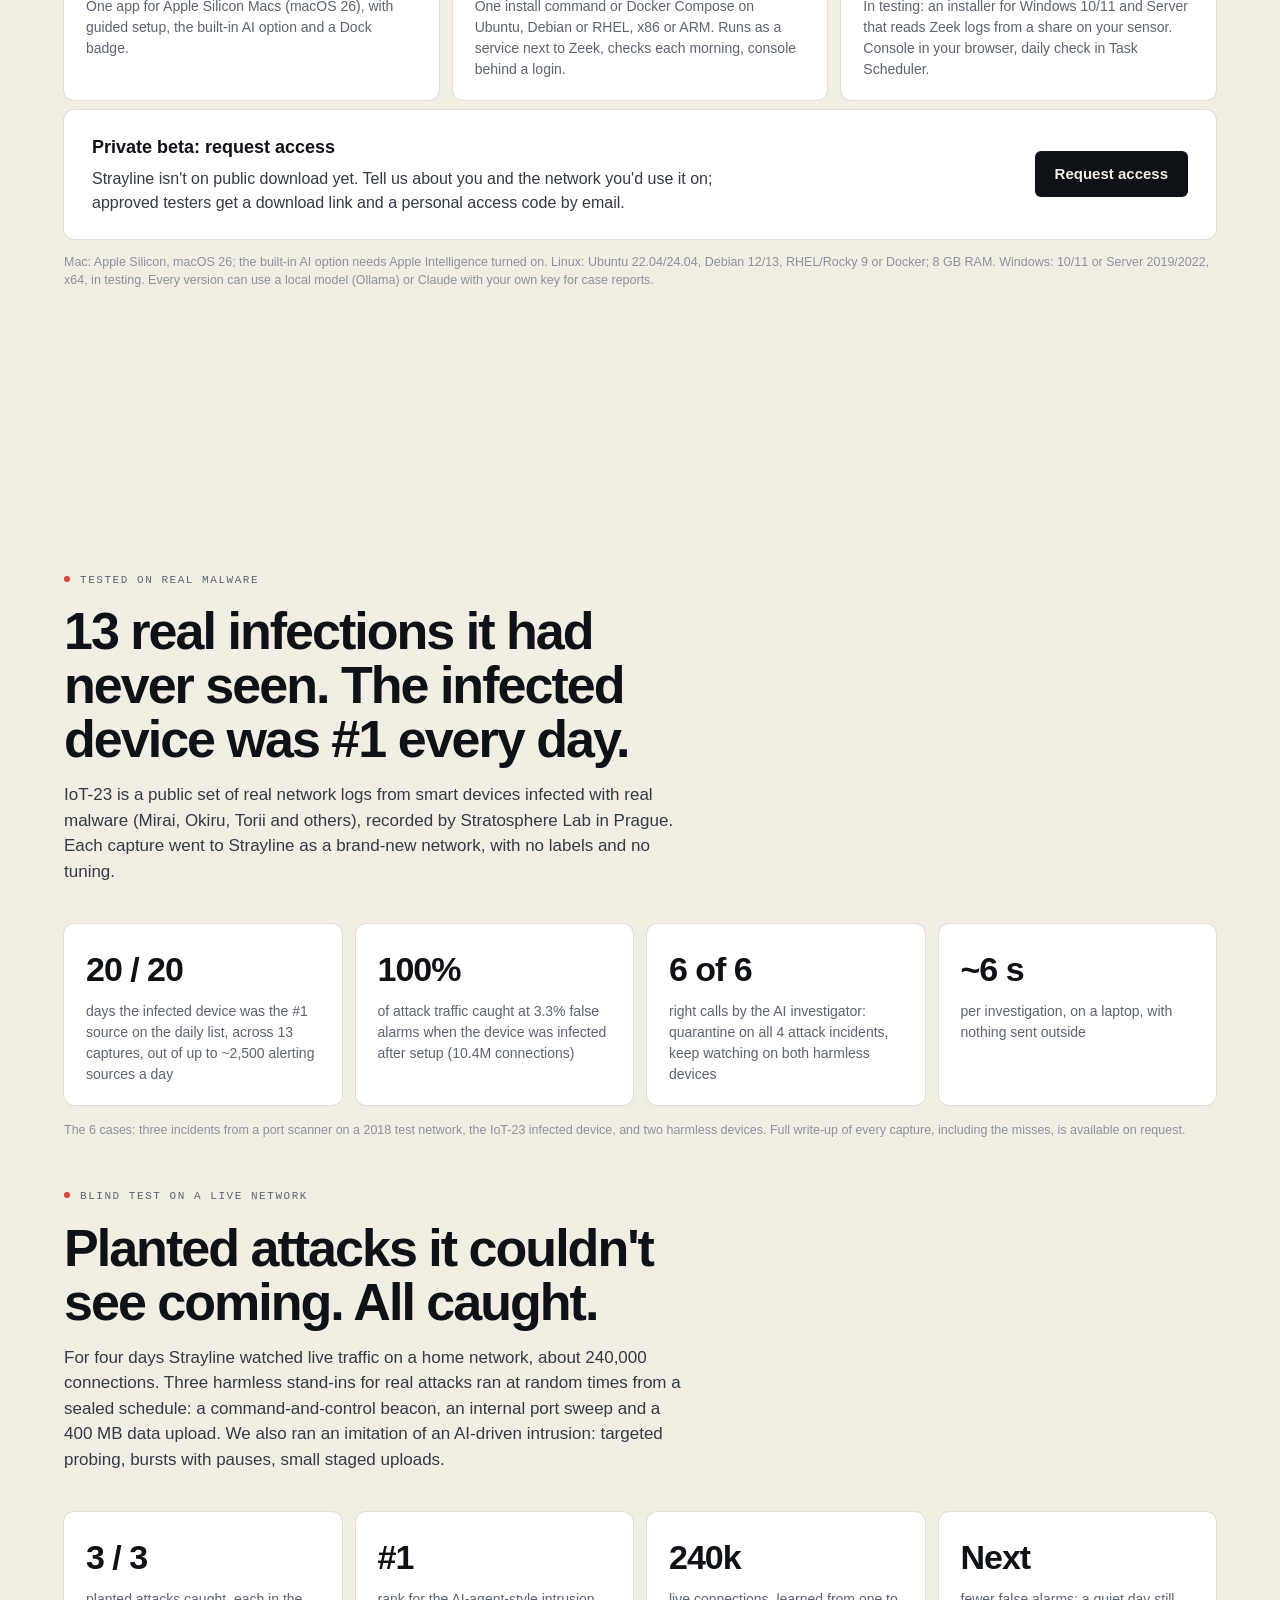
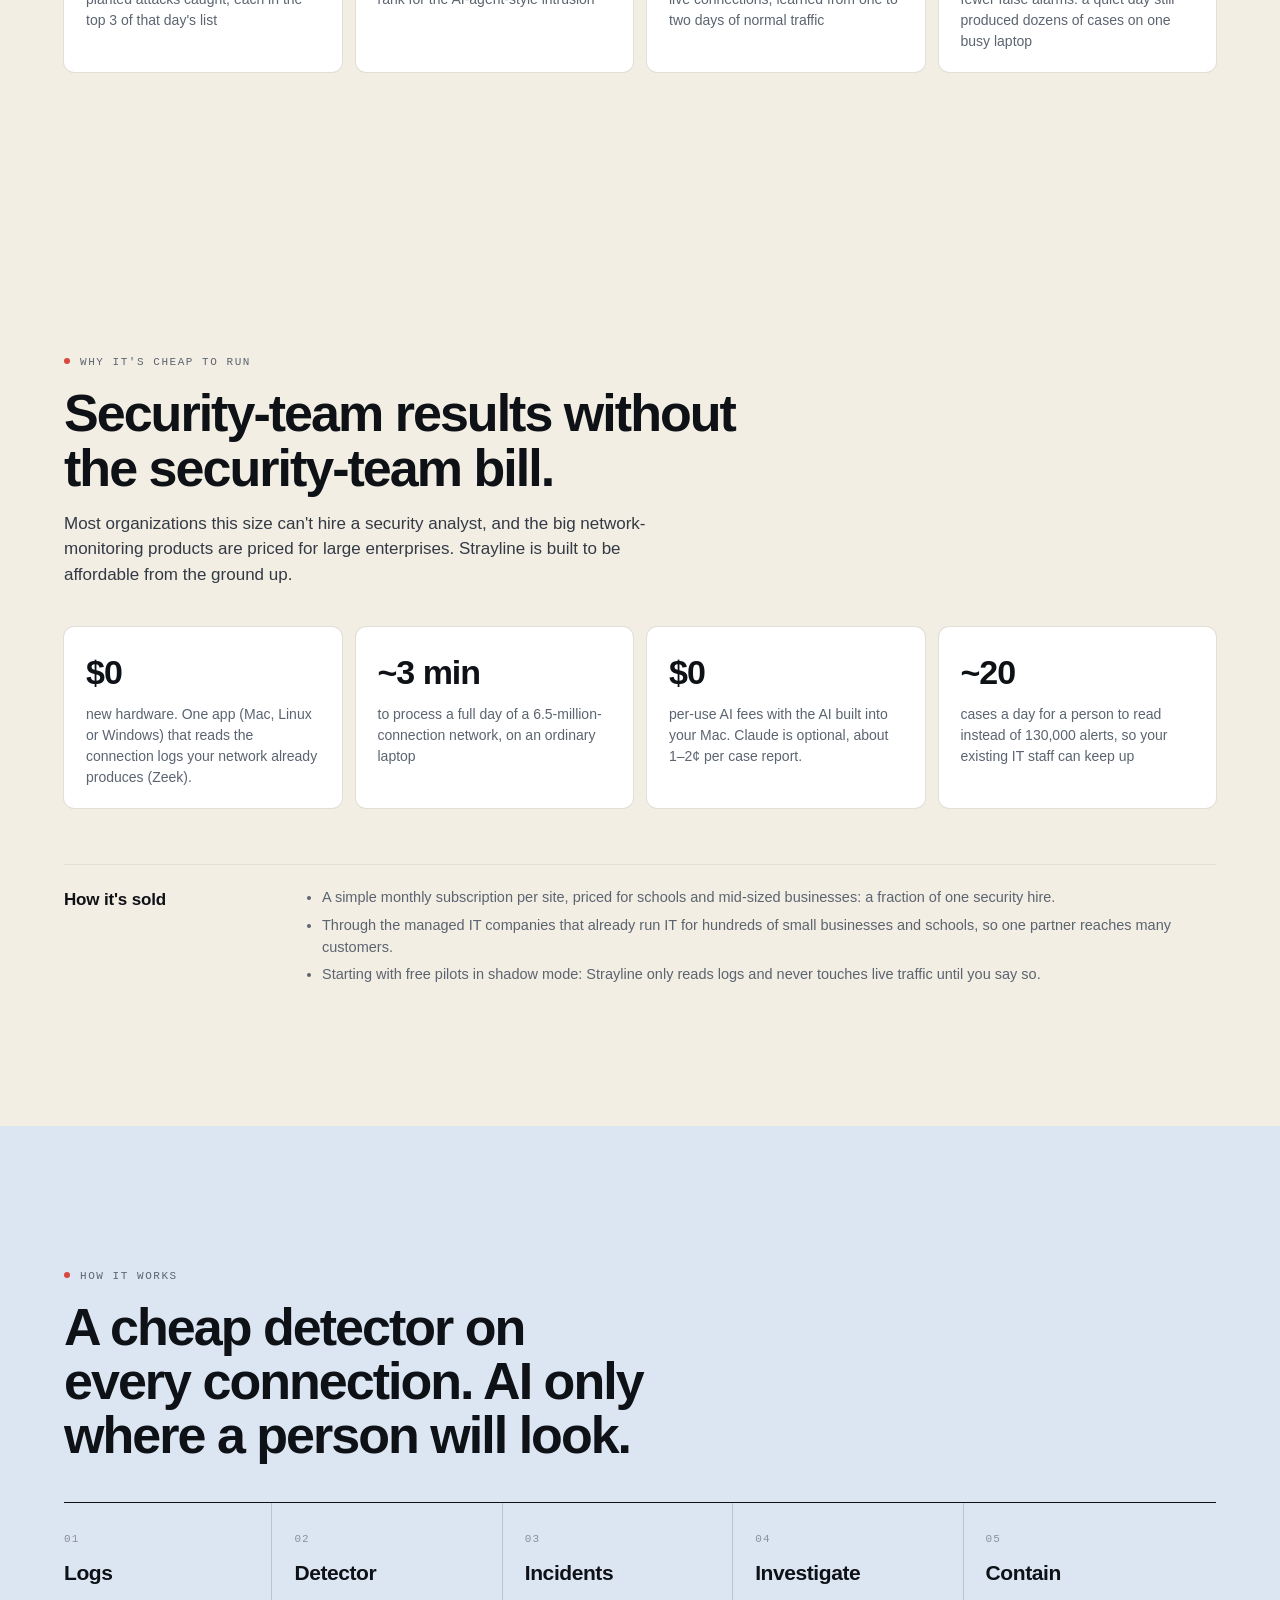
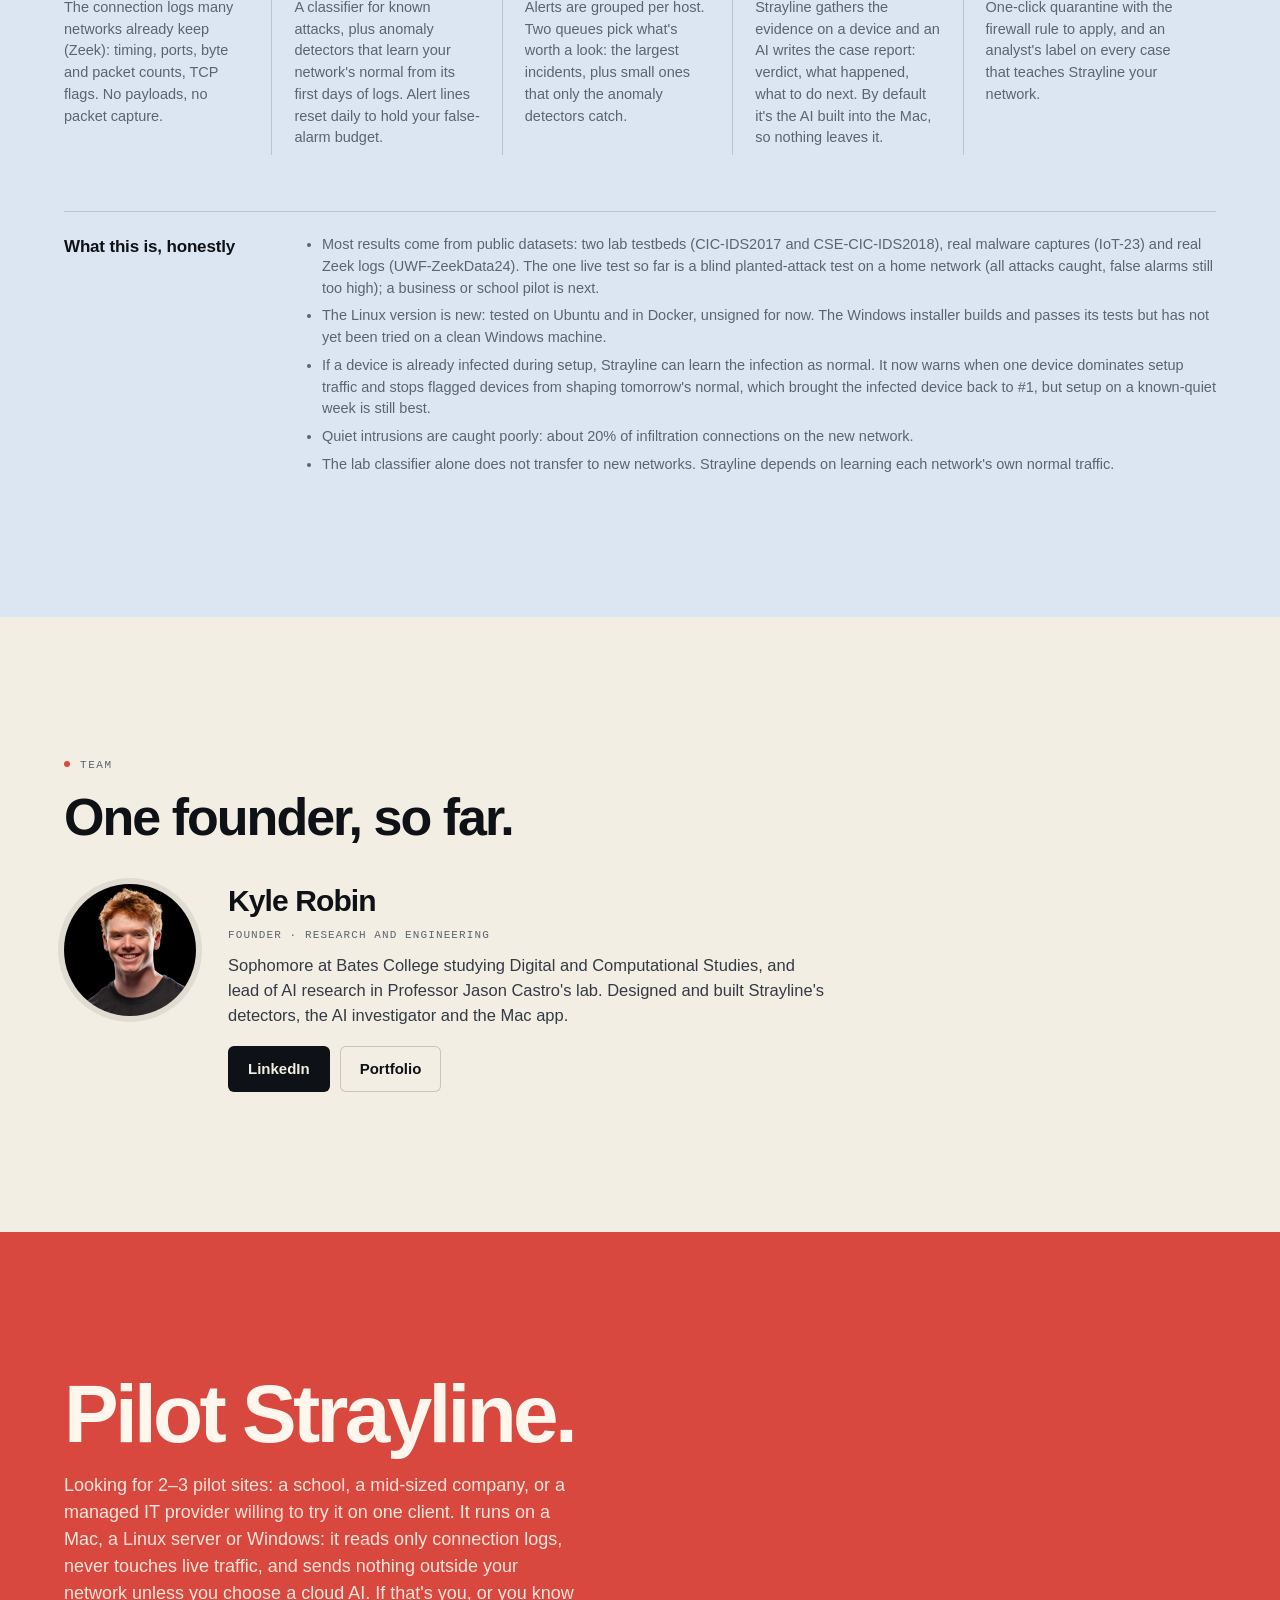
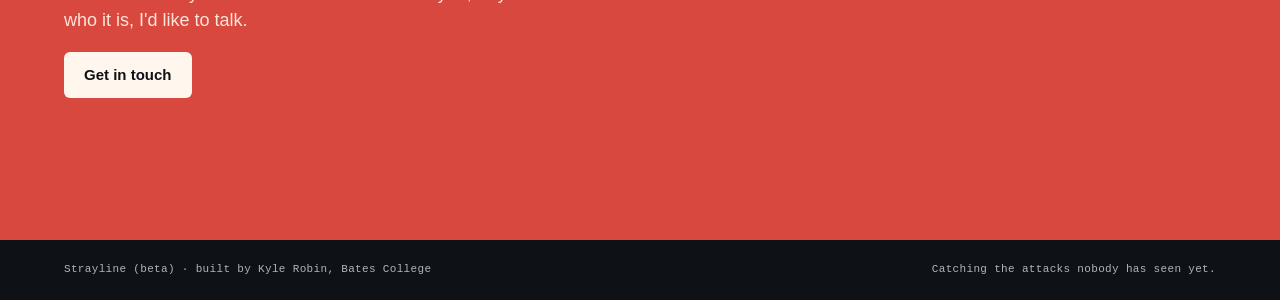
==== commit 90d3f7d2: "Update site" ====
--- a/index.html
+++ b/index.html
@@ -145,7 +145,7 @@
   <div class="avg platforms reveal">
     <div><b>Mac</b><span>One app for Apple Silicon Macs (macOS 26), with guided setup, the built-in AI option and a Dock badge.</span></div>
     <div><b>Linux</b><span>One install command or Docker Compose on Ubuntu, Debian or RHEL, x86 or ARM. Runs as a service next to Zeek, checks each morning, console behind a login.</span></div>
-    <div><b>Windows</b><span>Coming next: an installer for Windows 10/11 and Server that reads Zeek logs from a share on your sensor. Console in your browser, daily check in Task Scheduler.</span></div>
+    <div><b>Windows</b><span>In testing: an installer for Windows 10/11 and Server that reads Zeek logs from a share on your sensor. Console in your browser, daily check in Task Scheduler.</span></div>
   </div>
   <div class="access reveal" id="access">
     <div>
@@ -154,7 +154,7 @@
     </div>
     <a class="btn" href="https://docs.google.com/forms/d/e/1FAIpQLSerDkXrrBnWQSikuMld7OXW2HN_gZHTS8qkyjh9gA5aHUESHg/viewform" target="_blank" rel="noopener">Request access</a>
   </div>
-  <p class="fine">Mac: Apple Silicon, macOS 26; the built-in AI option needs Apple Intelligence turned on. Linux: Ubuntu 22.04/24.04, Debian 12/13, RHEL/Rocky 9 or Docker; 8 GB RAM. Windows: 10/11 or Server 2019/2022, x64, coming next. Every version can use a local model (Ollama) or Claude with your own key for case reports.</p>
+  <p class="fine">Mac: Apple Silicon, macOS 26; the built-in AI option needs Apple Intelligence turned on. Linux: Ubuntu 22.04/24.04, Debian 12/13, RHEL/Rocky 9 or Docker; 8 GB RAM. Windows: 10/11 or Server 2019/2022, x64, in testing. Every version can use a local model (Ollama) or Claude with your own key for case reports.</p>
 </section>
 
 <!-- ───────── Real malware ───────── -->
@@ -226,7 +226,7 @@
     <h3>What this is, honestly</h3>
     <ul>
       <li>Most results come from public datasets: two lab testbeds (CIC-IDS2017 and CSE-CIC-IDS2018), real malware captures (IoT-23) and real Zeek logs (UWF-ZeekData24). The one live test so far is a blind planted-attack test on a home network (all attacks caught, false alarms still too high); a business or school pilot is next.</li>
-      <li>The Linux version is new: tested on Ubuntu and in Docker, unsigned for now. The Windows version is not out yet.</li>
+      <li>The Linux version is new: tested on Ubuntu and in Docker, unsigned for now. The Windows installer builds and passes its tests but has not yet been tried on a clean Windows machine.</li>
       <li>If a device is already infected during setup, Strayline can learn the infection as normal. It now warns when one device dominates setup traffic and stops flagged devices from shaping tomorrow's normal, which brought the infected device back to #1, but setup on a known-quiet week is still best.</li>
       <li>Quiet intrusions are caught poorly: about 20% of infiltration connections on the new network.</li>
       <li>The lab classifier alone does not transfer to new networks. Strayline depends on learning each network's own normal traffic.</li>
